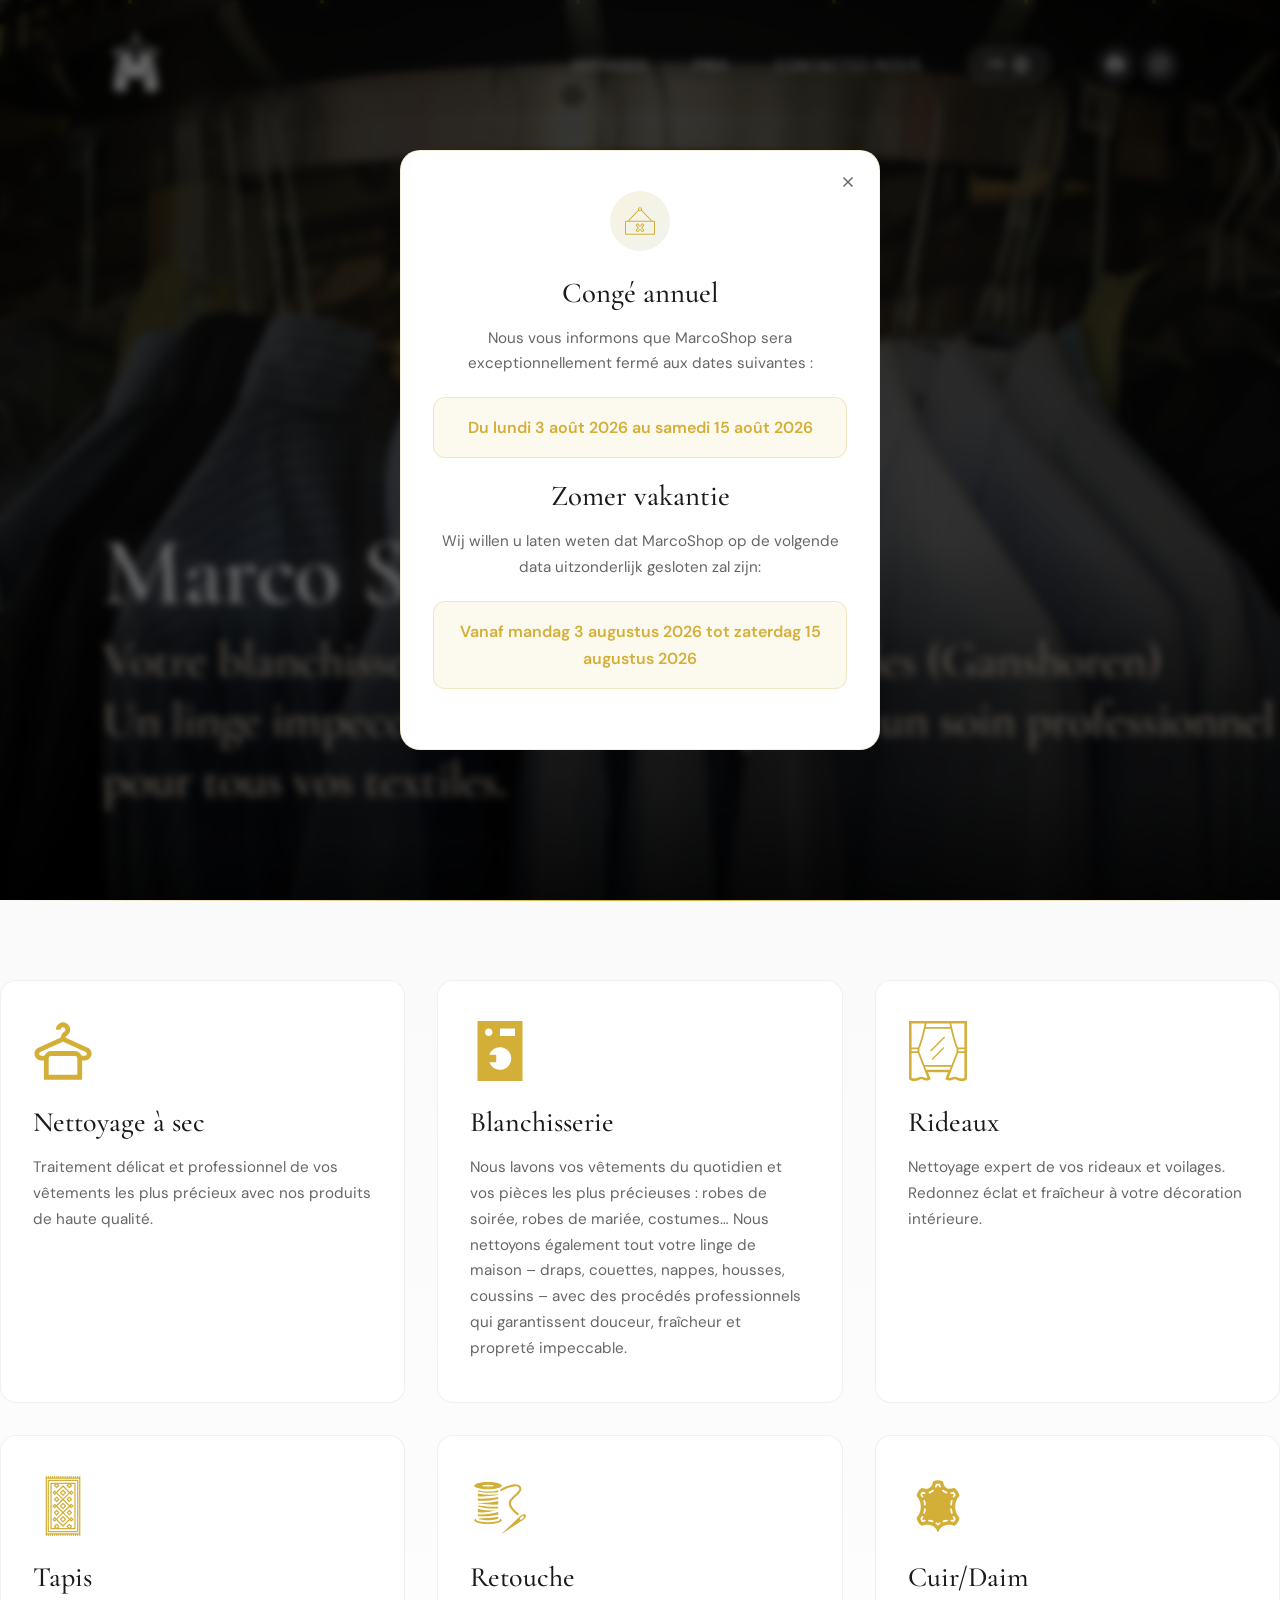
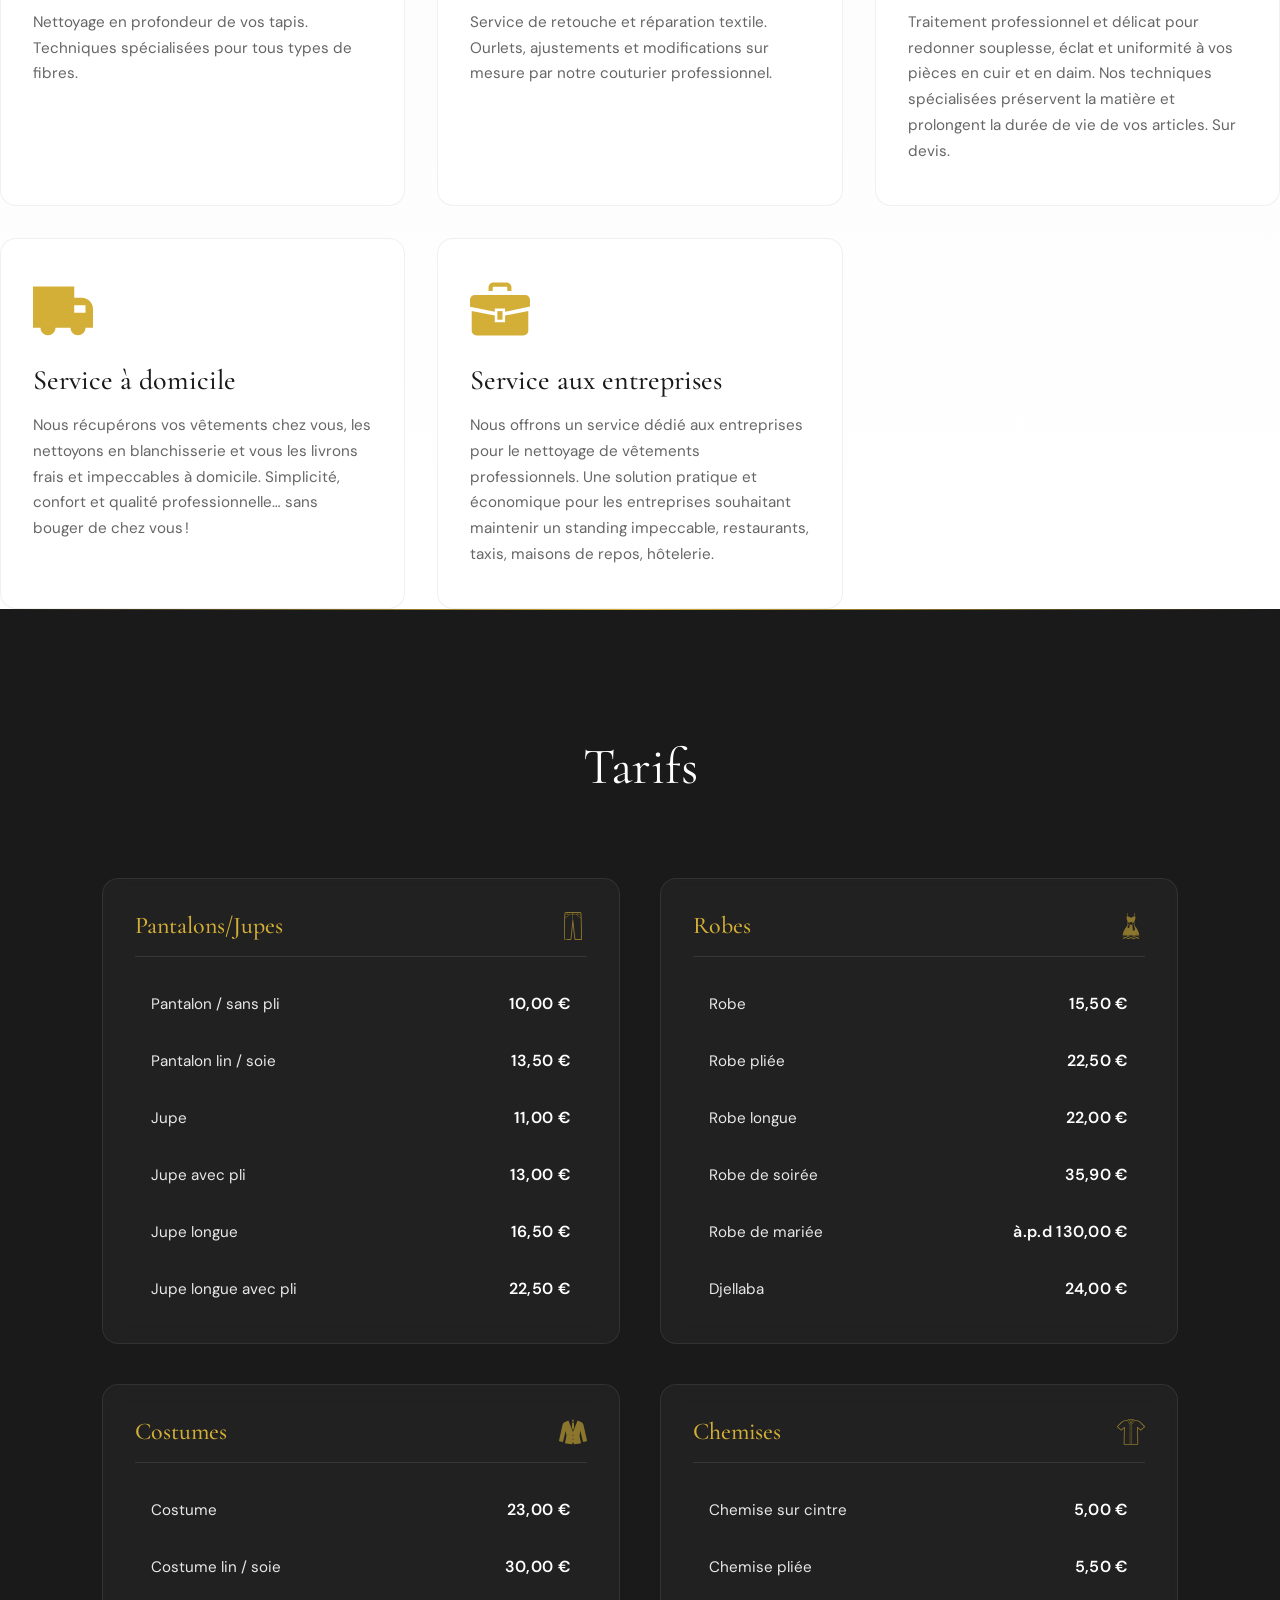
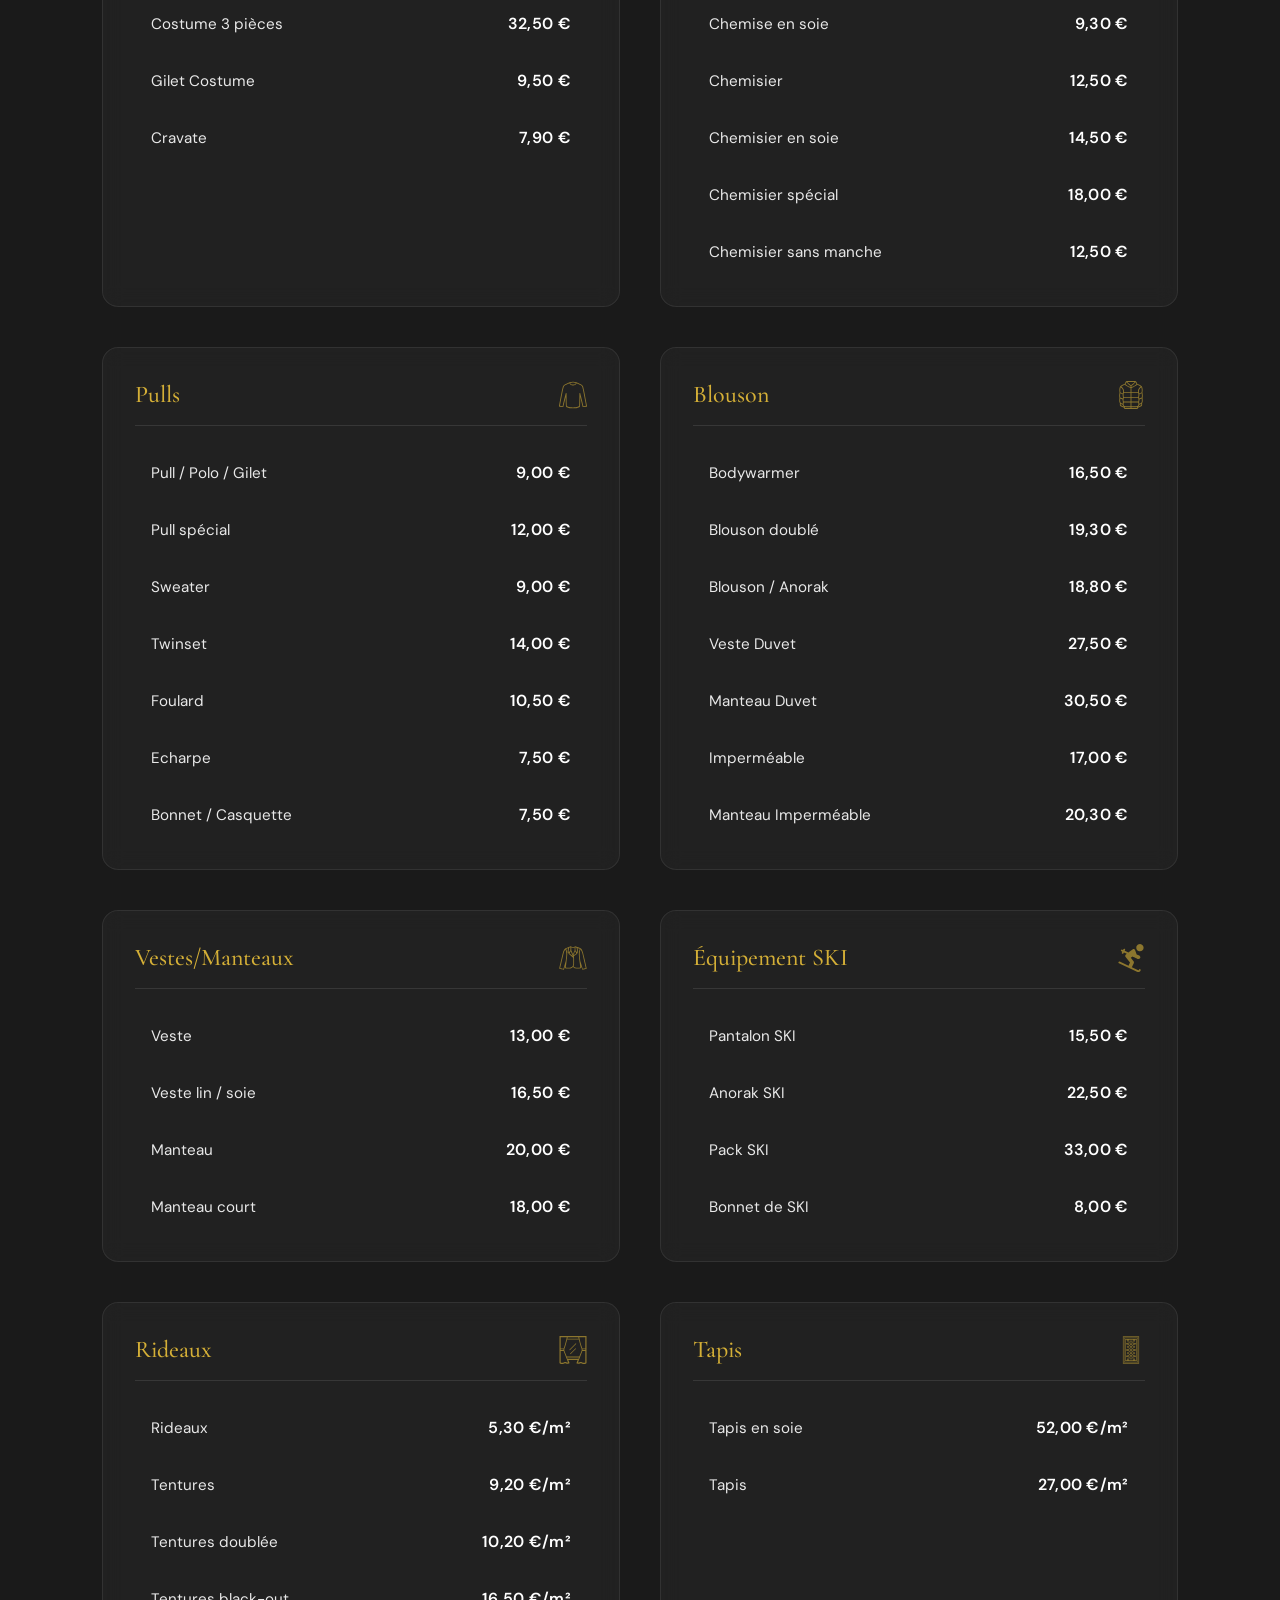
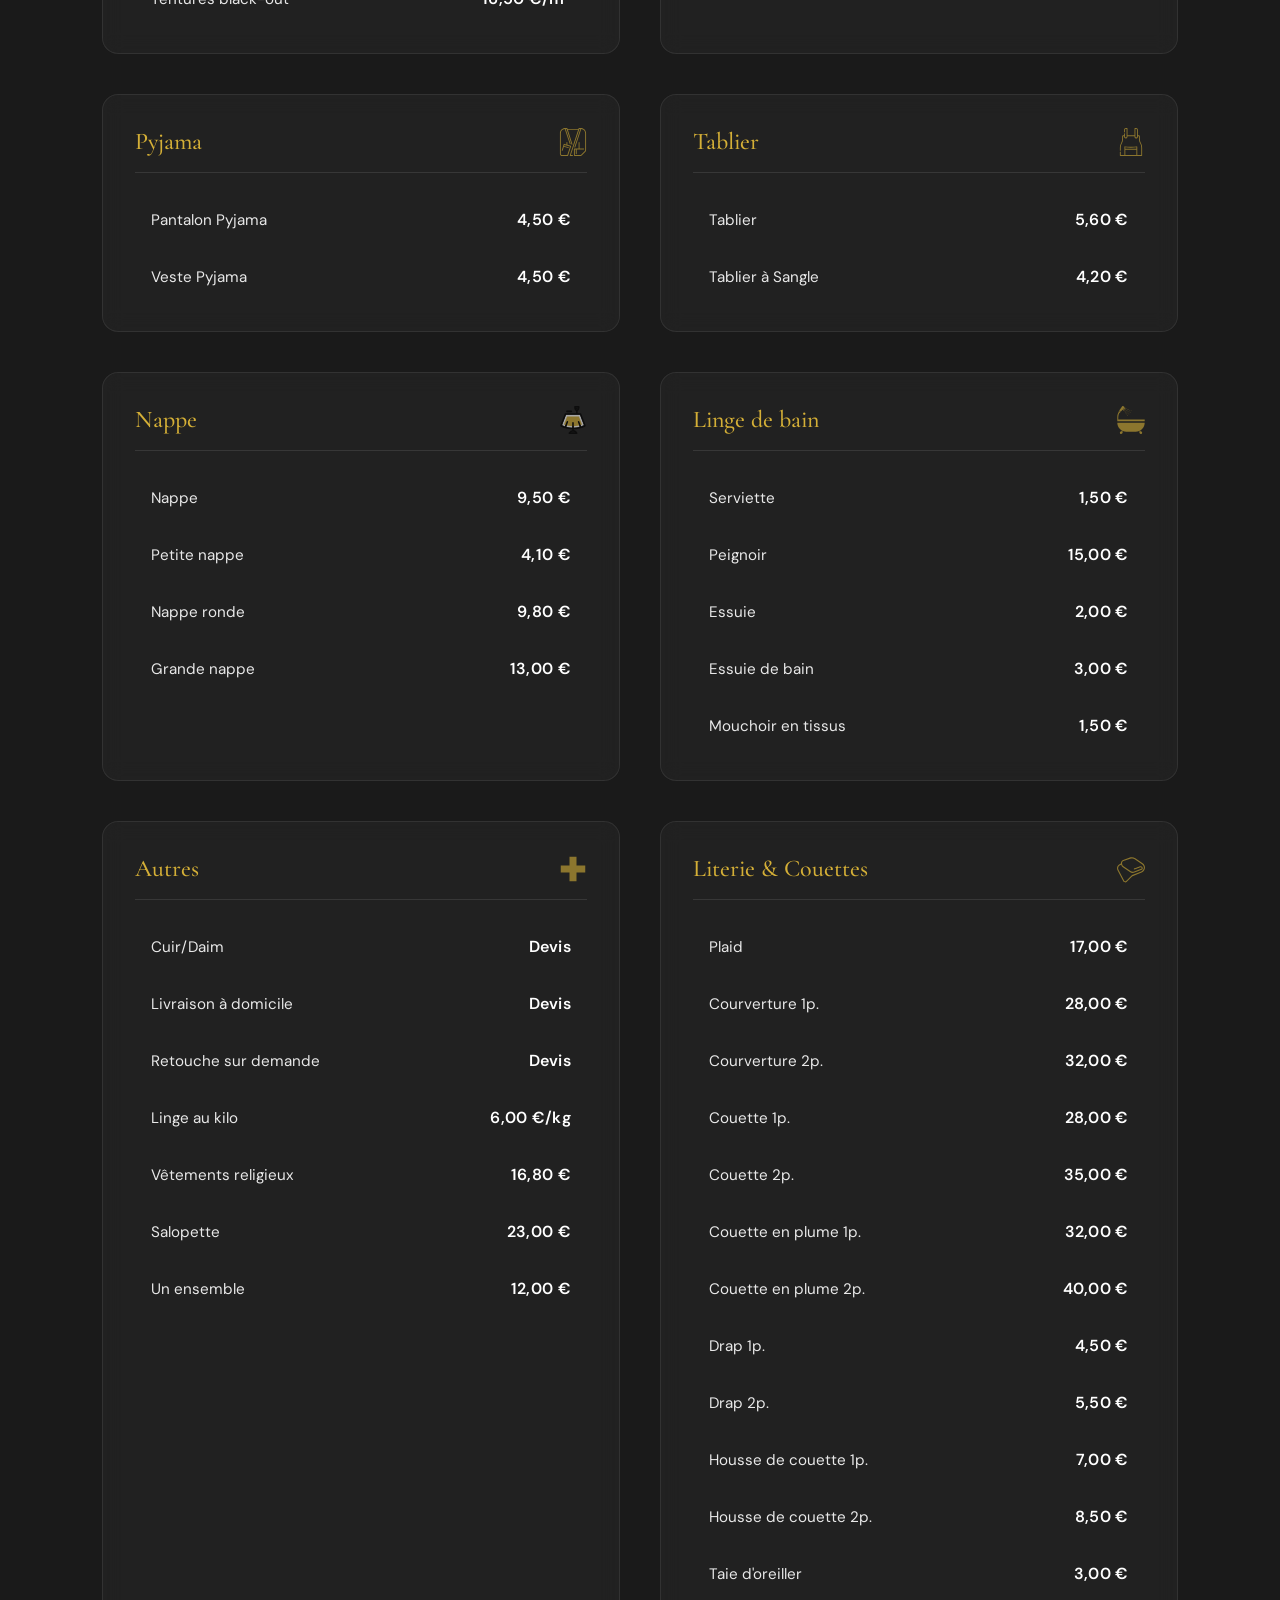
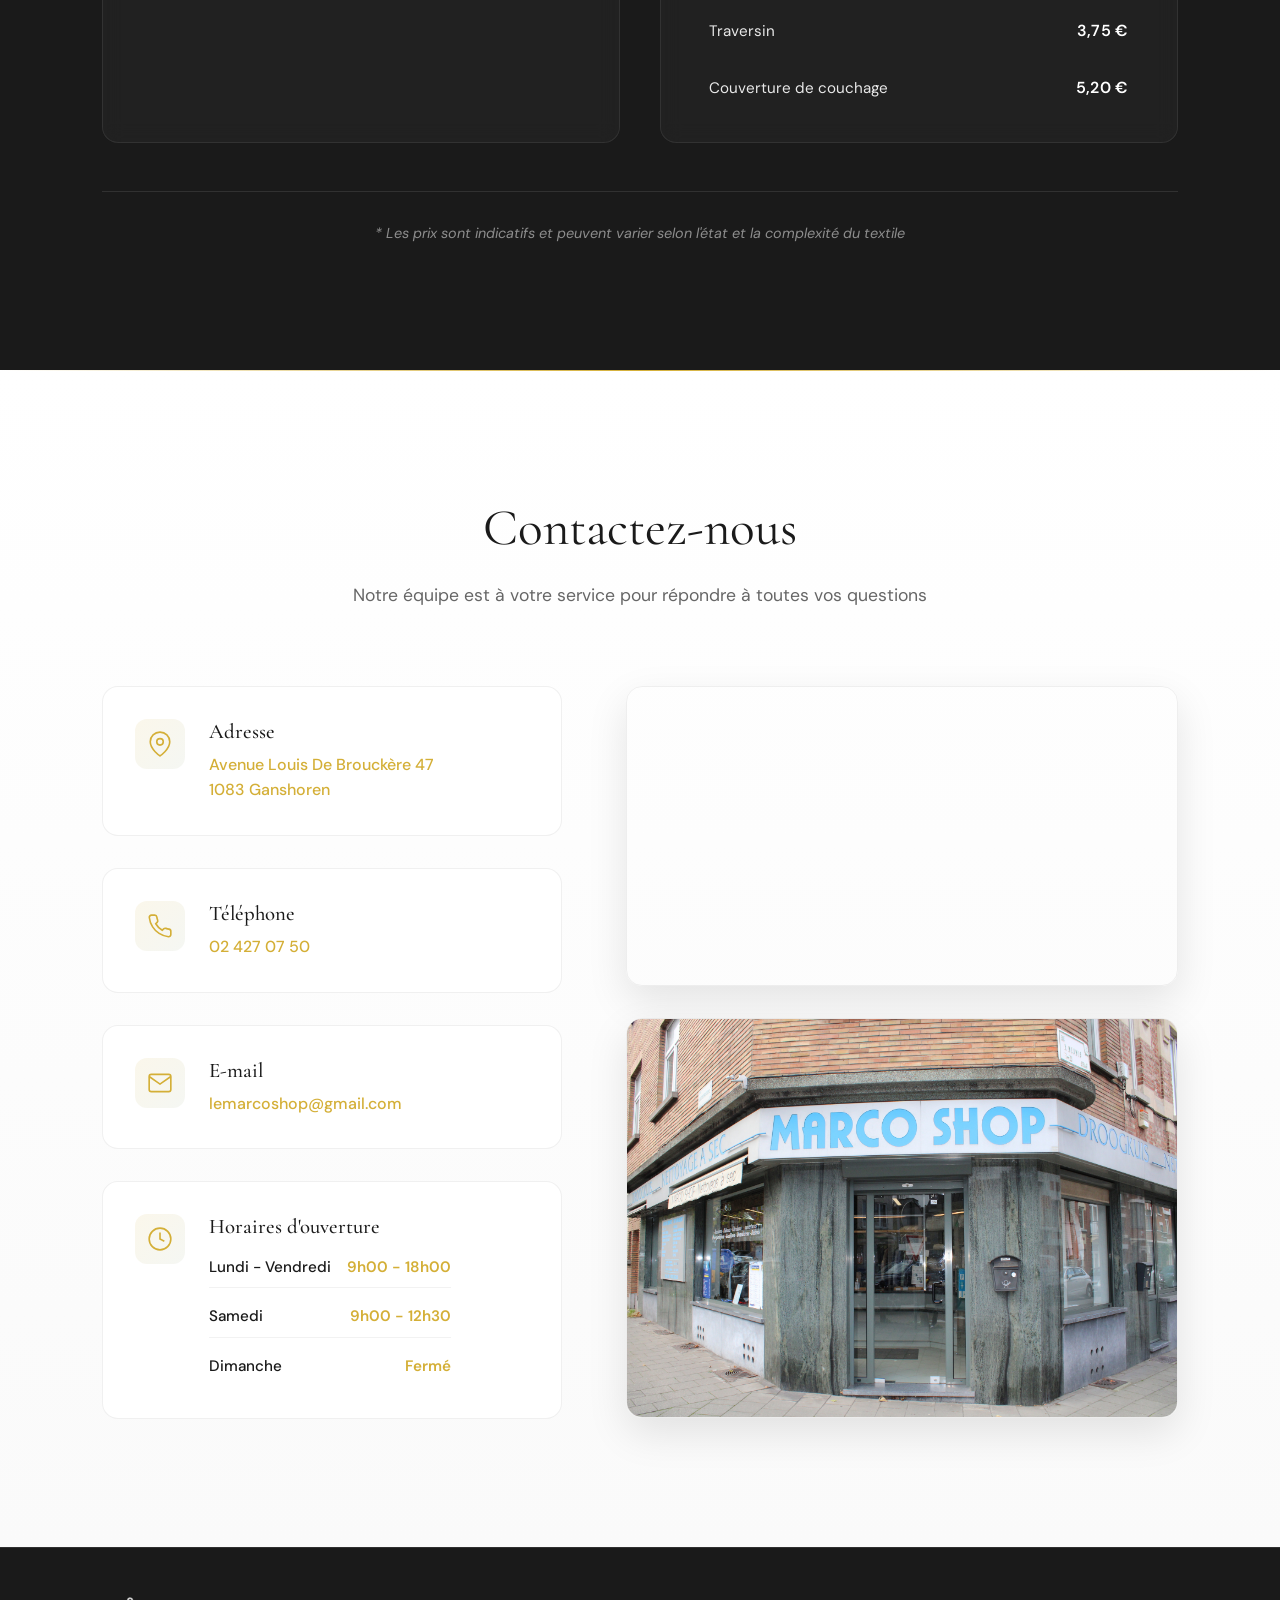
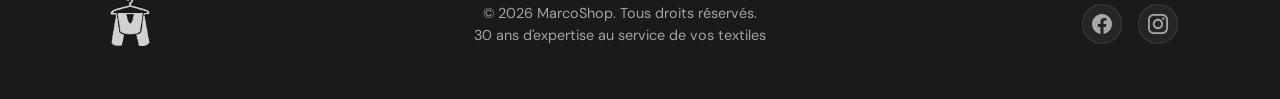
==== index.html @ 14699aa5 "zomer vakantie 2026" ====
<!DOCTYPE html>
<html lang="fr">
<head>
  <meta charset="UTF-8">
  <title>MarcoShop</title>
  <meta name="description" content="Marcoshop, service de blanchisserie et de pressing basé à Bruxelles">
  <meta name="viewport" content="width=device-width, initial-scale=1.0">
  <link rel="icon" type="image/x-icon" href="annexe/logo without name transparent.png">
  <link href="https://fonts.googleapis.com/css2?family=DM+Sans:wght@300;400;500;600;700&family=Cormorant+Garamond:wght@300;400;500;600;700&display=swap" rel="stylesheet">
  <!--link rel="stylesheet" href="path/to/font-awesome/css/font-awesome.min.css">-->
  <!--<link rel="stylesheet" href="style.css">-->
  <script>
    function changeLanguage(code) {
      document.getElementById("selectionFlag").style.display = "none";
      if (code === "fr"){
        document.getElementById('menuFlagText').innerHTML = "FR"
        changeTextToFrench();
      }
      if (code === "nl"){
        document.getElementById('menuFlagText').innerHTML = "NL"
        changeTextToDutch();
      }
      if (code === "en"){
        document.getElementById('menuFlagText').innerHTML = "EN"
        changeTextToEnglish();
      }
      closeDialogToChangeLanguage();
    }

    function openDialogToChangeLanguage(){
      document.getElementById("selectionFlag").style.display = "flex";
    }

    function closeDialogToChangeLanguage(){
      document.getElementById("selectionFlag").style.display = "none";
    }

    function changeTextToDutch(){
      document.documentElement.lang = "nl";
      document.getElementById("textServices").innerHTML = "Diensten";
      document.getElementById("textPrix").innerHTML = "Prijzen";
      document.getElementById("textContact").innerHTML = "Contacteer ons";
      document.getElementById("heroTitle").innerHTML = "Marco Shop<br>Uw vertrouwde wasserij in Brussel (Ganshoren)<br>Onberispelijke was, snelle service en professionele zorg voor al uw textiel.<br>";
      document.getElementById("buttonSwitchToFrench").innerHTML = "FRANS"; 
      document.getElementById("buttonSwitchToDutch").innerHTML = "NEDERLANDS"; 
      document.getElementById("buttonSwitchToEnglish").innerHTML = "ENGELS"; 
      document.getElementById("service_title_nettoyageasec").innerHTML = "Stomerij";
      document.getElementById("service_description_nettoyageasec").innerHTML = "Zorgvuldige en professionele behandeling van uw meest waardevolle kledingstukken met hoogwaardige onze producten.";
      document.getElementById("service_title_blanchisserie").innerHTML = "Wasserij";
      document.getElementById("service_description_blanchisserie").innerHTML = "We wassen uw dagelijkse kleding en uw meest waardevolle stukken: avondjurken, trouwjurken, kostums... We reinigen ook al uw huishoudlinnen - lakens, dekbedden, tafelkleden, hoeslakens, kussens - met professionele methodes die zachtheid, frisheid en onberispelijke reiniging garanderen."; 
      document.getElementById("service_title_rideaux").innerHTML = "Gordijnen";
      document.getElementById("service_description_rideaux").innerHTML = "Professionele reiniging van uw gordijnen en overgordijnen. Geef uw interieur weer een frisse en stralende uitstraling.";
      document.getElementById("service_title_tapis").innerHTML = "Tapijten";
      document.getElementById("service_description_tapis").innerHTML = "Grondige reiniging van uw tapijten. Gespecialiseerde technieken voor alle soorten vezels.";
      document.getElementById("service_title_retouche").innerHTML = "Kledingveranderingen";
      document.getElementById("service_description_retouche").innerHTML = "Textielveranderings- en reparatieservice. Maatwerk zomen, aanpassingen en veranderingen door onze professionele kleermaker.";
      document.getElementById("service_title_cuir").innerHTML = "Leer/Suède";
      document.getElementById("service_description_cuir").innerHTML = "Professionele en zorgvuldige behandeling om de soepelheid, glans en gelijkmatigheid van uw leren en suède artikelen te herstellen. Onze gespecialiseerde technieken beschermen het materiaal en verlengen de levensduur van uw producten. Prijs op aanvraag.";
      document.getElementById("service_title_domicile").innerHTML = "Service aan huis";
      document.getElementById("service_description_domicile").innerHTML = "Wij halen uw kleding bij u thuis op, laten deze professioneel reinigen en bezorgen deze fris en schoon weer bij u aan de deur. Eenvoud, gemak en professionele kwaliteit… allemaal zonder dat u de deur uit hoeft!";
      document.getElementById("service_title_entreprises").innerHTML = "Zakelijke dienstverlening";
      document.getElementById("service_description_entreprises").innerHTML = "Wij bieden een speciale reinigingsservice voor bedrijfskleding. Een praktische en voordelige oplossing voor bedrijven die een onberispelijk imago willen behouden, zoals restaurants, taxibedrijven, verzorgingstehuizen en hotels, enz...";
      document.getElementById("pricing_title").innerHTML = "Prijzen";
      document.getElementById("price_pantalonsanspli").innerHTML = "Broek / zonder plooi";
      document.getElementById("price_pantalonlin").innerHTML = "Broek linnen / zijde";
      document.getElementById("price_jupe").innerHTML = "Rok";
      document.getElementById("price_jupeavecpli").innerHTML = "Rok met plooi";
      document.getElementById("price_jupelongue").innerHTML = "Rok lang";
      document.getElementById("price_jupelongueavecdecli").innerHTML = "Rok lang met plooi";
      document.getElementById("price_title_pantalon").innerHTML = "Broeken/Rokken";
      document.getElementById("price_title_robe").innerHTML = "Kleden";
      document.getElementById("price_robe").innerHTML = "Kleed";
      document.getElementById("price_robepliee").innerHTML = "Kleed met plooi";
      document.getElementById("price_robelongue").innerHTML = "Kleed lang";
      document.getElementById("price_robedesoirée").innerHTML = "Avondkleed";
      document.getElementById("price_robedmariée").innerHTML = "Trouwkleed";
      document.getElementById("price_djellaba").innerHTML = "Djellaba";
      document.getElementById("price_title_costumes").innerHTML = "Pakken";
      document.getElementById("price_costume").innerHTML = "Kostuum";
      document.getElementById("price_costumelin").innerHTML = "Kostuum linnen / zijde";
      document.getElementById("price_costume3pieces").innerHTML = "Kostuum 3-stuks";
      document.getElementById("price_giletcostume").innerHTML = "Gilet kostuum";
      document.getElementById("price_cravatte").innerHTML = "Das";
      document.getElementById("price_chemisesurcintre").innerHTML = "Hemd op kapstok";
      document.getElementById("price_chemisepliee").innerHTML = "Hemd geplooid";
      document.getElementById("price_chemisesoie").innerHTML = "Hemd in zijde";
      document.getElementById("price_chemisier").innerHTML = "Bloese";
      document.getElementById("price_chemisiersoie").innerHTML = "Bloese in zijde";
      document.getElementById("price_chemisierspecial").innerHTML = "Bloese speciaal";
      document.getElementById("price_chemisiersansmanche").innerHTML = "Blouse zonder mouw";
      document.getElementById("price_title_chemises").innerHTML = "Hemden";
      document.getElementById("price_title_pulls").innerHTML = "Truien";
      document.getElementById("price_pullpologilet").innerHTML = "Pull / Polo / Gilet";
      document.getElementById("price_pullspecial").innerHTML = "Pull speciaal";
      document.getElementById("price_sweater").innerHTML = "Sweater";
      document.getElementById("price_twinset").innerHTML = "Twinset";
      document.getElementById("price_foulard").innerHTML = "Foulard";
      document.getElementById("price_echarpe").innerHTML = "Sjaal";
      document.getElementById("price_bonnet").innerHTML = "Muts / Pet";
      document.getElementById("price_title_blouson").innerHTML = "Blouson";
      document.getElementById("price_bodywarmer").innerHTML = "Bodywarmer";
      document.getElementById("price_blousondouble").innerHTML = "Blouson gevoerde";
      document.getElementById("price_blousonanorak").innerHTML = "Blouson / Anorak";
      document.getElementById("price_vesteduvet").innerHTML = "Vest pluimen";
      document.getElementById("price_manteauduvet").innerHTML = "Mantel pluimen";
      document.getElementById("price_impermeable").innerHTML = "Regenjas";
      document.getElementById("price_manteauimpermeable").innerHTML = "Regenmantel";
      document.getElementById("price_title_veste").innerHTML = "Blezer/Mantels";
      document.getElementById("price_veste").innerHTML = "Vest";
      document.getElementById("price_vestelin").innerHTML = "Vest linnen/zijde";
      document.getElementById("price_manteau").innerHTML = "Mantel";
      document.getElementById("price_manteaucourt").innerHTML = "Mantel 3/4";
      document.getElementById("price_title_ski").innerHTML = "Ski-uitrusting";
      document.getElementById("price_pantalonski").innerHTML = "SKI Broek";
      document.getElementById("price_anorakski").innerHTML = "SKI Vest";
      document.getElementById("price_packski").innerHTML = "SKI Pak";
      document.getElementById("price_bonnetski").innerHTML = "SKI Muts";
      document.getElementById("price_title_rideau").innerHTML = "Gordijnen";
      document.getElementById("price_rideau").innerHTML = "Gordijnen";
      document.getElementById("price_tentures").innerHTML = "Gordijn embras"; 
      document.getElementById("price_tenturesdouble").innerHTML = "Gordijn gevoerd";
      document.getElementById("price_tenturesblackout").innerHTML = "Gordijn anti-zon";
      document.getElementById("price_title_tapis").innerHTML = "Tapijt";
      document.getElementById("price_tapisensoie").innerHTML = "Tapijt in zijde";
      document.getElementById("price_tapis").innerHTML = "Tapijt";
      document.getElementById("price_title_pyjama").innerHTML = "Pyjama";
      document.getElementById("price_pantalonpyjama").innerHTML = "Pyjama Broek";
      document.getElementById("price_vestepyjama").innerHTML = "Pyjama Vest";
      document.getElementById("price_title_tablier").innerHTML = "Schort";
      document.getElementById("price_tablier").innerHTML = "Schort"; 
      document.getElementById("price_tabliersangle").innerHTML = "Schort voorbinder"; 
      document.getElementById("price_title_nappe").innerHTML = "Nap";
      document.getElementById("price_nappe").innerHTML = "Nap";
      document.getElementById("price_petitenappe").innerHTML = "Nap klein";
      document.getElementById("price_napperonde").innerHTML = "Nap rond";
      document.getElementById("price_grandenappe").innerHTML = "Nap groot";
      document.getElementById("price_title_lingedebain").innerHTML = "Badlinnen";
      document.getElementById("price_serviette").innerHTML = "Servet";
      document.getElementById("price_peignoir").innerHTML = "Stofjas";
      document.getElementById("price_essuie").innerHTML = "Handdoek";
      document.getElementById("price_essuiedebain").innerHTML = "HanddoekBadlaken";
      document.getElementById("price_mouchoirentissus").innerHTML = "Zakdoek";
      document.getElementById("price_title_autre").innerHTML = "Overig";
      document.getElementById("price_devis").innerHTML = "Offerte aanvragen";
      document.getElementById("price_devissecond").innerHTML = "Offerte aanvragen";
      document.getElementById("price_devisthird").innerHTML = "Offerte aanvragen";
      document.getElementById("price_cuir").innerHTML = "Leer/Suède";
      document.getElementById("price_livraison").innerHTML = "Thuisbezorging";
      document.getElementById("price_retouche").innerHTML = "Retouche op aanvraag";
      document.getElementById("price_linge").innerHTML = "Beddengoed per gewicht";
      document.getElementById("price_vetementsreligieux").innerHTML = "Pastoorskleed";
      document.getElementById("price_salopette").innerHTML = "Overalls";
      document.getElementById("price_ensemble").innerHTML = "Overall";
      document.getElementById("price_title_literie").innerHTML = "Beddengoed & Dekbedden";
      document.getElementById("price_plaid").innerHTML = "Deken plaid";
      document.getElementById("price_courverture1p").innerHTML = "Deken 1p.";
      document.getElementById("price_courverture2p").innerHTML = "Deken 2p.";
      document.getElementById("price_couette1p").innerHTML = "Donsdeken 1p.";
      document.getElementById("price_couette2p").innerHTML = "Donsdeken 2p.";
      document.getElementById("price_couetteplume1p").innerHTML = "Donsdeken pluim 1p.";
      document.getElementById("price_couetteplume2p").innerHTML = "Donsdeken pluim 2p.";
      document.getElementById("price_drap1p").innerHTML = "Laken 1p.";
      document.getElementById("price_drap2p").innerHTML = "Laken 2p.";
      document.getElementById("price_housse1p").innerHTML = "Dekbedovertrek 1p.";
      document.getElementById("price_housse2p").innerHTML = "Dekbedovertrek 2p.";
      document.getElementById("price_taie").innerHTML = "Fluwijn";
      document.getElementById("price_traversin").innerHTML = "Peluw";
      document.getElementById("price_couverturecouchage").innerHTML = "Slaapkleed";
      document.getElementById("end_sentence_price").innerHTML = "* De prijzen zijn indicatief en kunnen variëren afhankelijk van de staat en complexiteit van het textiel.";
      document.getElementById("title_contact_session").innerHTML = "Neem contact met ons op";
      document.getElementById("text_below_contact_title").innerHTML = "Ons team staat tot uw dienst om al uw vragen te beantwoorden.";
      document.getElementById("adresse").innerHTML = "Address";
      document.getElementById("address_value").innerHTML = "Louis De Brouckèrelaan 47<br>1083 Ganshoren";
      document.getElementById("telephone").innerHTML = "Telefoon";
      document.getElementById("title_opening").innerHTML = "Openingstijden";
      document.getElementById("hours_week").innerHTML = "<span class='day'>Maandag - Vrijdag</span> <span class='hours'>9:00 - 18:00</span>";
      document.getElementById("hours_saturday").innerHTML = "<span class='day'>Zaterdag</span> <span class='hours'>9:00 - 12:30</span>";
      document.getElementById("hours_sunday").innerHTML = "<span class='day'>Zondag</span> <span class='hours'>Gesloten</span>";
      document.getElementById("footer_info").innerHTML = "<p>© 2026 MarcoShop. Alle rechten voorbehouden.</p><p>30 jaar expertise in uw textielbranche.</p>";
      document.getElementById("a_partir_de").innerHTML = "vanaf 130,00 €";
    }

    function changeTextToEnglish(){
      document.documentElement.lang = "en";
      document.getElementById("textServices").innerHTML = "Services";
      document.getElementById("textPrix").innerHTML = "Price";
      document.getElementById("textContact").innerHTML = "Contact us";
      document.getElementById("heroTitle").innerHTML = "Marco Shop<br>Your trusted laundry in Brussels (Ganshoren)<br>Impeccable laundry, fast service and professional care for all your textiles.<br>";
      document.getElementById("buttonSwitchToFrench").innerHTML = "FRENCH"; 
      document.getElementById("buttonSwitchToDutch").innerHTML = "DUTCH"; 
      document.getElementById("buttonSwitchToEnglish").innerHTML = "ENGLISH";
      document.getElementById("service_title_nettoyageasec").innerHTML = "Dry cleaning";
      document.getElementById("service_description_nettoyageasec").innerHTML = "Delicate and professional treatment of your most precious garments with high-quality products.";
      document.getElementById("service_title_blanchisserie").innerHTML = "Laundry";
      document.getElementById("service_description_blanchisserie").innerHTML = "We wash your everyday clothes and your most precious pieces: evening dresses, wedding dresses, suits… We also clean all your household linens – sheets, duvets, tablecloths, pillowcases – with professional methods that guarantee softness, freshness and impeccable cleanliness.";
      document.getElementById("service_title_rideaux").innerHTML = "Curtains/Sheers";
      document.getElementById("service_description_rideaux").innerHTML = "Expert cleaning of your curtains and drapes. Restore brightness and freshness to your interior decore.";
      document.getElementById("service_title_tapis").innerHTML = "Carpets";
      document.getElementById("service_description_tapis").innerHTML = "Deep cleaning of your carpets and rugs. Specialized techniques for all types of fibers.";
      document.getElementById("service_title_retouche").innerHTML = "Clothing Alterations";
      document.getElementById("service_description_retouche").innerHTML = "Textile alteration and repair service. Custom hems, adjustments, and alterations by our professional tailor.";
      document.getElementById("service_title_cuir").innerHTML = "Leather/Suede";
      document.getElementById("service_description_cuir").innerHTML = "Professional and delicate treatment to restore flexibility, shine and uniformity to your leather and suede pieces. Our specialized techniques preserve the material and extend the lifespan of your items. Upon request.";
      document.getElementById("service_title_domicile").innerHTML = "Home service";
      document.getElementById("service_description_domicile").innerHTML = "We pick up your clothes at your home, clean them in our laundry facility and deliver them fresh and impeccable at your doorstep. Simplicity, comfort and professional quality… without leaving your home!";
      document.getElementById("service_title_entreprises").innerHTML = "Business Services";
      document.getElementById("service_description_entreprises").innerHTML = "We offer a dedicated business cleaning service for professional clothing. A practical and economical solution for companies wishing to maintain an impeccable image, including restaurants, taxis, nursing homes, and hotels.";
      document.getElementById("pricing_title").innerHTML = "Prices";
      document.getElementById("price_pantalonsanspli").innerHTML = "Pants / Plain";
      document.getElementById("price_pantalonlin").innerHTML = "Linen / Silk Pants";
      document.getElementById("price_jupe").innerHTML = "Skirt";
      document.getElementById("price_jupeavecpli").innerHTML = "Pleated Skirt";
      document.getElementById("price_jupelongue").innerHTML = "Long Skirt";
      document.getElementById("price_jupelongueavecdecli").innerHTML = "Long Pleated Skirt";
      document.getElementById("price_title_pantalon").innerHTML = "Trousers/Skirts";
      document.getElementById("price_title_robe").innerHTML = "Dresses";
      document.getElementById("price_robe").innerHTML = "Dress";
      document.getElementById("price_robepliee").innerHTML = "Pleated dress";
      document.getElementById("price_robelongue").innerHTML = "Long dress";
      document.getElementById("price_robedesoirée").innerHTML = "Evening dress";
      document.getElementById("price_robedmariée").innerHTML = "Wedding dress";
      document.getElementById("price_djellaba").innerHTML = "Djellaba";
      document.getElementById("price_title_costumes").innerHTML = "Suits";
      document.getElementById("price_costume").innerHTML = "Suit";
      document.getElementById("price_costumelin").innerHTML = "Linen/silk suit";
      document.getElementById("price_costume3pieces").innerHTML = "3-piece suit";
      document.getElementById("price_giletcostume").innerHTML = "Suit vest";
      document.getElementById("price_cravatte").innerHTML = "Tie";
      document.getElementById("price_chemisesurcintre").innerHTML = "Shirt on a hanger";
      document.getElementById("price_chemisepliee").innerHTML = "Folded shirt";
      document.getElementById("price_chemisesoie").innerHTML = "Silk shirt";
      document.getElementById("price_chemisier").innerHTML = "Blouse";
      document.getElementById("price_chemisiersoie").innerHTML = "Silk blouse";
      document.getElementById("price_chemisierspecial").innerHTML = "Special blouse";
      document.getElementById("price_chemisiersansmanche").innerHTML = "Sleeveless blouse";
      document.getElementById("price_title_chemises").innerHTML = "Shirts";
      document.getElementById("price_title_pulls").innerHTML = "Sweaters";
      document.getElementById("price_pullpologilet").innerHTML = "Sweater / Polo / Cardigan";
      document.getElementById("price_pullspecial").innerHTML = "Specialty Sweater";
      document.getElementById("price_sweater").innerHTML = "Sweater";
      document.getElementById("price_twinset").innerHTML = "Twinset";
      document.getElementById("price_foulard").innerHTML = "Scarf";
      document.getElementById("price_echarpe").innerHTML = "Bag";
      document.getElementById("price_bonnet").innerHTML = "Beanie / Cap";
      document.getElementById("price_title_blouson").innerHTML = "Jacket";
      document.getElementById("price_bodywarmer").innerHTML = "Bodywarmer";
      document.getElementById("price_blousondouble").innerHTML = "Lined Jacket";
      document.getElementById("price_blousonanorak").innerHTML = "Jacket / Anorak";
      document.getElementById("price_vesteduvet").innerHTML = "Down Jacket";
      document.getElementById("price_manteauduvet").innerHTML = "Down Coat";
      document.getElementById("price_impermeable").innerHTML = "Waterproof";
      document.getElementById("price_manteauimpermeable").innerHTML = "Waterproof Coat";
      document.getElementById("price_title_veste").innerHTML = "Jackets/Coats";
      document.getElementById("price_veste").innerHTML = "Jacket";
      document.getElementById("price_vestelin").innerHTML = "Linen/Silk Jacket";
      document.getElementById("price_manteau").innerHTML = "Coat";
      document.getElementById("price_manteaucourt").innerHTML = "Short Coat "; 
      document.getElementById("price_title_ski").innerHTML = "Ski Equipment";
      document.getElementById("price_pantalonski").innerHTML = "Ski Pants";
      document.getElementById("price_anorakski").innerHTML = "Ski Anorak";
      document.getElementById("price_packski").innerHTML = "Ski Pack";
      document.getElementById("price_bonnetski").innerHTML = "Ski Hat";
      document.getElementById("price_title_rideau").innerHTML = "Curtains";
      document.getElementById("price_rideau").innerHTML = "Curtains";
      document.getElementById("price_tentures").innerHTML = "Drapes"; 
      document.getElementById("price_tenturesdouble").innerHTML = "Lined drapes";
      document.getElementById("price_tenturesblackout").innerHTML = "Blackout drapes";
      document.getElementById("price_title_tapis").innerHTML = "Carpets";
      document.getElementById("price_tapisensoie").innerHTML = "Silk carpets";
      document.getElementById("price_tapis").innerHTML = "Carpets";
      document.getElementById("price_title_pyjama").innerHTML = "Pajamas";
      document.getElementById("price_pantalonpyjama").innerHTML = "Pajamas pants";
      document.getElementById("price_vestepyjama").innerHTML = "Pajamas Jacket";
      document.getElementById("price_title_tablier").innerHTML = "Apron";
      document.getElementById("price_tablier").innerHTML = "Apron"; 
      document.getElementById("price_tabliersangle").innerHTML = "Strap Apron"; 
      document.getElementById("price_title_nappe").innerHTML = "Tablecloth";
      document.getElementById("price_nappe").innerHTML = "Tablecloth";
      document.getElementById("price_petitenappe").innerHTML = "Small tablecloth";
      document.getElementById("price_napperonde").innerHTML = "Round tablecloth";
      document.getElementById("price_grandenappe").innerHTML = "Large tablecloth";
      document.getElementById("price_title_lingedebain").innerHTML = "Bath linens";
      document.getElementById("price_serviette").innerHTML = "Towel";
      document.getElementById("price_peignoir").innerHTML = "Bathrobe";
      document.getElementById("price_essuie").innerHTML = "Towel";
      document.getElementById("price_essuiedebain").innerHTML = "Bath towel";
      document.getElementById("price_mouchoirentissus").innerHTML = "Handkerchief";
      document.getElementById("price_title_autre").innerHTML = "Other";
      document.getElementById("price_devis").innerHTML = "Quote on request";
      document.getElementById("price_devissecond").innerHTML = "Quote on request";
      document.getElementById("price_devisthird").innerHTML = "Quote on request";
      document.getElementById("price_cuir").innerHTML = "Leather/Suede";
      document.getElementById("price_livraison").innerHTML = "Home Delivery";
      document.getElementById("price_retouche").innerHTML = "Alterations upon request";
      document.getElementById("price_linge").innerHTML = "Linens by weight";
      document.getElementById("price_vetementsreligieux").innerHTML = "Religious Clothing";
      document.getElementById("price_salopette").innerHTML = "Overalls";
      document.getElementById("price_ensemble").innerHTML = "A Set";
      document.getElementById("price_title_literie").innerHTML = "Bedding & Duvets";
      document.getElementById("price_plaid").innerHTML = "Throw";
      document.getElementById("price_courverture1p").innerHTML = "Single Blanket";
      document.getElementById("price_courverture2p").innerHTML = "Double Blanket";
      document.getElementById("price_couette1p").innerHTML = "Single Duvet";
      document.getElementById("price_couette2p").innerHTML = "Double Duvet";
      document.getElementById("price_couetteplume1p").innerHTML = "Single Feather Duvet";
      document.getElementById("price_couetteplume2p").innerHTML = "Double Feather Duvet";
      document.getElementById("price_drap1p").innerHTML = "Single Sheet";
      document.getElementById("price_drap2p").innerHTML = "Double Sheet";
      document.getElementById("price_housse1p").innerHTML = "Single Duvet Cover";
      document.getElementById("price_housse2p").innerHTML = "Double Duvet Cover";
      document.getElementById("price_taie").innerHTML = "Pillowcase";
      document.getElementById("price_traversin").innerHTML = "Bolster";
      document.getElementById("price_couverturecouchage").innerHTML = "Blanket";
      document.getElementById("end_sentence_price").innerHTML = "* Prices are indicative and may vary depending on the condition and complexity of the textile";
      document.getElementById("title_contact_session").innerHTML = "Contact us";
      document.getElementById("text_below_contact_title").innerHTML = "Our team is at your service to answer all your questions.";
      document.getElementById("adresse").innerHTML = "Adres";
      document.getElementById("address_value").innerHTML = "Avenue Louis De Brouckère 47<br>1083 Ganshoren";
      document.getElementById("telephone").innerHTML = "Phone";
      document.getElementById("title_opening").innerHTML = "Opening Hours";
      document.getElementById("hours_week").innerHTML = "<span class='day'>Monday - Friday</span> <span class='hours'>9:00 - 18:00</span>";
      document.getElementById("hours_saturday").innerHTML = "<span class='day'>Saturday</span> <span class='hours'>9:00 - 12:30</span>";
      document.getElementById("hours_sunday").innerHTML = "<span class='day'>Sunday</span> <span class='hours'>Closed</span>";
      document.getElementById("footer_info").innerHTML = "<p>© 2026 MarcoShop. All rights reserved.</p><p>30 years of expertise serving your textiles</p>";
      document.getElementById("a_partir_de").innerHTML = "from 130,00 €";
    }

    function changeTextToFrench(){
      document.documentElement.lang = "fr";
      document.getElementById("textServices").innerHTML = "Services";
      document.getElementById("textPrix").innerHTML = "Prix";
      document.getElementById("textContact").innerHTML = "Contactez-nous";
      document.getElementById("heroTitle").innerHTML = "Marco Shop<br>Votre blanchisserie de confiance à Bruxelles (Ganshoren)<br>Un linge impeccable, un service rapide et un soin professionnel pour tous vos textiles.<br>";
      document.getElementById("buttonSwitchToFrench").innerHTML = "FRANÇAIS"; 
      document.getElementById("buttonSwitchToDutch").innerHTML = "NEERLANDAIS"; 
      document.getElementById("buttonSwitchToEnglish").innerHTML = "ENGLAIS";
      document.getElementById("service_title_nettoyageasec").innerHTML = "Nettoyage à sec";
      document.getElementById("service_description_nettoyageasec").innerHTML = "Traitement délicat et professionnel de vos vêtements les plus précieux avec nos produits de haute qualité.";
      document.getElementById("service_title_blanchisserie").innerHTML = "Blanchisserie";
      document.getElementById("service_description_blanchisserie").innerHTML = "Nous lavons vos vêtements du quotidien et vos pièces les plus précieuses : robes de soirée, robes de mariée, costumes… Nous nettoyons également tout votre linge de maison – draps, couettes, nappes, housses, coussins – avec des procédés professionnels qui garantissent douceur, fraîcheur et propreté impeccable.";
      document.getElementById("service_title_rideaux").innerHTML = "Rideaux";
      document.getElementById("service_description_rideaux").innerHTML = "Nettoyage expert de vos rideaux et voilages. Redonnez éclat et fraîcheur à votre décoration intérieure.";
      document.getElementById("service_title_tapis").innerHTML = "Tapis";
      document.getElementById("service_description_tapis").innerHTML = "Nettoyage en profondeur de vos tapis. Techniques spécialisées pour tous types de fibres.";
      document.getElementById("service_title_retouche").innerHTML = "Retouches";
      document.getElementById("service_description_retouche").innerHTML = "Service de retouche et réparation textile. Ourlets, ajustements et modifications sur mesure par notre couturier professionnel.";
      document.getElementById("service_title_cuir").innerHTML = "Cuir/Daim";
      document.getElementById("service_description_cuir").innerHTML = "Traitement professionnel et délicat pour redonner souplesse, éclat et uniformité à vos pièces en cuir et en daim. Nos techniques spécialisées préservent la matière et prolongent la durée de vie de vos articles. Sur devis.";
      document.getElementById("service_title_domicile").innerHTML = "Service à domicile";
      document.getElementById("service_description_domicile").innerHTML = "Nous récupérons vos vêtements chez vous, les nettoyons en blanchisserie et vous les livrons frais et impeccables à domicile. Simplicité, confort et qualité professionnelle… sans bouger de chez vous !";
      document.getElementById("service_title_entreprises").innerHTML = "Service aux entreprises";
      document.getElementById("service_description_entreprises").innerHTML = "Nous offrons un service dédié aux entreprises pour le nettoyage de vêtements professionnels. Une solution pratique et économique pour les entreprises souhaitant maintenir un standing impeccable, restaurants, taxis, maisons de repos, hôtelerie.";
      document.getElementById("pricing_title").innerHTML = "Tarifs";
      document.getElementById("price_pantalonsanspli").innerHTML = "Pantalon / sans pli";
      document.getElementById("price_pantalonlin").innerHTML = "Pantalon lin / soie";
      document.getElementById("price_jupe").innerHTML = "Jupe";
      document.getElementById("price_jupeavecpli").innerHTML = "Jupe avec pli";
      document.getElementById("price_jupelongue").innerHTML = "Jupe longue";
      document.getElementById("price_jupelongueavecdecli").innerHTML = "Jupe longue avec pli";
      document.getElementById("price_title_pantalon").innerHTML = "Pantalon/Jupe";
      document.getElementById("price_title_robe").innerHTML = "Robes";
      document.getElementById("price_robe").innerHTML = "Robe";
      document.getElementById("price_robepliee").innerHTML = "Robe pliée";
      document.getElementById("price_robelongue").innerHTML = "Robe longue";
      document.getElementById("price_robedesoirée").innerHTML = "Robe de soirée";
      document.getElementById("price_robedmariée").innerHTML = "Robe de mariée";
      document.getElementById("price_djellaba").innerHTML = "Djellaba";
      document.getElementById("price_title_costumes").innerHTML = "Costumes";
      document.getElementById("price_costume").innerHTML = "Costume";
      document.getElementById("price_costumelin").innerHTML = "Costume lin / soie";
      document.getElementById("price_costume3pieces").innerHTML = "Costume 3 pièces";
      document.getElementById("price_giletcostume").innerHTML = "Gilet Costume";
      document.getElementById("price_cravatte").innerHTML = "Cravate";
      document.getElementById("price_chemisesurcintre").innerHTML = "Chemise sur cintre";
      document.getElementById("price_chemisepliee").innerHTML = "Chemise pliée";
      document.getElementById("price_chemisesoie").innerHTML = "Chemise en soie";
      document.getElementById("price_chemisier").innerHTML = "Chemisier";
      document.getElementById("price_chemisiersoie").innerHTML = "Chemisier en soie";
      document.getElementById("price_chemisierspecial").innerHTML = "Chemisier spécial";
      document.getElementById("price_chemisiersansmanche").innerHTML = "Chemisier sans manche";
      document.getElementById("price_title_chemises").innerHTML = "Chemises";
      document.getElementById("price_title_pulls").innerHTML = "Pulls";
      document.getElementById("price_pullpologilet").innerHTML = "Pull / Polo / Gilet";
      document.getElementById("price_pullspecial").innerHTML = "Pull spécial";
      document.getElementById("price_sweater").innerHTML = "Sweater";
      document.getElementById("price_twinset").innerHTML = "Twinset";
      document.getElementById("price_foulard").innerHTML = "Foulard";
      document.getElementById("price_echarpe").innerHTML = "Echarpe";
      document.getElementById("price_bonnet").innerHTML = "Bonnet / Casquette";
      document.getElementById("price_title_blouson").innerHTML = "Blouson";
      document.getElementById("price_bodywarmer").innerHTML = "Bodywarmer";
      document.getElementById("price_blousondouble").innerHTML = "Blouson doublé";
      document.getElementById("price_blousonanorak").innerHTML = "Blouson / Anorak";
      document.getElementById("price_vesteduvet").innerHTML = "Veste Duvet";
      document.getElementById("price_manteauduvet").innerHTML = "Manteau Duvet";
      document.getElementById("price_impermeable").innerHTML = "Imperméable";
      document.getElementById("price_manteauimpermeable").innerHTML = "Manteau Imperméable";
      document.getElementById("price_title_veste").innerHTML = "Vestes/Manteaux";
      document.getElementById("price_veste").innerHTML = "Veste";
      document.getElementById("price_vestelin").innerHTML = "Veste lin / soie";
      document.getElementById("price_manteau").innerHTML = "Manteau";
      document.getElementById("price_manteaucourt").innerHTML = "Manteau court"; 
      document.getElementById("price_title_ski").innerHTML = "Équipement SKI";
      document.getElementById("price_pantalonski").innerHTML = "Pantalon SKI";
      document.getElementById("price_anorakski").innerHTML = "Anorak SKI";
      document.getElementById("price_packski").innerHTML = "Pack SKI";
      document.getElementById("price_bonnetski").innerHTML = "Bonnet SKI";
      document.getElementById("price_title_rideau").innerHTML = "Rideaux";
      document.getElementById("price_rideau").innerHTML = "Rideaux";
      document.getElementById("price_tentures").innerHTML = "Tentures"; 
      document.getElementById("price_tenturesdouble").innerHTML = "Tentures doublée";
      document.getElementById("price_tenturesblackout").innerHTML = "Tentures black-out";
      document.getElementById("price_title_tapis").innerHTML = "Tapis";
      document.getElementById("price_tapisensoie").innerHTML = "Tapis en soie";
      document.getElementById("price_tapis").innerHTML = "Tapis";
      document.getElementById("price_title_pyjama").innerHTML = "Pyjama";
      document.getElementById("price_pantalonpyjama").innerHTML = "Pantalon Pyjama";
      document.getElementById("price_vestepyjama").innerHTML = "Veste Pyjama";
      document.getElementById("price_title_tablier").innerHTML = "Tablier";
      document.getElementById("price_tablier").innerHTML = "Tablier"; 
      document.getElementById("price_tabliersangle").innerHTML = "Tablier à Sangle"; 
      document.getElementById("price_title_nappe").innerHTML = "Nappe";
      document.getElementById("price_nappe").innerHTML = "Nappe";
      document.getElementById("price_petitenappe").innerHTML = "Petite nappe";
      document.getElementById("price_napperonde").innerHTML = "Nappe ronde";
      document.getElementById("price_grandenappe").innerHTML = "Grande nappe";
      document.getElementById("price_title_lingedebain").innerHTML = "Linge de bain";
      document.getElementById("price_serviette").innerHTML = "Serviette";
      document.getElementById("price_peignoir").innerHTML = "Peignoir";
      document.getElementById("price_essuie").innerHTML = "Essuie";
      document.getElementById("price_essuiedebain").innerHTML = "Essuie de bain";
      document.getElementById("price_mouchoirentissus").innerHTML = "Mouchoir en tissus";
      document.getElementById("price_title_autre").innerHTML = "Autre";
      document.getElementById("price_devis").innerHTML = "Devis";
      document.getElementById("price_devissecond").innerHTML = "Devis";
      document.getElementById("price_devisthird").innerHTML = "Devis";
      document.getElementById("price_cuir").innerHTML = "Cuir/Daim";
      document.getElementById("price_livraison").innerHTML = "Livraison à domicile";
      document.getElementById("price_retouche").innerHTML = "Retouche sur demande";
      document.getElementById("price_linge").innerHTML = "Linge au kilo";
      document.getElementById("price_vetementsreligieux").innerHTML = "Vêtements religieux";
      document.getElementById("price_salopette").innerHTML = "Salopette";
      document.getElementById("price_ensemble").innerHTML = "Un ensemble";
      document.getElementById("price_title_literie").innerHTML = "Literie & Couettes";
      document.getElementById("price_plaid").innerHTML = "Plaid";
      document.getElementById("price_courverture1p").innerHTML = "Courverture 1p.";
      document.getElementById("price_courverture2p").innerHTML = "Courverture 2p.";
      document.getElementById("price_couette1p").innerHTML = "Couette 1p.";
      document.getElementById("price_couette2p").innerHTML = "Couette 2p.";
      document.getElementById("price_couetteplume1p").innerHTML = "Couette en plume 1p.";
      document.getElementById("price_couetteplume2p").innerHTML = "Couette en plume 2p.";
      document.getElementById("price_drap1p").innerHTML = "Drap 1p.";
      document.getElementById("price_drap2p").innerHTML = "Drap 2p.";
      document.getElementById("price_housse1p").innerHTML = "Housse de couette 1p.";
      document.getElementById("price_housse2p").innerHTML = "Housse de couette 2p.";
      document.getElementById("price_taie").innerHTML = "Taie d'oreiller";
      document.getElementById("price_traversin").innerHTML = "Traversin";
      document.getElementById("price_couverturecouchage").innerHTML = "Couverture de couchage";
      document.getElementById("end_sentence_price").innerHTML = "* Les prix sont indicatifs et peuvent varier selon l'état et la complexité du textile";
      document.getElementById("title_contact_session").innerHTML = "Contactez-nous";
      document.getElementById("text_below_contact_title").innerHTML = "Notre équipe est à votre service pour répondre à toutes vos questions.";
      document.getElementById("adresse").innerHTML = "Adresse";
      document.getElementById("address_value").innerHTML = "Avenue Louis De Brouckère 47<br>1083 Ganshoren";
      document.getElementById("telephone").innerHTML = "Téléphone";
      document.getElementById("title_opening").innerHTML = "Horaires d'ouverture";
      document.getElementById("hours_week").innerHTML = "<span class='day'>Lundi - Vendredi</span> <span class='hours'>9h00 - 18h00</span>";
      document.getElementById("hours_saturday").innerHTML = "<span class='day'>Samedi</span> <span class='hours'>9h00 - 12h30</span>";
      document.getElementById("hours_sunday").innerHTML = "<span class='day'>Dimanche</span> <span class='hours'>Fermé</span>";
      document.getElementById("footer_info").innerHTML = "<p>&copy; 2026 MarcoShop. Tous droits réservés.</p><p>30 ans d'expertise au service de vos textiles</p>";
      document.getElementById("price_robedmariée").innerHTML = "Robe de mariée";
      document.getElementById("a_partir_de").innerHTML = "à.p.d 130,00 €";
    }

    // Scroll animations
    window.addEventListener('scroll', function() {
      const header = document.querySelector('header');
      if (window.scrollY > 50) {
        header.classList.add('scrolled');
      } else {
        header.classList.remove('scrolled');
      }
    });

    // Page load animation
    window.addEventListener('load', function() {
      document.body.classList.add('loaded');
    });

    // Parallax effect
    window.addEventListener('scroll', function() {
      const scrolled = window.pageYOffset;
      const hero = document.querySelector('.first_image img');
      if (hero) {
        hero.style.transform = `translateY(${scrolled * 0.5}px) scale(1.1)`;
      }
    });

    // Text shimmer effect on hover
    const heroTitle = document.querySelector('.first_image h1');
    if (heroTitle) {
      heroTitle.addEventListener('mouseenter', function() {
        this.style.animation = 'none';
        setTimeout(() => {
          this.style.animation = 'textShimmer 1.5s ease-in-out';
        }, 10);
      });
    }

    // Mobile menu toggle
    function toggleMobileMenu() {
      const menuWithoutLogo = document.querySelector('.menu_without_logo');
      const hamburger = document.querySelector('.hamburger');
      menuWithoutLogo.classList.toggle('mobile-active');
      hamburger.classList.toggle('active');
    }

    // Close mobile menu when clicking on a link
    document.addEventListener('DOMContentLoaded', function() {
      const menuLinks = document.querySelectorAll('.menu_without_logo a');
      menuLinks.forEach(link => {
        link.addEventListener('click', function() {
          const menuWithoutLogo = document.querySelector('.menu_without_logo');
          const hamburger = document.querySelector('.hamburger');
          if (menuWithoutLogo.classList.contains('mobile-active')) {
            menuWithoutLogo.classList.remove('mobile-active');
            hamburger.classList.remove('active');
          }
        });
      });
    });

    /* FERMETURE MODAL   */

    function closeModal() {
      document.getElementById('closingModal').classList.add('hidden');
    }

    // Close when clicking outside the box
    document.getElementById('closingModal').addEventListener('click', function(e) {
      if (e.target === this) closeModal();
    });

  </script>
  <style>
        :root {
      --primary-dark: #1a1a1a;
      --primary-light: #ffffff;
      --accent-gold: #d4af37;
      --accent-bronze: #8b7355;
      --accent-sage: #9caf88;
      --accent-clay: #c4a57b;
      --accent-gray: #f5f5f5;
      --text-secondary: #666666;
      --transition-smooth: cubic-bezier(0.4, 0, 0.2, 1);
      --transition-bounce: cubic-bezier(0.68, -0.55, 0.265, 1.55);
    }

    * {
      margin: 0;
      padding: 0;
      box-sizing: border-box;
    }

    html {
      scroll-behavior: smooth;
    }

    body {
      font-family: 'DM Sans', sans-serif;
      color: var(--primary-dark);
      overflow-x: hidden;
      opacity: 0;
      transition: opacity 0.8s ease-out;
      background: var(--primary-dark);
    }

    body.loaded {
      opacity: 1;
    }

    /* Animated background shapes */
    .bg-shapes {
      position: fixed;
      top: 0;
      left: 0;
      width: 100%;
      height: 100%;
      pointer-events: none;
      z-index: 0;
      overflow: hidden;
    }

    .shape {
      position: absolute;
      border-radius: 50%;
      opacity: 0.03;
      animation: float 20s infinite ease-in-out;
    }

    .shape-1 {
      width: 300px;
      height: 300px;
      background: var(--accent-gold);
      top: 10%;
      left: 5%;
      animation-delay: 0s;
    }

    .shape-2 {
      width: 200px;
      height: 200px;
      background: var(--accent-sage);
      top: 60%;
      right: 10%;
      animation-delay: 5s;
    }

    .shape-3 {
      width: 150px;
      height: 150px;
      background: var(--accent-bronze);
      bottom: 20%;
      left: 30%;
      animation-delay: 10s;
    }

    @keyframes float {
      0%, 100% { transform: translateY(0) translateX(0); }
      25% { transform: translateY(-30px) translateX(20px); }
      50% { transform: translateY(-60px) translateX(-20px); }
      75% { transform: translateY(-30px) translateX(10px); }
    }

    /* HEADER STYLES - Enhanced with color accents */
    header {
      position: fixed;
      top: 0;
      left: 0;
      width: 100%;
      display: flex;
      align-items: center;
      justify-content: space-between;
      padding: 2rem 8%;
      background: transparent;
      z-index: 1000;
      transition: all 0.5s var(--transition-smooth);
    }

    header::before {
      content: '';
      position: absolute;
      top: 0;
      left: 0;
      width: 100%;
      height: 100%;
      background: linear-gradient(135deg, 
        rgba(212, 175, 55, 0.05) 0%, 
        rgba(156, 175, 136, 0.05) 100%);
      opacity: 0;
      transition: opacity 0.5s var(--transition-smooth);
      z-index: -1;
    }

    header.scrolled::before {
      opacity: 1;
    }

    header.scrolled {
      background: rgba(255, 255, 255, 0.98);
      backdrop-filter: blur(20px);
      -webkit-backdrop-filter: blur(20px);
      padding: 1rem 8%;
      box-shadow: 0 4px 20px rgba(0, 0, 0, 0.08);
    }

    .menu_with_logo {
      display: flex;
      align-items: center;
      transform: translateY(0);
      animation: slideDown 0.8s var(--transition-smooth) 0.2s backwards;
      position: relative;
    }

    .menu_with_logo::after {
      content: '';
      position: absolute;
      bottom: -5px;
      left: 0;
      width: 0;
      height: 2px;
      background: linear-gradient(90deg, var(--accent-gold), var(--accent-bronze));
      /*background: var(--primary-light);*/
      transition: width 0.6s var(--transition-smooth);
    }

    header:not(.scrolled) .menu_with_logo::after {
      background: var(--primary-light);
    }

    .menu_with_logo:hover::after {
      width: 100%;
    }

    .menu_with_logo img {
      height: 60px;
      transition: all 0.5s var(--transition-smooth);
      filter: drop-shadow(0 4px 12px rgba(212, 175, 55, 0.2));
    }

    header.scrolled .menu_with_logo:hover img {
      transform: scale(1.05) rotate(2deg);
      filter: drop-shadow(0 6px 16px rgba(212, 175, 55, 0.3));
      content:url("annexe/logo gold.png");
    }

    header.scrolled .menu_with_logo img {
      height: 45px;
    }

    /* Hamburger Menu */
    .hamburger {
      display: none;
      flex-direction: column;
      gap: 5px;
      background: transparent;
      border: none;
      cursor: pointer;
      padding: 8px;
      z-index: 1001;
      position: relative;
      transition: all 0.3s var(--transition-smooth);
    }

    .hamburger.active {
      position: fixed;
      top: 1.5rem;
      right: 5%;
      z-index: 1002;
    }

    .hamburger span {
      width: 25px;
      height: 2px;
      background: var(--primary-dark);
      transition: all 0.3s var(--transition-smooth);
      border-radius: 2px;
    }

    header:not(.scrolled) .hamburger span {
      background: var(--primary-light);
    }

    header:not(.scrolled) .hamburger.active span {
      background: var(--primary-dark);
    }

    .hamburger.active span:nth-child(1) {
      transform: rotate(45deg) translate(6px, 6px);
    }

    .hamburger.active span:nth-child(2) {
      opacity: 0;
    }

    .hamburger.active span:nth-child(3) {
      transform: rotate(-45deg) translate(6px, -6px);
    }
/*
    .hamburger.active span{
      background: var(--primary-dark);
    }
*/
    .menu_without_logo {
      display: flex;
      align-items: center;
      gap: 3rem;
      animation: slideDown 0.8s var(--transition-smooth) 0.4s backwards;
    }

    .menu_without_logo a {
      text-decoration: none;
      color: var(--primary-dark);
      font-size: 15px;
      font-weight: 500;
      letter-spacing: 0.5px;
      position: relative;
      padding: 0.5rem 0;
      transition: all 0.4s var(--transition-smooth);
      text-transform: uppercase;
    }

    header:not(.scrolled) .menu_without_logo a {
      color: var(--primary-light);
      text-shadow: 0 2px 12px rgba(0, 0, 0, 0.3);
    }
    /*ICIMALKE*/
    header:not(.scrolled) .menu_with_logo img {
      filter: brightness(0) invert(1);
    }

    .menu_without_logo a::after {
      content: '';
      position: absolute;
      bottom: 0;
      left: 50%;
      transform: translateX(-50%);
      width: 0;
      height: 2px;
      background: linear-gradient(90deg, var(--accent-gold), var(--accent-sage));
      transition: width 0.4s var(--transition-smooth);
    }

    header:not(.scrolled) .menu_without_logo a::after {
      background: linear-gradient(90deg, var(--primary-light), rgba(255, 255, 255, 0.7));
    }

    .menu_without_logo a:hover::after {
      width: 100%;
    }

    .menu_without_logo a:hover {
      transform: translateY(-3px);
      color: var(--accent-gold);
    }

    header:not(.scrolled) .menu_without_logo a:hover {
      color: var(--primary-light);
    }

    /* LANGUAGE SELECTOR - Enhanced with gradient */
    .menu_flag {
      display: flex;
      align-items: center;
      gap: 0.5rem;
      position: relative;
      padding: 0.5rem 1.2rem;
      cursor: pointer;
      border-radius: 50px;
      transition: all 0.4s var(--transition-smooth);
      background: transparent;
      border: 1px solid transparent;
      /*overflow: hidden;*/
    }

    .menu_flag::before {
      content: '';
      position: absolute;
      top: 0;
      left: 0;
      width: 100%;
      height: 100%;
      background: linear-gradient(135deg, var(--accent-gold), var(--accent-sage));
      opacity: 0;
      transition: opacity 0.4s var(--transition-smooth);
      z-index: -1;
    }

    header.scrolled .menu_flag {
      border-color: rgba(212, 175, 55, 0.3);
    }

    header:not(.scrolled) .menu_flag {
      background: rgba(255, 255, 255, 0.15);
      backdrop-filter: blur(10px);
      border-color: rgba(255, 255, 255, 0.3);
    }

    .menu_flag:hover::before {
      opacity: 0.1;
    }

    .menu_flag:hover {
      transform: translateY(-3px);
      box-shadow: 0 8px 20px rgba(212, 175, 55, 0.2);
    }

    /* HEADER SOCIAL LINKS */
.header-social {
  display: flex;
  align-items: center;
  gap: 0.5rem;
}

.header-social-link {
  display: flex;
  align-items: center;
  justify-content: center;
  width: 36px;
  height: 36px;
  border-radius: 50%;
  border: 1px solid transparent;
  transition: all 0.4s var(--transition-smooth);
  color: var(--primary-dark);
  text-decoration: none;
}

header:not(.scrolled) .header-social-link {
  color: var(--primary-light);
  border-color: rgba(255, 255, 255, 0.3);
  background: rgba(255, 255, 255, 0.15);
  backdrop-filter: blur(10px);
}

header.scrolled .header-social-link {
  border-color: rgba(212, 175, 55, 0.3);
}

.header-social-link:hover {
  transform: translateY(-3px);
  box-shadow: 0 8px 20px rgba(212, 175, 55, 0.2);
  border-color: var(--accent-gold);
  color: var(--accent-gold);
}

header:not(.scrolled) .header-social-link:hover {
  background: rgba(255, 255, 255, 0.25);
  color: var(--primary-light);
  border-color: rgba(255, 255, 255, 0.6);
}

.header-social-link svg {
  width: 17px;
  height: 17px;
}

    .menuFlagText {
      font-size: 13px;
      font-weight: 600;
      letter-spacing: 1px;
      color: var(--primary-dark);
      transition: all 0.3s var(--transition-smooth);
    }

    header:not(.scrolled) .menuFlagText {
      color: var(--primary-light);
    }

    .menu_flag:hover .menuFlagText {
      color: var(--accent-gold);
    }

    header:not(.scrolled) .menu_flag:hover .menuFlagText {
      color: var(--primary-light);
    }

    .menuFlagImage {
      display: flex;
      align-items: center;
      width: 16px;
      height: 16px;
      transition: transform 0.5s var(--transition-bounce);
    }

    .menu_flag:hover .menuFlagImage {
      transform: rotate(180deg);
    }

    .menuFlagImage img {
      width: 100%;
      height: 100%;
      object-fit: contain;
      filter: brightness(0);
      transition: filter 0.3s var(--transition-smooth);
    }

    header:not(.scrolled) .menuFlagImage img {
      filter: brightness(0) invert(1);
    }

    .selection_flag {
      position: absolute;
      top: calc(100%);
      right: 0;
      display: none;
      flex-direction: column;
      gap: 0.25rem;
      background: white;
      border-radius: 16px;
      padding: 0.75rem;
      box-shadow: 0 15px 50px rgba(0, 0, 0, 0.15);
      min-width: 180px;
      animation: dropdownFade 0.4s var(--transition-smooth);
      border: 1px solid rgba(212, 175, 55, 0.2);
      overflow: hidden;
    }

    .selection_flag::before {
      content: '';
      position: absolute;
      top: 0;
      left: 0;
      width: 100%;
      height: 100%;
      background: linear-gradient(135deg, rgba(212, 175, 55, 0.05), rgba(156, 175, 136, 0.05));
      pointer-events: none;
    }

    .selection_flag button {
      background: transparent;
      border: none;
      padding: 0.85rem 1.2rem;
      cursor: pointer;
      text-align: left;
      font-size: 13px;
      font-weight: 500;
      letter-spacing: 0.3px;
      border-radius: 10px;
      transition: all 0.3s var(--transition-smooth);
      color: var(--primary-dark);
      font-family: 'DM Sans', sans-serif;
      position: relative;
      overflow: hidden;
    }

    .selection_flag button::before {
      content: '';
      position: absolute;
      top: 0;
      left: -100%;
      width: 100%;
      height: 100%;
      background: linear-gradient(90deg, transparent, rgba(212, 175, 55, 0.1), transparent);
      transition: left 0.5s var(--transition-smooth);
    }

    .selection_flag button:hover::before {
      left: 100%;
    }

    .selection_flag button:hover {
      background: linear-gradient(135deg, rgba(212, 175, 55, 0.1), rgba(156, 175, 136, 0.05));
      transform: translateX(6px);
      color: var(--accent-gold);
    }

    /* HERO SECTION - Enhanced with dynamic gradients */
    .first_image {
      position: relative;
      width: 100vw;
      height: 100vh;
      overflow: hidden;
    }

    .first_image img {
      width: 100%;
      height: 100%;
      object-fit: cover;
      animation: zoomIn 1.5s var(--transition-smooth) both;
      transform: scale(1.1);
    }

    .gradient-overlay {
      content: '';
      position: absolute;
      top: 0;
      left: 0;
      width: 100%;
      height: 100%;
      background: radial-gradient(circle at 50% 50%, 
        rgba(139, 115, 85, 0.3) 0%, 
        rgba(26, 26, 26, 0.6) 50%, 
        rgba(0, 0, 0, 0.7) 100%);
      pointer-events: none;
      z-index: 1;
    }

    .first_image::after {
      content: '';
      position: absolute;
      bottom: 0;
      left: 0;
      width: 100%;
      height: 40%;
      background: linear-gradient(to top, 
        rgba(0, 0, 0, 0.8) 0%, 
        transparent 100%);
      pointer-events: none;
      z-index: 1;
    }
/*
    .hero-accent {
      position: absolute;
      bottom: 15vh;
      left: 8%;
      width: 100px;
      height: 4px;
      background: linear-gradient(90deg, var(--accent-gold), var(--accent-sage));
      z-index: 3;
      animation: expandWidth 1.2s var(--transition-smooth) 0.8s backwards;
    }*/

    .first_image h1 {
      position: absolute;
      bottom: 10vh;
      left: 8%;
      color: #e5d5c0;
      font-family: 'Cormorant Garamond', serif;
      font-size: 50px; /*clamp(2.5rem, 5vw, 5.5rem);*/
      font-weight: 600;
      line-height: 1.2;
      letter-spacing: -0.02em;
      z-index: 2;
      max-width: 1200px;
      animation: slideUp 1.2s var(--transition-smooth) 0.6s backwards;
      text-shadow: 0 4px 30px rgba(0, 0, 0, 0.5);
      cursor: pointer;
      transition: all 0.5s var(--transition-smooth);
    }

    .first_image h1:hover {
      transform: translateY(-5px);
      text-shadow: 0 8px 40px rgba(212, 175, 55, 0.6);
    }

    .first_image h1::first-line {
      color: #ffffff;
      font-size: clamp(2.5rem, 10vw, 6rem);
      background: none;
      -webkit-background-clip: unset;
      -webkit-text-fill-color: #ffffff;
      background-clip: unset;
      text-shadow: 0 4px 35px rgba(255, 255, 255, 0.3);
    }

    @keyframes textShimmer {
      0% {
        text-shadow: 0 4px 30px rgba(0, 0, 0, 0.5);
      }
      50% {
        text-shadow: 0 8px 50px rgba(212, 175, 55, 0.8), 0 0 30px rgba(212, 175, 55, 0.5);
      }
      100% {
        text-shadow: 0 4px 30px rgba(0, 0, 0, 0.5);
      }
    }

    /* Floating particles */
    .particles {
      position: absolute;
      top: 0;
      left: 0;
      width: 100%;
      height: 100%;
      pointer-events: none;
      z-index: 1;
    }

    .particle {
      position: absolute;
      width: 4px;
      height: 4px;
      background: rgba(212, 175, 55, 0.6);
      border-radius: 50%;
      animation: rise 15s infinite ease-in;
    }

    .particle:nth-child(1) { left: 10%; animation-delay: 0s; }
    .particle:nth-child(2) { left: 25%; animation-delay: 3s; }
    .particle:nth-child(3) { left: 45%; animation-delay: 6s; }
    .particle:nth-child(4) { left: 65%; animation-delay: 2s; }
    .particle:nth-child(5) { left: 80%; animation-delay: 8s; }
    .particle:nth-child(6) { left: 90%; animation-delay: 5s; }

    @keyframes rise {
      0% {
        bottom: 0;
        opacity: 0;
      }
      10% {
        opacity: 0.8;
      }
      90% {
        opacity: 0.3;
      }
      100% {
        bottom: 100vh;
        opacity: 0;
      }
    }

    /* ANIMATIONS */
    @keyframes slideDown {
      from {
        opacity: 0;
        transform: translateY(-30px);
      }
      to {
        opacity: 1;
        transform: translateY(0);
      }
    }

    @keyframes slideUp {
      from {
        opacity: 0;
        transform: translateY(80px);
      }
      to {
        opacity: 1;
        transform: translateY(0);
      }
    }

    @keyframes zoomIn {
      from {
        transform: scale(1.2);
      }
      to {
        transform: scale(1.1);
      }
    }

    @keyframes expandWidth {
      from {
        width: 0;
      }
      to {
        width: 100px;
      }
    }

    @keyframes dropdownFade {
      from {
        opacity: 0;
        transform: translateY(-15px);
      }
      to {
        opacity: 1;
        transform: translateY(0);
      }
    }

    /* MODAL */
.modal-overlay {
  position: fixed;
  top: 0;
  left: 0;
  width: 100%;
  height: 100%;
  background: rgba(0, 0, 0, 0.6);
  backdrop-filter: blur(4px);
  z-index: 9999;
  display: flex;
  align-items: center;
  justify-content: center;
  padding: 1.5rem;
  animation: fadeIn 0.4s var(--transition-smooth);
}

.modal-overlay.hidden {
  display: none;
}

.modal-box {
  background: white;
  border-radius: 20px;
  padding: 2.5rem 2rem;
  max-width: 480px;
  width: 100%;
  position: relative;
  box-shadow: 0 30px 80px rgba(0, 0, 0, 0.2);
  border: 1px solid rgba(212, 175, 55, 0.2);
  animation: slideUp 0.4s var(--transition-smooth);
  text-align: center;
}

.modal-icon {
  width: 60px;
  height: 60px;
  background: linear-gradient(135deg, rgba(212, 175, 55, 0.15), rgba(156, 175, 136, 0.15));
  border-radius: 50%;
  display: flex;
  align-items: center;
  justify-content: center;
  margin: 0 auto 1.5rem;
  color: var(--accent-gold);
}

.modal-icon svg {
  width: 30px;
  height: 30px;
}

.modal-box h2 {
  font-family: 'Cormorant Garamond', serif;
  font-size: 1.8rem;
  font-weight: 500;
  color: var(--primary-dark);
  margin-bottom: 1rem;
}

.modal-box p {
  font-size: 0.95rem;
  color: var(--text-secondary);
  line-height: 1.7;
  margin-bottom: 0.75rem;
}

.modal-dates {
  background: rgba(212, 175, 55, 0.08);
  border: 1px solid rgba(212, 175, 55, 0.25);
  border-radius: 12px;
  padding: 1rem 1.5rem;
  margin: 1.25rem 0;
}

.modal-dates p {
  color: var(--accent-gold);
  font-weight: 600;
  font-size: 1rem;
  margin: 0;
}

.modal-close {
  display: inline-flex;
  align-items: center;
  justify-content: center;
  margin-top: 1.5rem;
  padding: 0.85rem 2rem;
  background: linear-gradient(135deg, var(--accent-gold), var(--accent-sage));
  color: white;
  border: none;
  border-radius: 50px;
  font-family: 'DM Sans', sans-serif;
  font-size: 0.9rem;
  font-weight: 600;
  letter-spacing: 0.5px;
  text-transform: uppercase;
  cursor: pointer;
  transition: all 0.3s var(--transition-smooth);
}

.modal-close:hover {
  transform: translateY(-2px);
  box-shadow: 0 8px 25px rgba(212, 175, 55, 0.4);
}

.modal-x {
  position: absolute;
  top: 1rem;
  right: 1rem;
  background: transparent;
  border: none;
  cursor: pointer;
  color: var(--text-secondary);
  padding: 0.4rem;
  border-radius: 50%;
  display: flex;
  align-items: center;
  justify-content: center;
  transition: all 0.3s var(--transition-smooth);
}

.modal-x:hover {
  background: rgba(0, 0, 0, 0.06);
  color: var(--primary-dark);
}

.modal-x svg {
  width: 18px;
  height: 18px;
}

@keyframes fadeIn {
  from { opacity: 0; }
  to { opacity: 1; }
}

    /* RESPONSIVE */
    @media (max-width: 768px) {
      header {
        padding: 1.5rem 5%;
      }

      .hamburger {
        display: flex;
      }

      .menu_without_logo {
        position: fixed;
        top: 0;
        right: -100%;
        height: 100vh;
        width: 70%;
        max-width: 300px;
        background: rgba(255, 255, 255, 0.98);
        backdrop-filter: blur(20px);
        flex-direction: column;
        align-items: flex-start;
        padding: 6rem 2rem 2rem;
        gap: 2rem;
        box-shadow: -5px 0 20px rgba(0, 0, 0, 0.1);
        transition: right 0.4s var(--transition-smooth);
        z-index: 1000;
      }

      .menu_without_logo.mobile-active {
        right: 0;
      }

      .menu_without_logo a {
        color: var(--primary-dark) !important;
        font-size: 16px;
        text-shadow: none !important;
        width: 100%;
        padding: 0.75rem 0;
        border-bottom: 1px solid rgba(0, 0, 0, 0.05);
      }

      .menu_without_logo a::after {
        background: var(--accent-gold) !important;
      }

      .menu_flag {
        width: 100%;
        padding: 0.75rem 0;
        justify-content: space-between;
        background: transparent !important;
        border: none !important;
      }

      .header-social {
        flex-direction: row;
        width: 100%;
        padding: 0.75rem 0;
        border-bottom: 1px solid rgba(0, 0, 0, 0.05);
        gap: 1rem;
      }

      .header-social-link {
        width: 40px;
        height: 40px;
        border-color: rgba(0,0,0,0.1) !important;
        background: white !important;
        color: var(--primary-dark) !important;
        backdrop-filter: none !important;
      }

      .menuFlagText {
        color: var(--primary-dark) !important;
      }

      .menuFlagImage img {
        filter: brightness(0) !important;
      }

      .selection_flag {
        position: relative;
        top: 0;
        right: 0;
        width: 100%;
        min-width: 100%;
        margin-top: 0.5rem;
      }

      .first_image h1 {
        bottom: 15vh;
        left: 5%;
        font-size: clamp(2rem, 8vw, 3rem);
      }

      .hero-accent {
        left: 5%;
        bottom: 12vh;
      }
    }

    /* ENHANCED MOBILE RESPONSIVENESS */
    @media (max-width: 480px) {
      /* Mobile Header */
      header {
        padding: 1rem 5%;
      }

      .menu_with_logo img {
        height: 50px;
      }

      header.scrolled .menu_with_logo img {
        height: 40px;
      }

      .menu_without_logo {
        gap: 1rem;
      }

      .menu_without_logo a {
        font-size: 11px;
        padding: 0.3rem 0;
      }

      .menu_flag {
        padding: 0.4rem 0.8rem;
      }

      .menuFlagText {
        font-size: 11px;
      }

      .menuFlagImage {
        width: 14px;
        height: 14px;
      }

      /* Mobile Hero */
      .first_image h1 {
        bottom: 12vh;
        left: 5%;
        font-size: clamp(1.8rem, 7vw, 2.5rem);
        line-height: 1.3;
      }

      .hero-accent {
        width: 60px;
        bottom: 9vh;
      }

      .particles {
        display: none;
      }

      /* Mobile Services */
      .services-section {
        padding: 4rem 4%;
      }

      .services-header h2 {
        font-size: 1.8rem;
      }

      .services-subtitle {
        font-size: 1rem;
      }

      .section-label {
        font-size: 11px;
        padding: 0.4rem 1.2rem;
      }

      .service-card {
        padding: 1.8rem 1.3rem;
      }

      .service-icon {
        width: 50px;
        height: 50px;
      }

      .service-card h3 {
        font-size: 1.5rem;
      }

      .service-card p {
        font-size: 0.9rem;
      }

      /* Mobile Pricing */
      .pricing-section {
        padding: 4rem 5%;
      }

      .pricing-header h2 {
        font-size: 1.8rem;
      }

      .pricing-subtitle {
        font-size: 1rem;
      }

      .pricing-category {
        padding: 1.3rem;
      }

      .category-header h3 {
        font-size: 1.3rem;
      }

      .category-header svg {
        width: 24px;
        height: 24px;
      }

      .price-item {
        padding: 0.5rem 0.6rem;
        flex-direction: column;
        align-items: flex-start;
        gap: 0.3rem;
      }

      .item-name {
        font-size: 0.85rem;
      }

      .item-price {
        font-size: 0.9rem;
        font-weight: 700;
      }

      .price-item.highlight .item-price {
        font-size: 1rem;
      }

      /* Mobile Contact */
      .contact-section {
        padding: 4rem 5%;
      }

      .contact-header h2 {
        font-size: 1.8rem;
      }

      .contact-subtitle {
        font-size: 1rem;
      }

      .contact-card {
        padding: 1.3rem;
        gap: 1rem;
      }

      .contact-icon {
        width: 45px;
        height: 45px;
        min-width: 45px;
      }

      .contact-icon svg {
        width: 22px;
        height: 22px;
      }

      .contact-details h3 {
        font-size: 1.15rem;
      }

      .contact-details p {
        font-size: 0.95rem;
      }

      .opening-hours .day,
      .opening-hours .hours {
        font-size: 0.9rem;
      }

      .social-link {
        padding: 0.6rem 0.9rem;
      }

      .social-link svg {
        width: 20px;
        height: 20px;
      }

      .social-link span {
        font-size: 0.9rem;
      }

      .contact-cta {
        padding: 2rem 1.5rem;
      }

      .contact-cta p {
        font-size: 1rem;
      }

      .cta-button {
        padding: 0.9rem 1.5rem;
        font-size: 0.9rem;
      }

      .contact-map {
        height: 300px;
      }

      /* Mobile Footer */
      .footer {
        padding: 2rem 5%;
      }

      .footer-logo img {
        height: 40px;
      }

      .footer-info p {
        font-size: 0.85rem;
      }

      .footer-social a {
        width: 36px;
        height: 36px;
      }

      .footer-social svg {
        width: 18px;
        height: 18px;
      }
    }

    /* Extra Small Mobile Devices */
    @media (max-width: 360px) {
      .menu_without_logo a {
        font-size: 10px;
      }

      .first_image h1 {
        font-size: 1.5rem;
      }

      .services-header h2,
      .pricing-header h2,
      .contact-header h2 {
        font-size: 1.6rem;
      }

      .contact-content {
        gap: 2rem;
      }
    }

    /* SERVICES SECTION */
    .services-section {
      background: linear-gradient(to bottom, #fafafa 0%, #ffffff 100%);
      /*padding: 8rem 8%;*/
      position: relative;
      overflow: hidden;
    }

    .services-section::before {
      content: '';
      position: absolute;
      top: 0;
      left: 0;
      width: 100%;
      height: 1px;
      background: linear-gradient(90deg, transparent, var(--accent-gold), transparent);
    }

    .services-container {
      max-width: 1400px;
      margin: 0 auto;
    }

    .services-header {
      text-align: center;
      margin-bottom: 5rem;
      animation: fadeInUp 0.8s var(--transition-smooth) 0.2s backwards;
    }

    .section-label {
      display: inline-block;
      font-size: 12px;
      letter-spacing: 2px;
      text-transform: uppercase;
      font-weight: 600;
      color: var(--accent-gold);
      margin-bottom: 1.5rem;
      padding: 0.5rem 1.5rem;
      border: 1px solid rgba(212, 175, 55, 0.3);
      border-radius: 50px;
      background: rgba(212, 175, 55, 0.05);
    }

    .services-header h2 {
      font-family: 'Cormorant Garamond', serif;
      font-size: clamp(2.5rem, 4vw, 4rem);
      font-weight: 400;
      color: var(--primary-dark);
      margin-bottom: 1.5rem;
      line-height: 1.2;
    }

    .services-subtitle {
      font-size: 1.1rem;
      color: var(--text-secondary);
      font-weight: 400;
      max-width: 600px;
      margin: 0 auto;
    }

    .services-grid {
      display: grid;
      grid-template-columns: repeat(auto-fit, minmax(320px, 1fr));
      gap: 2rem;
      margin-top: 4rem;
    }

    .service-card {
      background: white;
      padding: 2.5rem 2rem;
      border-radius: 16px;
      border: 1px solid rgba(0, 0, 0, 0.06);
      transition: all 0.4s var(--transition-smooth);
      position: relative;
      overflow: hidden;
      cursor: pointer;
      animation: fadeInUp 0.8s var(--transition-smooth) backwards;
    }

    .service-card:nth-child(1) { animation-delay: 0.3s; }
    .service-card:nth-child(2) { animation-delay: 0.4s; }
    .service-card:nth-child(3) { animation-delay: 0.5s; }
    .service-card:nth-child(4) { animation-delay: 0.6s; }
    .service-card:nth-child(5) { animation-delay: 0.7s; }

    .service-card::before {
      content: '';
      position: absolute;
      top: 0;
      left: 0;
      width: 100%;
      height: 100%;
      background: linear-gradient(135deg, rgba(212, 175, 55, 0.03), rgba(156, 175, 136, 0.03));
      opacity: 0;
      transition: opacity 0.4s var(--transition-smooth);
    }

    .service-card::after {
      content: '';
      position: absolute;
      top: 0;
      left: 0;
      width: 3px;
      height: 0;
      background: linear-gradient(180deg, var(--accent-gold), var(--accent-sage));
      transition: height 0.4s var(--transition-smooth);
    }

    .service-card:hover {
      transform: translateY(-8px);
      box-shadow: 0 20px 60px rgba(0, 0, 0, 0.1);
      border-color: rgba(212, 175, 55, 0.2);
    }

    .service-card:hover::before {
      opacity: 1;
    }

    .service-card:hover::after {
      height: 100%;
    }

    .service-icon {
      width: 60px;
      height: 60px;
      margin-bottom: 1.5rem;
      color: var(--accent-gold);
      transition: all 0.4s var(--transition-smooth);
    }

    .service-card:hover .service-icon {
      transform: scale(1.1) rotate(5deg);
      color: var(--accent-bronze);
    }

    .service-icon svg {
      width: 100%;
      height: 100%;
    }

    .service-card h3 {
      font-family: 'Cormorant Garamond', serif;
      font-size: 1.75rem;
      font-weight: 500;
      color: var(--primary-dark);
      margin-bottom: 1rem;
      transition: color 0.3s var(--transition-smooth);
    }

    .service-card:hover h3 {
      color: var(--accent-gold);
    }

    .service-card p {
      font-size: 0.95rem;
      line-height: 1.7;
      color: var(--text-secondary);
      margin-bottom: 0;
    }

    @keyframes fadeInUp {
      from {
        opacity: 0;
        transform: translateY(40px);
      }
      to {
        opacity: 1;
        transform: translateY(0);
      }
    }

    /* RESPONSIVE SERVICES */
    @media (max-width: 1024px) {
      .services-section {
        padding: 6rem 5%;
      }

      .services-grid {
        grid-template-columns: repeat(auto-fit, minmax(280px, 1fr));
        gap: 1.5rem;
      }
    }

    @media (max-width: 768px) {
      .services-section {
        padding: 5rem 5%;
      }

      .services-header {
        margin-bottom: 3rem;
      }

      .services-header h2 {
        font-size: 2rem;
      }

      .services-grid {
        grid-template-columns: 1fr;
        gap: 1.25rem;
      }

      .service-card {
        padding: 2rem 1.5rem;
      }
    }

    /* PRICING SECTION */
    .pricing-section {
      background: var(--primary-dark);
      padding: 8rem 8%;
      position: relative;
      overflow: hidden;
    }

    .pricing-section::before {
      content: '';
      position: absolute;
      top: 0;
      left: 0;
      width: 100%;
      height: 1px;
      background: linear-gradient(90deg, transparent, var(--accent-gold), transparent);
    }

    .pricing-container {
      max-width: 1600px;
      margin: 0 auto;
    }

    .pricing-header {
      text-align: center;
      margin-bottom: 5rem;
      animation: fadeInUp 0.8s var(--transition-smooth) 0.2s backwards;
    }

    .pricing-header .section-label {
      background: rgba(212, 175, 55, 0.1);
      border-color: rgba(212, 175, 55, 0.4);
    }

    .pricing-header h2 {
      font-family: 'Cormorant Garamond', serif;
      font-size: clamp(2.5rem, 4vw, 4rem);
      font-weight: 400;
      color: var(--primary-light);
      margin-bottom: 1.5rem;
      line-height: 1.2;
    }

    .pricing-subtitle {
      font-size: 1.1rem;
      color: rgba(255, 255, 255, 0.7);
      font-weight: 400;
      max-width: 600px;
      margin: 0 auto;
    }

    .pricing-categories {
      display: grid;
      grid-template-columns: repeat(auto-fit, minmax(400px, 1fr));
      gap: 2.5rem;
      margin-bottom: 3rem;
    }

    .pricing-category {
      background: rgba(255, 255, 255, 0.03);
      border: 1px solid rgba(255, 255, 255, 0.08);
      border-radius: 16px;
      padding: 2rem;
      transition: all 0.4s var(--transition-smooth);
      animation: fadeInUp 0.8s var(--transition-smooth) backwards;
      backdrop-filter: blur(10px);
    }

    .pricing-category:nth-child(1) { animation-delay: 0.3s; }
    .pricing-category:nth-child(2) { animation-delay: 0.4s; }
    .pricing-category:nth-child(3) { animation-delay: 0.5s; }
    .pricing-category:nth-child(4) { animation-delay: 0.6s; }
    .pricing-category:nth-child(5) { animation-delay: 0.7s; }
    .pricing-category:nth-child(6) { animation-delay: 0.8s; }
    .pricing-category:nth-child(7) { animation-delay: 0.9s; }
    .pricing-category:nth-child(8) { animation-delay: 1.0s; }

    .pricing-category:hover {
      background: rgba(255, 255, 255, 0.05);
      border-color: rgba(212, 175, 55, 0.3);
      transform: translateY(-5px);
    }

    .category-header {
      display: flex;
      align-items: center;
      justify-content: space-between;
      margin-bottom: 1.5rem;
      padding-bottom: 1rem;
      border-bottom: 1px solid rgba(255, 255, 255, 0.1);
    }

    .category-header h3 {
      font-family: 'Cormorant Garamond', serif;
      font-size: 1.5rem;
      font-weight: 500;
      color: var(--accent-gold);
      margin: 0;
    }

    .category-header svg {
      width: 28px;
      height: 28px;
      color: var(--accent-gold);
      opacity: 0.6;
    }

    .pricing-grid {
      display: flex;
      flex-direction: column;
      gap: 0.75rem;
    }

    .price-item {
      display: flex;
      justify-content: space-between;
      align-items: center;
      padding: 0.75rem 1rem;
      border-radius: 8px;
      transition: all 0.3s var(--transition-smooth);
      background: transparent;
    }

    .price-item:hover {
      background: rgba(255, 255, 255, 0.05);
      transform: translateX(5px);
    }

    .price-item.highlight {
      background: rgba(212, 175, 55, 0.08);
      border: 1px solid rgba(212, 175, 55, 0.2);
    }

    .price-item.highlight:hover {
      background: rgba(212, 175, 55, 0.12);
    }

    .item-name {
      font-size: 0.95rem;
      color: rgba(255, 255, 255, 0.9);
      font-weight: 400;
    }

    .price-item.highlight .item-name {
      color: var(--accent-gold);
      font-weight: 500;
    }

    .item-price {
      font-family: 'DM Sans', sans-serif;
      font-size: 1rem;
      font-weight: 600;
      color: var(--primary-light);
      letter-spacing: 0.3px;
    }

    .price-item.highlight .item-price {
      color: var(--accent-gold);
      font-size: 1.1rem;
    }

    .pricing-note {
      text-align: center;
      margin-top: 3rem;
      padding-top: 2rem;
      border-top: 1px solid rgba(255, 255, 255, 0.1);
    }

    .pricing-note p {
      font-size: 0.9rem;
      color: rgba(255, 255, 255, 0.5);
      font-style: italic;
    }

    /* RESPONSIVE PRICING */
    @media (max-width: 1200px) {
      .pricing-categories {
        grid-template-columns: repeat(auto-fit, minmax(350px, 1fr));
        gap: 2rem;
      }
    }

    @media (max-width: 768px) {
      .pricing-section {
        padding: 5rem 5%;
      }

      .pricing-header {
        margin-bottom: 3rem;
      }

      .pricing-header h2 {
        font-size: 2rem;
      }

      .pricing-categories {
        grid-template-columns: 1fr;
        gap: 1.5rem;
      }

      .pricing-category {
        padding: 1.5rem;
      }

      .price-item {
        padding: 0.6rem 0.75rem;
      }

      .item-name {
        font-size: 0.88rem;
      }

      .item-price {
        font-size: 0.95rem;
      }
    }

    /* CONTACT SECTION */
    .contact-section {
      background: linear-gradient(to bottom, #ffffff 0%, #fafafa 100%);
      padding: 8rem 8%;
      position: relative;
    }

    .contact-section::before {
      content: '';
      position: absolute;
      top: 0;
      left: 0;
      width: 100%;
      height: 1px;
      background: linear-gradient(90deg, transparent, var(--accent-gold), transparent);
    }

    .contact-container {
      max-width: 1400px;
      margin: 0 auto;
    }

    .contact-header {
      text-align: center;
      margin-bottom: 5rem;
      animation: fadeInUp 0.8s var(--transition-smooth) 0.2s backwards;
    }

    .contact-header h2 {
      font-family: 'Cormorant Garamond', serif;
      font-size: clamp(2.5rem, 4vw, 4rem);
      font-weight: 400;
      color: var(--primary-dark);
      margin-bottom: 1.5rem;
      line-height: 1.2;
    }

    .contact-subtitle {
      font-size: 1.1rem;
      color: var(--text-secondary);
      font-weight: 400;
      max-width: 600px;
      margin: 0 auto;
    }

    .contact-content {
      display: grid;
      grid-template-columns: 1fr 1.2fr;
      gap: 4rem;
      align-items: start;
    }

    .contact-info {
      display: flex;
      flex-direction: column;
      gap: 2rem;
      animation: fadeInUp 0.8s var(--transition-smooth) 0.4s backwards;
    }

    .contact-card {
      background: white;
      padding: 2rem;
      border-radius: 16px;
      border: 1px solid rgba(0, 0, 0, 0.06);
      display: flex;
      gap: 1.5rem;
      align-items: flex-start;
      transition: all 0.4s var(--transition-smooth);
    }

    .contact-card:hover {
      transform: translateY(-5px);
      box-shadow: 0 15px 40px rgba(0, 0, 0, 0.08);
      border-color: rgba(212, 175, 55, 0.3);
    }

    .contact-icon {
      width: 50px;
      height: 50px;
      min-width: 50px;
      background: linear-gradient(135deg, rgba(212, 175, 55, 0.1), rgba(156, 175, 136, 0.1));
      border-radius: 12px;
      display: flex;
      align-items: center;
      justify-content: center;
      color: var(--accent-gold);
      transition: all 0.4s var(--transition-smooth);
    }

    .contact-card:hover .contact-icon {
      transform: rotate(5deg) scale(1.1);
      background: linear-gradient(135deg, rgba(212, 175, 55, 0.2), rgba(156, 175, 136, 0.2));
    }

    .contact-icon svg {
      width: 26px;
      height: 26px;
    }

    .contact-details h3 {
      font-family: 'Cormorant Garamond', serif;
      font-size: 1.3rem;
      font-weight: 500;
      color: var(--primary-dark);
      margin-bottom: 0.5rem;
    }

    .contact-details p {
      font-size: 1rem;
      color: var(--text-secondary);
      line-height: 1.6;
    }

    .contact-details a, .contact-details p {
      color: var(--accent-gold);
      text-decoration: none;
      font-weight: 500;
      transition: all 0.3s var(--transition-smooth);
    }

    .contact-details a:hover {
      color: var(--accent-bronze);
      text-decoration: underline;
    }

    .opening-hours {
      display: flex;
      flex-direction: column;
      gap: 0.5rem;
      margin-top: 0.5rem;
    }

    .opening-hours p {
      display: flex;
      justify-content: space-between;
      align-items: center;
      padding: 0.5rem 0;
      border-bottom: 1px solid rgba(0, 0, 0, 0.05);
    }

    .opening-hours p:last-child {
      border-bottom: none;
    }

    .opening-hours .day {
      font-weight: 500;
      color: var(--primary-dark);
      font-size: 0.95rem;
      margin-right: 0.5rem;
    }

    .opening-hours .hours {
      color: var(--accent-gold);
      font-weight: 600;
      font-size: 0.95rem;
      margin-left : 0.5rem;
    }

    .opening-hours .closed-day {
      color: var(--text-secondary);
    }

    .opening-hours .closed {
      color: var(--text-secondary);
      font-style: italic;
    }

    .social-card {
      background: linear-gradient(135deg, rgba(212, 175, 55, 0.05), rgba(156, 175, 136, 0.05));
    }

    .social-links {
      display: flex;
      flex-direction: column;
      gap: 1rem;
      margin-top: 1rem;
    }

    .social-link {
      display: flex;
      align-items: center;
      gap: 1rem;
      padding: 0.75rem 1rem;
      background: white;
      border-radius: 10px;
      text-decoration: none;
      transition: all 0.3s var(--transition-smooth);
      border: 1px solid rgba(0, 0, 0, 0.06);
    }

    .social-link:hover {
      transform: translateX(8px);
      box-shadow: 0 5px 15px rgba(0, 0, 0, 0.1);
    }

    .social-link svg {
      width: 24px;
      height: 24px;
      transition: transform 0.3s var(--transition-smooth);
    }

    .social-link:hover svg {
      transform: scale(1.1);
    }

    .social-link.facebook {
      color: #1877f2;
    }

    .social-link.instagram {
      color: #e4405f;
    }

    .social-link span {
      font-weight: 500;
      font-size: 0.95rem;
    }

    .contact-cta {
      background: var(--primary-dark);
      padding: 2.5rem 2rem;
      border-radius: 16px;
      text-align: center;
      margin-top: 1rem;
    }

    .contact-cta p {
      color: rgba(255, 255, 255, 0.9);
      font-size: 1.1rem;
      margin-bottom: 1.5rem;
      font-weight: 400;
    }

    .cta-button {
      display: inline-flex;
      align-items: center;
      gap: 0.75rem;
      padding: 1rem 2rem;
      background: linear-gradient(135deg, var(--accent-gold), var(--accent-sage));
      color: white;
      text-decoration: none;
      border-radius: 50px;
      font-weight: 600;
      font-size: 1rem;
      letter-spacing: 0.5px;
      text-transform: uppercase;
      transition: all 0.4s var(--transition-smooth);
    }

    .cta-button:hover {
      transform: translateY(-3px);
      box-shadow: 0 10px 30px rgba(212, 175, 55, 0.4);
    }

    .cta-button svg {
      width: 20px;
      height: 20px;
      transition: transform 0.3s var(--transition-smooth);
    }

    .cta-button:hover svg {
      transform: translateX(5px);
    }

    .second-column{
      display: flex;
      flex-direction: column;
      gap: 2rem;
    }

    .contact-map {
      height: 300px;
      border-radius: 16px;
      overflow: hidden;
      box-shadow: 0 15px 40px rgba(0, 0, 0, 0.1);
      animation: fadeInUp 0.8s var(--transition-smooth) 0.6s backwards;
      border: 1px solid rgba(0, 0, 0, 0.06);
      gap: 1.5rem;
    }

    .contact-facade {
      height: 400px;
      border-radius: 16px;
      overflow: hidden;
      box-shadow: 0 15px 40px rgba(0, 0, 0, 0.1);
      animation: fadeInUp 0.8s var(--transition-smooth) 0.6s backwards;
      border: 1px solid rgba(0, 0, 0, 0.06);
      gap: 1.5rem;
    }

    .contact-facade img{
      height: 400px;
      width: 100%;
    }


    .form-section{
      background: linear-gradient(to bottom, #fafafa 0%, #ffffff 100%);
      /*padding: 8rem 8%;*/
      position: relative;
      overflow: hidden;
    }

    .form-section h2 {
      font-family: 'Cormorant Garamond', serif;
      font-size: clamp(2.5rem, 4vw, 4rem);
      font-weight: 400;
      color: var(--primary-dark);
      margin-bottom: 1.5rem;
      line-height: 1.2;
    }

    .form-header {
      text-align: center;
      margin-bottom: 5rem;
      animation: fadeInUp 0.8s var(--transition-smooth) 0.2s backwards;
    }

    .form-container {
      max-width: 1000px;
      margin: 0 auto;
    }

    .row1, .row2 {
      display: flex;
      gap: 2rem;
      margin-top: 1.5rem;
      margin-bottom: 1.5rem;
    }

    .row1 input, .row2 input {
      width: 500px;
    }

    .contact-form textarea {
      width: 100%;
      min-height: 150px;
    }



    .contact-form input, textarea {
      background: white;
      padding: 2rem;
      border-radius: 16px;
      border: 1px solid rgba(0, 0, 0, 0.06);
      align-items: flex-start;
      transition: all 0.4s var(--transition-smooth);
    }

    /* FOOTER */
    .footer {
      background: var(--primary-dark);
      padding: 3rem 8%;
      border-top: 1px solid rgba(255, 255, 255, 0.1);
    }

    .footer-content {
      max-width: 1400px;
      margin: 0 auto;
      display: flex;
      justify-content: space-between;
      align-items: center;
      gap: 2rem;
    }

    .footer-logo img {
      height: 50px;
      filter: brightness(0) invert(1);
      opacity: 0.8;
      transition: opacity 0.3s var(--transition-smooth);
    }

    .footer-logo:hover img {
      opacity: 1;
    }

    .footer-info {
      flex: 1;
      text-align: center;
    }

    .footer-info p {
      color: rgba(255, 255, 255, 0.6);
      font-size: 0.9rem;
      margin: 0.25rem 0;
    }

    .footer-social {
      display: flex;
      gap: 1rem;
    }

    .footer-social a {
      width: 40px;
      height: 40px;
      display: flex;
      align-items: center;
      justify-content: center;
      background: rgba(255, 255, 255, 0.05);
      border-radius: 50%;
      color: rgba(255, 255, 255, 0.6);
      transition: all 0.3s var(--transition-smooth);
      border: 1px solid rgba(255, 255, 255, 0.1);
    }

    .footer-social a:hover {
      background: var(--accent-gold);
      color: white;
      transform: translateY(-3px);
      border-color: var(--accent-gold);
    }

    .footer-social svg {
      width: 20px;
      height: 20px;
    }

    /* RESPONSIVE CONTACT */
    @media (max-width: 1024px) {
      .contact-content {
        grid-template-columns: 1fr;
        gap: 3rem;
      }

      .contact-map {
        height: 450px;
      }
    }

    @media (max-width: 768px) {
      .contact-section {
        padding: 5rem 5%;
      }

      .contact-header {
        margin-bottom: 3rem;
      }

      .contact-header h2 {
        font-size: 2rem;
      }

      .contact-card {
        padding: 1.5rem;
        gap: 1rem;
      }

      .contact-icon {
        width: 45px;
        height: 45px;
        min-width: 45px;
      }

      .contact-map {
        height: 350px;
      }

      .footer-content {
        flex-direction: column;
        text-align: center;
        gap: 1.5rem;
      }

      .footer-info {
        order: 2;
      }

      .footer-social {
        order: 3;
      }
    }

    @media (max-width: 390px) {
      .first_image h1 {
        bottom: 10vh;
        font-size: clamp(0.85rem, 3vw, 1rem);
        line-height: 1.5;
      }

      .first_image h1::first-line {
        font-size: clamp(2rem, 9vw, 2.5rem);
      }
    }


  </style>
</head>
<body>
  <div class="bg-shapes">
    <div class="shape shape-1"></div>
    <div class="shape shape-2"></div>
    <div class="shape shape-3"></div>
  </div>

  <header>
    <div class="menu_with_logo">
      <a href="#">
        <img src="annexe/logo without name transparent.png" alt="MarcoShop Logo">
      </a>
    </div>
    <button class="hamburger" onclick="toggleMobileMenu()" aria-label="Menu">
      <span></span>
      <span></span>
      <span></span>
    </button>
    <div class="menu_without_logo">
      <a href="#services" id="textServices">Services</a>
      <a href="#prix" id="textPrix">Prix</a>
      <a href="#contact" id="textContact">Contactez-nous</a>
      <div class="menu_flag" onmouseover="openDialogToChangeLanguage()" onmouseout="closeDialogToChangeLanguage()">
        <div class="menuFlagText" id="menuFlagText">FR</div>
        <div class="menuFlagImage">
          <img src="annexe/languages.png" alt="language selector">
        </div>
        <div class="selection_flag" id="selectionFlag">
          <button class="buttonChangeLanguage" onclick="changeLanguage('fr')" id="buttonSwitchToFrench">FRANÇAIS</button>
          <button class="buttonChangeLanguage" onclick="changeLanguage('nl')" id="buttonSwitchToDutch">NEDERLANDS</button>
          <button class="buttonChangeLanguage" onclick="changeLanguage('en')" id="buttonSwitchToEnglish">ENGLISH</button>
        </div>
      </div>
      <div class="header-social">
        <a href="https://www.facebook.com/p/Marcoshop-Brussels-100077880581617/" 
          target="_blank" rel="noopener noreferrer" 
          class="header-social-link" aria-label="Facebook">
          <svg viewBox="0 0 24 24" fill="currentColor">
            <path d="M24 12.073c0-6.627-5.373-12-12-12s-12 5.373-12 12c0 5.99 4.388 10.954 10.125 11.854v-8.385H7.078v-3.47h3.047V9.43c0-3.007 1.792-4.669 4.533-4.669 1.312 0 2.686.235 2.686.235v2.953H15.83c-1.491 0-1.956.925-1.956 1.874v2.25h3.328l-.532 3.47h-2.796v8.385C19.612 23.027 24 18.062 24 12.073z"/>
          </svg>
        </a>
        <a href="https://www.instagram.com/marcoshop_brussels/" 
          target="_blank" rel="noopener noreferrer" 
          class="header-social-link" aria-label="Instagram">
          <svg viewBox="0 0 24 24" fill="currentColor">
            <path d="M12 0C8.74 0 8.333.015 7.053.072 5.775.132 4.905.333 4.14.63c-.789.306-1.459.717-2.126 1.384S.935 3.35.63 4.14C.333 4.905.131 5.775.072 7.053.012 8.333 0 8.74 0 12s.015 3.667.072 4.947c.06 1.277.261 2.148.558 2.913.306.788.717 1.459 1.384 2.126.667.666 1.336 1.079 2.126 1.384.766.296 1.636.499 2.913.558C8.333 23.988 8.74 24 12 24s3.667-.015 4.947-.072c1.277-.06 2.148-.262 2.913-.558.788-.306 1.459-.718 2.126-1.384.666-.667 1.079-1.335 1.384-2.126.296-.765.499-1.636.558-2.913.06-1.28.072-1.687.072-4.947s-.015-3.667-.072-4.947c-.06-1.277-.262-2.149-.558-2.913-.306-.789-.718-1.459-1.384-2.126C21.319 1.347 20.651.935 19.86.63c-.765-.297-1.636-.499-2.913-.558C15.667.012 15.26 0 12 0zm0 2.16c3.203 0 3.585.016 4.85.071 1.17.055 1.805.249 2.227.415.562.217.96.477 1.382.896.419.42.679.819.896 1.381.164.422.36 1.057.413 2.227.057 1.266.07 1.646.07 4.85s-.015 3.585-.074 4.85c-.061 1.17-.256 1.805-.421 2.227-.224.562-.479.96-.899 1.382-.419.419-.824.679-1.38.896-.42.164-1.065.36-2.235.413-1.274.057-1.649.07-4.859.07-3.211 0-3.586-.015-4.859-.074-1.171-.061-1.816-.256-2.236-.421-.569-.224-.96-.479-1.379-.899-.421-.419-.69-.824-.9-1.38-.165-.42-.359-1.065-.42-2.235-.045-1.26-.061-1.649-.061-4.844 0-3.196.016-3.586.061-4.861.061-1.17.255-1.814.42-2.234.21-.57.479-.96.9-1.381.419-.419.81-.689 1.379-.898.42-.166 1.051-.361 2.221-.421 1.275-.045 1.65-.06 4.859-.06l.045.03zm0 3.678c-3.405 0-6.162 2.76-6.162 6.162 0 3.405 2.76 6.162 6.162 6.162 3.405 0 6.162-2.76 6.162-6.162 0-3.405-2.76-6.162-6.162-6.162zM12 16c-2.21 0-4-1.79-4-4s1.79-4 4-4 4 1.79 4 4-1.79 4-4 4zm7.846-10.405c0 .795-.646 1.44-1.44 1.44-.795 0-1.44-.646-1.44-1.44 0-.794.646-1.439 1.44-1.439.793-.001 1.44.645 1.44 1.439z"/>
          </svg>
        </a>
      </div>
    </div>
  </header>

  <div class="first_image">
    <img src="annexe/chemises.jpg" alt="Chemises">
    <div class="gradient-overlay"></div>
    <div class="particles">
      <div class="particle"></div>
      <div class="particle"></div>
      <div class="particle"></div>
      <div class="particle"></div>
      <div class="particle"></div>
      <div class="particle"></div>
    </div>
    <div class="hero-accent"></div>
    <h1 id="heroTitle">Marco Shop<br>Votre blanchisserie de confiance à Bruxelles (Ganshoren)<br>Un linge impeccable, un service rapide et un soin professionnel pour tous vos textiles.<br></h1>
  </div>

  <!-- SERVICES SECTION -->
  <section class="services-section" id="services">
    <div class="services-container">
      <div class="services-header">
        <!---
        <div class="section-label">Nos Services</div>
        
        <h2>Excellence textile<br>sur mesure</h2>
        <p class="services-subtitle">Des solutions professionnelles pour chaque besoin</p>
        -->
      </div>

      <div class="services-grid">
        <div class="service-card">
          <div class="service-icon">
            <svg viewBox="0 0 24 24" id="Layer_1" data-name="Layer 1" xmlns="http://www.w3.org/2000/svg" fill="#d4af37"><g id="SVGRepo_bgCarrier" stroke-width="0"></g><g id="SVGRepo_tracerCarrier" stroke-linecap="round" stroke-linejoin="round"></g><g id="SVGRepo_iconCarrier"><defs><style>.cls-1{fill:none;stroke:#d4af37;stroke-miterlimit:10;stroke-width:1.91px;}</style></defs>
              <path class="cls-1" d="M18.68,14.86h2.08a1.74,1.74,0,0,0,1.74-1.73,1.76,1.76,0,0,0-1-1.6L12,7.23l-9.48,4.3a1.76,1.76,0,0,0-1,1.6,1.74,1.74,0,0,0,1.74,1.73H5.32"></path><path class="cls-1" d="M12,7.23V7a2.54,2.54,0,0,1,1.13-2,1.91,1.91,0,1,0-3-1.54"></path><path class="cls-1" d="M7.23,13h9.55a1.91,1.91,0,0,1,1.91,1.91V22.5a0,0,0,0,1,0,0H5.32a0,0,0,0,1,0,0V14.86A1.91,1.91,0,0,1,7.23,13Z"></path></g>
            </svg>
          </div>
          <h3 id="service_title_nettoyageasec">Nettoyage à sec</h3>
          <p id="service_description_nettoyageasec">Traitement délicat et professionnel de vos vêtements les plus précieux avec nos produits de haute qualité.</p>
        </div>

        <div class="service-card">
          <div class="service-icon">
            <svg viewBox="0 0 16 16" fill="none" xmlns="http://www.w3.org/2000/svg"><g id="SVGRepo_bgCarrier" stroke-width="0"></g><g id="SVGRepo_tracerCarrier" stroke-linecap="round" stroke-linejoin="round"></g><g id="SVGRepo_iconCarrier"> 
              <path fill-rule="evenodd" clip-rule="evenodd" d="M2 0H14V16H2V0ZM11 10C11 11.6569 9.65685 13 8 13C6.69378 13 5.58254 12.1652 5.17071 11H7V9H5.17071C5.58254 7.83481 6.69378 7 8 7C9.65685 7 11 8.34315 11 10ZM5 4C5.55228 4 6 3.55228 6 3C6 2.44772 5.55228 2 5 2C4.44772 2 4 2.44772 4 3C4 3.55228 4.44772 4 5 4ZM8 2H12V4H8V2Z" fill="#d4af37"></path> </g>
            </svg>
          </div>
          <h3 id="service_title_blanchisserie">Blanchisserie</h3>
          <p id="service_description_blanchisserie">Nous lavons vos vêtements du quotidien et vos pièces les plus précieuses : robes de soirée, robes de mariée, costumes… Nous nettoyons également tout votre linge de maison – draps, couettes, nappes, housses, coussins – avec des procédés professionnels qui garantissent douceur, fraîcheur et propreté impeccable.</p>
        </div>

        <div class="service-card">
          <div class="service-icon">
            <svg version="1.1" id="_x32_" xmlns="http://www.w3.org/2000/svg" xmlns:xlink="http://www.w3.org/1999/xlink" viewBox="0 0 512 512" xml:space="preserve" fill="#d4af37"><g id="SVGRepo_bgCarrier" stroke-width="0"></g><g id="SVGRepo_tracerCarrier" stroke-linecap="round" stroke-linejoin="round"></g><g id="SVGRepo_iconCarrier"> <style type="text/css"> .st0{fill:#d4af37;} </style> <g> <polygon class="st0" points="316.732,140.6 307.947,131.822 188.685,251.084 197.471,259.862 "></polygon> <rect x="250.387" y="205.831" transform="matrix(-0.7071 -0.7071 0.7071 -0.7071 241.9223 654.9115)" class="st0" width="12.414" height="143.046"></rect> 
              <path class="st0" d="M489.12,0H366.039h-16.082H162.043H72.364H8.909v13.97v220.361v7.762v15.524v7.762v230.966l5.174,4.154 c0.928,0.751,4.606,3.533,11.192,6.262C31.836,509.46,41.224,512,53.133,512h0.053l0.306-0.008v-0.008 c11.81-0.046,25.887-2.607,41.742-9.536l0.03-0.016c8.646-3.759,14.206-4.684,18.314-4.692c5.143,0.016,8.906,1.418,15.335,3.957 l2.888,1.137l-2.885-1.137c6.16,2.433,14.763,5.814,25.922,5.882v0.008l0.224,0.016h0.129h0.019h0.095h0.057l0.276-0.008v-0.008 c7.448-0.03,15.676-1.494,25.008-4.745l7.569-2.653l6.049-2.115l-23.628-61.325h170.724l-23.628,61.325l11.666,4.078l1.956,0.682 c9.195,3.206,17.306,4.662,24.667,4.737l0.22,0.031h0.36h0.038h0.057h0.113h0.012h0.012c11.328,0,20.026-3.45,26.25-5.906h0.004 c6.428-2.539,10.192-3.942,15.335-3.957c4.116,0.008,9.68,0.933,18.348,4.708h-0.003c15.691,6.86,29.624,9.423,41.362,9.514 l0.242,0.038h0.398h0.045h0.054h0.147v-0.008c11.833-0.023,21.18-2.54,27.71-5.23c6.588-2.729,10.264-5.511,11.192-6.262 l2.85-2.289l2.323-1.865V265.381v-7.762v-15.524v-7.762V0H489.12z M158.742,21.733h194.516c1.289,5.943,3.476,15.873,6.364,28.464 H152.379C155.255,37.652,157.45,27.691,158.742,21.733z M363.23,65.722c2.899,12.318,6.231,26.107,9.877,40.517 c6.159,24.326,13.182,50.326,20.422,73.666c6.974,22.43,14.061,42.238,21.07,56.223v27.805l-43.053,111.75H140.455l-43.053-111.75 v-27.805c7.008-13.985,14.096-33.793,21.069-56.223c11.512-37.122,22.51-81.072,30.302-114.183H363.23z M30.642,21.733h41.722 h70.49c-3.844,17.564-12.822,57.542-23.746,99.045c-5.685,21.604-11.89,43.602-18.14,62.985 c-5.481,17.018-11.045,32.073-16.146,42.806h-54.18V21.733z M30.642,242.094h51.236v15.524H30.642V242.094z M155.305,485.87 c-7.092-0.015-12.148-1.925-18.417-4.389c-6.166-2.426-13.588-5.488-23.306-5.473c-7.687-0.007-16.454,1.888-27.051,6.527 l7.114-3.108l-7.114,3.1c-13.508,5.897-24.613,7.74-33.398,7.747c-8.79-0.007-15.313-1.856-19.588-3.616 c-1.14-0.47-2.092-0.924-2.903-1.341V273.143h53.669l81.439,211.386C161.741,485.453,158.277,485.87,155.305,485.87z M155.608,415.016l-9.172-23.81h219.129l-9.176,23.81H155.608z M481.358,485.302c-3.824,1.993-11.324,4.966-22.49,4.966 c-8.786,0-19.891-1.843-33.4-7.74v0.008c-10.597-4.64-19.364-6.534-27.05-6.527c-9.722-0.015-17.139,3.047-23.306,5.473 c-6.269,2.464-11.324,4.374-18.416,4.389c-2.971,0-6.436-0.417-10.446-1.342l81.44-211.386h53.668V485.302z M481.358,257.618 h-51.235v-15.524h51.235V257.618z M481.358,226.569h-54.169c-5.935-12.485-12.481-30.753-18.833-51.266 c-10.677-34.407-21.01-75.205-28.647-107.338c-3.82-16.071-6.97-29.98-9.16-39.865c-0.527-2.365-0.994-4.488-1.402-6.368h112.212 V226.569z"></path> </g> </g>
            </svg>
          </div>
          <h3 id="service_title_rideaux">Rideaux</h3>
          <p id="service_description_rideaux">Nettoyage expert de vos rideaux et voilages. Redonnez éclat et fraîcheur à votre décoration intérieure.</p>
        </div>

        <div class="service-card">
          <div class="service-icon">
            <svg fill="#d4af37" height="200px" width="200px" version="1.1" id="Capa_1" xmlns="http://www.w3.org/2000/svg" xmlns:xlink="http://www.w3.org/1999/xlink" viewBox="0 0 431.762 431.762" xml:space="preserve"><g id="SVGRepo_bgCarrier" stroke-width="0"></g><g id="SVGRepo_tracerCarrier" stroke-linecap="round" stroke-linejoin="round"></g><g id="SVGRepo_iconCarrier"> <g> <g> 
              <path d="M321.843,405.303H109.92c-2.485,0-4.5-2.015-4.5-4.5V30.96c0-2.485,2.015-4.5,4.5-4.5h211.923c2.485,0,4.5,2.015,4.5,4.5 v369.843C326.343,403.288,324.328,405.303,321.843,405.303z M114.42,396.303h202.923V35.46H114.42V396.303z"></path> </g> <g> <g> <path d="M215.88,238.585L215.88,238.585c-1.193,0-2.338-0.475-3.182-1.318l-18.203-18.204c-1.757-1.757-1.757-4.606,0-6.363 l18.203-18.204c0.844-0.844,1.989-1.318,3.182-1.318c1.193,0,2.338,0.474,3.182,1.318l18.205,18.204 c0.844,0.844,1.318,1.988,1.318,3.182c0,1.193-0.474,2.338-1.318,3.182l-18.205,18.204 C218.218,238.111,217.073,238.585,215.88,238.585z M204.041,215.881l11.839,11.84l11.841-11.84l-11.841-11.84L204.041,215.881z"></path> </g> <g> <path d="M215.88,142.605c-1.152,0-2.303-0.439-3.182-1.318l-18.203-18.203c-1.757-1.757-1.757-4.606,0-6.363l18.203-18.204 c0.844-0.844,1.989-1.318,3.182-1.318c1.193,0,2.338,0.474,3.182,1.318l18.205,18.204c0.844,0.844,1.318,1.988,1.318,3.182 c0,1.193-0.474,2.338-1.318,3.183l-18.205,18.203C218.183,142.166,217.031,142.605,215.88,142.605z M204.041,119.902 l11.839,11.839l11.841-11.839l-11.841-11.84L204.041,119.902z"></path> </g> <g> <path d="M215.88,334.564L215.88,334.564c-1.193,0-2.338-0.475-3.182-1.318l-18.203-18.204c-1.757-1.757-1.757-4.607,0-6.363 l18.203-18.203c1.758-1.759,4.607-1.756,6.364-0.001l18.205,18.203c0.844,0.845,1.318,1.989,1.318,3.183 c0,1.193-0.474,2.338-1.318,3.182l-18.205,18.204C218.218,334.09,217.073,334.564,215.88,334.564z M204.041,311.859l11.839,11.84 l11.841-11.84l-11.841-11.839L204.041,311.859z"></path> </g> </g> <g> <g> <g> <path d="M170.064,188.033c-1.152,0-2.303-0.439-3.182-1.318l-15.643-15.643c-1.757-1.757-1.757-4.606,0-6.363l15.643-15.643 c0.844-0.844,1.989-1.318,3.182-1.318s2.338,0.474,3.182,1.318l15.644,15.643c0.844,0.844,1.318,1.988,1.318,3.182 c0,1.193-0.474,2.338-1.318,3.182l-15.644,15.643C172.368,187.594,171.216,188.033,170.064,188.033z M160.786,167.891 l9.279,9.278l9.279-9.278l-9.279-9.279L160.786,167.891z"></path> </g> <g> <path d="M170.064,284.012c-1.152,0-2.303-0.44-3.182-1.318l-15.643-15.642c-1.758-1.757-1.758-4.606,0-6.363l15.643-15.644 c0.844-0.844,1.989-1.318,3.182-1.318s2.338,0.474,3.182,1.318l15.644,15.644c0.844,0.844,1.318,1.988,1.318,3.182 c0,1.193-0.474,2.338-1.318,3.183l-15.644,15.642C172.368,283.572,171.216,284.012,170.064,284.012z M160.786,263.87 l9.279,9.278l9.279-9.278l-9.279-9.279L160.786,263.87z"></path> </g> </g> <g> <path d="M263.848,222.268l8.295,8.295c0.878,0.879,2.03,1.318,3.182,1.318c1.151,0,2.303-0.439,3.182-1.318l11.501-11.5 c0.844-0.844,1.318-1.988,1.318-3.182c0-1.193-0.474-2.338-1.318-3.182l-11.501-11.502c-0.844-0.844-1.989-1.318-3.182-1.318 c-1.193,0-2.338,0.475-3.182,1.318l-8.295,8.296l-41.604-41.602l41.604-41.602l8.295,8.295c0.878,0.879,2.03,1.318,3.182,1.318 c1.151,0,2.303-0.439,3.182-1.318l11.501-11.5c0.844-0.844,1.318-1.988,1.318-3.182c0-1.193-0.474-2.338-1.318-3.182 l-11.501-11.501c-1.758-1.758-4.607-1.758-6.364,0l-8.295,8.295L219.062,68.73c-0.844-0.845-1.989-1.318-3.182-1.318 c-1.193,0-2.338,0.475-3.182,1.318l-44.783,44.784l-8.295-8.295c-0.844-0.845-1.989-1.318-3.182-1.318 c-1.193,0-2.338,0.475-3.182,1.318l-11.5,11.501c-1.757,1.757-1.757,4.606,0,6.363l11.5,11.5c0.879,0.879,2.03,1.318,3.182,1.318 c1.151,0,2.303-0.439,3.182-1.318l8.295-8.295l41.602,41.602l-41.602,41.602l-8.295-8.296c-0.844-0.844-1.989-1.318-3.182-1.318 c-1.194,0-2.338,0.475-3.182,1.318l-11.5,11.502c-1.757,1.757-1.757,4.606,0,6.363l11.5,11.5c0.879,0.879,2.03,1.318,3.182,1.318 c1.151,0,2.303-0.439,3.182-1.318l8.295-8.295l41.602,41.604l-41.602,41.602l-8.294-8.295c-0.844-0.845-1.989-1.318-3.182-1.318 c-1.193,0-2.338,0.475-3.182,1.318l-11.5,11.501c-1.757,1.757-1.757,4.606,0,6.363l11.5,11.5c0.879,0.879,2.03,1.318,3.182,1.318 c1.151,0,2.303-0.44,3.182-1.318l8.295-8.295l44.783,44.784c0.844,0.844,1.989,1.318,3.182,1.318 c1.193,0,2.338-0.475,3.182-1.318l44.785-44.784l8.295,8.295c0.878,0.879,2.03,1.318,3.182,1.318c1.151,0,2.303-0.44,3.182-1.318 l11.501-11.5c0.844-0.844,1.318-1.988,1.318-3.182c0-1.193-0.474-2.338-1.318-3.182l-11.501-11.501 c-1.758-1.758-4.607-1.758-6.364,0l-8.295,8.295l-41.604-41.602L263.848,222.268z M275.324,210.743l5.137,5.138l-5.137,5.137 l-5.137-5.137L275.324,210.743z M275.324,114.766l5.137,5.137l-5.137,5.137l-5.137-5.137L275.324,114.766z M156.438,125.038 l-5.136-5.136l5.136-5.137l5.137,5.137L156.438,125.038z M215.88,78.276l41.627,41.626l-41.627,41.624l-41.626-41.624 L215.88,78.276z M156.438,221.017l-5.136-5.136l5.136-5.138l5.137,5.138L156.438,221.017z M215.88,174.255l41.627,41.626 l-41.627,41.626l-41.626-41.626L215.88,174.255z M156.438,316.996l-5.136-5.136l5.136-5.137l5.137,5.137L156.438,316.996z M275.324,306.724l5.137,5.137l-5.137,5.137l-5.137-5.137L275.324,306.724z M215.88,353.485l-41.626-41.626l41.626-41.624 l41.627,41.624L215.88,353.485z"></path> <g> <path d="M261.697,188.033c-1.152,0-2.303-0.439-3.182-1.318l-15.644-15.643c-0.844-0.844-1.318-1.988-1.318-3.182 c0-1.193,0.474-2.338,1.318-3.182l15.644-15.643c0.844-0.844,1.989-1.318,3.182-1.318l0,0c1.193,0,2.338,0.475,3.182,1.318 l15.643,15.643c1.757,1.757,1.757,4.607,0,6.363l-15.643,15.643C264,187.594,262.849,188.033,261.697,188.033z M252.418,167.891 l9.279,9.278l9.279-9.278l-9.279-9.279L252.418,167.891z"></path> </g> <g> <path d="M261.697,284.012c-1.151,0-2.303-0.44-3.182-1.317l-15.644-15.642c-0.844-0.845-1.318-1.989-1.318-3.183 c0-1.193,0.474-2.338,1.318-3.182l15.644-15.644c0.844-0.844,1.989-1.318,3.182-1.318l0,0c1.193,0,2.338,0.475,3.182,1.318 l15.643,15.644c1.757,1.757,1.757,4.607,0,6.363l-15.643,15.642C264,283.572,262.849,284.012,261.697,284.012z M252.418,263.87 l9.279,9.278l9.279-9.278l-9.279-9.279L252.418,263.87z"></path> </g> <path d="M301.863,47.854H129.898c-2.485,0-4.5,2.015-4.5,4.5v327.056c0,2.485,2.015,4.5,4.5,4.5h171.965 c2.485,0,4.5-2.015,4.5-4.5V52.354C306.363,49.868,304.349,47.854,301.863,47.854z M270.976,67.995l-9.278,9.278l-9.279-9.278 l9.279-9.278L270.976,67.995z M179.344,67.995l-9.279,9.278l-9.278-9.278l9.278-9.278L179.344,67.995z M170.064,373.046 l-9.279-9.278l9.279-9.279l9.279,9.279L170.064,373.046z M261.697,373.046l-9.279-9.278l9.279-9.279l9.279,9.279L261.697,373.046 z M297.363,374.909h-24.802l7.96-7.96c1.758-1.757,1.758-4.607,0-6.363l-15.643-15.644c-0.844-0.844-1.989-1.318-3.182-1.318 s-2.338,0.475-3.182,1.318l-15.644,15.644c-0.844,0.844-1.318,1.988-1.318,3.182c0,1.193,0.474,2.338,1.318,3.183l7.96,7.959 H180.93l7.96-7.959c0.844-0.845,1.318-1.989,1.318-3.183c0-1.193-0.474-2.338-1.318-3.182l-15.644-15.644 c-0.844-0.845-1.989-1.318-3.182-1.318s-2.338,0.475-3.182,1.318l-15.643,15.644c-1.757,1.757-1.757,4.606,0,6.363l7.96,7.96 h-24.802V56.854h24.802l-7.96,7.96c-0.844,0.844-1.318,1.988-1.318,3.182c0,1.193,0.474,2.338,1.318,3.182l15.643,15.643 c0.879,0.879,2.03,1.318,3.182,1.318c1.151,0,2.303-0.439,3.182-1.318l15.644-15.643c0.844-0.844,1.318-1.988,1.318-3.182 c0-1.193-0.474-2.338-1.318-3.183l-7.96-7.959h69.902l-7.96,7.959c-0.844,0.845-1.318,1.989-1.318,3.183 c0,1.193,0.474,2.338,1.318,3.182l15.644,15.643c0.878,0.879,2.03,1.318,3.182,1.318c1.152,0,2.303-0.439,3.182-1.318 l15.643-15.643c0.844-0.844,1.318-1.988,1.318-3.182c0-1.193-0.474-2.338-1.318-3.182l-7.96-7.96h24.802V374.909z"></path> </g> </g> <path d="M336.256,0c-2.485,0-4.5,2.015-4.5,4.5v7.014h-6.047V4.5c0-2.485-2.015-4.5-4.5-4.5s-4.5,2.015-4.5,4.5v7.014h-6.047V4.5 c0-2.485-2.015-4.5-4.5-4.5c-2.485,0-4.5,2.015-4.5,4.5v7.014h-6.047V4.5c0-2.485-2.015-4.5-4.5-4.5c-2.485,0-4.5,2.015-4.5,4.5 v7.014h-6.047V4.5c0-2.485-2.015-4.5-4.5-4.5c-2.485,0-4.5,2.015-4.5,4.5v7.014h-6.047V4.5c0-2.485-2.015-4.5-4.5-4.5 c-2.485,0-4.5,2.015-4.5,4.5v7.014h-6.047V4.5c0-2.485-2.015-4.5-4.5-4.5c-2.485,0-4.5,2.015-4.5,4.5v7.014h-6.047V4.5 c0-2.485-2.015-4.5-4.5-4.5c-2.485,0-4.5,2.015-4.5,4.5v7.014h-6.047V4.5c0-2.485-2.015-4.5-4.5-4.5c-2.485,0-4.5,2.015-4.5,4.5 v7.014h-6.047V4.5c0-2.485-2.015-4.5-4.5-4.5c-2.485,0-4.5,2.015-4.5,4.5v7.014h-6.047V4.5c0-2.485-2.015-4.5-4.5-4.5 c-2.485,0-4.5,2.015-4.5,4.5v7.014h-6.047V4.5c0-2.485-2.015-4.5-4.5-4.5c-2.485,0-4.5,2.015-4.5,4.5v7.014h-6.047V4.5 c0-2.485-2.015-4.5-4.5-4.5c-2.485,0-4.5,2.015-4.5,4.5v7.014h-6.047V4.5c0-2.485-2.015-4.5-4.5-4.5c-2.485,0-4.5,2.015-4.5,4.5 v7.014H130.1V4.5c0-2.485-2.015-4.5-4.5-4.5c-2.485,0-4.5,2.015-4.5,4.5v7.014h-6.047V4.5c0-2.485-2.015-4.5-4.5-4.5 c-2.485,0-4.5,2.015-4.5,4.5v7.014h-6.047V4.5c0-2.485-2.015-4.5-4.5-4.5c-2.485,0-4.5,2.015-4.5,4.5v422.762 c0,2.485,2.015,4.5,4.5,4.5c2.485,0,4.5-2.015,4.5-4.5v-7.013h6.047v7.013c0,2.485,2.015,4.5,4.5,4.5c2.485,0,4.5-2.015,4.5-4.5 v-7.013h6.047v7.013c0,2.485,2.015,4.5,4.5,4.5c2.485,0,4.5-2.015,4.5-4.5v-7.013h6.047v7.013c0,2.485,2.015,4.5,4.5,4.5 c2.485,0,4.5-2.015,4.5-4.5v-7.013h6.047v7.013c0,2.485,2.015,4.5,4.5,4.5c2.485,0,4.5-2.015,4.5-4.5v-7.013h6.047v7.013 c0,2.485,2.015,4.5,4.5,4.5c2.485,0,4.5-2.015,4.5-4.5v-7.013h6.047v7.013c0,2.485,2.015,4.5,4.5,4.5c2.485,0,4.5-2.015,4.5-4.5 v-7.013h6.047v7.013c0,2.485,2.015,4.5,4.5,4.5c2.485,0,4.5-2.015,4.5-4.5v-7.013h6.047v7.013c0,2.485,2.015,4.5,4.5,4.5 c2.485,0,4.5-2.015,4.5-4.5v-7.013h6.047v7.013c0,2.485,2.015,4.5,4.5,4.5c2.485,0,4.5-2.015,4.5-4.5v-7.013h6.047v7.013 c0,2.485,2.015,4.5,4.5,4.5c2.485,0,4.5-2.015,4.5-4.5v-7.013h6.047v7.013c0,2.485,2.015,4.5,4.5,4.5c2.485,0,4.5-2.015,4.5-4.5 v-7.013h6.047v7.013c0,2.485,2.015,4.5,4.5,4.5c2.485,0,4.5-2.015,4.5-4.5v-7.013h6.047v7.013c0,2.485,2.015,4.5,4.5,4.5 c2.485,0,4.5-2.015,4.5-4.5v-7.013h6.047v7.013c0,2.485,2.015,4.5,4.5,4.5c2.485,0,4.5-2.015,4.5-4.5v-7.013h6.047v7.013 c0,2.485,2.015,4.5,4.5,4.5s4.5-2.015,4.5-4.5v-7.013h6.047v7.013c0,2.485,2.015,4.5,4.5,4.5c2.485,0,4.5-2.015,4.5-4.5V4.5 C340.756,2.015,338.741,0,336.256,0z M100.006,20.514h231.75v390.735h-231.75V20.514z"></path> </g> </g>
            </svg>
          </div>
          <h3 id="service_title_tapis">Tapis</h3>
          <p id="service_description_tapis">Nettoyage en profondeur de vos tapis. Techniques spécialisées pour tous types de fibres.</p>
        </div>

        <div class="service-card">
          <div class="service-icon">
            <svg viewBox="0 0 512 512" xmlns="http://www.w3.org/2000/svg" fill="#000000"><g id="SVGRepo_bgCarrier" stroke-width="0"></g><g id="SVGRepo_tracerCarrier" stroke-linecap="round" stroke-linejoin="round"></g><g id="SVGRepo_iconCarrier">
              <path fill="#d4af37" d="M153.9 51.5c-34.6 0-65.87 4.45-87.79 11.3-10.96 3.43-19.55 7.51-24.76 11.37-5.22 3.85-6.41 6.7-6.41 8.33s1.19 4.48 6.41 8.33c5.21 3.86 13.8 7.94 24.76 11.37 21.92 6.8 53.19 11.3 87.79 11.3 34.6 0 65.9-4.5 87.8-11.3 11-3.43 19.6-7.51 24.8-11.37 5.2-3.85 6.4-6.7 6.4-8.33s-1.2-4.48-6.4-8.33c-5.2-3.86-13.8-7.94-24.8-11.37-21.9-6.85-53.2-11.3-87.8-11.3zM388 70.48c-2.5 0-5 0-7.5.16-20.2 1.15-42.3 7.56-63.1 15.43-12.5 4.72-24.5 9.98-35.3 15.03-1.5 1.5-3.2 2.9-4.9 4.2-5.1 3.7-11.2 7-18.3 9.9v17.9c13.5-7.4 38.1-20.1 64.8-30.2 19.9-7.5 40.8-13.32 57.8-14.29 17-.98 28.9 2.5 35.4 11.69 6 8.5 5 14.1-.7 23.4-5.6 9.3-16.8 20.2-29.5 31.6-12.6 11.3-26.5 23.2-37.4 36.4-10.9 13.2-19.2 28.2-18.2 45.2 1.5 24.8 21.4 48.3 39.9 67.4 18.4 19 36.5 32.9 36.5 32.9l11-14.2s-17.2-13.3-34.6-31.2c-17.4-18-33.9-41.4-34.8-56v-.1c-.7-10.3 4.6-21.1 14.1-32.5 9.5-11.5 22.8-23 35.6-34.6 12.8-11.5 25.1-22.8 32.9-35.6 7.7-12.8 9.7-29.2-.2-43.11-9.8-13.91-26.1-19.1-43.5-19.41zM153.9 74.5a48 8 0 0 1 48 8 48 8 0 0 1-48 8 48 8 0 0 1-48-8 48 8 0 0 1 48-8zm-87 46.7v10.6c58.3 14 116 13 174 6.9v-17.5c-23.6 6.5-53.9 10.3-87 10.3-33.2 0-63.38-3.8-87-10.3zm0 29.1v24.4c62.9 2.9 119.7-3.4 174-13.9v-4.1c-57.1 6-115 7-174-6.4zm174 28.7c-54 10.3-111.1 16.5-174 13.8v18.7c64 1.5 123.2-2.5 174-15.9zm0 35.3c-52 12.9-111.1 16.6-174 15.2v3.2c61.5 8.4 120.8 13.8 174 10.8zm-174 36.5v8.9c53.3 17 112.9 17.8 174 16.9v-15.1c-54.1 2.9-113.2-2.3-174-10.7zm0 27.7v31.8c52.7 3.4 102.8-3.5 152.2-15.5-52 .4-103.9-1.7-152.2-16.3zm174 29.4c-55.7 14.7-113.1 24.3-174 20.5v16c57.6.2 114.8-1 174-14.2zm221.7 19a20.5 40.99 51.48 0 0-32.8 14.1 20.5 40.99 51.48 0 0-.2.1l-.6.6a20.5 40.99 51.48 0 0-8.9 8.5L265.9 497.5l176.3-115.9a20.5 40.99 51.48 0 0 13.1-8.5 20.5 40.99 51.48 0 0 19.3-41.5 20.5 40.99 51.48 0 0-12-4.7zM452.5 342a10.25 20.5 51.48 0 1 .1 0 10.25 20.5 51.48 0 1 6 2.3 10.25 20.5 51.48 0 1-9.7 20.8 10.25 20.5 51.48 0 1-22.4 4.8 10.25 20.5 51.48 0 1 9.6-20.8 10.25 20.5 51.48 0 1 16.4-7.1zm-211.6 6.6c-59.9 12.8-117.3 14-173.99 13.8 0 0 .41.9 3.71 2.8 3.91 2.2 10.75 4.6 19.24 6.5 16.94 3.8 40.54 5.8 64.04 5.8 23.5 0 47.1-2 64-5.8 8.5-1.9 15.4-4.3 19.3-6.5 3.4-2 3.7-3 3.7-2.8zM49.17 365.5c-3.1 1.6-5.74 3.1-7.82 4.7-5.22 3.8-6.41 6.7-6.41 8.3 0 1.6 1.19 4.5 6.41 8.3 5.21 3.9 13.8 8 24.76 11.4 21.92 6.8 53.19 11.3 87.79 11.3 34.6 0 65.9-4.5 87.8-11.3 11-3.4 19.6-7.5 24.8-11.4 5.2-3.8 6.4-6.7 6.4-8.3 0-1.6-1.2-4.5-6.4-8.3-2.1-1.6-4.7-3.2-7.9-4.7-1.2 6.9-6.7 12-12.5 15.3-6.6 3.8-14.7 6.4-24.3 8.5-19 4.2-43.4 6.2-67.9 6.2-24.5 0-48.9-2-67.95-6.2-9.51-2.1-17.68-4.7-24.26-8.5-5.79-3.2-11.27-8.4-12.52-15.3z"></path></g>
            </svg>
          </div>
          <h3  id="service_title_retouche"  >Retouche</h3>
          <p  id="service_description_retouche">Service de retouche et réparation textile. Ourlets, ajustements et modifications sur mesure par notre couturier professionnel.</p>
        </div>

        <div class="service-card">
          <div class="service-icon">
            <svg fill="#d4af37" viewBox="0 0 14 14" role="img" focusable="false" aria-hidden="true" xmlns="http://www.w3.org/2000/svg"><g id="SVGRepo_bgCarrier" stroke-width="0"></g><g id="SVGRepo_tracerCarrier" stroke-linecap="round" stroke-linejoin="round"></g><g id="SVGRepo_iconCarrier">
              <path d="m 11.944139,9.6568313 c -1.241457,-1.24146 -1.241457,-3.67834 0,-4.9198 0.04723,-0.0472 0.06383,-0.13446 0.05063,-0.20009 -0.136079,-0.68096 -0.517068,-1.28548 -1.072571,-1.7023 -0.05443,-0.0406 -0.125668,-0.0512 -0.189311,-0.0276 -0.702158,0.25875 -1.2778733,0.25492 -1.7104993,-0.0106 -0.69857,-0.42883 -0.821822,-1.41555 -0.823042,-1.42556 -0.0086,-0.0728 -0.05642,-0.13547 -0.124471,-0.1627 -0.693154,-0.27755005 -1.456562,-0.27755005 -2.149739,0 -0.06803,0.0272 -0.115866,0.0898 -0.124472,0.1627 -0.0012,0.01 -0.124471,0.99673 -0.823042,1.42556 -0.432625,0.26555 -1.008131,0.26913 -1.7105,0.0106 -0.06383,-0.0236 -0.13486,-0.013 -0.18931,0.0276 -0.555503,0.41682 -0.936492,1.02134 -1.076558,1.7215 -0.0132,0.0656 0.0074,0.13348 0.05464,0.18089 1.241457,1.24146 1.241457,3.67834 0,4.9198 -0.04723,0.0472 -0.06383,0.13446 -0.05063,0.20031 0.136079,0.6807497 0.517068,1.2852797 1.072571,1.7020997 0.05323,0.04 0.123065,0.0504 0.186098,0.0288 0.10665,-0.037 2.625372,-0.88326 3.552062,1.29028 0.03142,0.0738 0.103859,0.12166 0.184104,0.12166 0.08003,0 0.152471,-0.0478 0.183894,-0.12166 0.92669,-2.17375 3.4451993,-1.32749 3.5520603,-1.29028 0.06285,0.0216 0.132679,0.0112 0.186098,-0.0288 0.555503,-0.41682 0.936492,-1.02133 1.076558,-1.7214997 0.01327,-0.0657 -0.0073,-0.13349 -0.05457,-0.18091 z m -9.0157283,-5.13591 c -0.04343,-0.0564 -0.05342,-0.1318601 -0.02641,-0.19771 0.08426,-0.2053 0.200919,-0.394 0.346987,-0.56129 0.04922,-0.0564 0.125269,-0.0806 0.198714,-0.0624 0.159084,0.0392 0.315963,0.0672 0.465854,0.083 0.109863,0.0116 0.189498,0.11005 0.177891,0.22013 -0.0114,0.10965 -0.108667,0.1879 -0.219913,0.17789 -0.128458,-0.0134 -0.260926,-0.035 -0.395411,-0.0638 -0.06083,0.0806 -0.113661,0.16668 -0.158286,0.25733 0.07823,0.10886 0.152283,0.22273 0.22071,0.33979 0.05562,0.0954 0.0234,0.21792 -0.07204,0.27376 -0.03161,0.0184 -0.06643,0.0272 -0.100647,0.0272 -0.06882,0 -0.135868,-0.0354 -0.173083,-0.0993 -0.08048,-0.1379099 -0.169542,-0.27078 -0.264373,-0.3946399 z m 1.000721,6.1120097 c -0.159084,0.0184 -0.318777,0.0446 -0.474859,0.0778 -0.014,0.003 -0.02781,0.004 -0.04162,0.004 -0.05642,0 -0.110848,-0.0238 -0.149282,-0.0668 -0.152869,-0.17109 -0.274339,-0.36539 -0.361385,-0.57771 -0.02701,-0.066 -0.017,-0.1412797 0.02641,-0.1976997 0.09485,-0.12386 0.183893,-0.25673 0.264349,-0.3944 0.05562,-0.0958 0.178289,-0.12787 0.273754,-0.072 0.09544,0.0556 0.12766,0.1780999 0.07204,0.27354 -0.06843,0.11727 -0.142481,0.23112 -0.220709,0.3397897 0.04803,0.0975 0.105454,0.18971 0.172098,0.27553 0.130076,-0.0246 0.261934,-0.0448 0.393019,-0.0598 0.11066,-0.0132 0.209313,0.0658 0.221906,0.17569 0.01278,0.10967 -0.06606,0.20913 -0.17571,0.22172 z m 0.226502,-2.8827097 c -0.03262,0.30937 -0.09265,0.61452 -0.178688,0.90687 -0.02582,0.087 -0.105454,0.14347 -0.19189,0.14347 -0.01881,0 -0.03782,-0.003 -0.05682,-0.008 -0.105852,-0.0312 -0.166493,-0.14248 -0.135258,-0.24852 0.07924,-0.26895 0.134672,-0.55009 0.164477,-0.83545 0.01161,-0.10986 0.108268,-0.1891 0.220123,-0.1781 0.109839,0.0114 0.189475,0.10989 0.178055,0.21994 z m -0.178078,-0.88666 c -0.0072,7.9e-4 -0.01421,0.001 -0.02122,0.001 -0.101045,0 -0.187904,-0.0764 -0.198902,-0.17929 -0.03001,-0.28555 -0.08545,-0.56669 -0.164688,-0.83545 -0.03121,-0.10606 0.02941,-0.21731 0.13547,-0.24833 0.105852,-0.0318 0.217309,0.0292 0.248521,0.13528 0.08604,0.29195 0.14628,0.5971 0.178899,0.90666 0.01142,0.10989 -0.06822,0.20833 -0.178078,0.21994 z m 1.94202,3.7895797 c -0.02781,0.0843 -0.106063,0.13746 -0.190107,0.13746 -0.02061,0 -0.04181,-0.003 -0.06264,-0.0102 -0.242518,-0.0798 -0.503257,-0.13387 -0.775016,-0.16028 -0.11005,-0.0106 -0.190507,-0.10845 -0.179884,-0.2185 0.0106,-0.10986 0.108666,-0.1913 0.218505,-0.1797 0.301354,0.0292 0.5911,0.0893 0.861664,0.1785 0.105055,0.0346 0.162085,0.14767 0.127473,0.25272 z m 0.04542,-7.0977197 c -0.26034,0.23232 -0.558294,0.40421 -0.885255,0.51128 -0.02061,0.007 -0.04162,0.01 -0.06224,0.01 -0.08426,0 -0.162484,-0.0536 -0.190108,-0.13807 -0.03442,-0.10485 0.023,-0.21792 0.128059,-0.25235 0.274152,-0.0897 0.52408,-0.23391 0.743195,-0.42922 0.08224,-0.0738 0.208915,-0.0666 0.282547,0.016 0.07344,0.0824 0.06625,0.20892 -0.0162,0.28255 z m 1.53139,7.6518197 c -0.125269,0.0912 -0.244324,0.1939 -0.354397,0.30475 -0.03743,0.0378 -0.08864,0.0592 -0.141871,0.0592 -0.05342,0 -0.104657,-0.0214 -0.142083,-0.0592 -0.11005,-0.11085 -0.229128,-0.21351 -0.354397,-0.30475 -0.08925,-0.0652 -0.108667,-0.1903 -0.04362,-0.27976 0.06524,-0.089 0.190507,-0.10867 0.279757,-0.0436 0.08965,0.0656 0.176882,0.13627 0.26034,0.21112 0.08343,-0.0748 0.17048,-0.14548 0.260128,-0.21112 0.08925,-0.065 0.214519,-0.0454 0.279757,0.0436 0.06505,0.0895 0.04563,0.21452 -0.04362,0.27976 z m 0.09106,-8.5310897 c -0.09966,0.0474 -0.219115,0.005 -0.266343,-0.0953 -0.05682,-0.11985 -0.107447,-0.24392 -0.151088,-0.37079 -0.112465,-0.011 -0.22751,-0.011 -0.339975,0 -0.04362,0.12687 -0.09425,0.25113 -0.151087,0.37079 -0.03421,0.0723 -0.106064,0.11446 -0.180892,0.11446 -0.02882,0 -0.05804,-0.006 -0.08564,-0.0192 -0.09985,-0.0474 -0.142481,-0.16669 -0.09525,-0.26653 0.06683,-0.14068 0.124073,-0.28855 0.170081,-0.43924 0.02202,-0.0722 0.08304,-0.12586 0.157489,-0.13869 0.232318,-0.04 0.477861,-0.04 0.710577,0 0.07443,0.0128 0.13547,0.0664 0.157489,0.13869 0.04603,0.15069 0.103249,0.29835 0.169894,0.43924 0.04723,0.0998 0.0048,0.2193 -0.09525,0.26653 z m 0.432039,0.59752 c 0.07344,-0.0826 0.199699,-0.0898 0.282547,-0.0162 0.219115,0.19531 0.469254,0.33957 0.743383,0.42901 0.105055,0.0344 0.162484,0.14729 0.128059,0.25235 -0.02741,0.0844 -0.105852,0.13807 -0.190107,0.13807 -0.02061,0 -0.04141,-0.003 -0.06202,-0.01 -0.327172,-0.1068701 -0.624938,-0.2787501 -0.885653,-0.51088 -0.08245,-0.0736 -0.08965,-0.2001001 -0.0162,-0.28255 z m 1.089573,7.3462697 c -0.271948,0.0264 -0.532874,0.0804 -0.775205,0.16028 -0.02082,0.007 -0.04202,0.0102 -0.06263,0.0102 -0.08404,0 -0.162296,-0.0532 -0.190108,-0.13747 -0.03461,-0.10505 0.02242,-0.2181 0.127474,-0.25274 0.27054,-0.0892 0.560286,-0.14928 0.861663,-0.1785 0.110449,-0.0112 0.207906,0.0698 0.218506,0.1797 0.01079,0.11007 -0.06986,0.2079 -0.179696,0.21853 z M 10.086562,3.7825313 c 0.150079,-0.0158 0.306771,-0.0438 0.465643,-0.0832 0.07305,-0.018 0.14947,0.006 0.198902,0.0626 0.146069,0.16708 0.262732,0.35599 0.346987,0.56129 0.02701,0.0658 0.017,0.14129 -0.0264,0.1977099 -0.09485,0.12386 -0.183893,0.25673 -0.264349,0.39461 -0.03722,0.0638 -0.104258,0.0993 -0.173084,0.0993 -0.03421,0 -0.06904,-0.009 -0.100646,-0.0272 -0.09544,-0.0558 -0.127661,-0.17829 -0.07204,-0.27375 0.06843,-0.11706 0.142481,-0.23091 0.22071,-0.33979 -0.04462,-0.0907 -0.09746,-0.17669 -0.158474,-0.25734 -0.134063,0.0288 -0.266531,0.0504 -0.3952,0.0638 -0.111058,0.01 -0.2085153,-0.0682 -0.2201233,-0.17789 -0.01142,-0.11002 0.06822,-0.20849 0.1780773,-0.2201 z m -0.2421183,2.8613 c 0.03262,-0.30956 0.09265,-0.61471 0.1786873,-0.90687 0.03142,-0.10607 0.143278,-0.1665 0.248732,-0.13528 0.105852,0.031 0.166494,0.14227 0.135282,0.24833 -0.07924,0.26895 -0.134672,0.55008 -0.164477,0.83545 -0.011,0.1028499 -0.09786,0.1792899 -0.198902,0.1792899 -0.007,0 -0.014,-4e-4 -0.02122,-9.999e-4 -0.1098613,-0.0116 -0.1895203,-0.11005 -0.1781003,-0.2199101 z m 0.1780773,0.88648 c 0.11066,-0.0112 0.208516,0.0682 0.220123,0.1781 0.03002,0.28555 0.08545,0.56669 0.164688,0.83544 0.03121,0.10607 -0.02941,0.21731 -0.135469,0.24853 -0.01881,0.006 -0.03782,0.008 -0.05663,0.008 -0.08644,0 -0.166283,-0.0564 -0.19189,-0.14346 -0.08604,-0.29216 -0.1462793,-0.59711 -0.1788983,-0.90669 -0.01142,-0.11007 0.06824,-0.2085201 0.1780773,-0.22012 z m 1.075573,2.5403397 c -0.08705,0.21231 -0.208516,0.40662 -0.361385,0.57771 -0.03841,0.043 -0.09284,0.0668 -0.149282,0.0668 -0.01381,0 -0.02762,-0.002 -0.04162,-0.004 -0.156082,-0.0332 -0.315776,-0.0594 -0.474859,-0.0778 -0.1096513,-0.0126 -0.1884893,-0.11207 -0.1756853,-0.22172 0.0128,-0.10986 0.1126523,-0.18931 0.2219043,-0.17568 0.131061,0.015 0.262943,0.0352 0.393019,0.0598 0.06665,-0.0858 0.124073,-0.1781 0.172099,-0.27554 -0.07823,-0.1086597 -0.152283,-0.2225097 -0.22071,-0.3397897 -0.05562,-0.0954 -0.0234,-0.21791 0.07204,-0.27354 0.09544,-0.0556 0.217919,-0.0236 0.273753,0.072 0.08043,0.13767 0.169495,0.27054 0.26435,0.3944 0.04338,0.0564 0.0534,0.1316697 0.02638,0.1977097 z"></path></g>
            </svg>
          </div>
          <h3  id="service_title_cuir" >Cuir/Daim</h3>
          <p id="service_description_cuir">Traitement professionnel et délicat pour redonner souplesse, éclat et uniformité à vos pièces en cuir et en daim. Nos techniques spécialisées préservent la matière et prolongent la durée de vie de vos articles. Sur devis.</p>
        </div>

        <div class="service-card">
          <div class="service-icon">
            <svg viewBox="0 0 16 16" fill="none" xmlns="http://www.w3.org/2000/svg"><g id="SVGRepo_bgCarrier" stroke-width="0"></g><g id="SVGRepo_tracerCarrier" stroke-linecap="round" stroke-linejoin="round"></g><g id="SVGRepo_iconCarrier"> 
              <path fill-rule="evenodd" clip-rule="evenodd" d="M11 2H0V13H2C2 14.1046 2.89543 15 4 15C5.10457 15 6 14.1046 6 13H10C10 14.1046 10.8954 15 12 15C13.1046 15 14 14.1046 14 13H16V8C16 6.34315 14.6569 5 13 5H11V2ZM11 7V9H14V7H11Z" fill="#d4af37"></path> </g>
            </svg>
          </div>
          <h3  id="service_title_domicile" >Service à domicile</h3>
          <p  id="service_description_domicile" >Nous récupérons vos vêtements chez vous, les nettoyons en blanchisserie et vous les livrons frais et impeccables à domicile. Simplicité, confort et qualité professionnelle… sans bouger de chez vous !</p>
        </div>

        <div class="service-card">
          <div class="service-icon">
            <svg version="1.1" id="_x32_" xmlns="http://www.w3.org/2000/svg" xmlns:xlink="http://www.w3.org/1999/xlink" viewBox="0 0 512 512" xml:space="preserve" fill="#d4af37"><g id="SVGRepo_bgCarrier" stroke-width="0"></g><g id="SVGRepo_tracerCarrier" stroke-linecap="round" stroke-linejoin="round"></g><g id="SVGRepo_iconCarrier"> <style type="text/css"> .st0{fill:#d4af37;} </style> <g> 
              <path class="st0" d="M470.537,137.504H41.471C18.565,137.504,0,156.077,0,178.976v56.797l211.507,44.607V252.1h87.772v28.28 L512,235.489v-56.513C512,156.077,493.435,137.504,470.537,137.504z"></path> <path class="st0" d="M299.279,369.129h-87.772v-57.017L14.633,273.012V439.81c0,22.898,18.557,41.47,41.455,41.47h399.824 c22.898,0,41.463-18.572,41.463-41.47V272.721l-198.096,39.39V369.129z"></path> <rect x="233.452" y="274.044" class="st0" width="43.882" height="73.132"></rect> <path class="st0" d="M193.786,72.206c0.008-1.703,0.638-3.057,1.75-4.208c1.127-1.103,2.49-1.718,4.176-1.734h112.577 c1.686,0.016,3.058,0.631,4.185,1.734c1.103,1.151,1.726,2.505,1.733,4.208v29.627h35.546V72.206 c0.008-11.41-4.665-21.875-12.143-29.329c-7.446-7.485-17.934-12.166-29.321-12.158H199.712 c-11.394-0.008-21.875,4.673-29.32,12.158c-7.47,7.454-12.158,17.918-12.135,29.329v29.627h35.529V72.206z"></path> </g> </g>
            </svg>
          </div>
          <h3  id="service_title_entreprises" >Service aux entreprises</h3>
          <p  id="service_description_entreprises" >Nous offrons un service dédié aux entreprises pour le nettoyage de vêtements professionnels. Une solution pratique et économique pour les entreprises souhaitant maintenir un standing impeccable, restaurants, taxis, maisons de repos, hôtelerie.</p>
        </div>

    </div>
  </section>

  <!-- PRICING SECTION -->
  <section class="pricing-section" id="prix">
    <div class="pricing-container">
      <div class="pricing-header">
        <h2 id="pricing_title">Tarifs</h2>
      </div>

      <div class="pricing-categories">
        <div class="pricing-category">
          <div class="category-header">
            <h3 id="price_title_pantalon">Pantalons/Jupes</h3>
            <svg viewBox="-11.04 0 61.385 61.385" xmlns="http://www.w3.org/2000/svg" fill="#d4af37"><g id="SVGRepo_bgCarrier" stroke-width="0"></g><g id="SVGRepo_tracerCarrier" stroke-linecap="round" stroke-linejoin="round"></g><g id="SVGRepo_iconCarrier"> <g id="Pants" transform="translate(-125.1 -367.571)"> <g id="Group_95" data-name="Group 95"> <path id="Path_72" data-name="Path 72" d="M156.556,428.956c-7.447,0-7.762-.316-8.066-.622-.288-.292-.61-.619-3.992-32.189-3.046,31.409-3.128,31.669-3.165,31.786-.254.8-.307.963-8.478.963-7.144,0-7.24-.187-7.56-.807-.389-.752-.078-27.814-.074-28.088.225-18.553.674-28.935,1.332-30.86a1.385,1.385,0,0,1,.684-.848c1.12-.518,4.633-.72,12.529-.72l4.96.009,5.063-.009c9.716,0,11.963.284,12.709.81.609.43,1.09.769,1.587,30.129.2,11.864.373,28.834.3,29.286C164.225,428.711,164.183,428.956,156.556,428.956Zm-6.522-2.179c1.012.1,3.41.179,6.522.179,2.808,0,4.878-.068,5.866-.149.065-6.6-.519-52.034-1.315-56.861-1.106-.24-4.922-.375-11.318-.375l-5.063.009-4.96-.009c-6.332,0-10.156.148-11.388.44-1.087,4.536-1.486,49.888-1.246,56.762.891.061,2.733.121,5.723.121,3.072,0,5.515-.064,6.62-.138.468-4.4,2.747-27.837,3.981-40.6a1,1,0,0,1,.991-.9h0a1,1,0,0,1,.994.894C147.009,400.94,149.416,422.971,150.034,426.777Z" fill="#d4af37"></path> </g> <g id="Group_96" data-name="Group 96"> <path id="Path_73" data-name="Path 73" d="M127.8,379.557a3.85,3.85,0,0,1-1.593-.335.5.5,0,0,1,.411-.912c3.84,1.733,9.707-5.986,9.766-6.064a.5.5,0,0,1,.8.6C136.954,373.153,132.085,379.557,127.8,379.557Z" fill="#d4af37"></path> </g> <g id="Group_97" data-name="Group 97"> <path id="Path_74" data-name="Path 74" d="M161.33,379.557c-4.285,0-9.152-6.4-9.383-6.71a.5.5,0,0,1,.8-.6c.059.078,5.921,7.8,9.765,6.064a.5.5,0,0,1,.411.912A3.847,3.847,0,0,1,161.33,379.557Z" fill="#d4af37"></path> </g> <g id="Group_98" data-name="Group 98"> <rect id="Rectangle_14" data-name="Rectangle 14" width="1" height="17.748" transform="translate(143.62 368.504) rotate(-0.738)" fill="#d4af37"></rect> </g> <g id="Group_99" data-name="Group 99"> <path id="Path_75" data-name="Path 75" d="M146.781,370.627a.807.807,0,0,1-.808.806h0a.8.8,0,0,1-.8-.806h0a.8.8,0,0,1,.8-.8h0a.806.806,0,0,1,.808.8Z" fill="#d4af37"></path> </g> <g id="Group_100" data-name="Group 100"> <rect id="Rectangle_15" data-name="Rectangle 15" width="34.947" height="1" transform="translate(127.091 371.744)" fill="#d4af37"></rect> </g> <g id="Group_101" data-name="Group 101"> <path id="Path_76" data-name="Path 76" d="M133.414,372.744a.5.5,0,0,1-.5-.5v-3.121a.5.5,0,0,1,1,0v3.121A.5.5,0,0,1,133.414,372.744Z" fill="#d4af37"></path> </g> <g id="Group_102" data-name="Group 102"> <path id="Path_77" data-name="Path 77" d="M155.039,372.744a.5.5,0,0,1-.5-.5v-3.121a.5.5,0,0,1,1,0v3.121A.5.5,0,0,1,155.039,372.744Z" fill="#d4af37"></path> </g> </g> </g></svg>
          </div>
          <div class="pricing-grid">
            <div class="price-item"><span class="item-name" id="price_pantalonsanspli">Pantalon / sans pli</span><span class="item-price">10,00 €</span></div>
            <div class="price-item"><span class="item-name" id="price_pantalonlin">Pantalon lin / soie</span><span class="item-price">13,50 €</span></div>
            <div class="price-item"><span class="item-name" id="price_jupe">Jupe</span><span class="item-price">11,00 €</span></div>
            <div class="price-item"><span class="item-name" id="price_jupeavecpli">Jupe avec pli</span><span class="item-price">13,00 €</span></div>
            <div class="price-item"><span class="item-name" id="price_jupelongue">Jupe longue</span><span class="item-price">16,50 €</span></div>
            <div class="price-item"><span class="item-name" id="price_jupelongueavecdecli">Jupe longue avec pli</span><span class="item-price">22,50 €</span></div>
          </div>
        </div>

        <div class="pricing-category">
          <div class="category-header">
            <h3 id="price_title_robe">Robes</h3>
            <svg viewBox="0 0 64 64" xmlns="http://www.w3.org/2000/svg" xmlns:xlink="http://www.w3.org/1999/xlink" aria-hidden="true" role="img" class="iconify iconify--emojione-monotone" preserveAspectRatio="xMidYMid meet" fill="#000000"><g id="SVGRepo_bgCarrier" stroke-width="0"></g><g id="SVGRepo_tracerCarrier" stroke-linecap="round" stroke-linejoin="round"></g><g id="SVGRepo_iconCarrier"><path d="M44.887 52.955c-1.899 0-4.536 2.559-6.443 2.559c-2.31 0-4.46-2.559-6.443-2.559s-4.135 2.559-6.442 2.559c-1.906 0-4.543-2.559-6.443-2.559c-1.841 0-5.085 1.507-6.115 2.01c.002.417.038.851.062 1.277c1.521-.758 3.795-1.754 5.251-1.754c2.017 0 4.817 2.774 6.843 2.774c2.454 0 4.739-2.774 6.845-2.774s4.391 2.774 6.845 2.774c2.026 0 4.828-2.774 6.844-2.774c1.46 0 3.747 1.004 5.268 1.763L51 54.965c-1.028-.502-4.273-2.01-6.113-2.01" fill="#d4af37"></path><path d="M38.311 59.869c-2.263 0-4.368-2.559-6.31-2.559c-1.941 0-4.047 2.559-6.311 2.559c-1.865 0-4.449-2.559-6.309-2.559c-1.787 0-4.92 1.631-5.96 2.2c.134.763.29 1.533.497 2.326c0 0 3.962-2.395 6.028-2.395c1.776 0 4.244 2.558 6.026 2.558c2.161 0 4.174-2.558 6.028-2.558S35.868 62 38.029 62c1.781 0 4.251-2.558 6.025-2.558c2.064 0 6.028 2.395 6.028 2.395a28.12 28.12 0 0 0 .497-2.326c-1.038-.567-4.174-2.2-5.959-2.2c-1.861 0-4.444 2.558-6.309 2.558" fill="#d4af37"></path><path d="M18.771 51.783c1.949 0 4.656 2.559 6.614 2.559c2.371 0 4.58-2.559 6.615-2.559s4.245 2.559 6.615 2.559c1.96 0 4.665-2.559 6.617-2.559c1.631 0 4.345 1.092 5.734 1.732c-.615-11.442-8.839-18.949-11.486-24.406h.521v-6h-.609c1.265-3.444 3.636-8.011 2.501-12.723c0 0-.248.001-.666.024V2h-1.216v8.517c-2.137.241-5.636.938-8.011 2.964c-2.375-2.027-5.876-2.723-8.013-2.964V2h-1.213v8.411c-.417-.023-.666-.024-.666-.024c-1.137 4.712 1.235 9.278 2.501 12.723h-.611v6h.522c-2.646 5.457-10.864 12.965-11.481 24.405c1.39-.642 4.099-1.732 5.732-1.732m20.231-27.549v3.75H37.65v.002c2.644 4.923 3.567 13.285 3.567 13.285l-4.896 1.758s-.004-6.952-1.668-14.18c.328-.328.537-.89.637-1.538l2.03 4.475c-.174-1.7-1.22-3.6-1.987-4.832c.084-.941-.039-1.985-.35-2.72h4.019m-8.707-.632c.697-.697 3.137-.697 3.835 0c.707.706 1.158 4.134 0 5.291c-.694.693-3.142.693-3.835 0c-1.277-1.277-.649-4.642 0-5.291m-3.27 4.382h-2.027v-3.75h4.443c-.292.688-.421 1.65-.365 2.545c-.929 1.312-1.596 2.724-1.878 3.304l1.939-2.758c.07.454.193.867.375 1.186c-.932 3.082-1.756 8.409-1.756 8.409l-3.788-.875s.924-4.538 3.057-8.061" fill="#d4af37"></path></g></svg>          
          </div>
          <div class="pricing-grid">            
            <div class="price-item"><span class="item-name" id="price_robe">Robe</span><span class="item-price">15,50 €</span></div>
            <div class="price-item"><span class="item-name" id="price_robepliee">Robe pliée</span><span class="item-price">22,50 €</span></div>
            <div class="price-item"><span class="item-name" id="price_robelongue">Robe longue</span><span class="item-price">22,00 €</span></div>
            <div class="price-item"><span class="item-name" id="price_robedesoirée">Robe de soirée</span><span class="item-price">35,90 €</span></div>
            <div class="price-item"><span class="item-name" id="price_robedmariée">Robe de mariée</span><span class="item-price" id="a_partir_de">à.p.d 130,00 €</span></div>
            <div class="price-item"><span class="item-name" id="price_djellaba">Djellaba</span><span class="item-price">24,00 €</span></div>
          </div>
        </div>

        <div class="pricing-category">
          <div class="category-header">
            <h3 id="price_title_costumes">Costumes</h3>
            <svg height="200px" width="200px" version="1.1" id="_x32_" xmlns="http://www.w3.org/2000/svg" xmlns:xlink="http://www.w3.org/1999/xlink" viewBox="0 0 512 512" xml:space="preserve" fill="#000000"><g id="SVGRepo_bgCarrier" stroke-width="0"></g><g id="SVGRepo_tracerCarrier" stroke-linecap="round" stroke-linejoin="round"></g><g id="SVGRepo_iconCarrier"> <style type="text/css"> .st0{fill:#d4af37;} </style> <g> <path class="st0" d="M511.735,411.733l-64.819-288.538c-4.356-19.391-17.332-35.718-35.238-44.346l-72.443-34.884l-83.231,213.436 l-83.24-213.436l-72.442,34.884c-17.906,8.628-30.882,24.955-35.238,44.346L0.265,411.733c-1.309,5.842,2.356,11.633,8.189,12.959 l53.134,11.996c5.766,1.3,11.507-2.262,12.917-8.003l47.665-195.183l14.335,95.6l-25.64,119.668 c-0.785,3.672-0.025,7.497,2.127,10.578c2.136,3.073,5.454,5.133,9.169,5.665l117.11,17.036l16.732-46.474l16.724,46.474 l117.11-17.036c3.707-0.532,7.032-2.592,9.169-5.665c2.152-3.081,2.912-6.906,2.127-10.578l-25.638-119.668l14.335-95.6 l47.664,195.183c1.401,5.741,7.151,9.304,12.917,8.003l53.135-11.996C509.38,423.366,513.044,417.575,511.735,411.733z M256.004,394.418c-5.598,0-10.131-4.542-10.131-10.131c0-5.597,4.533-10.131,10.131-10.131c5.589,0,10.122,4.534,10.122,10.131 C266.126,389.876,261.593,394.418,256.004,394.418z M256.004,325.91c-5.598,0-10.131-4.534-10.131-10.131 c0-5.589,4.533-10.122,10.131-10.122c5.589,0,10.122,4.533,10.122,10.122C266.126,321.377,261.593,325.91,256.004,325.91z"></path> <polygon class="st0" points="270.348,65.535 273.53,53.075 267.874,29.952 243.156,29.952 237.491,53.075 240.682,65.535 "></polygon> <polygon class="st0" points="275.861,175.343 271.943,83.408 240.057,83.408 236.14,175.343 256.004,227.111 "></polygon> </g> </g></svg>
          </div>
          <div class="pricing-grid">
            <div class="price-item"><span class="item-name" id="price_costume">Costume</span><span class="item-price">23,00 €</span></div>
            <div class="price-item"><span class="item-name" id="price_costumelin">Costume lin / soie</span><span class="item-price">30,00 €</span></div>
            <div class="price-item"><span class="item-name" id="price_costume3pieces">Costume 3 pièces</span><span class="item-price">32,50 €</span></div>
            <div class="price-item"><span class="item-name" id="price_giletcostume">Gilet Costume</span><span class="item-price">9,50 €</span></div>
            <div class="price-item"><span class="item-name" id="price_cravatte">Cravate</span><span class="item-price">7,90 €</span></div>
          </div>
        </div>
        <div class="pricing-category">
          <div class="category-header">
            <h3 id="price_title_chemises">Chemises</h3>
            <svg viewBox="0 -2.15 63.445 63.445" xmlns="http://www.w3.org/2000/svg" fill="#000000"><g id="SVGRepo_bgCarrier" stroke-width="0"></g><g id="SVGRepo_tracerCarrier" stroke-linecap="round" stroke-linejoin="round"></g><g id="SVGRepo_iconCarrier"> <g id="Shirt" transform="translate(-437.043 -152.754)"> <g id="Group_65" data-name="Group 65"> <path id="Path_48" data-name="Path 48" d="M482.821,211.908H454.459c-2.358,0-2.358-2.267-2.358-3.357l.737-34.586-5.014,4.5a1.75,1.75,0,0,1-2.3.07,7.643,7.643,0,0,1-1.289-1.1l-5.638-4.865c-.754-.75-2.37-2.368-1.054-3.686l7.42-7.42c.495-.6,5.068-5.909,12.263-5.909h4.363v2h-4.363c-6.512,0-10.7,5.151-10.738,5.2a.99.99,0,0,1-.074.084l-7.3,7.3a6.425,6.425,0,0,0,.834.957l5.639,4.866a7.06,7.06,0,0,0,1.03.9l6.6-5.93a1,1,0,0,1,1.668.766l-.786,36.872a3.8,3.8,0,0,0,.141,1.314.72.72,0,0,0,.217.021h28.362a.6.6,0,0,0,.226-.03,4.057,4.057,0,0,0,.131-1.327l-.786-36.85a1,1,0,0,1,1.668-.766l6.676,5.994,7.485-6.73-7.354-7.354c-.026-.026-.051-.054-.074-.082-.042-.053-4.257-5.205-10.739-5.205h-4.439v-2h4.439c7.2,0,11.768,5.308,12.263,5.909l7.42,7.42c1,1,1,1.636.008,2.628l-7.731,6.952a1.791,1.791,0,0,1-1.28.716,1.846,1.846,0,0,1-1.31-.745l-4.983-4.473.737,34.565C485.178,209.641,485.178,211.908,482.821,211.908Z" fill="#d4af37"></path> </g> <g id="Group_66" data-name="Group 66"> <path id="Path_49" data-name="Path 49" d="M460.834,156.558" fill="none" stroke="#d4af37" stroke-miterlimit="10" stroke-width="2"></path> </g> <g id="Group_67" data-name="Group 67"> <rect id="Rectangle_10" data-name="Rectangle 10" width="1" height="49.092" transform="translate(466.024 161.816)" fill="#d4af37"></rect> </g> <g id="Group_68" data-name="Group 68"> <rect id="Rectangle_11" data-name="Rectangle 11" width="1" height="49.092" transform="translate(470.107 161.816)" fill="#d4af37"></rect> </g> <g id="Group_69" data-name="Group 69"> <path id="Path_50" data-name="Path 50" d="M469.2,164.869a.635.635,0,1,1-.636-.636A.635.635,0,0,1,469.2,164.869Z" fill="#d4af37"></path> </g> <g id="Group_70" data-name="Group 70"> <path id="Path_51" data-name="Path 51" d="M469.2,164.869a.635.635,0,1,1-.636-.636A.635.635,0,0,1,469.2,164.869Z" fill="#d4af37"></path> </g> <g id="Group_71" data-name="Group 71"> <path id="Path_52" data-name="Path 52" d="M469.2,174.87a.635.635,0,1,1-.636-.636A.635.635,0,0,1,469.2,174.87Z" fill="#d4af37"></path> </g> <g id="Group_72" data-name="Group 72"> <path id="Path_53" data-name="Path 53" d="M469.2,184.871a.635.635,0,1,1-.636-.636A.635.635,0,0,1,469.2,184.871Z" fill="#d4af37"></path> </g> <g id="Group_73" data-name="Group 73"> <path id="Path_54" data-name="Path 54" d="M469.2,194.872a.635.635,0,1,1-.636-.636A.635.635,0,0,1,469.2,194.872Z" fill="#d4af37"></path> </g> <g id="Group_74" data-name="Group 74"> <path id="Path_55" data-name="Path 55" d="M469.2,204.873a.635.635,0,1,1-.636-.636A.635.635,0,0,1,469.2,204.873Z" fill="#d4af37"></path> </g> <g id="Group_75" data-name="Group 75"> <path id="Path_56" data-name="Path 56" d="M468.775,155.767c-2.472,0-4.357-.171-4.385-.174l.092-1a51.332,51.332,0,0,0,8.22,0l.093.995C471.415,155.723,470.021,155.767,468.775,155.767Z" fill="#d4af37"></path> </g> <g id="Group_76" data-name="Group 76"> <path id="Path_57" data-name="Path 57" d="M468.694,153.968c-2.923,0-5.039-.214-5.07-.217l.1-1a56.363,56.363,0,0,0,9.735,0l.094,1C471.84,153.914,470.164,153.968,468.694,153.968Z" fill="#d4af37"></path> </g> <g id="Group_77" data-name="Group 77"> <path id="Path_58" data-name="Path 58" d="M465.2,163.41a.5.5,0,0,1-.216-.049c-.11-.052-2.725-1.365-4.055-7.71a.5.5,0,0,1,.131-.45l2.226-2.295a.5.5,0,0,1,.847.238c.011.047,1.105,4.738,4.694,7.149a.5.5,0,0,1,0,.833l-3.348,2.2A.505.505,0,0,1,465.2,163.41Zm-3.237-7.705c1,4.523,2.644,6.15,3.237,6.606l2.47-1.624a13.8,13.8,0,0,1-4.269-6.463Z" fill="#d4af37"></path> </g> <g id="Group_78" data-name="Group 78"> <path id="Path_59" data-name="Path 59" d="M471.919,163.41a.5.5,0,0,1-.274-.082l-3.348-2.2a.5.5,0,0,1,0-.832c3.589-2.411,4.684-7.1,4.694-7.149a.5.5,0,0,1,.847-.238l2.226,2.295a.5.5,0,0,1,.13.45c-1.329,6.345-3.944,7.658-4.055,7.71A.5.5,0,0,1,471.919,163.41Zm-2.469-2.723,2.469,1.624c.593-.456,2.241-2.083,3.237-6.606l-1.437-1.481A13.791,13.791,0,0,1,469.45,160.687Z" fill="#d4af37"></path> </g> </g> </g></svg>
          </div>
          <div class="pricing-grid">
            <div class="price-item"><span class="item-name" id="price_chemisesurcintre">Chemise sur cintre</span><span class="item-price">5,00 €</span></div>
            <div class="price-item"><span class="item-name" id="price_chemisepliee">Chemise pliée</span><span class="item-price">5,50 €</span></div>
            <div class="price-item"><span class="item-name" id="price_chemisesoie" >Chemise en soie</span><span class="item-price">9,30 €</span></div>
            <div class="price-item"><span class="item-name" id="price_chemisier">Chemisier</span><span class="item-price">12,50 €</span></div>
            <div class="price-item"><span class="item-name" id="price_chemisiersoie">Chemisier en soie</span><span class="item-price">14,50 €</span></div>
            <div class="price-item"><span class="item-name" id="price_chemisierspecial">Chemisier spécial</span><span class="item-price">18,00 €</span></div>
            <div class="price-item"><span class="item-name" id="price_chemisiersansmanche">Chemisier sans manche</span><span class="item-price">12,50 €</span></div>
          </div>
        </div>
        <div class="pricing-category">
          <div class="category-header">
            <h3 id="price_title_pulls">Pulls</h3>
            <svg viewBox="0 -0.8 32 32" xmlns="http://www.w3.org/2000/svg" fill="#000000"><g id="SVGRepo_bgCarrier" stroke-width="0"></g><g id="SVGRepo_tracerCarrier" stroke-linecap="round" stroke-linejoin="round"></g><g id="SVGRepo_iconCarrier"> <path id="Path_1" data-name="Path 1" d="M37.256,14.96a4.145,4.145,0,0,0-1.839-1.775L29.952,10.7c-.007,0-.012-.01-.019-.014-.117-.053-.24-.082-.36-.127h0A10.258,10.258,0,0,0,26,10a10.255,10.255,0,0,0-3.572.561l-.007,0c-.118.045-.239.073-.355.125-.008,0-.013.011-.021.016l-5.461,2.48a4.114,4.114,0,0,0-1.84,1.776c-.808,1.453-2.955,13.027-4.736,22.948a.5.5,0,0,0,.089.384.5.5,0,0,0,.341.2l4.053.511a.444.444,0,0,0,.063,0,.5.5,0,0,0,.488-.394c.368-1.693,1.7-7.214,2.636-11.088.022,3.307.086,7.817.266,10.475l0,.014a.548.548,0,0,0,.029.1.444.444,0,0,0,.029.087.131.131,0,0,0,0,.015c.128.222,1.445,2.171,7.989,2.171s7.861-1.949,7.99-2.171l0-.013a.493.493,0,0,0,.031-.094.424.424,0,0,0,.025-.091c0-.007.005-.012.006-.019.179-2.659.242-7.167.264-10.474.939,3.874,2.27,9.394,2.638,11.088a.5.5,0,0,0,.489.393.444.444,0,0,0,.063,0l4.051-.511a.5.5,0,0,0,.341-.2.5.5,0,0,0,.089-.384C39.349,23.18,37.888,16.1,37.256,14.96Zm-8.225-3.531a.882.882,0,0,1,.071.262c0,.773-1.274,1.634-3.1,1.634s-3.1-.861-3.1-1.634a.88.88,0,0,1,.07-.262A9.612,9.612,0,0,1,26,11,9.606,9.606,0,0,1,29.031,11.429Zm8.806,26.527c-.765-3.391-3.492-14.562-3.521-14.68a.493.493,0,0,0-.547-.378.5.5,0,0,0-.439.5c0,.1.033,9.806-.262,14.384-.311.328-1.862,1.61-7.068,1.61-5.25,0-6.779-1.3-7.067-1.606-.3-4.578-.266-14.289-.265-14.388a.5.5,0,0,0-.44-.5.49.49,0,0,0-.546.378c-.029.118-2.754,11.288-3.518,14.68l-3.079-.389c1.021-5.688,3.728-20.672,4.533-22.12A3.068,3.068,0,0,1,17,14.1l4.927-2.238c.132,1.395,1.865,2.468,4.075,2.468s3.945-1.073,4.077-2.468L35,14.1a3.089,3.089,0,0,1,1.378,1.351c.546.987,2.071,8.428,4.532,22.121Z" transform="translate(-10 -10)" fill="#d4af37"></path> </g></svg>
          </div>
          <div class="pricing-grid">
            <div class="price-item"><span class="item-name" id="price_pullpologilet">Pull / Polo / Gilet</span><span class="item-price">9,00 €</span></div>
            <div class="price-item"><span class="item-name" id="price_pullspecial">Pull spécial</span><span class="item-price">12,00 €</span></div>
            <div class="price-item"><span class="item-name" id="price_sweater">Sweater</span><span class="item-price">9,00 €</span></div>
            <div class="price-item"><span class="item-name" id="price_twinset">Twinset</span><span class="item-price">14,00 €</span></div>
            <div class="price-item"><span class="item-name" id="price_foulard">Foulard</span><span class="item-price">10,50 €</span></div>
            <div class="price-item"><span class="item-name" id="price_echarpe">Echarpe</span><span class="item-price">7,50 €</span></div>
            <div class="price-item"><span class="item-name" id="price_bonnet">Bonnet / Casquette</span><span class="item-price">7,50 €</span></div>
          </div>
        </div>

        <div class="pricing-category">
          <div class="category-header">
            <h3 id="price_title_blouson">Blouson</h3>
            <svg fill="#d4af37" height="200px" width="200px" version="1.1" id="Layer_1" xmlns="http://www.w3.org/2000/svg" xmlns:xlink="http://www.w3.org/1999/xlink" viewBox="0 0 512 512" xml:space="preserve"><g id="SVGRepo_bgCarrier" stroke-width="0"></g><g id="SVGRepo_tracerCarrier" stroke-linecap="round" stroke-linejoin="round"></g><g id="SVGRepo_iconCarrier"> <g> <g> <path d="M464.932,213.02c7.439-41.37,5.48-95.992-12.892-117.327c-17.325-20.121-66.121-38.28-79.168-42.879l-19.465-38.928 C349.126,5.321,340.517,0,330.941,0H181.058c-9.575,0-18.185,5.321-22.467,13.885l-19.465,38.929 c-13.047,4.598-61.843,22.758-79.168,42.879c-18.372,21.335-20.331,75.957-12.891,117.327c-2.235,9.554-11.871,55.029-3.075,94.92 c-0.506,7.686-3.135,49.172-2.111,64.388c0.853,12.664,4.765,23.667,11.218,32.256l-0.986,31.318 c-0.443,9.887,4.98,19.135,13.83,23.576c0.1,0.051,0.203,0.099,0.306,0.146l62.016,27.899v7.91 c0,9.136,7.432,16.568,16.568,16.568h222.33c9.136,0,16.568-7.432,16.568-16.568v-7.91l62.017-27.9 c0.104-0.047,0.204-0.095,0.306-0.146c8.872-4.451,14.299-13.733,13.826-23.675l-1.56-30.472 c6.796-8.693,10.919-19.965,11.796-33.001c1.024-15.216-1.605-56.702-2.111-64.388 C476.803,268.049,467.167,222.574,464.932,213.02z M449.225,209.713l-43.596,18.11c-1.164-5.299-2.722-10.684-4.795-16.09v-32.646 c0.018-1.529,0.933-36.527,42.894-66.964C453.271,131.091,455.854,172.448,449.225,209.713z M433.201,99.962 c-47.818,35.325-48.399,77.237-48.399,79.078v26.188H264.016v-79.486c44.363-10.122,91.537-46.563,104.797-57.365 C384.971,74.118,416.563,86.945,433.201,99.962z M387.085,306.772c3.494,11.296,10.447,40.02,2.312,69.478H264.016v-69.478 H387.085z M264.016,290.739v-69.478h123.185c9.785,29.31,3.234,58.145-0.155,69.478H264.016z M339.219,21.576 c0.022-0.029,0.041-0.059,0.063-0.089l17.847,35.693c-13.82,11.041-55.044,42.094-93.113,52.073V89.4 C275.528,81.938,310.137,57.93,339.219,21.576z M143.185,68.377c13.261,10.803,60.433,47.242,104.796,57.364v79.486H127.198 V179.04c0-1.841-0.581-43.753-48.398-79.077C95.43,86.958,127.025,74.125,143.185,68.377z M68.27,112.123 c41.962,30.437,42.877,65.434,42.894,66.917v32.693c-2.073,5.406-3.632,10.792-4.795,16.09l-43.596-18.11 C56.145,172.447,58.727,131.091,68.27,112.123z M60.739,226.228l43.205,17.948c-2.032,25.58,4.103,46.902,6.709,54.571 c-1.408,4.089-3.866,12.095-5.672,22.561L59.19,302.286C53.571,274.225,57.761,242.541,60.739,226.228z M57.879,371.25 c-0.711-10.558,0.573-36.305,1.456-51.543l43.693,18.151c-0.889,14.091,0.089,30.441,5.389,46.996 c-0.887,5.076-3.12,18.581-4.07,30.878L79.285,405.32C62.178,398.214,58.53,380.924,57.879,371.25z M73.007,445.081 c-3.134-1.634-5.043-4.95-4.874-8.489c0.002-0.043,0.003-0.085,0.004-0.128l0.581-18.465c1.429,0.767,2.888,1.494,4.414,2.128 l31.276,12.993c1.5,11.031,6.357,21.221,14.061,29.245c2.451,2.553,5.122,4.806,7.966,6.753L73.007,445.081z M247.983,495.967 H144.835c-0.295,0-0.534-0.241-0.534-0.534V476.73c3.367,0.701,6.833,1.066,10.362,1.066h93.321V495.967z M247.983,461.762 h-93.321c-19.47,0-34.721-15.811-34.721-35.996c0-10.189,2.128-25.022,3.492-33.482h124.55V461.762z M247.983,376.251H122.602 c-8.088-29.348-1.152-58.159,2.325-69.478h123.056V376.251z M247.983,290.739h-123.03c-3.392-11.343-9.939-40.173-0.156-69.478 h123.186V290.739z M247.983,109.252c-38.027-9.976-79.283-41.035-93.112-52.074l17.845-35.689c0.022,0.029,0.041,0.06,0.064,0.089 c29.082,36.354,63.692,60.362,75.203,67.823V109.252z M188.972,16.033h134.053c-26.014,31.039-56.202,52.302-67.03,59.435 C245.174,68.348,215.035,47.136,188.972,16.033z M367.699,495.432c0,0.294-0.241,0.534-0.534,0.534H264.016v-18.171h93.322 c3.528,0,6.995-0.365,10.361-1.066V495.432z M357.338,461.762h-93.322v-69.478h124.55c1.364,8.456,3.492,23.279,3.492,33.482 C392.058,445.951,376.807,461.762,357.338,461.762z M438.992,445.081l-53.432,24.038c2.845-1.948,5.517-4.201,7.969-6.754 c7.703-8.024,12.562-18.214,14.061-29.245l31.275-12.992c1.399-0.581,2.743-1.239,4.061-1.931l0.942,18.398 C444.035,440.131,442.126,443.447,438.992,445.081z M454.119,371.25c-0.65,9.673-4.298,26.964-21.405,34.07l-25.062,10.412 c-0.95-12.299-3.184-25.802-4.071-30.878c5.301-16.555,6.279-32.905,5.39-46.996l43.693-18.151 C453.547,334.944,454.831,360.689,454.119,371.25z M452.81,302.286l-45.791,19.022c-1.805-10.467-4.264-18.473-5.672-22.561 c2.606-7.669,8.74-28.992,6.708-54.571l43.206-17.948C454.239,242.542,458.429,274.226,452.81,302.286z"></path> </g> </g> </g></svg>          </div>
          <div class="pricing-grid">
            <div class="price-item"><span class="item-name" id="price_bodywarmer">Bodywarmer</span><span class="item-price">16,50 €</span></div>
            <div class="price-item"><span class="item-name" id="price_blousondouble">Blouson doublé</span><span class="item-price">19,30 €</span></div>
            <div class="price-item"><span class="item-name" id="price_blousonanorak">Blouson / Anorak</span><span class="item-price">18,80 €</span></div>
            <div class="price-item"><span class="item-name" id="price_vesteduvet">Veste Duvet</span><span class="item-price">27,50 €</span></div>
            <div class="price-item"><span class="item-name" id="price_manteauduvet">Manteau Duvet</span><span class="item-price">30,50 €</span></div>
            <div class="price-item"><span class="item-name" id="price_impermeable">Imperméable</span><span class="item-price">17,00 €</span></div>
            <div class="price-item"><span class="item-name" id="price_manteauimpermeable">Manteau Imperméable</span><span class="item-price">20,30 €</span></div>
          </div>
        </div>

        <div class="pricing-category">
          <div class="category-header">
            <h3 id="price_title_veste">Vestes/Manteaux</h3>
            <svg fill="#d4af37" viewBox="0 0 1000 1000" version="1.1" xmlns="http://www.w3.org/2000/svg" xmlns:xlink="http://www.w3.org/1999/xlink" enable-background="new 0 0 1000 1000" xml:space="preserve"><g id="SVGRepo_bgCarrier" stroke-width="0"></g><g id="SVGRepo_tracerCarrier" stroke-linecap="round" stroke-linejoin="round"></g><g id="SVGRepo_iconCarrier"> <g> <g transform="translate(0.000000,511.000000) scale(0.100000,-0.100000)"> <path d="M4197.7,4291c-986.1-358.1-1895.6-716.1-2012.5-792.7c-338.9-216.4-608.9-765.9-848.3-1731c-291-1166.1-1237-5304-1237-5405.5c0-23,19.1-61.3,44-88.1c36.4-42.1,122.6-65.1,756.3-201.1c392.5-86.2,737.2-155.1,767.8-155.1c114.9,0,105.3-23,338.9,779.3c82.3,285.3,153.2,517,157,513.2c3.8-3.8-11.5-147.4-34.5-321.7c-59.4-451.9-76.6-430.8,411.7-515.1c214.5-36.4,319.8-42.1,746.8-44c545.7,0,674,17.2,1003.4,126.4c271.9,91.9,576.4,287.2,689.3,440.4l44,59.4l95.7-107.2c248.9-279.6,631.9-453.8,1131.6-511.2c390.6-46,1060.8-3.8,1459.1,91.9c266.2,61.3,277.6,86.2,220.2,513.2c-23,174.2-38.3,325.5-34.5,335.1c3.8,9.6,90-258.5,195.3-599.3c189.6-618.5,226-702.7,316-729.6c17.2-5.7,358,61.3,758.2,147.4l727.6,158.9l5.7,70.8c9.6,107.2-980.4,4350.4-1317.4,5654.4c-231.7,894.2-455.7,1332.7-785.1,1533.8c-88.1,53.6-310.2,141.7-1235,494l-764,291.1l-107.2-70.9c-143.6-97.7-197.2-122.5-361.9-174.2c-333.2-99.6-710.4-34.5-984.2,172.3c-55.5,44.1-107.2,78.5-111.1,76.6C4230.2,4302.4,4213,4296.7,4197.7,4291z M3904.7,2605.9l-180-283.4l-176.2-5.7l-176.2-5.8l11.5,63.2c5.7,34.5,53.6,356.1,107.2,714.2c53.6,358.1,101.5,656.8,109.1,664.4c7.7,7.7,116.8,51.7,243.2,97.6l229.8,86.2l5.7-524.7l3.8-522.7L3904.7,2605.9z M6288.6,3766.3c7.6-15.3,70.8-333.2,139.8-706.6c68.9-373.4,130.2-695.1,136-712.3c9.6-30.6-7.7-34.5-168.5-34.5l-178.1,1.9l-176.2,283.4l-178.1,283.4v528.5v528.5l204.9-72.8C6181.4,3825.7,6281,3779.7,6288.6,3766.3z M4626.6,3833.3c191.5-63.2,231.7-70.8,413.6-68.9c147.4,0,235.5,11.5,335.1,42.1c74.7,23,153.2,46,178.1,51.7l42.1,9.6l1.9-484.5V2897l-293-731.5c-160.8-404-296.8-733.4-302.5-733.4s-145.5,327.4-310.2,727.6l-302.5,727.6v507.4c0,279.6,5.7,507.4,13.4,507.4C4408.3,3902.3,4509.8,3871.6,4626.6,3833.3z M7041.2,3536.5c201-76.6,367.6-141.7,371.5-145.5c3.8-1.9-24.9-114.9-63.2-248.9c-220.2-775.5-291-1392.1-243.2-2121.6c47.9-721.9,178.1-1878.4,386.8-3439c61.3-471.1,113-859.8,113-865.5c0-42.1-601.3-109.1-968.9-109.1c-607,0-1011,124.5-1281,394.4c-166.6,166.6-178.1,203-116.8,360c61.3,151.3,116.8,386.8,147.4,614.6c26.8,204.9,11.5,2062.2-19.2,2336c-17.2,149.4-51.7,317.9-86.2,411.7c-7.7,21.1,158.9,145.5,593.6,450c331.3,229.8,620.4,438.5,641.5,461.5c59.4,63.2,51.7,139.8-28.7,250.8c-38.3,53.6-68.9,101.5-68.9,109.1c0,5.8,70.9,11.5,158.9,11.5c210.6,0,281.5,38.3,281.5,155.1c0,44-51.7,394.5-114.9,777.4c-63.2,384.9-114.9,712.3-114.9,727.6c0,15.3,11.5,24.9,24.9,19.2C6665.9,3680.1,6842,3613.1,7041.2,3536.5z M3135,2893.2c-51.7-409.8-86.2-746.8-80.4-777.4c21.1-76.6,101.5-109.2,281.5-109.2c84.2,0,153.2-5.7,153.2-11.5c0-5.7-24.9-47.9-55.5-91.9c-70.8-101.5-86.2-160.8-61.3-225.9c11.5-30.6,346.6-329.3,844.4-752.5c451.9-386.8,832.9-718.1,842.5-737.2c34.5-63.2,63.2-1369.1,42.1-1905.2c-21.1-547.6-46-693.2-157-917.2c-304.5-618.5-1110.6-869.3-2253.7-702.7c-130.2,19.1-243.2,42.1-250.8,47.9c-11.5,13.4-7.7,45.9,158.9,1313.5c277.6,2123.5,375.3,3218.8,335.1,3766.4c-36.4,480.6-137.9,991.9-270,1365.2c-32.5,90-63.2,180-67,201.1c-7.7,34.5,26.8,51.7,302.5,155.1c172.3,65.1,315.9,114.9,319.8,111.1C3223,3618.9,3184.7,3291.4,3135,2893.2z M2415,2916.1c118.7-425.1,168.5-733.4,193.4-1187.2c26.8-484.4-13.4-1055-153.2-2230.7l-55.5-469.1l-409.8-1384.4c-227.9-762.1-415.5-1388.2-419.3-1392.1c-3.8-3.8-256.6,46-561,113c-398.3,86.2-557.2,126.4-561,147.4c-7.7,42.1,882.7,3917.7,1154.6,5024.4c153.2,620.4,220.2,834.9,340.8,1072.3c132.1,266.2,371.5,589.8,398.3,541.9C2349.9,3138.3,2382.4,3032.9,2415,2916.1z M7885.6,2891.2c199.1-296.8,338.9-645.3,467.2-1150.8C8571.1,865.4,9562.9-3444.8,9555.3-3487c-3.8-21.1-160.8-63.2-541.9-147.4c-294.9-67-541.9-114.9-549.6-107.2c-5.7,7.7-202.9,643.4-436.6,1411.2L7602.2-932.6l-55.5,478.7C7439.4,507.3,7406.9,957.3,7405,1460.9c0,482.5,15.3,649.1,97.6,1062.7c34.5,168.5,114.9,497.9,145.5,591.7l21.1,65.1l55.5-65.1C7755.4,3078.9,7828.1,2979.3,7885.6,2891.2z M4500.2,1834.3c147.4-352.3,312.1-744.9,365.7-869.3c55.5-124.5,95.7-229.8,93.8-231.7c-3.8-1.9-277.6,227.9-612.7,511.3l-605.1,517l229.8,383c155.1,258.5,235.5,375.3,245.1,358.1C4224.5,2487.2,4352.8,2186.6,4500.2,1834.3z M5995.7,2131.1c126.4-201.1,224-369.6,214.5-379.1c-34.5-34.5-1062.7-681.7-1070.4-674c-3.8,3.8,118.7,312.1,273.8,683.6c155.1,371.5,289.1,697,300.6,721.9c9.6,26.8,23,38.3,32.5,28.7C5756.3,2502.5,5867.4,2332.1,5995.7,2131.1z"></path> </g> </g> </g></svg>
          </div>
          <div class="pricing-grid">
            <div class="price-item"><span class="item-name" id="price_veste">Veste</span><span class="item-price">13,00 €</span></div>
            <div class="price-item"><span class="item-name" id="price_vestelin">Veste lin / soie</span><span class="item-price">16,50 €</span></div>
            <div class="price-item"><span class="item-name" id="price_manteau">Manteau</span><span class="item-price">20,00 €</span></div>
            <div class="price-item"><span class="item-name" id="price_manteaucourt">Manteau court</span><span class="item-price">18,00 €</span></div>
          </div>
        </div>

        <!-- SKI Category -->
        <div class="pricing-category">
          <div class="category-header">
            <h3 id="price_title_ski">Équipement SKI</h3>
            <svg fill="#d4af37" height="200px" width="200px" version="1.1" id="Layer_1" xmlns="http://www.w3.org/2000/svg" xmlns:xlink="http://www.w3.org/1999/xlink" viewBox="0 0 512 512" xml:space="preserve"><g id="SVGRepo_bgCarrier" stroke-width="0"></g><g id="SVGRepo_tracerCarrier" stroke-linecap="round" stroke-linejoin="round"></g><g id="SVGRepo_iconCarrier"> <g> <g> <path d="M482.197,43.99C472.112,16.284,446.065,0,419.484,0c-24.689,0-49.06,13.898-60.582,38.608 c-15.564,33.376-1.071,73.195,32.307,88.759c8.967,4.182,18.446,6.302,28.176,6.302C465.541,133.669,498.117,87.724,482.197,43.99 z"></path> </g> </g> <g> <g> <path d="M423.965,460.889c-8.36-3.894-18.293-0.282-22.191,8.076c-3.881,8.325-13.797,11.949-22.131,8.105L271.56,425.482 c-0.046-0.022-0.092-0.037-0.138-0.058l35.299-75.699c5.34-11.475,3.77-24.758-4.098-34.672l-50.134-63.175l30.538-24.425 c3.035,2.482,97.401,46.133,96.286,45.613c16.841,7.853,36.695,0.331,44.38-16.153c7.769-16.662,0.509-36.611-16.154-44.379 l-47.82-22.299l-27.621-75.89c-6.216-17.078-25.393-26.445-42.974-20.045c-5.349,2.077-51.725,39.417-80.238,62.322 c-24.421-11.388-53.383-24.893-68.648-32.012l7.056-15.134c3.897-8.358,0.281-18.293-8.076-22.19 c-8.357-3.895-18.293-0.281-22.19,8.077l-7.056,15.133l-15.134-7.056c-8.357-3.896-18.293-0.281-22.19,8.076 c-3.897,8.359-0.282,18.294,8.076,22.191l15.134,7.056l-7.056,15.134c-5.175,11.097,2.99,23.758,15.122,23.758 c6.288,0,12.312-3.57,15.144-9.646l7.056-15.132l53.531,24.962c-1.113,0.87-8.391,6.095-16.64,12.631 c-7.131,5.659-11.606,13.704-12.599,22.653c-0.97,8.727,1.506,17.275,6.967,24.069l80.039,101.097l-26.534,56.901L49.472,321.921 c-8.358-3.896-18.292-0.282-22.19,8.077c-3.897,8.358-0.281,18.293,8.076,22.19l329.977,155.056 c0.045,0.022,0.09,0.042,0.135,0.065c25.035,11.675,54.898,0.802,66.571-24.229C435.938,474.722,432.323,464.787,423.965,460.889z "></path> </g> </g> </g></svg>
          </div>
          <div class="pricing-grid">
            <div class="price-item"><span class="item-name" id="price_pantalonski">Pantalon SKI</span><span class="item-price">15,50 €</span></div>
            <div class="price-item"><span class="item-name" id="price_anorakski">Anorak SKI</span><span class="item-price">22,50 €</span></div>
            <div class="price-item"><span class="item-name" id="price_packski">Pack SKI</span><span class="item-price">33,00 €</span></div>
            <div class="price-item"><span class="item-name" id="price_bonnetski">Bonnet de SKI</span><span class="item-price">8,00 €</span></div>
          </div>
        </div>

        <!-- Rideaux & Tapis Category -->
        <div class="pricing-category">
          <div class="category-header">
            <h3 id="price_title_rideau">Rideaux</h3>
            <svg version="1.1" id="_x32_" xmlns="http://www.w3.org/2000/svg" xmlns:xlink="http://www.w3.org/1999/xlink" viewBox="0 0 512 512" xml:space="preserve" fill="#000000"><g id="SVGRepo_bgCarrier" stroke-width="0"></g><g id="SVGRepo_tracerCarrier" stroke-linecap="round" stroke-linejoin="round"></g><g id="SVGRepo_iconCarrier"> <style type="text/css"> .st0{fill:#d4af37;} </style> <g> <polygon class="st0" points="316.732,140.6 307.947,131.822 188.685,251.084 197.471,259.862 "></polygon> <rect x="250.387" y="205.831" transform="matrix(-0.7071 -0.7071 0.7071 -0.7071 241.9223 654.9115)" class="st0" width="12.414" height="143.046"></rect> <path class="st0" d="M489.12,0H366.039h-16.082H162.043H72.364H8.909v13.97v220.361v7.762v15.524v7.762v230.966l5.174,4.154 c0.928,0.751,4.606,3.533,11.192,6.262C31.836,509.46,41.224,512,53.133,512h0.053l0.306-0.008v-0.008 c11.81-0.046,25.887-2.607,41.742-9.536l0.03-0.016c8.646-3.759,14.206-4.684,18.314-4.692c5.143,0.016,8.906,1.418,15.335,3.957 l2.888,1.137l-2.885-1.137c6.16,2.433,14.763,5.814,25.922,5.882v0.008l0.224,0.016h0.129h0.019h0.095h0.057l0.276-0.008v-0.008 c7.448-0.03,15.676-1.494,25.008-4.745l7.569-2.653l6.049-2.115l-23.628-61.325h170.724l-23.628,61.325l11.666,4.078l1.956,0.682 c9.195,3.206,17.306,4.662,24.667,4.737l0.22,0.031h0.36h0.038h0.057h0.113h0.012h0.012c11.328,0,20.026-3.45,26.25-5.906h0.004 c6.428-2.539,10.192-3.942,15.335-3.957c4.116,0.008,9.68,0.933,18.348,4.708h-0.003c15.691,6.86,29.624,9.423,41.362,9.514 l0.242,0.038h0.398h0.045h0.054h0.147v-0.008c11.833-0.023,21.18-2.54,27.71-5.23c6.588-2.729,10.264-5.511,11.192-6.262 l2.85-2.289l2.323-1.865V265.381v-7.762v-15.524v-7.762V0H489.12z M158.742,21.733h194.516c1.289,5.943,3.476,15.873,6.364,28.464 H152.379C155.255,37.652,157.45,27.691,158.742,21.733z M363.23,65.722c2.899,12.318,6.231,26.107,9.877,40.517 c6.159,24.326,13.182,50.326,20.422,73.666c6.974,22.43,14.061,42.238,21.07,56.223v27.805l-43.053,111.75H140.455l-43.053-111.75 v-27.805c7.008-13.985,14.096-33.793,21.069-56.223c11.512-37.122,22.51-81.072,30.302-114.183H363.23z M30.642,21.733h41.722 h70.49c-3.844,17.564-12.822,57.542-23.746,99.045c-5.685,21.604-11.89,43.602-18.14,62.985 c-5.481,17.018-11.045,32.073-16.146,42.806h-54.18V21.733z M30.642,242.094h51.236v15.524H30.642V242.094z M155.305,485.87 c-7.092-0.015-12.148-1.925-18.417-4.389c-6.166-2.426-13.588-5.488-23.306-5.473c-7.687-0.007-16.454,1.888-27.051,6.527 l7.114-3.108l-7.114,3.1c-13.508,5.897-24.613,7.74-33.398,7.747c-8.79-0.007-15.313-1.856-19.588-3.616 c-1.14-0.47-2.092-0.924-2.903-1.341V273.143h53.669l81.439,211.386C161.741,485.453,158.277,485.87,155.305,485.87z M155.608,415.016l-9.172-23.81h219.129l-9.176,23.81H155.608z M481.358,485.302c-3.824,1.993-11.324,4.966-22.49,4.966 c-8.786,0-19.891-1.843-33.4-7.74v0.008c-10.597-4.64-19.364-6.534-27.05-6.527c-9.722-0.015-17.139,3.047-23.306,5.473 c-6.269,2.464-11.324,4.374-18.416,4.389c-2.971,0-6.436-0.417-10.446-1.342l81.44-211.386h53.668V485.302z M481.358,257.618 h-51.235v-15.524h51.235V257.618z M481.358,226.569h-54.169c-5.935-12.485-12.481-30.753-18.833-51.266 c-10.677-34.407-21.01-75.205-28.647-107.338c-3.82-16.071-6.97-29.98-9.16-39.865c-0.527-2.365-0.994-4.488-1.402-6.368h112.212 V226.569z"></path> </g> </g></svg>
          </div>
          <div class="pricing-grid">
            <div class="price-item"><span class="item-name" id="price_rideau">Rideaux</span><span class="item-price">5,30 €/m²</span></div>
            <div class="price-item"><span class="item-name" id="price_tentures">Tentures</span><span class="item-price">9,20 €/m²</span></div>
            <div class="price-item"><span class="item-name" id="price_tenturesdouble">Tentures doublée</span><span class="item-price">10,20 €/m²</span></div>
            <div class="price-item"><span class="item-name" id="price_tenturesblackout">Tentures black-out</span><span class="item-price">16,50 €/m²</span></div>
          </div>
        </div>

        <!-- Rideaux & Tapis Category -->
        <div class="pricing-category">
          <div class="category-header">
            <h3 id="price_title_tapis">Tapis</h3>
            <svg fill="#d4af37" height="200px" width="200px" version="1.1" id="Capa_1" xmlns="http://www.w3.org/2000/svg" xmlns:xlink="http://www.w3.org/1999/xlink" viewBox="0 0 431.762 431.762" xml:space="preserve"><g id="SVGRepo_bgCarrier" stroke-width="0"></g><g id="SVGRepo_tracerCarrier" stroke-linecap="round" stroke-linejoin="round"></g><g id="SVGRepo_iconCarrier"> <g> <g> <path d="M321.843,405.303H109.92c-2.485,0-4.5-2.015-4.5-4.5V30.96c0-2.485,2.015-4.5,4.5-4.5h211.923c2.485,0,4.5,2.015,4.5,4.5 v369.843C326.343,403.288,324.328,405.303,321.843,405.303z M114.42,396.303h202.923V35.46H114.42V396.303z"></path> </g> <g> <g> <path d="M215.88,238.585L215.88,238.585c-1.193,0-2.338-0.475-3.182-1.318l-18.203-18.204c-1.757-1.757-1.757-4.606,0-6.363 l18.203-18.204c0.844-0.844,1.989-1.318,3.182-1.318c1.193,0,2.338,0.474,3.182,1.318l18.205,18.204 c0.844,0.844,1.318,1.988,1.318,3.182c0,1.193-0.474,2.338-1.318,3.182l-18.205,18.204 C218.218,238.111,217.073,238.585,215.88,238.585z M204.041,215.881l11.839,11.84l11.841-11.84l-11.841-11.84L204.041,215.881z"></path> </g> <g> <path d="M215.88,142.605c-1.152,0-2.303-0.439-3.182-1.318l-18.203-18.203c-1.757-1.757-1.757-4.606,0-6.363l18.203-18.204 c0.844-0.844,1.989-1.318,3.182-1.318c1.193,0,2.338,0.474,3.182,1.318l18.205,18.204c0.844,0.844,1.318,1.988,1.318,3.182 c0,1.193-0.474,2.338-1.318,3.183l-18.205,18.203C218.183,142.166,217.031,142.605,215.88,142.605z M204.041,119.902 l11.839,11.839l11.841-11.839l-11.841-11.84L204.041,119.902z"></path> </g> <g> <path d="M215.88,334.564L215.88,334.564c-1.193,0-2.338-0.475-3.182-1.318l-18.203-18.204c-1.757-1.757-1.757-4.607,0-6.363 l18.203-18.203c1.758-1.759,4.607-1.756,6.364-0.001l18.205,18.203c0.844,0.845,1.318,1.989,1.318,3.183 c0,1.193-0.474,2.338-1.318,3.182l-18.205,18.204C218.218,334.09,217.073,334.564,215.88,334.564z M204.041,311.859l11.839,11.84 l11.841-11.84l-11.841-11.839L204.041,311.859z"></path> </g> </g> <g> <g> <g> <path d="M170.064,188.033c-1.152,0-2.303-0.439-3.182-1.318l-15.643-15.643c-1.757-1.757-1.757-4.606,0-6.363l15.643-15.643 c0.844-0.844,1.989-1.318,3.182-1.318s2.338,0.474,3.182,1.318l15.644,15.643c0.844,0.844,1.318,1.988,1.318,3.182 c0,1.193-0.474,2.338-1.318,3.182l-15.644,15.643C172.368,187.594,171.216,188.033,170.064,188.033z M160.786,167.891 l9.279,9.278l9.279-9.278l-9.279-9.279L160.786,167.891z"></path> </g> <g> <path d="M170.064,284.012c-1.152,0-2.303-0.44-3.182-1.318l-15.643-15.642c-1.758-1.757-1.758-4.606,0-6.363l15.643-15.644 c0.844-0.844,1.989-1.318,3.182-1.318s2.338,0.474,3.182,1.318l15.644,15.644c0.844,0.844,1.318,1.988,1.318,3.182 c0,1.193-0.474,2.338-1.318,3.183l-15.644,15.642C172.368,283.572,171.216,284.012,170.064,284.012z M160.786,263.87 l9.279,9.278l9.279-9.278l-9.279-9.279L160.786,263.87z"></path> </g> </g> <g> <path d="M263.848,222.268l8.295,8.295c0.878,0.879,2.03,1.318,3.182,1.318c1.151,0,2.303-0.439,3.182-1.318l11.501-11.5 c0.844-0.844,1.318-1.988,1.318-3.182c0-1.193-0.474-2.338-1.318-3.182l-11.501-11.502c-0.844-0.844-1.989-1.318-3.182-1.318 c-1.193,0-2.338,0.475-3.182,1.318l-8.295,8.296l-41.604-41.602l41.604-41.602l8.295,8.295c0.878,0.879,2.03,1.318,3.182,1.318 c1.151,0,2.303-0.439,3.182-1.318l11.501-11.5c0.844-0.844,1.318-1.988,1.318-3.182c0-1.193-0.474-2.338-1.318-3.182 l-11.501-11.501c-1.758-1.758-4.607-1.758-6.364,0l-8.295,8.295L219.062,68.73c-0.844-0.845-1.989-1.318-3.182-1.318 c-1.193,0-2.338,0.475-3.182,1.318l-44.783,44.784l-8.295-8.295c-0.844-0.845-1.989-1.318-3.182-1.318 c-1.193,0-2.338,0.475-3.182,1.318l-11.5,11.501c-1.757,1.757-1.757,4.606,0,6.363l11.5,11.5c0.879,0.879,2.03,1.318,3.182,1.318 c1.151,0,2.303-0.439,3.182-1.318l8.295-8.295l41.602,41.602l-41.602,41.602l-8.295-8.296c-0.844-0.844-1.989-1.318-3.182-1.318 c-1.194,0-2.338,0.475-3.182,1.318l-11.5,11.502c-1.757,1.757-1.757,4.606,0,6.363l11.5,11.5c0.879,0.879,2.03,1.318,3.182,1.318 c1.151,0,2.303-0.439,3.182-1.318l8.295-8.295l41.602,41.604l-41.602,41.602l-8.294-8.295c-0.844-0.845-1.989-1.318-3.182-1.318 c-1.193,0-2.338,0.475-3.182,1.318l-11.5,11.501c-1.757,1.757-1.757,4.606,0,6.363l11.5,11.5c0.879,0.879,2.03,1.318,3.182,1.318 c1.151,0,2.303-0.44,3.182-1.318l8.295-8.295l44.783,44.784c0.844,0.844,1.989,1.318,3.182,1.318 c1.193,0,2.338-0.475,3.182-1.318l44.785-44.784l8.295,8.295c0.878,0.879,2.03,1.318,3.182,1.318c1.151,0,2.303-0.44,3.182-1.318 l11.501-11.5c0.844-0.844,1.318-1.988,1.318-3.182c0-1.193-0.474-2.338-1.318-3.182l-11.501-11.501 c-1.758-1.758-4.607-1.758-6.364,0l-8.295,8.295l-41.604-41.602L263.848,222.268z M275.324,210.743l5.137,5.138l-5.137,5.137 l-5.137-5.137L275.324,210.743z M275.324,114.766l5.137,5.137l-5.137,5.137l-5.137-5.137L275.324,114.766z M156.438,125.038 l-5.136-5.136l5.136-5.137l5.137,5.137L156.438,125.038z M215.88,78.276l41.627,41.626l-41.627,41.624l-41.626-41.624 L215.88,78.276z M156.438,221.017l-5.136-5.136l5.136-5.138l5.137,5.138L156.438,221.017z M215.88,174.255l41.627,41.626 l-41.627,41.626l-41.626-41.626L215.88,174.255z M156.438,316.996l-5.136-5.136l5.136-5.137l5.137,5.137L156.438,316.996z M275.324,306.724l5.137,5.137l-5.137,5.137l-5.137-5.137L275.324,306.724z M215.88,353.485l-41.626-41.626l41.626-41.624 l41.627,41.624L215.88,353.485z"></path> <g> <path d="M261.697,188.033c-1.152,0-2.303-0.439-3.182-1.318l-15.644-15.643c-0.844-0.844-1.318-1.988-1.318-3.182 c0-1.193,0.474-2.338,1.318-3.182l15.644-15.643c0.844-0.844,1.989-1.318,3.182-1.318l0,0c1.193,0,2.338,0.475,3.182,1.318 l15.643,15.643c1.757,1.757,1.757,4.607,0,6.363l-15.643,15.643C264,187.594,262.849,188.033,261.697,188.033z M252.418,167.891 l9.279,9.278l9.279-9.278l-9.279-9.279L252.418,167.891z"></path> </g> <g> <path d="M261.697,284.012c-1.151,0-2.303-0.44-3.182-1.317l-15.644-15.642c-0.844-0.845-1.318-1.989-1.318-3.183 c0-1.193,0.474-2.338,1.318-3.182l15.644-15.644c0.844-0.844,1.989-1.318,3.182-1.318l0,0c1.193,0,2.338,0.475,3.182,1.318 l15.643,15.644c1.757,1.757,1.757,4.607,0,6.363l-15.643,15.642C264,283.572,262.849,284.012,261.697,284.012z M252.418,263.87 l9.279,9.278l9.279-9.278l-9.279-9.279L252.418,263.87z"></path> </g> <path d="M301.863,47.854H129.898c-2.485,0-4.5,2.015-4.5,4.5v327.056c0,2.485,2.015,4.5,4.5,4.5h171.965 c2.485,0,4.5-2.015,4.5-4.5V52.354C306.363,49.868,304.349,47.854,301.863,47.854z M270.976,67.995l-9.278,9.278l-9.279-9.278 l9.279-9.278L270.976,67.995z M179.344,67.995l-9.279,9.278l-9.278-9.278l9.278-9.278L179.344,67.995z M170.064,373.046 l-9.279-9.278l9.279-9.279l9.279,9.279L170.064,373.046z M261.697,373.046l-9.279-9.278l9.279-9.279l9.279,9.279L261.697,373.046 z M297.363,374.909h-24.802l7.96-7.96c1.758-1.757,1.758-4.607,0-6.363l-15.643-15.644c-0.844-0.844-1.989-1.318-3.182-1.318 s-2.338,0.475-3.182,1.318l-15.644,15.644c-0.844,0.844-1.318,1.988-1.318,3.182c0,1.193,0.474,2.338,1.318,3.183l7.96,7.959 H180.93l7.96-7.959c0.844-0.845,1.318-1.989,1.318-3.183c0-1.193-0.474-2.338-1.318-3.182l-15.644-15.644 c-0.844-0.845-1.989-1.318-3.182-1.318s-2.338,0.475-3.182,1.318l-15.643,15.644c-1.757,1.757-1.757,4.606,0,6.363l7.96,7.96 h-24.802V56.854h24.802l-7.96,7.96c-0.844,0.844-1.318,1.988-1.318,3.182c0,1.193,0.474,2.338,1.318,3.182l15.643,15.643 c0.879,0.879,2.03,1.318,3.182,1.318c1.151,0,2.303-0.439,3.182-1.318l15.644-15.643c0.844-0.844,1.318-1.988,1.318-3.182 c0-1.193-0.474-2.338-1.318-3.183l-7.96-7.959h69.902l-7.96,7.959c-0.844,0.845-1.318,1.989-1.318,3.183 c0,1.193,0.474,2.338,1.318,3.182l15.644,15.643c0.878,0.879,2.03,1.318,3.182,1.318c1.152,0,2.303-0.439,3.182-1.318 l15.643-15.643c0.844-0.844,1.318-1.988,1.318-3.182c0-1.193-0.474-2.338-1.318-3.182l-7.96-7.96h24.802V374.909z"></path> </g> </g> <path d="M336.256,0c-2.485,0-4.5,2.015-4.5,4.5v7.014h-6.047V4.5c0-2.485-2.015-4.5-4.5-4.5s-4.5,2.015-4.5,4.5v7.014h-6.047V4.5 c0-2.485-2.015-4.5-4.5-4.5c-2.485,0-4.5,2.015-4.5,4.5v7.014h-6.047V4.5c0-2.485-2.015-4.5-4.5-4.5c-2.485,0-4.5,2.015-4.5,4.5 v7.014h-6.047V4.5c0-2.485-2.015-4.5-4.5-4.5c-2.485,0-4.5,2.015-4.5,4.5v7.014h-6.047V4.5c0-2.485-2.015-4.5-4.5-4.5 c-2.485,0-4.5,2.015-4.5,4.5v7.014h-6.047V4.5c0-2.485-2.015-4.5-4.5-4.5c-2.485,0-4.5,2.015-4.5,4.5v7.014h-6.047V4.5 c0-2.485-2.015-4.5-4.5-4.5c-2.485,0-4.5,2.015-4.5,4.5v7.014h-6.047V4.5c0-2.485-2.015-4.5-4.5-4.5c-2.485,0-4.5,2.015-4.5,4.5 v7.014h-6.047V4.5c0-2.485-2.015-4.5-4.5-4.5c-2.485,0-4.5,2.015-4.5,4.5v7.014h-6.047V4.5c0-2.485-2.015-4.5-4.5-4.5 c-2.485,0-4.5,2.015-4.5,4.5v7.014h-6.047V4.5c0-2.485-2.015-4.5-4.5-4.5c-2.485,0-4.5,2.015-4.5,4.5v7.014h-6.047V4.5 c0-2.485-2.015-4.5-4.5-4.5c-2.485,0-4.5,2.015-4.5,4.5v7.014h-6.047V4.5c0-2.485-2.015-4.5-4.5-4.5c-2.485,0-4.5,2.015-4.5,4.5 v7.014H130.1V4.5c0-2.485-2.015-4.5-4.5-4.5c-2.485,0-4.5,2.015-4.5,4.5v7.014h-6.047V4.5c0-2.485-2.015-4.5-4.5-4.5 c-2.485,0-4.5,2.015-4.5,4.5v7.014h-6.047V4.5c0-2.485-2.015-4.5-4.5-4.5c-2.485,0-4.5,2.015-4.5,4.5v422.762 c0,2.485,2.015,4.5,4.5,4.5c2.485,0,4.5-2.015,4.5-4.5v-7.013h6.047v7.013c0,2.485,2.015,4.5,4.5,4.5c2.485,0,4.5-2.015,4.5-4.5 v-7.013h6.047v7.013c0,2.485,2.015,4.5,4.5,4.5c2.485,0,4.5-2.015,4.5-4.5v-7.013h6.047v7.013c0,2.485,2.015,4.5,4.5,4.5 c2.485,0,4.5-2.015,4.5-4.5v-7.013h6.047v7.013c0,2.485,2.015,4.5,4.5,4.5c2.485,0,4.5-2.015,4.5-4.5v-7.013h6.047v7.013 c0,2.485,2.015,4.5,4.5,4.5c2.485,0,4.5-2.015,4.5-4.5v-7.013h6.047v7.013c0,2.485,2.015,4.5,4.5,4.5c2.485,0,4.5-2.015,4.5-4.5 v-7.013h6.047v7.013c0,2.485,2.015,4.5,4.5,4.5c2.485,0,4.5-2.015,4.5-4.5v-7.013h6.047v7.013c0,2.485,2.015,4.5,4.5,4.5 c2.485,0,4.5-2.015,4.5-4.5v-7.013h6.047v7.013c0,2.485,2.015,4.5,4.5,4.5c2.485,0,4.5-2.015,4.5-4.5v-7.013h6.047v7.013 c0,2.485,2.015,4.5,4.5,4.5c2.485,0,4.5-2.015,4.5-4.5v-7.013h6.047v7.013c0,2.485,2.015,4.5,4.5,4.5c2.485,0,4.5-2.015,4.5-4.5 v-7.013h6.047v7.013c0,2.485,2.015,4.5,4.5,4.5c2.485,0,4.5-2.015,4.5-4.5v-7.013h6.047v7.013c0,2.485,2.015,4.5,4.5,4.5 c2.485,0,4.5-2.015,4.5-4.5v-7.013h6.047v7.013c0,2.485,2.015,4.5,4.5,4.5c2.485,0,4.5-2.015,4.5-4.5v-7.013h6.047v7.013 c0,2.485,2.015,4.5,4.5,4.5s4.5-2.015,4.5-4.5v-7.013h6.047v7.013c0,2.485,2.015,4.5,4.5,4.5c2.485,0,4.5-2.015,4.5-4.5V4.5 C340.756,2.015,338.741,0,336.256,0z M100.006,20.514h231.75v390.735h-231.75V20.514z"></path> </g> </g></svg>
          </div>
          <div class="pricing-grid">
            <div class="price-item"><span class="item-name" id="price_tapisensoie">Tapis en soie</span><span class="item-price">52,00 €/m²</span></div>
            <div class="price-item"><span class="item-name" id="price_tapis">Tapis</span><span class="item-price">27,00 €/m²</span></div>
          </div>
        </div>


        <div class="pricing-category">
          <div class="category-header">
            <h3 id="price_title_pyjama">Pyjama</h3>
            <svg fill="#d4af37" height="200px" width="200px" version="1.1" id="Layer_1" xmlns="http://www.w3.org/2000/svg" xmlns:xlink="http://www.w3.org/1999/xlink" viewBox="0 0 512 512" xml:space="preserve"><g id="SVGRepo_bgCarrier" stroke-width="0"></g><g id="SVGRepo_tracerCarrier" stroke-linecap="round" stroke-linejoin="round"></g><g id="SVGRepo_iconCarrier"> <g> <g> <path d="M401.071,0h-34.142c-3.686,0-6.955,2.372-8.107,5.871l-3.661,11.196H156.753l-3.558-11.127 C152.068,2.398,148.783,0,145.062,0h-34.133C59.174,0,17.071,42.103,17.071,93.867v375.467c0,24.721,17.937,42.667,42.658,42.667 h98.133c3.703,0,6.972-2.381,8.124-5.897l55.467-170.667c0.717-2.202,0.503-4.608-0.589-6.647 c-1.084-2.048-2.961-3.558-5.188-4.198l-62.08-17.732v-42.325c0-4.71-3.814-8.533-8.533-8.533c-4.71,0-8.533,3.823-8.533,8.533 v37.453l-40.32-11.529c-4.48-1.289-9.131,1.254-10.496,5.7l-10.53,34.236c0,0-0.009,0-0.009,0.009v0.009L51.58,407.091 c-1.391,4.506,1.143,9.276,5.649,10.658c4.454,1.391,9.276-1.135,10.658-5.641l21.154-68.753l79.223,23.228 c0.802,0.239,1.613,0.35,2.406,0.35c3.695,0,7.091-2.415,8.183-6.135c1.331-4.523-1.263-9.259-5.786-10.59l-79.01-23.159 l5.504-17.877l102.921,29.406l-50.816,156.356H59.729c-15.309,0-25.6-10.291-25.6-25.6V93.867 c0-40.303,31.232-73.395,70.758-76.493l91.819,275.456c1.186,3.575,4.523,5.837,8.09,5.837c0.896,0,1.809-0.137,2.705-0.435 c4.471-1.493,6.886-6.332,5.393-10.803L122.773,17.067h16.06l90.735,284.151c1.434,4.48,6.212,6.972,10.726,5.53 c4.489-1.434,6.972-6.238,5.538-10.726L162.197,34.133h187.366L196.689,500.804c-0.853,2.603-0.41,5.453,1.203,7.672 c1.604,2.21,4.173,3.524,6.903,3.524h42.667c4.719,0,8.533-3.823,8.533-8.533s-3.814-8.533-8.533-8.533h-30.891L373.116,17.067 h16.205L282.014,347.23c-1.451,4.48,0.998,9.293,5.478,10.752c0.879,0.282,1.766,0.418,2.637,0.418 c3.601,0,6.946-2.295,8.124-5.897l108.911-335.13c39.501,3.132,70.699,36.207,70.699,76.493v307.2c0,7.851,0,13.534-6.033,19.567 L403.563,488.9c-6.033,6.033-11.708,6.033-19.567,6.033h-93.867v-102.4h17.067v76.8c0,4.71,3.823,8.533,8.533,8.533 c4.719,0,8.533-3.823,8.533-8.533v-76.8h128.009c4.71,0,8.525-3.823,8.525-8.533s-3.814-8.533-8.525-8.533h-76.809V264.533 c0-4.71-3.814-8.533-8.533-8.533c-4.71,0-8.533,3.823-8.533,8.533v110.933h-76.8c-4.71,0-8.525,3.823-8.525,8.533v119.467 c0,4.71,3.814,8.533,8.525,8.533h102.4c9.182,0,20.608,0,31.642-11.034l68.258-68.267c11.034-11.034,11.034-22.451,11.034-31.633 v-307.2C494.929,42.103,452.826,0,401.071,0z"></path> </g> </g> </g></svg>          </div>
          <div class="pricing-grid">
            <div class="price-item"><span class="item-name"  id="price_pantalonpyjama">Pantalon Pyjama</span><span class="item-price">4,50 €</span></div>
            <div class="price-item"><span class="item-name"  id="price_vestepyjama">Veste Pyjama</span><span class="item-price">4,50 €</span></div>
          </div>
        </div>
        
        <div class="pricing-category">
          <div class="category-header">
            <h3  id="price_title_tablier">Tablier</h3>
            <svg fill="#d4af37" height="200px" width="200px" version="1.1" id="Layer_1" xmlns="http://www.w3.org/2000/svg" xmlns:xlink="http://www.w3.org/1999/xlink" viewBox="0 0 512 512" xml:space="preserve"><g id="SVGRepo_bgCarrier" stroke-width="0"></g><g id="SVGRepo_tracerCarrier" stroke-linecap="round" stroke-linejoin="round"></g><g id="SVGRepo_iconCarrier"> <g> <g> <path d="M438.514,277.002c-13.663-22.337-20.59-47.874-20.59-75.904v-46.441c0-5.812-2.269-11.27-6.388-15.37 c-4.093-4.074-9.521-6.314-15.288-6.314c-0.036,0-0.071,0-0.107,0l-14.06,0.061V33.152C382.081,14.872,367.209,0,348.929,0 h-20.742c-4.524,0-8.189,3.666-8.189,8.189v125.118l-63.962,0.279l-64.033-0.279V8.189c0-4.522-3.666-8.189-8.189-8.189h-20.742 c-18.28,0-33.152,14.872-33.152,33.152V72.25c0,4.522,3.666,8.189,8.189,8.189s8.189-3.666,8.189-8.189V33.152 c0-9.249,7.525-16.774,16.774-16.774h12.553V141.45c0,0.003-0.001,0.008-0.001,0.011v18.381c0,7.075-5.036,12.995-11.712,14.364 c-0.953,0.195-1.94,0.298-2.951,0.298c-8.085,0-14.664-6.577-14.664-14.664v-18.582v-38.8c0-4.522-3.666-8.189-8.189-8.189 c-4.522,0-8.189,3.666-8.189,8.189v30.576l-14.057-0.061c-0.036,0-0.071,0-0.107,0c-5.771,0-11.198,2.24-15.291,6.314 c-4.12,4.1-6.388,9.558-6.388,15.37v46.441c0,28.03-6.928,53.567-20.591,75.904c-14.076,23.012-20.919,50.636-20.919,84.45v48.498 c0,4.522,3.666,8.189,8.189,8.189c4.522,0,8.189-3.666,8.189-8.189v-48.498c0-30.712,6.055-55.54,18.512-75.904 c15.045-24.595,22.998-53.798,22.998-84.45v-46.441c0-1.423,0.555-2.758,1.564-3.761c1.001-0.997,2.329-1.545,3.745-1.545 c0.009,0,0.017,0,0.026,0l14.131,0.061v10.428c0,17.116,13.924,31.041,31.041,31.041c2.674,0,5.271-0.34,7.749-0.979 c13.38-3.45,23.294-15.62,23.294-30.062v-10.156l64.033,0.279l63.962-0.279v10.156c0,4.279,0.87,8.358,2.444,12.07 c4.719,11.137,15.761,18.97,28.598,18.97h0.001c12.837,0,23.879-7.833,28.598-18.97c1.573-3.712,2.444-7.792,2.444-12.07v-10.428 l14.134-0.061c0.009,0,0.017,0,0.025,0c1.412,0,2.741,0.548,3.742,1.545c1.008,1.003,1.564,2.339,1.564,3.761v46.441 c0,30.653,7.952,59.855,22.999,84.45c12.456,20.363,18.511,45.193,18.511,75.904v134.17H370.79V344.167 c0-2.367-1.024-4.617-2.807-6.172c-1.783-1.555-4.152-2.265-6.497-1.94c-31.536,4.337-68.957,6.63-108.219,6.63 c-39.263,0-76.684-2.293-108.218-6.63c-2.339-0.322-4.714,0.385-6.498,1.94c-1.784,1.555-2.807,3.805-2.807,6.172v151.455H68.947 V439.75c0-4.522-3.666-8.189-8.189-8.189s-8.189,3.666-8.189,8.189v64.061c0,4.522,3.666,8.189,8.189,8.189h83.175H362.6h88.644 c4.524,0,8.189-3.666,8.189-8.189V361.453C459.433,327.638,452.59,300.013,438.514,277.002z M365.703,141.26v18.582 c0,8.085-6.578,14.664-14.665,14.664c-8.085,0-14.664-6.577-14.664-14.664v-18.381V16.378h0.001h12.553 c9.25,0,16.774,7.525,16.774,16.774V141.26z M354.411,495.622H152.122V397.03h202.289V495.622z M354.412,380.653h-202.29v-27.171 c30.193,3.657,64.93,5.58,101.145,5.58c36.214,0,70.952-1.923,101.146-5.58V380.653z"></path> </g> </g> </g></svg>          
          </div>
            <div class="pricing-grid">
            <div class="price-item"><span class="item-name" id="price_tablier">Tablier</span><span class="item-price">5,60 €</span></div>
            <div class="price-item"><span class="item-name" id="price_tabliersangle">Tablier à Sangle</span><span class="item-price">4,20 €</span></div>
          </div>
        </div>

        <div class="pricing-category">
          <div class="category-header">
            <h3 id="price_title_nappe" >Nappe</h3>
            <svg height="200px" width="200px" version="1.1" id="Layer_1" xmlns="http://www.w3.org/2000/svg" xmlns:xlink="http://www.w3.org/1999/xlink" viewBox="0 0 392.598 392.598" xml:space="preserve" fill="#d4af37"><g id="SVGRepo_bgCarrier" stroke-width="0"></g><g id="SVGRepo_tracerCarrier" stroke-linecap="round" stroke-linejoin="round"></g><g id="SVGRepo_iconCarrier"> <path style="fill:#FFFFFF;" d="M98.433,124.121L42.45,271.386c12.541,5.947,25.6,11.055,38.917,15.386l26.376-69.172 c2.133-5.624,8.404-8.404,14.093-6.271c5.689,2.133,8.404,8.404,6.271,14.093l-25.729,67.491 c26.634,6.982,54.562,10.796,83.071,11.636V235.83c0-6.012,4.848-10.925,10.925-10.925c6.012,0,10.925,4.848,10.925,10.925v68.719 c28.444-0.776,56.307-4.719,83.071-11.636l-25.729-67.556c-2.133-5.624,0.711-11.895,6.271-14.093 c5.624-2.133,11.895,0.711,14.093,6.271l26.376,69.172c13.382-4.396,26.44-9.503,38.917-15.386l-56.048-147.2L98.433,124.121 L98.433,124.121z"></path> <path style="fill:#d4af37;" d="M196.308,283.022c-44.218,0-87.273-8.016-126.125-23.337l43.248-113.778H279.12l43.248,113.778 C283.581,275.006,240.526,283.022,196.308,283.022z"></path> <g> <path style="fill:#000000;" d="M224.429,370.747c-8.792-7.822-17.842-11.766-26.828-11.766c-10.731,0-20.622,5.495-28.251,11.766 H224.429z"></path> <path style="fill:#000000;" d="M250.611,50.554c5.495,0,13.382-11.119,15.774-28.768h-31.418 C237.294,39.434,245.116,50.554,250.611,50.554z"></path> </g> <g> <path style="fill:#000000;" d="M111.104,86.626h62.125c6.012,0,10.925-4.848,10.925-10.925s-4.848-10.925-10.925-10.925h-62.125 c-6.012,0-10.925,4.848-10.925,10.925S105.027,86.626,111.104,86.626z"></path> <path style="fill:#000000;" d="M374.086,272.937l-62.19-163.491c-1.616-4.267-5.624-7.046-10.214-7.046h-40.21V69.947 c16.162-7.176,27.345-30.125,27.345-59.022C288.817,4.913,283.969,0,277.892,0h-54.691c-6.012,0-10.925,4.848-10.925,10.925 c0,28.897,11.184,51.846,27.345,59.022V102.4H90.934c-4.59,0-8.598,2.78-10.214,7.046L18.53,272.937 c-2.004,5.172,0.323,11.055,5.236,13.576c48.356,24.76,104.081,38.4,161.681,39.952v12.218 c-29.608,6.723-49.325,35.556-50.23,36.913c-4.848,7.24,0.323,17.002,9.051,17.002h104.145c8.792,0,13.964-9.956,8.857-17.261 c-15.192-21.463-32.065-33.939-50.101-37.172V326.4c57.6-1.552,113.261-15.321,161.681-39.952 C373.827,283.992,376.025,278.109,374.086,272.937z M234.837,21.786h31.418c-2.392,17.648-10.214,28.768-15.774,28.768 C245.116,50.554,237.294,39.434,234.837,21.786z M224.429,370.747h-55.079c7.628-6.206,17.519-11.766,28.251-11.766 C206.652,358.982,215.637,362.925,224.429,370.747z M311.185,286.772L284.874,217.6c-2.133-5.624-8.404-8.404-14.093-6.271 c-5.624,2.133-8.404,8.404-6.271,14.093l25.729,67.556c-26.634,6.982-54.562,10.796-83.071,11.636v-68.719 c0-6.012-4.848-10.925-10.925-10.925c-6.012,0-10.925,4.848-10.925,10.925v68.719c-28.444-0.776-56.307-4.719-83.071-11.636 l25.729-67.556c2.133-5.624-0.711-11.895-6.271-14.093c-5.624-2.133-11.895,0.711-14.093,6.271l-26.376,69.172 c-13.382-4.396-26.44-9.503-38.917-15.386l56.048-147.2h195.749l56.048,147.2C337.625,277.269,324.631,282.376,311.185,286.772z"></path> </g> </g></svg>
          </div>
          <div class="pricing-grid">
            <div class="price-item"><span class="item-name" id="price_nappe" >Nappe</span><span class="item-price">9,50 €</span></div>
            <div class="price-item"><span class="item-name" id="price_petitenappe">Petite nappe</span><span class="item-price">4,10 €</span></div>
            <div class="price-item"><span class="item-name" id="price_napperonde">Nappe ronde</span><span class="item-price">9,80 €</span></div>
            <div class="price-item"><span class="item-name" id="price_grandenappe">Grande nappe</span><span class="item-price">13,00 €</span></div>
          </div>
        </div>

        <!-- Linge de Table & Divers Category -->
        <div class="pricing-category">
          <div class="category-header">
            <h3 id="price_title_lingedebain">Linge de bain</h3>
            <svg height="200px" width="200px" version="1.1" id="_x32_" xmlns="http://www.w3.org/2000/svg" xmlns:xlink="http://www.w3.org/1999/xlink" viewBox="0 0 512 512" xml:space="preserve" fill="#000000"><g id="SVGRepo_bgCarrier" stroke-width="0"></g><g id="SVGRepo_tracerCarrier" stroke-linecap="round" stroke-linejoin="round"></g><g id="SVGRepo_iconCarrier"> <style type="text/css"> .st0{fill:#d4af37;} </style> <g> <path class="st0" d="M169.756,469.575h172.488c90.836,0,164.466-73.63,164.466-164.466H5.29 C5.29,395.945,78.92,469.575,169.756,469.575z"></path> <path class="st0" d="M23.137,248.95v-49.437c0-27.296,7.976-53.949,22.744-76.842l4.755,3.612l12.724-14.878L37.953,91.959 L27.219,108.49l4.521,3.431c-17.096,26.003-26.317,56.426-26.317,87.592v49.437H5.29v32.091h501.42V248.95H23.137z"></path> <path class="st0" d="M261.21,94.882c1.285-0.071,2.523-0.635,3.393-1.59c0.854-0.964,1.308-2.249,1.253-3.526 c-0.078-1.285-0.65-2.515-1.606-3.385c-0.956-0.87-2.241-1.316-3.518-1.253c-1.284,0.062-2.53,0.642-3.392,1.606 c-0.854,0.94-1.317,2.233-1.238,3.525c0.054,1.277,0.643,2.507,1.598,3.369C258.648,94.497,259.933,94.952,261.21,94.882z"></path> <path class="st0" d="M166.841,55.512c1.285-0.07,2.507-0.658,3.377-1.614c0.87-0.948,1.317-2.233,1.261-3.51 c-0.062-1.285-0.65-2.523-1.598-3.393c-0.964-0.854-2.256-1.324-3.533-1.245c-1.285,0.071-2.523,0.643-3.393,1.598 c-0.862,0.956-1.324,2.233-1.245,3.525c0.054,1.285,0.65,2.523,1.598,3.385C164.263,55.113,165.557,55.567,166.841,55.512z"></path> <path class="st0" d="M235.488,84.673c2.5,1.042,5.367-0.133,6.401-2.624c1.034-2.484-0.133-5.351-2.624-6.393 c-2.5-1.042-5.359,0.133-6.393,2.632C231.83,80.771,232.997,83.638,235.488,84.673z"></path> <path class="st0" d="M211.906,74.825c2.484,1.042,5.351-0.133,6.385-2.64c1.034-2.484-0.133-5.343-2.632-6.377 c-2.484-1.034-5.351,0.141-6.385,2.624C208.224,70.915,209.407,73.791,211.906,74.825z"></path> <path class="st0" d="M188.3,64.977c2.492,1.05,5.359-0.126,6.401-2.617c1.034-2.492-0.141-5.359-2.625-6.409 c-2.499-1.027-5.359,0.14-6.4,2.632C184.634,61.083,185.825,63.95,188.3,64.977z"></path> <path class="st0" d="M150.858,65.055c0.071,1.285,0.659,2.507,1.606,3.377c0.956,0.862,2.232,1.324,3.526,1.262 c1.293-0.079,2.507-0.659,3.377-1.599c0.87-0.964,1.324-2.256,1.261-3.541c-0.062-1.277-0.642-2.515-1.606-3.377 c-0.956-0.87-2.233-1.332-3.518-1.261c-1.292,0.071-2.515,0.658-3.392,1.614C151.258,62.47,150.796,63.77,150.858,65.055z"></path> <path class="st0" d="M174.01,82.292c2.287,1.449,5.304,0.768,6.761-1.497c1.45-2.272,0.784-5.296-1.488-6.746 c-2.272-1.457-5.296-0.791-6.738,1.481C171.079,77.81,171.753,80.826,174.01,82.292z"></path> <path class="st0" d="M214.359,102.254c-1.466,2.288-0.799,5.296,1.48,6.738c2.257,1.465,5.28,0.799,6.746-1.473 c1.457-2.288,0.791-5.296-1.489-6.754C218.824,99.316,215.8,99.974,214.359,102.254z"></path> <path class="st0" d="M193.439,88.888c-1.457,2.28-0.783,5.297,1.489,6.754c2.272,1.465,5.296,0.792,6.746-1.488 c1.465-2.264,0.791-5.297-1.481-6.73C197.914,85.942,194.905,86.632,193.439,88.888z"></path> <path class="st0" d="M235.755,114.962c-0.862,0.972-1.332,2.241-1.262,3.526c0.055,1.284,0.643,2.515,1.598,3.377 c0.964,0.862,2.241,1.332,3.526,1.261c1.285-0.071,2.515-0.643,3.377-1.606c0.87-0.94,1.317-2.232,1.261-3.525 c-0.07-1.277-0.65-2.5-1.606-3.376c-0.94-0.863-2.233-1.317-3.525-1.254C237.839,113.426,236.617,114.006,235.755,114.962z"></path> <path class="st0" d="M130.425,89.875c-0.862,0.956-1.316,2.241-1.253,3.525c0.07,1.285,0.642,2.523,1.614,3.377 c0.948,0.862,2.233,1.332,3.525,1.262c1.269-0.055,2.507-0.658,3.377-1.599c0.854-0.956,1.308-2.256,1.246-3.525 c-0.063-1.285-0.651-2.523-1.598-3.385c-0.956-0.862-2.24-1.316-3.526-1.253C132.533,88.347,131.288,88.919,130.425,89.875z"></path> <path class="st0" d="M152.731,117.218c2.139-1.654,2.515-4.74,0.862-6.856c-1.652-2.139-4.716-2.523-6.855-0.87 c-2.139,1.653-2.507,4.717-0.862,6.864C147.521,118.488,150.592,118.871,152.731,117.218z"></path> <path class="st0" d="M168.408,137.408c2.139-1.669,2.523-4.725,0.878-6.848c-1.677-2.139-4.732-2.538-6.864-0.87 c-2.139,1.661-2.522,4.732-0.87,6.848C163.214,138.67,166.285,139.069,168.408,137.408z"></path> <path class="st0" d="M178.099,149.873c-2.131,1.669-2.53,4.732-0.862,6.864c1.654,2.139,4.716,2.522,6.855,0.862 c2.139-1.646,2.515-4.725,0.862-6.848C183.294,148.619,180.231,148.228,178.099,149.873z"></path> <path class="st0" d="M196.535,169.06c-1.293,0.054-2.523,0.642-3.385,1.606c-0.87,0.94-1.316,2.241-1.261,3.51 c0.07,1.277,0.65,2.53,1.621,3.377c0.94,0.878,2.21,1.332,3.503,1.261c1.292-0.063,2.522-0.643,3.384-1.606 c0.862-0.947,1.324-2.232,1.254-3.51c-0.063-1.277-0.651-2.53-1.606-3.392C199.088,169.444,197.819,168.99,196.535,169.06z"></path> <path class="st0" d="M149.777,78.742c-0.063-1.286-0.634-2.523-1.599-3.393c-0.956-0.862-2.248-1.316-3.525-1.253 c-1.277,0.062-2.515,0.658-3.385,1.606c-0.862,0.964-1.308,2.241-1.253,3.525c0.078,1.285,0.65,2.515,1.614,3.377 c0.94,0.87,2.234,1.316,3.526,1.262c1.284-0.071,2.507-0.643,3.369-1.599C149.385,81.296,149.847,80.02,149.777,78.742z"></path> <path class="st0" d="M178.021,109.054c-1.81,1.998-1.661,5.085,0.329,6.903c2.006,1.809,5.085,1.676,6.902-0.337 c1.818-1.99,1.676-5.078-0.329-6.895C182.926,106.9,179.831,107.065,178.021,109.054z"></path> <path class="st0" d="M196.393,125.726c-1.818,1.998-1.676,5.101,0.329,6.911c1.998,1.809,5.093,1.661,6.895-0.33 c1.833-1.998,1.677-5.085-0.329-6.91C201.291,123.58,198.203,123.737,196.393,125.726z"></path> <path class="st0" d="M166.889,98.948c1.81-2.013,1.668-5.092-0.329-6.902c-1.998-1.818-5.093-1.654-6.919,0.321 c-1.809,2.006-1.652,5.093,0.345,6.918C161.983,101.094,165.071,100.938,166.889,98.948z"></path> <path class="st0" d="M218.135,140.816c-1.293,0.078-2.515,0.642-3.377,1.606c-0.878,0.948-1.324,2.233-1.269,3.525 c0.071,1.277,0.642,2.515,1.606,3.37c0.947,0.877,2.233,1.332,3.525,1.269c1.285-0.07,2.515-0.651,3.377-1.622 c0.862-0.94,1.324-2.225,1.254-3.51c-0.055-1.292-0.642-2.522-1.599-3.377C220.705,141.216,219.419,140.761,218.135,140.816z"></path> <path class="st0" d="M96.69,71.62l5.382,3.76l38.836-50.769L119.175,5.269l-3.306-2.507c-2.852-2.194-6.479-3.126-10.02-2.632 c-3.573,0.494-6.785,2.397-8.924,5.273c0,0-10.373,10.968-14.769,17.071C44.463,74.676,41.98,85.715,41.98,85.715l26.019,19.9 L96.69,71.62z"></path> <path class="st0" d="M112.429,82.581c2.953,2.037,6.964,1.386,9.128-1.434l29.779-38.938c2.131-2.79,1.763-6.754-0.877-9.104 l-4.224-3.753L107.909,79.44L112.429,82.581z"></path> <path class="st0" d="M74.964,466.512c-12.52,0-22.705,10.185-22.705,22.704c0,12.591,10.185,22.784,22.705,22.784 c12.512,0,22.219-6.738,26.716-21.263c1.442-4.49,3.37-13.632,4.654-22.462c-8.187-2.892-16.131-6.417-23.669-10.35 C80.738,464.506,77.212,466.512,74.964,466.512z"></path> <path class="st0" d="M436.95,466.512c-2.249,0-5.782-2.006-7.702-8.587c-7.545,3.933-15.489,7.458-23.669,10.35 c1.363,8.83,3.291,17.972,4.654,22.462C414.723,505.262,424.429,512,436.95,512c12.59,0,22.783-10.193,22.783-22.784 C459.733,476.697,449.54,466.512,436.95,466.512z"></path> </g> </g></svg>
          </div>
          <div class="pricing-grid">
            <div class="price-item"><span class="item-name" id="price_serviette">Serviette</span><span class="item-price">1,50 €</span></div>
            <div class="price-item"><span class="item-name" id="price_peignoir">Peignoir</span><span class="item-price">15,00 €</span></div>
            <div class="price-item"><span class="item-name" id="price_essuie">Essuie</span><span class="item-price">2,00 €</span></div>
            <div class="price-item"><span class="item-name" id="price_essuiedebain">Essuie de bain</span><span class="item-price">3,00 €</span></div>
            <div class="price-item"><span class="item-name" id="price_mouchoirentissus">Mouchoir en tissus</span><span class="item-price">1,50 €</span></div>
          </div>
        </div>

        <div class="pricing-category">
          <div class="category-header">
            <h3 id="price_title_autre" >Autres</h3>
            <svg viewBox="0 0 16 16" fill="none" xmlns="http://www.w3.org/2000/svg"><g id="SVGRepo_bgCarrier" stroke-width="0"></g><g id="SVGRepo_tracerCarrier" stroke-linecap="round" stroke-linejoin="round"></g><g id="SVGRepo_iconCarrier"> <path d="M10 1H6V6L1 6V10H6V15H10V10H15V6L10 6V1Z" fill="#d4af37"></path> </g></svg>
          </div>
          <div class="pricing-grid">
            <div class="price-item"><span class="item-name" id="price_cuir">Cuir/Daim</span><span class="item-price" id="price_devis">Devis</span></div>
            <div class="price-item"><span class="item-name" id="price_livraison">Livraison à domicile</span><span class="item-price" id="price_devissecond">Devis</span></div>
            <div class="price-item"><span class="item-name" id="price_retouche">Retouche sur demande</span><span class="item-price" id="price_devisthird">Devis</span></div>
            <div class="price-item"><span class="item-name" id="price_linge">Linge au kilo</span><span class="item-price">6,00 €/kg</span></div>
            <div class="price-item"><span class="item-name" id="price_vetementsreligieux">Vêtements religieux</span><span class="item-price">16,80 €</span></div>
            <div class="price-item"><span class="item-name" id="price_salopette">Salopette</span><span class="item-price">23,00 €</span></div>
            <div class="price-item"><span class="item-name" id="price_ensemble">Un ensemble</span><span class="item-price">12,00 €</span></div>
          </div>
        </div>

        <!-- Literie Category -->
        <div class="pricing-category">
          <div class="category-header">
            <h3  id="price_title_literie" >Literie & Couettes</h3>
            <svg fill="#d4af37" viewBox="0 0 50 50" xmlns="http://www.w3.org/2000/svg" xmlns:xlink="http://www.w3.org/1999/xlink"><g id="SVGRepo_bgCarrier" stroke-width="0"></g><g id="SVGRepo_tracerCarrier" stroke-linecap="round" stroke-linejoin="round"></g><g id="SVGRepo_iconCarrier"><path d="M26.410156 4.078125C26.095062 4.0831924 25.779503 4.1025253 25.464844 4.1347656C24.625752 4.2207396 23.791489 4.4031919 22.978516 4.6855469L10.962891 8.8574219 A 1.0001 1.0001 0 0 0 10.949219 8.8632812C8.581384 9.7248553 7 11.98289 7 14.501953L7 15.308594C7 15.331364 7.015431 15.350307 7.015625 15.373047L4.4824219 16.640625 A 1.0001 1.0001 0 0 0 4.4707031 16.646484C0.22862996 18.842091 -1.3659578 24.229144 1.3359375 27.986328L11.197266 46.857422C12.430626 49.218501 15.666201 49.71719 17.552734 47.835938L27.414062 37.998047 A 1.0001 1.0001 0 0 0 27.416016 37.998047C27.512536 37.901527 27.62577 37.827022 27.751953 37.777344L44.007812 31.349609C47.621665 29.920825 50 26.422432 50 22.537109C50 19.369776 48.414538 16.409171 45.779297 14.652344L32.689453 5.9238281C30.810148 4.6709584 28.615814 4.0426535 26.410156 4.078125 z M 26.701172 6.0761719C27.044563 6.0805072 27.386437 6.1050462 27.726562 6.1484375C29.087066 6.3220026 30.407929 6.8064581 31.580078 7.5878906L44.669922 16.316406C46.75068 17.703579 48 20.036443 48 22.537109C48 25.607787 46.127632 28.361019 43.271484 29.490234L27.017578 35.917969C26.636764 36.068299 26.288837 36.295147 26 36.583984L16.140625 46.417969C15.169159 47.386716 13.605343 47.146561 12.970703 45.931641L3.0996094 27.039062 A 1.0001 1.0001 0 0 0 3.0136719 26.904297C0.97630631 24.183612 2.1093508 20.122146 5.390625 18.423828L7.5078125 17.363281C8.0044361 19.16488 8.9036254 20.829753 10.482422 21.910156L22.951172 30.441406C25.402753 32.119277 28.526473 32.478463 31.294922 31.402344L43.908203 26.501953C45.165901 26.013806 46 24.794533 46 23.445312L46 23.382812C46 21.073836 43.661306 19.41137 41.488281 20.189453C37.358038 21.668182 30.664063 24.058594 30.664062 24.058594 A 1.0001 1.0001 0 1 0 31.335938 25.941406C31.335938 25.941406 38.030353 23.551536 42.162109 22.072266C43.089084 21.740349 44 22.38379 44 23.382812L44 23.445312C44 23.976094 43.679849 24.444866 43.185547 24.636719L30.570312 29.539062C28.414762 30.376943 25.988497 30.097145 24.080078 28.791016L11.611328 20.259766C9.9756547 19.14044 9 17.290732 9 15.308594L9 14.501953C9 12.817975 10.048202 11.321286 11.630859 10.744141C11.630859 10.744141 11.632812 10.742188 11.632812 10.742188L23.634766 6.5742188C24.633055 6.2275012 25.670999 6.063166 26.701172 6.0761719 z"></path></g></svg>
          </div>
          <div class="pricing-grid">
            <div class="price-item"><span class="item-name" id="price_plaid">Plaid</span><span class="item-price">17,00 €</span></div>
            <div class="price-item"><span class="item-name" id="price_courverture1p">Courverture 1p.</span><span class="item-price">28,00 €</span></div>
            <div class="price-item"><span class="item-name" id="price_courverture2p">Courverture 2p.</span><span class="item-price">32,00 €</span></div>
            <div class="price-item"><span class="item-name" id="price_couette1p">Couette 1p.</span><span class="item-price">28,00 €</span></div>
            <div class="price-item"><span class="item-name" id="price_couette2p">Couette 2p.</span><span class="item-price">35,00 €</span></div>
            <div class="price-item"><span class="item-name" id="price_couetteplume1p">Couette en plume 1p.</span><span class="item-price">32,00 €</span></div>
            <div class="price-item"><span class="item-name" id="price_couetteplume2p">Couette en plume 2p.</span><span class="item-price">40,00 €</span></div>
            <div class="price-item"><span class="item-name" id="price_drap1p">Drap 1p.</span><span class="item-price">4,50 €</span></div>
            <div class="price-item"><span class="item-name" id="price_drap2p">Drap 2p.</span><span class="item-price">5,50 €</span></div>
            <div class="price-item"><span class="item-name" id="price_housse1p">Housse de couette 1p.</span><span class="item-price">7,00 €</span></div>
            <div class="price-item"><span class="item-name" id="price_housse2p">Housse de couette 2p.</span><span class="item-price">8,50 €</span></div>
            <div class="price-item"><span class="item-name" id="price_taie">Taie d'oreiller</span><span class="item-price">3,00 €</span></div>
            <div class="price-item"><span class="item-name" id="price_traversin">Traversin</span><span class="item-price">3,75 €</span></div>
            <div class="price-item"><span class="item-name" id="price_couverturecouchage">Couverture de couchage</span><span class="item-price">5,20 €</span></div>
          </div>
        </div>


      </div>

      <div class="pricing-note">
        <p id="end_sentence_price">* Les prix sont indicatifs et peuvent varier selon l'état et la complexité du textile</p>
      </div>
    </div>
  </section>

  <!-- CONTACT SECTION -->
  <section class="contact-section" id="contact">
    <div class="contact-container">
      <div class="contact-header">
        <h2 id="title_contact_session">Contactez-nous</h2>
        <p class="contact-subtitle" id="text_below_contact_title">Notre équipe est à votre service pour répondre à toutes vos questions</p>
      </div>

      <div class="contact-content">
        <!-- Contact Info -->
        <div class="contact-info">
          
          <div class="contact-card">
            <div class="contact-icon">
              <svg viewBox="0 0 24 24" fill="none" stroke="currentColor" stroke-width="1.5">
                <path d="M21 10c0 7-9 13-9 13s-9-6-9-13a9 9 0 0 1 18 0z"/>
                <circle cx="12" cy="10" r="3"/>
              </svg>
            </div>
            <div class="contact-details">
              <h3 id="adresse">Adresse</h3>
              <p id="address_value">Avenue Louis De Brouckère 47<br>1083 Ganshoren</p>
            </div>
          </div>

          <div class="contact-card">
            <div class="contact-icon">
              <svg viewBox="0 0 24 24" fill="none" stroke="currentColor" stroke-width="1.5">
                <path d="M22 16.92v3a2 2 0 0 1-2.18 2 19.79 19.79 0 0 1-8.63-3.07 19.5 19.5 0 0 1-6-6 19.79 19.79 0 0 1-3.07-8.67A2 2 0 0 1 4.11 2h3a2 2 0 0 1 2 1.72 12.84 12.84 0 0 0 .7 2.81 2 2 0 0 1-.45 2.11L8.09 9.91a16 16 0 0 0 6 6l1.27-1.27a2 2 0 0 1 2.11-.45 12.84 12.84 0 0 0 2.81.7A2 2 0 0 1 22 16.92z"/>
              </svg>
            </div>
            <div class="contact-details">
              <h3 id="telephone">Téléphone</h3>
              <p><a href="tel:+3224270750">02 427 07 50</a></p>
            </div>
          </div>

          <div class="contact-card">
            <div class="contact-icon">
              <svg viewBox="0 0 24 24" fill="none" stroke="currentColor" stroke-width="1.5">
                <path d="M4 4h16c1.1 0 2 .9 2 2v12c0 1.1-.9 2-2 2H4c-1.1 0-2-.9-2-2V6c0-1.1.9-2 2-2z"/>
                <polyline points="22,6 12,13 2,6"/>
              </svg>
            </div>
            <div class="contact-details">
              <h3>E-mail</h3>
              <p><a href="/cdn-cgi/l/email-protection#f69a939b97849599859e9986b6919b979f9ad895999b"><span class="__cf_email__" data-cfemail="90fcf5fdf1e2f3ffe3f8ffe0d0f7fdf1f9fcbef3fffd">lemarcoshop@gmail.com</span></a></p>
            </div>
          </div>

          <div class="contact-card">
            <div class="contact-icon">
              <svg viewBox="0 0 24 24" fill="none" stroke="currentColor" stroke-width="1.5">
                <circle cx="12" cy="12" r="10"/>
                <path d="M12 6v6l4 2"/>
              </svg>
            </div>
            <div class="contact-details">
              <h3 id="title_opening">Horaires d'ouverture</h3>
              <div class="opening-hours">
                <p id="hours_week"><span class="day">Lundi - Vendredi</span> <span class="hours">9h00 - 18h00</span></p>
                <p id="hours_saturday"><span class="day">Samedi</span><span class="hours">9h00 - 12h30</span></p>
                <p id="hours_sunday"><span class="day">Dimanche</span><span class="hours">Fermé</span></p>
              </div>
            </div>
          </div>
        </div>

        <!-- Map -->
        <div class="second-column">
          <div  class="contact-map">
            <iframe 
              src="https://www.google.com/maps/embed?pb=!1m18!1m12!1m3!1d2517.8234567890123!2d4.308888!3d50.869444!2m3!1f0!2f0!3f0!3m2!1i1024!2i768!4f13.1!3m3!1m2!1s0x47c3c3e5e5e5e5e5%3A0x5e5e5e5e5e5e5e5e!2sAv.%20Louis%20De%20Brouck%C3%A8re%2047%2C%201083%20Ganshoren!5e0!3m2!1sen!2sbe!4v1234567890123!5m2!1sen!2sbe"
              width="100%" 
              height="100%" 
              style="border:0; border-radius: 16px;" 
              allowfullscreen="" 
              loading="lazy" 
              referrerpolicy="no-referrer-when-downgrade">
            </iframe>
          </div>
          <div class="contact-facade">
            <img src="annexe/façade.jpg" alt="Photo de la façade du MarcoShop">
          </div>
        </div>
        
      </div>
    </div>
  </section>

  <!--- Form Part
  <section class="form-section" id="form">
    <div class="form-container">
      <div class="form-header">
        <h2>Demandez un devis personnalisé</h2>
        <p class="form-subtitle">Remplissez le formulaire ci-dessous et nous vous contacterons dans les plus brefs délais</p>
      </div>

      <form class="contact-form" action="#" method="post">
        <div class="row1">
          <div class="form-group">
            <input type="text" id="name" name="name" placeholder="nom" required>
          </div>
          <div class="form-group">
            <input type="text" id="firstName" name="firstName" placeholder="prénom" required>
          </div>
        </div>
        <div class="row2">
          <div class="form-group">
            <input type="email" id="email" name="email" placeholder="adresse email" required>
          </div>
          <div class="form-group">
            <input type="tel" id="phone" name="phone" placeholder="numéro de téléphone">
          </div>
        </div>
        <div class="form-group">
          <textarea id="message" name="message" placeholder="message" rows="5" required></textarea>
        </div>
        <button type="submit">Envoyer</button>
      </form>
    </div>
  </section>
  -->

  <!-- FOOTER -->
  <footer class="footer">
    <div class="footer-content">
      <div class="footer-logo">
        <img src="annexe/logo without name transparent.png" alt="MarcoShop Logo">
      </div>
      <div class="footer-info" id="footer_info">
        <p>&copy; 2026 MarcoShop. Tous droits réservés.</p>
        <p>30 ans d'expertise au service de vos textiles</p>
      </div>
      <div class="footer-social">
        <a href="https://www.facebook.com/p/Marcoshop-Brussels-100077880581617/" target="_blank" rel="noopener noreferrer" aria-label="Facebook">
          <svg viewBox="0 0 24 24" fill="currentColor">
            <path d="M24 12.073c0-6.627-5.373-12-12-12s-12 5.373-12 12c0 5.99 4.388 10.954 10.125 11.854v-8.385H7.078v-3.47h3.047V9.43c0-3.007 1.792-4.669 4.533-4.669 1.312 0 2.686.235 2.686.235v2.953H15.83c-1.491 0-1.956.925-1.956 1.874v2.25h3.328l-.532 3.47h-2.796v8.385C19.612 23.027 24 18.062 24 12.073z"/>
          </svg>
        </a>
        <a href="https://www.instagram.com/marcoshop_brussels/" target="_blank" rel="noopener noreferrer" aria-label="Instagram">
          <svg viewBox="0 0 24 24" fill="currentColor">
            <path d="M12 0C8.74 0 8.333.015 7.053.072 5.775.132 4.905.333 4.14.63c-.789.306-1.459.717-2.126 1.384S.935 3.35.63 4.14C.333 4.905.131 5.775.072 7.053.012 8.333 0 8.74 0 12s.015 3.667.072 4.947c.06 1.277.261 2.148.558 2.913.306.788.717 1.459 1.384 2.126.667.666 1.336 1.079 2.126 1.384.766.296 1.636.499 2.913.558C8.333 23.988 8.74 24 12 24s3.667-.015 4.947-.072c1.277-.06 2.148-.262 2.913-.558.788-.306 1.459-.718 2.126-1.384.666-.667 1.079-1.335 1.384-2.126.296-.765.499-1.636.558-2.913.06-1.28.072-1.687.072-4.947s-.015-3.667-.072-4.947c-.06-1.277-.262-2.149-.558-2.913-.306-.789-.718-1.459-1.384-2.126C21.319 1.347 20.651.935 19.86.63c-.765-.297-1.636-.499-2.913-.558C15.667.012 15.26 0 12 0zm0 2.16c3.203 0 3.585.016 4.85.071 1.17.055 1.805.249 2.227.415.562.217.96.477 1.382.896.419.42.679.819.896 1.381.164.422.36 1.057.413 2.227.057 1.266.07 1.646.07 4.85s-.015 3.585-.074 4.85c-.061 1.17-.256 1.805-.421 2.227-.224.562-.479.96-.899 1.382-.419.419-.824.679-1.38.896-.42.164-1.065.36-2.235.413-1.274.057-1.649.07-4.859.07-3.211 0-3.586-.015-4.859-.074-1.171-.061-1.816-.256-2.236-.421-.569-.224-.96-.479-1.379-.899-.421-.419-.69-.824-.9-1.38-.165-.42-.359-1.065-.42-2.235-.045-1.26-.061-1.649-.061-4.844 0-3.196.016-3.586.061-4.861.061-1.17.255-1.814.42-2.234.21-.57.479-.96.9-1.381.419-.419.81-.689 1.379-.898.42-.166 1.051-.361 2.221-.421 1.275-.045 1.65-.06 4.859-.06l.045.03zm0 3.678c-3.405 0-6.162 2.76-6.162 6.162 0 3.405 2.76 6.162 6.162 6.162 3.405 0 6.162-2.76 6.162-6.162 0-3.405-2.76-6.162-6.162-6.162zM12 16c-2.21 0-4-1.79-4-4s1.79-4 4-4 4 1.79 4 4-1.79 4-4 4zm7.846-10.405c0 .795-.646 1.44-1.44 1.44-.795 0-1.44-.646-1.44-1.44 0-.794.646-1.439 1.44-1.439.793-.001 1.44.645 1.44 1.439z"/>
          </svg>
        </a>
      </div>
    </div>
  </footer>
  <!--FERMETURE MODAL-->
  
  <div class="modal-overlay" id="closingModal">
    <div class="modal-box">
      <button class="modal-x" onclick="closeModal()" aria-label="Fermer">
        <svg viewBox="0 0 24 24" fill="none" stroke="currentColor" stroke-width="2">
          <line x1="18" y1="6" x2="6" y2="18"/>
          <line x1="6" y1="6" x2="18" y2="18"/>
        </svg>
      </button>
      <div class="modal-icon">
        <svg fill="#d4af37" height="200px" width="200px" version="1.1" id="Layer_1" xmlns="http://www.w3.org/2000/svg" xmlns:xlink="http://www.w3.org/1999/xlink" viewBox="0 0 512 512" xml:space="preserve"><g id="SVGRepo_bgCarrier" stroke-width="0"></g><g id="SVGRepo_tracerCarrier" stroke-linecap="round" stroke-linejoin="round"></g><g id="SVGRepo_iconCarrier"> <g> <g> <path d="M494.933,251.733h-30.481L288.017,66.901c1.289-3.593,2.116-7.407,2.116-11.435c0-18.825-15.309-34.133-34.133-34.133 c-18.825,0-34.133,15.309-34.133,34.133c0,4.028,0.828,7.842,2.116,11.435L47.548,251.733H17.067C7.654,251.733,0,259.388,0,268.8 v204.8c0,9.412,7.654,17.067,17.067,17.067h477.867c9.412,0,17.067-7.654,17.067-17.067V268.8 C512,259.388,504.346,251.733,494.933,251.733z M256,38.4c9.412,0,17.067,7.654,17.067,17.067c0,9.412-7.654,17.067-17.067,17.067 c-9.412,0-17.067-7.654-17.067-17.067C238.933,46.054,246.588,38.4,256,38.4z M233.882,81.246 C239.855,86.383,247.518,89.6,256,89.6s16.145-3.217,22.118-8.354l162.739,170.487H71.142L233.882,81.246z M17.067,473.6V268.8 h477.867l0.009,204.8H17.067z"></path> </g> </g> <g> <g> <path d="M293.666,371.2l36.634-36.634c3.337-3.336,3.337-8.73,0-12.066l-25.6-25.6c-3.337-3.337-8.73-3.337-12.066,0L256,333.534 L219.366,296.9c-3.336-3.337-8.73-3.337-12.066,0l-25.6,25.6c-3.336,3.337-3.336,8.73,0,12.066l36.634,36.634L181.7,407.834 c-3.337,3.336-3.337,8.73,0,12.066l25.6,25.6c3.337,3.337,8.73,3.337,12.066,0L256,408.866l36.634,36.634 c1.664,1.664,3.849,2.5,6.033,2.5c2.185,0,4.369-0.836,6.033-2.5l25.6-25.6c3.337-3.337,3.337-8.73,0-12.066L293.666,371.2z M298.667,427.401l-36.634-36.634c-1.664-1.664-3.849-2.5-6.033-2.5c-2.185,0-4.369,0.836-6.033,2.5l-36.634,36.634 l-13.534-13.534l36.634-36.634c3.337-3.337,3.337-8.73,0-12.066l-36.634-36.634L213.333,315l36.634,36.634 c3.337,3.337,8.73,3.337,12.066,0L298.667,315l13.534,13.534l-36.634,36.634c-3.337,3.337-3.337,8.73,0,12.066l36.634,36.634 L298.667,427.401z"></path> </g> </g> </g></svg>
      </div>
      <h2>Congé annuel</h2>
      <p>Nous vous informons que MarcoShop sera exceptionnellement fermé aux dates suivantes :</p>
      <div class="modal-dates">
        <p>Du lundi 3 août 2026 au samedi 15 août 2026</p>
      </div>
      <h2>Zomer vakantie</h2>
      <p>Wij willen u laten weten dat MarcoShop op de volgende data uitzonderlijk gesloten zal zijn:</p>
      <div class="modal-dates">
        <p>Vanaf mandag 3 augustus 2026 tot zaterdag 15 augustus 2026</p>
      </div>
    </div>
  </div>

</body>
</html>
---- style.css ----
:root {
      --primary-dark: #1a1a1a;
      --primary-light: #ffffff;
      --accent-gold: #d4af37;
      --accent-bronze: #8b7355;
      --accent-sage: #9caf88;
      --accent-clay: #c4a57b;
      --accent-gray: #f5f5f5;
      --text-secondary: #666666;
      --transition-smooth: cubic-bezier(0.4, 0, 0.2, 1);
      --transition-bounce: cubic-bezier(0.68, -0.55, 0.265, 1.55);
    }

    * {
      margin: 0;
      padding: 0;
      box-sizing: border-box;
    }

    html {
      scroll-behavior: smooth;
    }

    body {
      font-family: 'DM Sans', sans-serif;
      color: var(--primary-dark);
      overflow-x: hidden;
      opacity: 0;
      transition: opacity 0.8s ease-out;
      background: var(--primary-dark);
    }

    body.loaded {
      opacity: 1;
    }

    /* Animated background shapes */
    .bg-shapes {
      position: fixed;
      top: 0;
      left: 0;
      width: 100%;
      height: 100%;
      pointer-events: none;
      z-index: 0;
      overflow: hidden;
    }

    .shape {
      position: absolute;
      border-radius: 50%;
      opacity: 0.03;
      animation: float 20s infinite ease-in-out;
    }

    .shape-1 {
      width: 300px;
      height: 300px;
      background: var(--accent-gold);
      top: 10%;
      left: 5%;
      animation-delay: 0s;
    }

    .shape-2 {
      width: 200px;
      height: 200px;
      background: var(--accent-sage);
      top: 60%;
      right: 10%;
      animation-delay: 5s;
    }

    .shape-3 {
      width: 150px;
      height: 150px;
      background: var(--accent-bronze);
      bottom: 20%;
      left: 30%;
      animation-delay: 10s;
    }

    @keyframes float {
      0%, 100% { transform: translateY(0) translateX(0); }
      25% { transform: translateY(-30px) translateX(20px); }
      50% { transform: translateY(-60px) translateX(-20px); }
      75% { transform: translateY(-30px) translateX(10px); }
    }

    /* HEADER STYLES - Enhanced with color accents */
    header {
      position: fixed;
      top: 0;
      left: 0;
      width: 100%;
      display: flex;
      align-items: center;
      justify-content: space-between;
      padding: 2rem 8%;
      background: transparent;
      z-index: 1000;
      transition: all 0.5s var(--transition-smooth);
    }

    header::before {
      content: '';
      position: absolute;
      top: 0;
      left: 0;
      width: 100%;
      height: 100%;
      background: linear-gradient(135deg, 
        rgba(212, 175, 55, 0.05) 0%, 
        rgba(156, 175, 136, 0.05) 100%);
      opacity: 0;
      transition: opacity 0.5s var(--transition-smooth);
      z-index: -1;
    }

    header.scrolled::before {
      opacity: 1;
    }

    header.scrolled {
      background: rgba(255, 255, 255, 0.98);
      backdrop-filter: blur(20px);
      -webkit-backdrop-filter: blur(20px);
      padding: 1rem 8%;
      box-shadow: 0 4px 20px rgba(0, 0, 0, 0.08);
    }

    .menu_with_logo {
      display: flex;
      align-items: center;
      transform: translateY(0);
      animation: slideDown 0.8s var(--transition-smooth) 0.2s backwards;
      position: relative;
    }

    .menu_with_logo::after {
      content: '';
      position: absolute;
      bottom: -5px;
      left: 0;
      width: 0;
      height: 2px;
      background: linear-gradient(90deg, var(--accent-gold), var(--accent-bronze));
      /*background: var(--primary-light);*/
      transition: width 0.6s var(--transition-smooth);
    }

    header:not(.scrolled) .menu_with_logo::after {
      background: var(--primary-light);
    }

    .menu_with_logo:hover::after {
      width: 100%;
    }

    .menu_with_logo img {
      height: 60px;
      transition: all 0.5s var(--transition-smooth);
      filter: drop-shadow(0 4px 12px rgba(212, 175, 55, 0.2));
    }

    header.scrolled .menu_with_logo:hover img {
      transform: scale(1.05) rotate(2deg);
      filter: drop-shadow(0 6px 16px rgba(212, 175, 55, 0.3));
      content:url("annexe/logo gold.png");
    }

    header.scrolled .menu_with_logo img {
      height: 45px;
    }

    /* Hamburger Menu */
    .hamburger {
      display: none;
      flex-direction: column;
      gap: 5px;
      background: transparent;
      border: none;
      cursor: pointer;
      padding: 8px;
      z-index: 1001;
      transition: all 0.3s var(--transition-smooth);
    }

    .hamburger span {
      width: 25px;
      height: 2px;
      background: var(--primary-dark);
      transition: all 0.3s var(--transition-smooth);
      border-radius: 2px;
    }

    header:not(.scrolled) .hamburger span {
      background: var(--primary-light);
    }

    .hamburger.active span:nth-child(1) {
      transform: rotate(45deg) translate(6px, 6px);
    }

    .hamburger.active span:nth-child(2) {
      opacity: 0;
    }

    .hamburger.active span:nth-child(3) {
      transform: rotate(-45deg) translate(6px, -6px);
    }

    .menu_without_logo {
      display: flex;
      align-items: center;
      gap: 3rem;
      animation: slideDown 0.8s var(--transition-smooth) 0.4s backwards;
    }

    .menu_without_logo a {
      text-decoration: none;
      color: var(--primary-dark);
      font-size: 15px;
      font-weight: 500;
      letter-spacing: 0.5px;
      position: relative;
      padding: 0.5rem 0;
      transition: all 0.4s var(--transition-smooth);
      text-transform: uppercase;
    }

    header:not(.scrolled) .menu_without_logo a {
      color: var(--primary-light);
      text-shadow: 0 2px 12px rgba(0, 0, 0, 0.3);
    }
    /*ICIMALKE*/
    header:not(.scrolled) .menu_with_logo img {
      filter: brightness(0) invert(1);
    }

    .menu_without_logo a::after {
      content: '';
      position: absolute;
      bottom: 0;
      left: 50%;
      transform: translateX(-50%);
      width: 0;
      height: 2px;
      background: linear-gradient(90deg, var(--accent-gold), var(--accent-sage));
      transition: width 0.4s var(--transition-smooth);
    }

    header:not(.scrolled) .menu_without_logo a::after {
      background: linear-gradient(90deg, var(--primary-light), rgba(255, 255, 255, 0.7));
    }

    .menu_without_logo a:hover::after {
      width: 100%;
    }

    .menu_without_logo a:hover {
      transform: translateY(-3px);
      color: var(--accent-gold);
    }

    header:not(.scrolled) .menu_without_logo a:hover {
      color: var(--primary-light);
    }

    /* LANGUAGE SELECTOR - Enhanced with gradient */
    .menu_flag {
      display: flex;
      align-items: center;
      gap: 0.5rem;
      position: relative;
      padding: 0.5rem 1.2rem;
      cursor: pointer;
      border-radius: 50px;
      transition: all 0.4s var(--transition-smooth);
      background: transparent;
      border: 1px solid transparent;
      /*overflow: hidden;*/
    }

    .menu_flag::before {
      content: '';
      position: absolute;
      top: 0;
      left: 0;
      width: 100%;
      height: 100%;
      background: linear-gradient(135deg, var(--accent-gold), var(--accent-sage));
      opacity: 0;
      transition: opacity 0.4s var(--transition-smooth);
      z-index: -1;
    }

    header.scrolled .menu_flag {
      border-color: rgba(212, 175, 55, 0.3);
    }

    header:not(.scrolled) .menu_flag {
      background: rgba(255, 255, 255, 0.15);
      backdrop-filter: blur(10px);
      border-color: rgba(255, 255, 255, 0.3);
    }

    .menu_flag:hover::before {
      opacity: 0.1;
    }

    .menu_flag:hover {
      transform: translateY(-3px);
      box-shadow: 0 8px 20px rgba(212, 175, 55, 0.2);
    }

    /* HEADER SOCIAL LINKS */
.header-social {
  display: flex;
  align-items: center;
  gap: 0.5rem;
}

.header-social-link {
  display: flex;
  align-items: center;
  justify-content: center;
  width: 36px;
  height: 36px;
  border-radius: 50%;
  border: 1px solid transparent;
  transition: all 0.4s var(--transition-smooth);
  color: var(--primary-dark);
  text-decoration: none;
}

header:not(.scrolled) .header-social-link {
  color: var(--primary-light);
  border-color: rgba(255, 255, 255, 0.3);
  background: rgba(255, 255, 255, 0.15);
  backdrop-filter: blur(10px);
}

header.scrolled .header-social-link {
  border-color: rgba(212, 175, 55, 0.3);
}

.header-social-link:hover {
  transform: translateY(-3px);
  box-shadow: 0 8px 20px rgba(212, 175, 55, 0.2);
  border-color: var(--accent-gold);
  color: var(--accent-gold);
}

header:not(.scrolled) .header-social-link:hover {
  background: rgba(255, 255, 255, 0.25);
  color: var(--primary-light);
  border-color: rgba(255, 255, 255, 0.6);
}

.header-social-link svg {
  width: 17px;
  height: 17px;
}

    .menuFlagText {
      font-size: 13px;
      font-weight: 600;
      letter-spacing: 1px;
      color: var(--primary-dark);
      transition: all 0.3s var(--transition-smooth);
    }

    header:not(.scrolled) .menuFlagText {
      color: var(--primary-light);
    }

    .menu_flag:hover .menuFlagText {
      color: var(--accent-gold);
    }

    header:not(.scrolled) .menu_flag:hover .menuFlagText {
      color: var(--primary-light);
    }

    .menuFlagImage {
      display: flex;
      align-items: center;
      width: 16px;
      height: 16px;
      transition: transform 0.5s var(--transition-bounce);
    }

    .menu_flag:hover .menuFlagImage {
      transform: rotate(180deg);
    }

    .menuFlagImage img {
      width: 100%;
      height: 100%;
      object-fit: contain;
      filter: brightness(0);
      transition: filter 0.3s var(--transition-smooth);
    }

    header:not(.scrolled) .menuFlagImage img {
      filter: brightness(0) invert(1);
    }

    .selection_flag {
      position: absolute;
      top: calc(100%);
      right: 0;
      display: none;
      flex-direction: column;
      gap: 0.25rem;
      background: white;
      border-radius: 16px;
      padding: 0.75rem;
      box-shadow: 0 15px 50px rgba(0, 0, 0, 0.15);
      min-width: 180px;
      animation: dropdownFade 0.4s var(--transition-smooth);
      border: 1px solid rgba(212, 175, 55, 0.2);
      overflow: hidden;
    }

    .selection_flag::before {
      content: '';
      position: absolute;
      top: 0;
      left: 0;
      width: 100%;
      height: 100%;
      background: linear-gradient(135deg, rgba(212, 175, 55, 0.05), rgba(156, 175, 136, 0.05));
      pointer-events: none;
    }

    .selection_flag button {
      background: transparent;
      border: none;
      padding: 0.85rem 1.2rem;
      cursor: pointer;
      text-align: left;
      font-size: 13px;
      font-weight: 500;
      letter-spacing: 0.3px;
      border-radius: 10px;
      transition: all 0.3s var(--transition-smooth);
      color: var(--primary-dark);
      font-family: 'DM Sans', sans-serif;
      position: relative;
      overflow: hidden;
    }

    .selection_flag button::before {
      content: '';
      position: absolute;
      top: 0;
      left: -100%;
      width: 100%;
      height: 100%;
      background: linear-gradient(90deg, transparent, rgba(212, 175, 55, 0.1), transparent);
      transition: left 0.5s var(--transition-smooth);
    }

    .selection_flag button:hover::before {
      left: 100%;
    }

    .selection_flag button:hover {
      background: linear-gradient(135deg, rgba(212, 175, 55, 0.1), rgba(156, 175, 136, 0.05));
      transform: translateX(6px);
      color: var(--accent-gold);
    }

    /* HERO SECTION - Enhanced with dynamic gradients */
    .first_image {
      position: relative;
      width: 100vw;
      height: 100vh;
      overflow: hidden;
    }

    .first_image img {
      width: 100%;
      height: 100%;
      object-fit: cover;
      animation: zoomIn 1.5s var(--transition-smooth) both;
      transform: scale(1.1);
    }

    .gradient-overlay {
      content: '';
      position: absolute;
      top: 0;
      left: 0;
      width: 100%;
      height: 100%;
      background: radial-gradient(circle at 50% 50%, 
        rgba(139, 115, 85, 0.3) 0%, 
        rgba(26, 26, 26, 0.6) 50%, 
        rgba(0, 0, 0, 0.7) 100%);
      pointer-events: none;
      z-index: 1;
    }

    .first_image::after {
      content: '';
      position: absolute;
      bottom: 0;
      left: 0;
      width: 100%;
      height: 40%;
      background: linear-gradient(to top, 
        rgba(0, 0, 0, 0.8) 0%, 
        transparent 100%);
      pointer-events: none;
      z-index: 1;
    }
/*
    .hero-accent {
      position: absolute;
      bottom: 15vh;
      left: 8%;
      width: 100px;
      height: 4px;
      background: linear-gradient(90deg, var(--accent-gold), var(--accent-sage));
      z-index: 3;
      animation: expandWidth 1.2s var(--transition-smooth) 0.8s backwards;
    }*/

    .first_image h1 {
      position: absolute;
      bottom: 10vh;
      left: 8%;
      color: #e5d5c0;
      font-family: 'Cormorant Garamond', serif;
      font-size: 50px; /*clamp(2.5rem, 5vw, 5.5rem);*/
      font-weight: 600;
      line-height: 1.2;
      letter-spacing: -0.02em;
      z-index: 2;
      max-width: 1200px;
      animation: slideUp 1.2s var(--transition-smooth) 0.6s backwards;
      text-shadow: 0 4px 30px rgba(0, 0, 0, 0.5);
      cursor: pointer;
      transition: all 0.5s var(--transition-smooth);
    }

    .first_image h1:hover {
      transform: translateY(-5px);
      text-shadow: 0 8px 40px rgba(212, 175, 55, 0.6);
    }

    .first_image h1::first-line {
      color: #ffffff;
      font-size: 100px;
      background: none;
      -webkit-background-clip: unset;
      -webkit-text-fill-color: #ffffff;
      background-clip: unset;
      text-shadow: 0 4px 35px rgba(255, 255, 255, 0.3);
    }

    @keyframes textShimmer {
      0% {
        text-shadow: 0 4px 30px rgba(0, 0, 0, 0.5);
      }
      50% {
        text-shadow: 0 8px 50px rgba(212, 175, 55, 0.8), 0 0 30px rgba(212, 175, 55, 0.5);
      }
      100% {
        text-shadow: 0 4px 30px rgba(0, 0, 0, 0.5);
      }
    }

    /* Floating particles */
    .particles {
      position: absolute;
      top: 0;
      left: 0;
      width: 100%;
      height: 100%;
      pointer-events: none;
      z-index: 1;
    }

    .particle {
      position: absolute;
      width: 4px;
      height: 4px;
      background: rgba(212, 175, 55, 0.6);
      border-radius: 50%;
      animation: rise 15s infinite ease-in;
    }

    .particle:nth-child(1) { left: 10%; animation-delay: 0s; }
    .particle:nth-child(2) { left: 25%; animation-delay: 3s; }
    .particle:nth-child(3) { left: 45%; animation-delay: 6s; }
    .particle:nth-child(4) { left: 65%; animation-delay: 2s; }
    .particle:nth-child(5) { left: 80%; animation-delay: 8s; }
    .particle:nth-child(6) { left: 90%; animation-delay: 5s; }

    @keyframes rise {
      0% {
        bottom: 0;
        opacity: 0;
      }
      10% {
        opacity: 0.8;
      }
      90% {
        opacity: 0.3;
      }
      100% {
        bottom: 100vh;
        opacity: 0;
      }
    }

    /* ANIMATIONS */
    @keyframes slideDown {
      from {
        opacity: 0;
        transform: translateY(-30px);
      }
      to {
        opacity: 1;
        transform: translateY(0);
      }
    }

    @keyframes slideUp {
      from {
        opacity: 0;
        transform: translateY(80px);
      }
      to {
        opacity: 1;
        transform: translateY(0);
      }
    }

    @keyframes zoomIn {
      from {
        transform: scale(1.2);
      }
      to {
        transform: scale(1.1);
      }
    }

    @keyframes expandWidth {
      from {
        width: 0;
      }
      to {
        width: 100px;
      }
    }

    @keyframes dropdownFade {
      from {
        opacity: 0;
        transform: translateY(-15px);
      }
      to {
        opacity: 1;
        transform: translateY(0);
      }
    }

    /* RESPONSIVE */
    @media (max-width: 768px) {
      header {
        padding: 1.5rem 5%;
      }

      .hamburger {
        display: flex;
      }

      .menu_without_logo {
        position: fixed;
        top: 0;
        right: -100%;
        height: 100vh;
        width: 70%;
        max-width: 300px;
        background: rgba(255, 255, 255, 0.98);
        backdrop-filter: blur(20px);
        flex-direction: column;
        align-items: flex-start;
        padding: 6rem 2rem 2rem;
        gap: 2rem;
        box-shadow: -5px 0 20px rgba(0, 0, 0, 0.1);
        transition: right 0.4s var(--transition-smooth);
        z-index: 1000;
      }

      .menu_without_logo.mobile-active {
        right: 0;
      }

      .menu_without_logo a {
        color: var(--primary-dark) !important;
        font-size: 16px;
        text-shadow: none !important;
        width: 100%;
        padding: 0.75rem 0;
        border-bottom: 1px solid rgba(0, 0, 0, 0.05);
      }

      .menu_without_logo a::after {
        background: var(--accent-gold) !important;
      }

      .menu_flag {
        width: 100%;
        padding: 0.75rem 0;
        justify-content: space-between;
        background: transparent !important;
        border: none !important;
      }

      .header-social {
        flex-direction: row;
        width: 100%;
        padding: 0.75rem 0;
        border-bottom: 1px solid rgba(0, 0, 0, 0.05);
        gap: 1rem;
      }

      .header-social-link {
        width: 40px;
        height: 40px;
        border-color: rgba(0,0,0,0.1) !important;
        background: white !important;
        color: var(--primary-dark) !important;
        backdrop-filter: none !important;
      }

      .menuFlagText {
        color: var(--primary-dark) !important;
      }

      .menuFlagImage img {
        filter: brightness(0) !important;
      }

      .selection_flag {
        position: relative;
        top: 0;
        right: 0;
        width: 100%;
        min-width: 100%;
        margin-top: 0.5rem;
      }

      .first_image h1 {
        bottom: 15vh;
        left: 5%;
        font-size: clamp(2rem, 8vw, 3rem);
      }

      .hero-accent {
        left: 5%;
        bottom: 12vh;
      }
    }

    /* ENHANCED MOBILE RESPONSIVENESS */
    @media (max-width: 480px) {
      /* Mobile Header */
      header {
        padding: 1rem 5%;
      }

      .menu_with_logo img {
        height: 50px;
      }

      header.scrolled .menu_with_logo img {
        height: 40px;
      }

      .menu_without_logo {
        gap: 1rem;
      }

      .menu_without_logo a {
        font-size: 11px;
        padding: 0.3rem 0;
      }

      .menu_flag {
        padding: 0.4rem 0.8rem;
      }

      .menuFlagText {
        font-size: 11px;
      }

      .menuFlagImage {
        width: 14px;
        height: 14px;
      }

      /* Mobile Hero */
      .first_image h1 {
        bottom: 12vh;
        left: 5%;
        font-size: clamp(1.8rem, 7vw, 2.5rem);
        line-height: 1.3;
      }

      .hero-accent {
        width: 60px;
        bottom: 9vh;
      }

      .particles {
        display: none;
      }

      /* Mobile Services */
      .services-section {
        padding: 4rem 4%;
      }

      .services-header h2 {
        font-size: 1.8rem;
      }

      .services-subtitle {
        font-size: 1rem;
      }

      .section-label {
        font-size: 11px;
        padding: 0.4rem 1.2rem;
      }

      .service-card {
        padding: 1.8rem 1.3rem;
      }

      .service-icon {
        width: 50px;
        height: 50px;
      }

      .service-card h3 {
        font-size: 1.5rem;
      }

      .service-card p {
        font-size: 0.9rem;
      }

      /* Mobile Pricing */
      .pricing-section {
        padding: 4rem 5%;
      }

      .pricing-header h2 {
        font-size: 1.8rem;
      }

      .pricing-subtitle {
        font-size: 1rem;
      }

      .pricing-category {
        padding: 1.3rem;
      }

      .category-header h3 {
        font-size: 1.3rem;
      }

      .category-header svg {
        width: 24px;
        height: 24px;
      }

      .price-item {
        padding: 0.5rem 0.6rem;
        flex-direction: column;
        align-items: flex-start;
        gap: 0.3rem;
      }

      .item-name {
        font-size: 0.85rem;
      }

      .item-price {
        font-size: 0.9rem;
        font-weight: 700;
      }

      .price-item.highlight .item-price {
        font-size: 1rem;
      }

      /* Mobile Contact */
      .contact-section {
        padding: 4rem 5%;
      }

      .contact-header h2 {
        font-size: 1.8rem;
      }

      .contact-subtitle {
        font-size: 1rem;
      }

      .contact-card {
        padding: 1.3rem;
        gap: 1rem;
      }

      .contact-icon {
        width: 45px;
        height: 45px;
        min-width: 45px;
      }

      .contact-icon svg {
        width: 22px;
        height: 22px;
      }

      .contact-details h3 {
        font-size: 1.15rem;
      }

      .contact-details p {
        font-size: 0.95rem;
      }

      .opening-hours .day,
      .opening-hours .hours {
        font-size: 0.9rem;
      }

      .social-link {
        padding: 0.6rem 0.9rem;
      }

      .social-link svg {
        width: 20px;
        height: 20px;
      }

      .social-link span {
        font-size: 0.9rem;
      }

      .contact-cta {
        padding: 2rem 1.5rem;
      }

      .contact-cta p {
        font-size: 1rem;
      }

      .cta-button {
        padding: 0.9rem 1.5rem;
        font-size: 0.9rem;
      }

      .contact-map {
        height: 300px;
      }

      /* Mobile Footer */
      .footer {
        padding: 2rem 5%;
      }

      .footer-logo img {
        height: 40px;
      }

      .footer-info p {
        font-size: 0.85rem;
      }

      .footer-social a {
        width: 36px;
        height: 36px;
      }

      .footer-social svg {
        width: 18px;
        height: 18px;
      }
    }

    /* Extra Small Mobile Devices */
    @media (max-width: 360px) {
      .menu_without_logo a {
        font-size: 10px;
      }

      .first_image h1 {
        font-size: 1.5rem;
      }

      .services-header h2,
      .pricing-header h2,
      .contact-header h2 {
        font-size: 1.6rem;
      }

      .contact-content {
        gap: 2rem;
      }
    }

    /* SERVICES SECTION */
    .services-section {
      background: linear-gradient(to bottom, #fafafa 0%, #ffffff 100%);
      /*padding: 8rem 8%;*/
      position: relative;
      overflow: hidden;
    }

    .services-section::before {
      content: '';
      position: absolute;
      top: 0;
      left: 0;
      width: 100%;
      height: 1px;
      background: linear-gradient(90deg, transparent, var(--accent-gold), transparent);
    }

    .services-container {
      max-width: 1400px;
      margin: 0 auto;
    }

    .services-header {
      text-align: center;
      margin-bottom: 5rem;
      animation: fadeInUp 0.8s var(--transition-smooth) 0.2s backwards;
    }

    .section-label {
      display: inline-block;
      font-size: 12px;
      letter-spacing: 2px;
      text-transform: uppercase;
      font-weight: 600;
      color: var(--accent-gold);
      margin-bottom: 1.5rem;
      padding: 0.5rem 1.5rem;
      border: 1px solid rgba(212, 175, 55, 0.3);
      border-radius: 50px;
      background: rgba(212, 175, 55, 0.05);
    }

    .services-header h2 {
      font-family: 'Cormorant Garamond', serif;
      font-size: clamp(2.5rem, 4vw, 4rem);
      font-weight: 400;
      color: var(--primary-dark);
      margin-bottom: 1.5rem;
      line-height: 1.2;
    }

    .services-subtitle {
      font-size: 1.1rem;
      color: var(--text-secondary);
      font-weight: 400;
      max-width: 600px;
      margin: 0 auto;
    }

    .services-grid {
      display: grid;
      grid-template-columns: repeat(auto-fit, minmax(320px, 1fr));
      gap: 2rem;
      margin-top: 4rem;
    }

    .service-card {
      background: white;
      padding: 2.5rem 2rem;
      border-radius: 16px;
      border: 1px solid rgba(0, 0, 0, 0.06);
      transition: all 0.4s var(--transition-smooth);
      position: relative;
      overflow: hidden;
      cursor: pointer;
      animation: fadeInUp 0.8s var(--transition-smooth) backwards;
    }

    .service-card:nth-child(1) { animation-delay: 0.3s; }
    .service-card:nth-child(2) { animation-delay: 0.4s; }
    .service-card:nth-child(3) { animation-delay: 0.5s; }
    .service-card:nth-child(4) { animation-delay: 0.6s; }
    .service-card:nth-child(5) { animation-delay: 0.7s; }

    .service-card::before {
      content: '';
      position: absolute;
      top: 0;
      left: 0;
      width: 100%;
      height: 100%;
      background: linear-gradient(135deg, rgba(212, 175, 55, 0.03), rgba(156, 175, 136, 0.03));
      opacity: 0;
      transition: opacity 0.4s var(--transition-smooth);
    }

    .service-card::after {
      content: '';
      position: absolute;
      top: 0;
      left: 0;
      width: 3px;
      height: 0;
      background: linear-gradient(180deg, var(--accent-gold), var(--accent-sage));
      transition: height 0.4s var(--transition-smooth);
    }

    .service-card:hover {
      transform: translateY(-8px);
      box-shadow: 0 20px 60px rgba(0, 0, 0, 0.1);
      border-color: rgba(212, 175, 55, 0.2);
    }

    .service-card:hover::before {
      opacity: 1;
    }

    .service-card:hover::after {
      height: 100%;
    }

    .service-icon {
      width: 60px;
      height: 60px;
      margin-bottom: 1.5rem;
      color: var(--accent-gold);
      transition: all 0.4s var(--transition-smooth);
    }

    .service-card:hover .service-icon {
      transform: scale(1.1) rotate(5deg);
      color: var(--accent-bronze);
    }

    .service-icon svg {
      width: 100%;
      height: 100%;
    }

    .service-card h3 {
      font-family: 'Cormorant Garamond', serif;
      font-size: 1.75rem;
      font-weight: 500;
      color: var(--primary-dark);
      margin-bottom: 1rem;
      transition: color 0.3s var(--transition-smooth);
    }

    .service-card:hover h3 {
      color: var(--accent-gold);
    }

    .service-card p {
      font-size: 0.95rem;
      line-height: 1.7;
      color: var(--text-secondary);
      margin-bottom: 0;
    }

    @keyframes fadeInUp {
      from {
        opacity: 0;
        transform: translateY(40px);
      }
      to {
        opacity: 1;
        transform: translateY(0);
      }
    }

    /* RESPONSIVE SERVICES */
    @media (max-width: 1024px) {
      .services-section {
        padding: 6rem 5%;
      }

      .services-grid {
        grid-template-columns: repeat(auto-fit, minmax(280px, 1fr));
        gap: 1.5rem;
      }
    }

    @media (max-width: 768px) {
      .services-section {
        padding: 5rem 5%;
      }

      .services-header {
        margin-bottom: 3rem;
      }

      .services-header h2 {
        font-size: 2rem;
      }

      .services-grid {
        grid-template-columns: 1fr;
        gap: 1.25rem;
      }

      .service-card {
        padding: 2rem 1.5rem;
      }
    }

    /* PRICING SECTION */
    .pricing-section {
      background: var(--primary-dark);
      padding: 8rem 8%;
      position: relative;
      overflow: hidden;
    }

    .pricing-section::before {
      content: '';
      position: absolute;
      top: 0;
      left: 0;
      width: 100%;
      height: 1px;
      background: linear-gradient(90deg, transparent, var(--accent-gold), transparent);
    }

    .pricing-container {
      max-width: 1600px;
      margin: 0 auto;
    }

    .pricing-header {
      text-align: center;
      margin-bottom: 5rem;
      animation: fadeInUp 0.8s var(--transition-smooth) 0.2s backwards;
    }

    .pricing-header .section-label {
      background: rgba(212, 175, 55, 0.1);
      border-color: rgba(212, 175, 55, 0.4);
    }

    .pricing-header h2 {
      font-family: 'Cormorant Garamond', serif;
      font-size: clamp(2.5rem, 4vw, 4rem);
      font-weight: 400;
      color: var(--primary-light);
      margin-bottom: 1.5rem;
      line-height: 1.2;
    }

    .pricing-subtitle {
      font-size: 1.1rem;
      color: rgba(255, 255, 255, 0.7);
      font-weight: 400;
      max-width: 600px;
      margin: 0 auto;
    }

    .pricing-categories {
      display: grid;
      grid-template-columns: repeat(auto-fit, minmax(400px, 1fr));
      gap: 2.5rem;
      margin-bottom: 3rem;
    }

    .pricing-category {
      background: rgba(255, 255, 255, 0.03);
      border: 1px solid rgba(255, 255, 255, 0.08);
      border-radius: 16px;
      padding: 2rem;
      transition: all 0.4s var(--transition-smooth);
      animation: fadeInUp 0.8s var(--transition-smooth) backwards;
      backdrop-filter: blur(10px);
    }

    .pricing-category:nth-child(1) { animation-delay: 0.3s; }
    .pricing-category:nth-child(2) { animation-delay: 0.4s; }
    .pricing-category:nth-child(3) { animation-delay: 0.5s; }
    .pricing-category:nth-child(4) { animation-delay: 0.6s; }
    .pricing-category:nth-child(5) { animation-delay: 0.7s; }
    .pricing-category:nth-child(6) { animation-delay: 0.8s; }
    .pricing-category:nth-child(7) { animation-delay: 0.9s; }
    .pricing-category:nth-child(8) { animation-delay: 1.0s; }

    .pricing-category:hover {
      background: rgba(255, 255, 255, 0.05);
      border-color: rgba(212, 175, 55, 0.3);
      transform: translateY(-5px);
    }

    .category-header {
      display: flex;
      align-items: center;
      justify-content: space-between;
      margin-bottom: 1.5rem;
      padding-bottom: 1rem;
      border-bottom: 1px solid rgba(255, 255, 255, 0.1);
    }

    .category-header h3 {
      font-family: 'Cormorant Garamond', serif;
      font-size: 1.5rem;
      font-weight: 500;
      color: var(--accent-gold);
      margin: 0;
    }

    .category-header svg {
      width: 28px;
      height: 28px;
      color: var(--accent-gold);
      opacity: 0.6;
    }

    .pricing-grid {
      display: flex;
      flex-direction: column;
      gap: 0.75rem;
    }

    .price-item {
      display: flex;
      justify-content: space-between;
      align-items: center;
      padding: 0.75rem 1rem;
      border-radius: 8px;
      transition: all 0.3s var(--transition-smooth);
      background: transparent;
    }

    .price-item:hover {
      background: rgba(255, 255, 255, 0.05);
      transform: translateX(5px);
    }

    .price-item.highlight {
      background: rgba(212, 175, 55, 0.08);
      border: 1px solid rgba(212, 175, 55, 0.2);
    }

    .price-item.highlight:hover {
      background: rgba(212, 175, 55, 0.12);
    }

    .item-name {
      font-size: 0.95rem;
      color: rgba(255, 255, 255, 0.9);
      font-weight: 400;
    }

    .price-item.highlight .item-name {
      color: var(--accent-gold);
      font-weight: 500;
    }

    .item-price {
      font-family: 'DM Sans', sans-serif;
      font-size: 1rem;
      font-weight: 600;
      color: var(--primary-light);
      letter-spacing: 0.3px;
    }

    .price-item.highlight .item-price {
      color: var(--accent-gold);
      font-size: 1.1rem;
    }

    .pricing-note {
      text-align: center;
      margin-top: 3rem;
      padding-top: 2rem;
      border-top: 1px solid rgba(255, 255, 255, 0.1);
    }

    .pricing-note p {
      font-size: 0.9rem;
      color: rgba(255, 255, 255, 0.5);
      font-style: italic;
    }

    /* RESPONSIVE PRICING */
    @media (max-width: 1200px) {
      .pricing-categories {
        grid-template-columns: repeat(auto-fit, minmax(350px, 1fr));
        gap: 2rem;
      }
    }

    @media (max-width: 768px) {
      .pricing-section {
        padding: 5rem 5%;
      }

      .pricing-header {
        margin-bottom: 3rem;
      }

      .pricing-header h2 {
        font-size: 2rem;
      }

      .pricing-categories {
        grid-template-columns: 1fr;
        gap: 1.5rem;
      }

      .pricing-category {
        padding: 1.5rem;
      }

      .price-item {
        padding: 0.6rem 0.75rem;
      }

      .item-name {
        font-size: 0.88rem;
      }

      .item-price {
        font-size: 0.95rem;
      }
    }

    /* CONTACT SECTION */
    .contact-section {
      background: linear-gradient(to bottom, #ffffff 0%, #fafafa 100%);
      padding: 8rem 8%;
      position: relative;
    }

    .contact-section::before {
      content: '';
      position: absolute;
      top: 0;
      left: 0;
      width: 100%;
      height: 1px;
      background: linear-gradient(90deg, transparent, var(--accent-gold), transparent);
    }

    .contact-container {
      max-width: 1400px;
      margin: 0 auto;
    }

    .contact-header {
      text-align: center;
      margin-bottom: 5rem;
      animation: fadeInUp 0.8s var(--transition-smooth) 0.2s backwards;
    }

    .contact-header h2 {
      font-family: 'Cormorant Garamond', serif;
      font-size: clamp(2.5rem, 4vw, 4rem);
      font-weight: 400;
      color: var(--primary-dark);
      margin-bottom: 1.5rem;
      line-height: 1.2;
    }

    .contact-subtitle {
      font-size: 1.1rem;
      color: var(--text-secondary);
      font-weight: 400;
      max-width: 600px;
      margin: 0 auto;
    }

    .contact-content {
      display: grid;
      grid-template-columns: 1fr 1.2fr;
      gap: 4rem;
      align-items: start;
    }

    .contact-info {
      display: flex;
      flex-direction: column;
      gap: 2rem;
      animation: fadeInUp 0.8s var(--transition-smooth) 0.4s backwards;
    }

    .contact-card {
      background: white;
      padding: 2rem;
      border-radius: 16px;
      border: 1px solid rgba(0, 0, 0, 0.06);
      display: flex;
      gap: 1.5rem;
      align-items: flex-start;
      transition: all 0.4s var(--transition-smooth);
    }

    .contact-card:hover {
      transform: translateY(-5px);
      box-shadow: 0 15px 40px rgba(0, 0, 0, 0.08);
      border-color: rgba(212, 175, 55, 0.3);
    }

    .contact-icon {
      width: 50px;
      height: 50px;
      min-width: 50px;
      background: linear-gradient(135deg, rgba(212, 175, 55, 0.1), rgba(156, 175, 136, 0.1));
      border-radius: 12px;
      display: flex;
      align-items: center;
      justify-content: center;
      color: var(--accent-gold);
      transition: all 0.4s var(--transition-smooth);
    }

    .contact-card:hover .contact-icon {
      transform: rotate(5deg) scale(1.1);
      background: linear-gradient(135deg, rgba(212, 175, 55, 0.2), rgba(156, 175, 136, 0.2));
    }

    .contact-icon svg {
      width: 26px;
      height: 26px;
    }

    .contact-details h3 {
      font-family: 'Cormorant Garamond', serif;
      font-size: 1.3rem;
      font-weight: 500;
      color: var(--primary-dark);
      margin-bottom: 0.5rem;
    }

    .contact-details p {
      font-size: 1rem;
      color: var(--text-secondary);
      line-height: 1.6;
    }

    .contact-details a, .contact-details p {
      color: var(--accent-gold);
      text-decoration: none;
      font-weight: 500;
      transition: all 0.3s var(--transition-smooth);
    }

    .contact-details a:hover {
      color: var(--accent-bronze);
      text-decoration: underline;
    }

    .opening-hours {
      display: flex;
      flex-direction: column;
      gap: 0.5rem;
      margin-top: 0.5rem;
    }

    .opening-hours p {
      display: flex;
      justify-content: space-between;
      align-items: center;
      padding: 0.5rem 0;
      border-bottom: 1px solid rgba(0, 0, 0, 0.05);
    }

    .opening-hours p:last-child {
      border-bottom: none;
    }

    .opening-hours .day {
      font-weight: 500;
      color: var(--primary-dark);
      font-size: 0.95rem;
      margin-right: 0.5rem;
    }

    .opening-hours .hours {
      color: var(--accent-gold);
      font-weight: 600;
      font-size: 0.95rem;
      margin-left : 0.5rem;
    }

    .opening-hours .closed-day {
      color: var(--text-secondary);
    }

    .opening-hours .closed {
      color: var(--text-secondary);
      font-style: italic;
    }

    .social-card {
      background: linear-gradient(135deg, rgba(212, 175, 55, 0.05), rgba(156, 175, 136, 0.05));
    }

    .social-links {
      display: flex;
      flex-direction: column;
      gap: 1rem;
      margin-top: 1rem;
    }

    .social-link {
      display: flex;
      align-items: center;
      gap: 1rem;
      padding: 0.75rem 1rem;
      background: white;
      border-radius: 10px;
      text-decoration: none;
      transition: all 0.3s var(--transition-smooth);
      border: 1px solid rgba(0, 0, 0, 0.06);
    }

    .social-link:hover {
      transform: translateX(8px);
      box-shadow: 0 5px 15px rgba(0, 0, 0, 0.1);
    }

    .social-link svg {
      width: 24px;
      height: 24px;
      transition: transform 0.3s var(--transition-smooth);
    }

    .social-link:hover svg {
      transform: scale(1.1);
    }

    .social-link.facebook {
      color: #1877f2;
    }

    .social-link.instagram {
      color: #e4405f;
    }

    .social-link span {
      font-weight: 500;
      font-size: 0.95rem;
    }

    .contact-cta {
      background: var(--primary-dark);
      padding: 2.5rem 2rem;
      border-radius: 16px;
      text-align: center;
      margin-top: 1rem;
    }

    .contact-cta p {
      color: rgba(255, 255, 255, 0.9);
      font-size: 1.1rem;
      margin-bottom: 1.5rem;
      font-weight: 400;
    }

    .cta-button {
      display: inline-flex;
      align-items: center;
      gap: 0.75rem;
      padding: 1rem 2rem;
      background: linear-gradient(135deg, var(--accent-gold), var(--accent-sage));
      color: white;
      text-decoration: none;
      border-radius: 50px;
      font-weight: 600;
      font-size: 1rem;
      letter-spacing: 0.5px;
      text-transform: uppercase;
      transition: all 0.4s var(--transition-smooth);
    }

    .cta-button:hover {
      transform: translateY(-3px);
      box-shadow: 0 10px 30px rgba(212, 175, 55, 0.4);
    }

    .cta-button svg {
      width: 20px;
      height: 20px;
      transition: transform 0.3s var(--transition-smooth);
    }

    .cta-button:hover svg {
      transform: translateX(5px);
    }

    .second-column{
      display: flex;
      flex-direction: column;
      gap: 2rem;
    }

    .contact-map {
      height: 300px;
      border-radius: 16px;
      overflow: hidden;
      box-shadow: 0 15px 40px rgba(0, 0, 0, 0.1);
      animation: fadeInUp 0.8s var(--transition-smooth) 0.6s backwards;
      border: 1px solid rgba(0, 0, 0, 0.06);
      gap: 1.5rem;
    }

    .contact-facade {
      height: 400px;
      border-radius: 16px;
      overflow: hidden;
      box-shadow: 0 15px 40px rgba(0, 0, 0, 0.1);
      animation: fadeInUp 0.8s var(--transition-smooth) 0.6s backwards;
      border: 1px solid rgba(0, 0, 0, 0.06);
      gap: 1.5rem;
    }

    .contact-facade img{
      height: 400px;
      width: 100%;
    }


    .form-section{
      background: linear-gradient(to bottom, #fafafa 0%, #ffffff 100%);
      /*padding: 8rem 8%;*/
      position: relative;
      overflow: hidden;
    }

    .form-section h2 {
      font-family: 'Cormorant Garamond', serif;
      font-size: clamp(2.5rem, 4vw, 4rem);
      font-weight: 400;
      color: var(--primary-dark);
      margin-bottom: 1.5rem;
      line-height: 1.2;
    }

    .form-header {
      text-align: center;
      margin-bottom: 5rem;
      animation: fadeInUp 0.8s var(--transition-smooth) 0.2s backwards;
    }

    .form-container {
      max-width: 1000px;
      margin: 0 auto;
    }

    .row1, .row2 {
      display: flex;
      gap: 2rem;
      margin-top: 1.5rem;
      margin-bottom: 1.5rem;
    }

    .row1 input, .row2 input {
      width: 500px;
    }

    .contact-form textarea {
      width: 100%;
      min-height: 150px;
    }



    .contact-form input, textarea {
      background: white;
      padding: 2rem;
      border-radius: 16px;
      border: 1px solid rgba(0, 0, 0, 0.06);
      align-items: flex-start;
      transition: all 0.4s var(--transition-smooth);
    }

    /* FOOTER */
    .footer {
      background: var(--primary-dark);
      padding: 3rem 8%;
      border-top: 1px solid rgba(255, 255, 255, 0.1);
    }

    .footer-content {
      max-width: 1400px;
      margin: 0 auto;
      display: flex;
      justify-content: space-between;
      align-items: center;
      gap: 2rem;
    }

    .footer-logo img {
      height: 50px;
      filter: brightness(0) invert(1);
      opacity: 0.8;
      transition: opacity 0.3s var(--transition-smooth);
    }

    .footer-logo:hover img {
      opacity: 1;
    }

    .footer-info {
      flex: 1;
      text-align: center;
    }

    .footer-info p {
      color: rgba(255, 255, 255, 0.6);
      font-size: 0.9rem;
      margin: 0.25rem 0;
    }

    .footer-social {
      display: flex;
      gap: 1rem;
    }

    .footer-social a {
      width: 40px;
      height: 40px;
      display: flex;
      align-items: center;
      justify-content: center;
      background: rgba(255, 255, 255, 0.05);
      border-radius: 50%;
      color: rgba(255, 255, 255, 0.6);
      transition: all 0.3s var(--transition-smooth);
      border: 1px solid rgba(255, 255, 255, 0.1);
    }

    .footer-social a:hover {
      background: var(--accent-gold);
      color: white;
      transform: translateY(-3px);
      border-color: var(--accent-gold);
    }

    .footer-social svg {
      width: 20px;
      height: 20px;
    }

    /* RESPONSIVE CONTACT */
    @media (max-width: 1024px) {
      .contact-content {
        grid-template-columns: 1fr;
        gap: 3rem;
      }

      .contact-map {
        height: 450px;
      }
    }

    @media (max-width: 768px) {
      .contact-section {
        padding: 5rem 5%;
      }

      .contact-header {
        margin-bottom: 3rem;
      }

      .contact-header h2 {
        font-size: 2rem;
      }

      .contact-card {
        padding: 1.5rem;
        gap: 1rem;
      }

      .contact-icon {
        width: 45px;
        height: 45px;
        min-width: 45px;
      }

      .contact-map {
        height: 350px;
      }

      .footer-content {
        flex-direction: column;
        text-align: center;
        gap: 1.5rem;
      }

      .footer-info {
        order: 2;
      }

      .footer-social {
        order: 3;
      }
    }
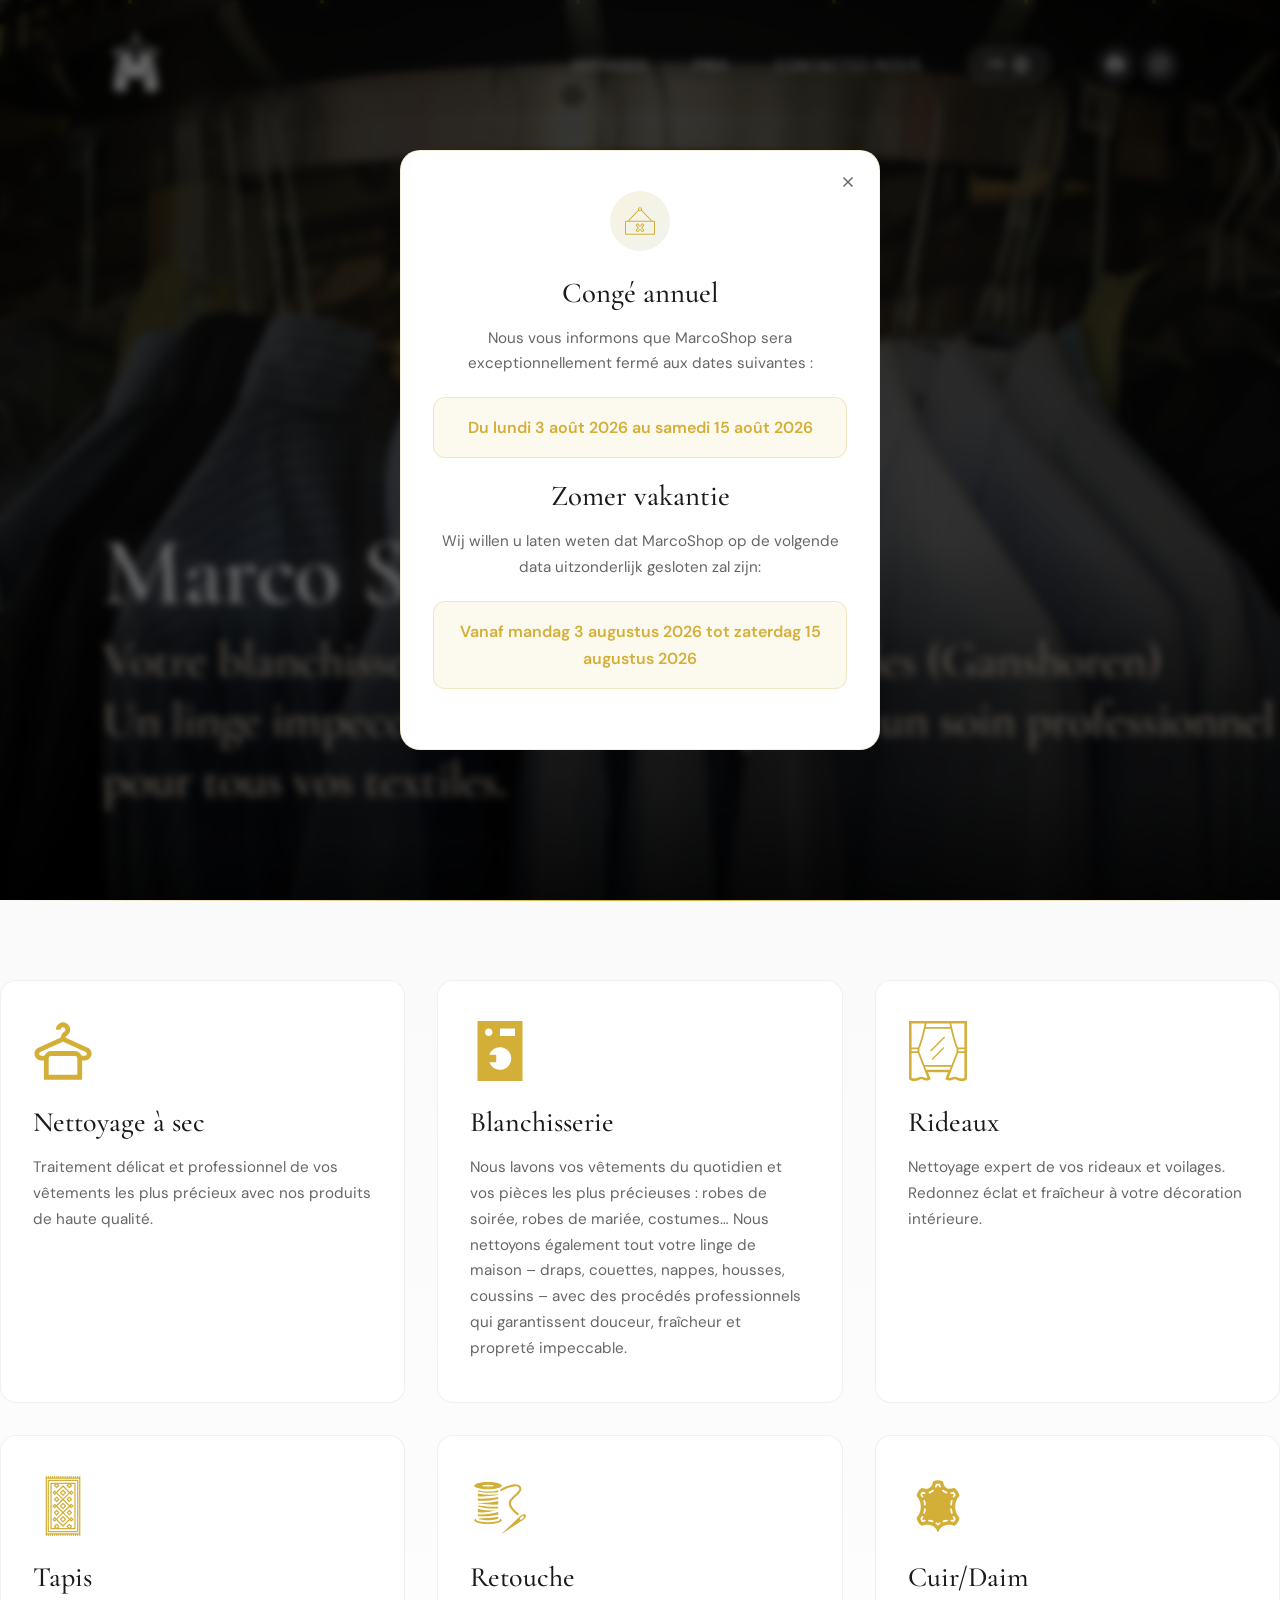
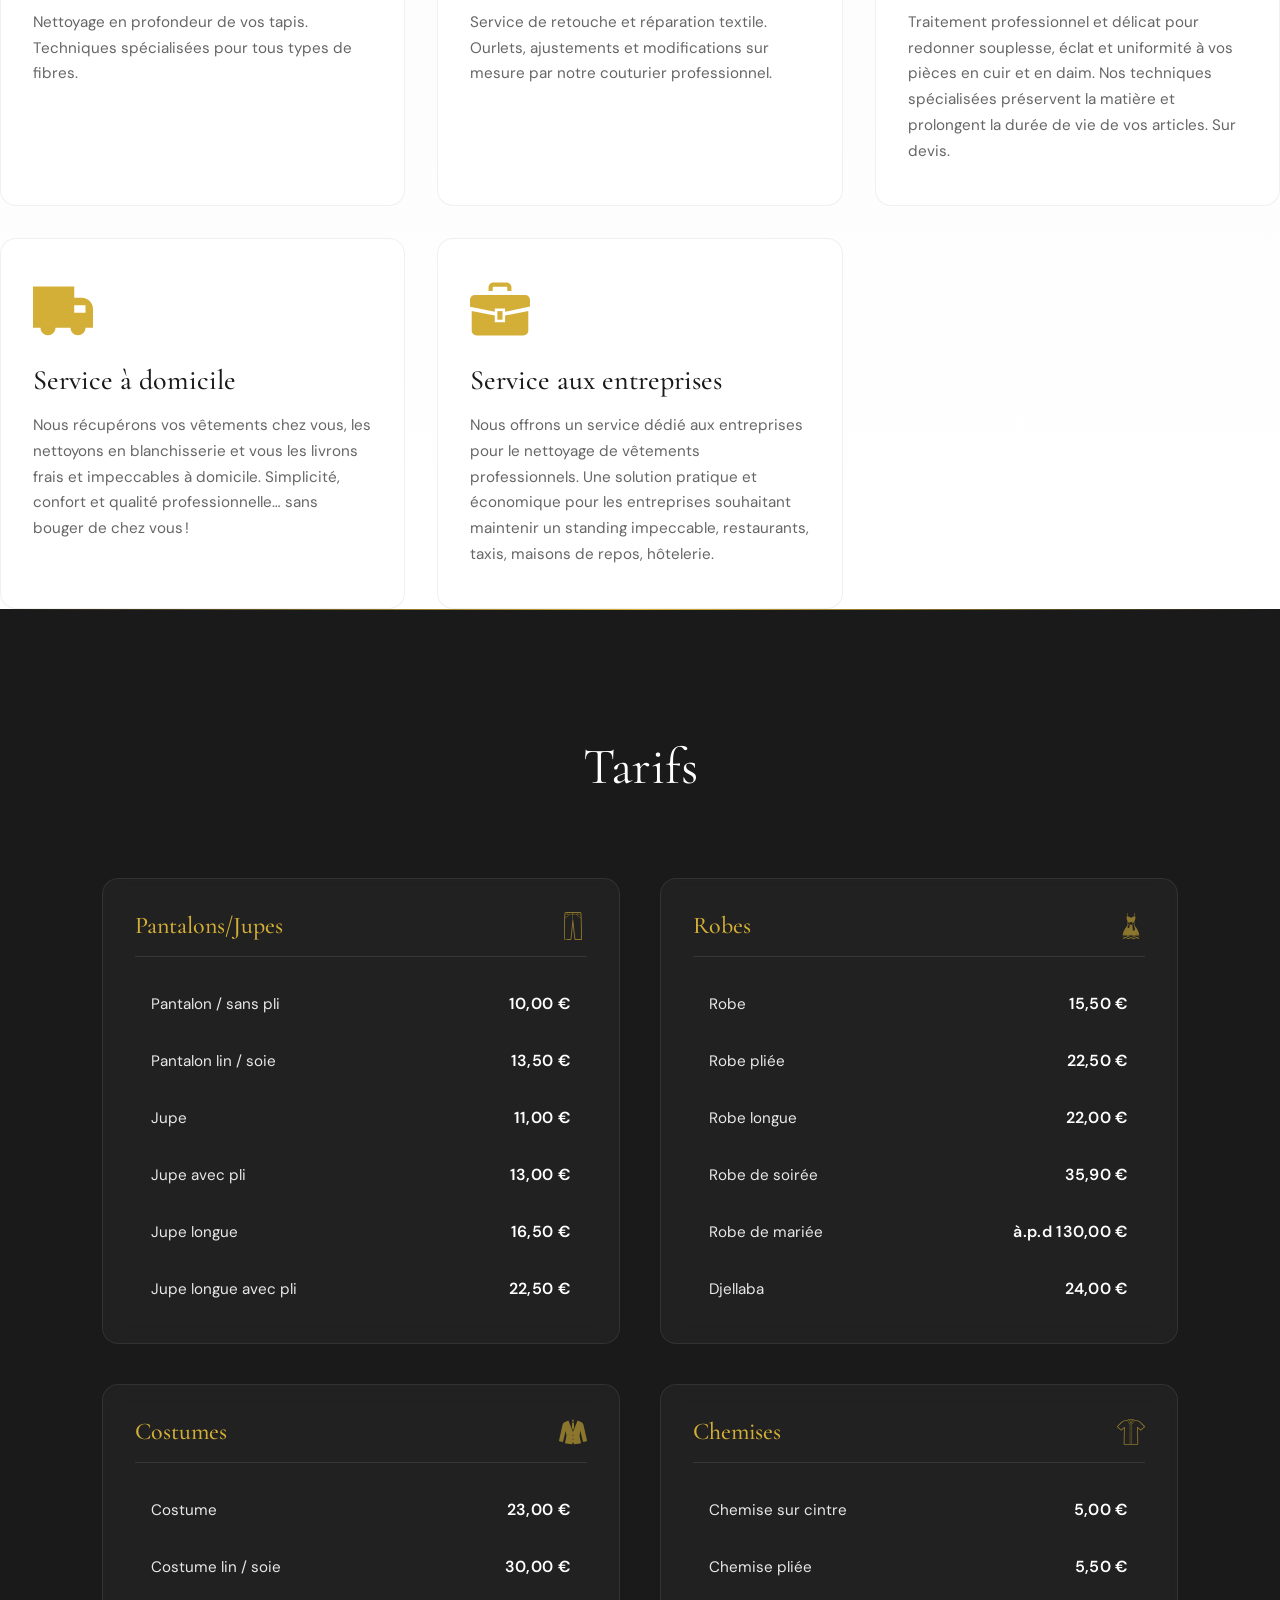
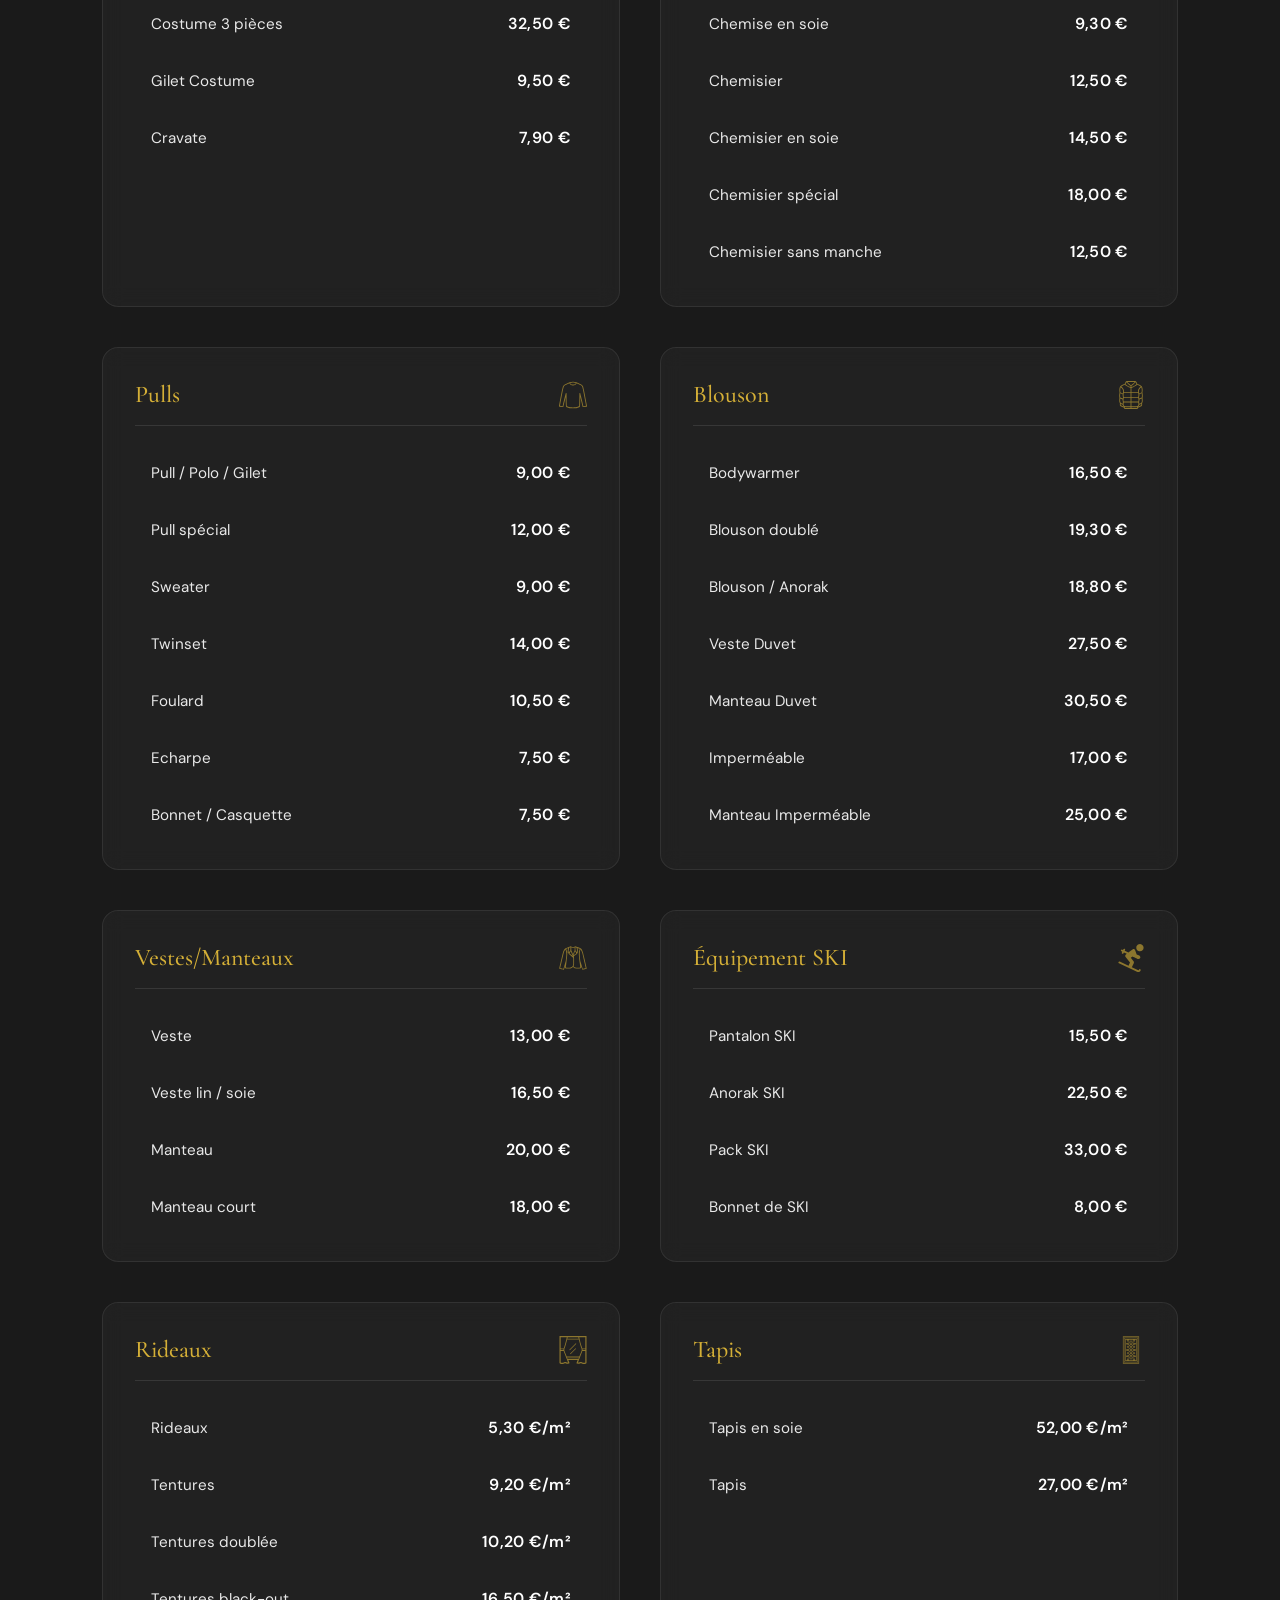
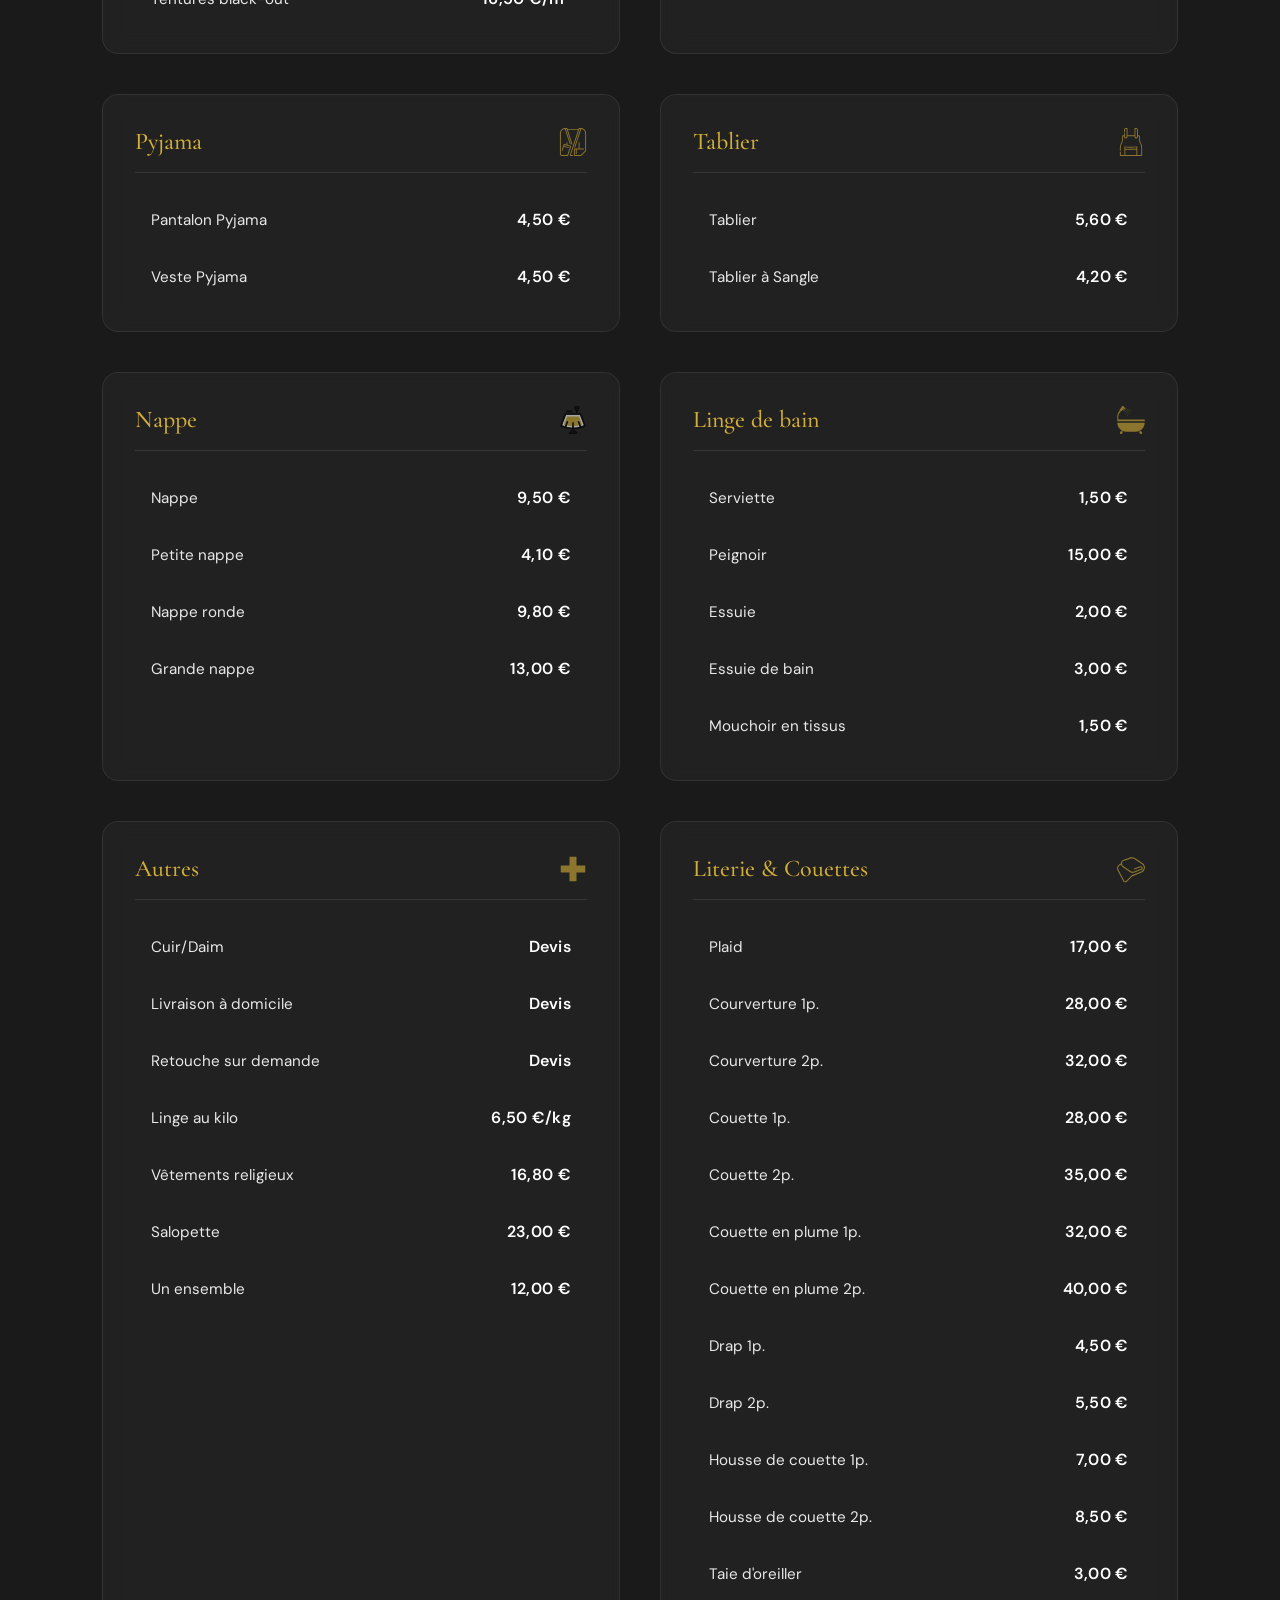
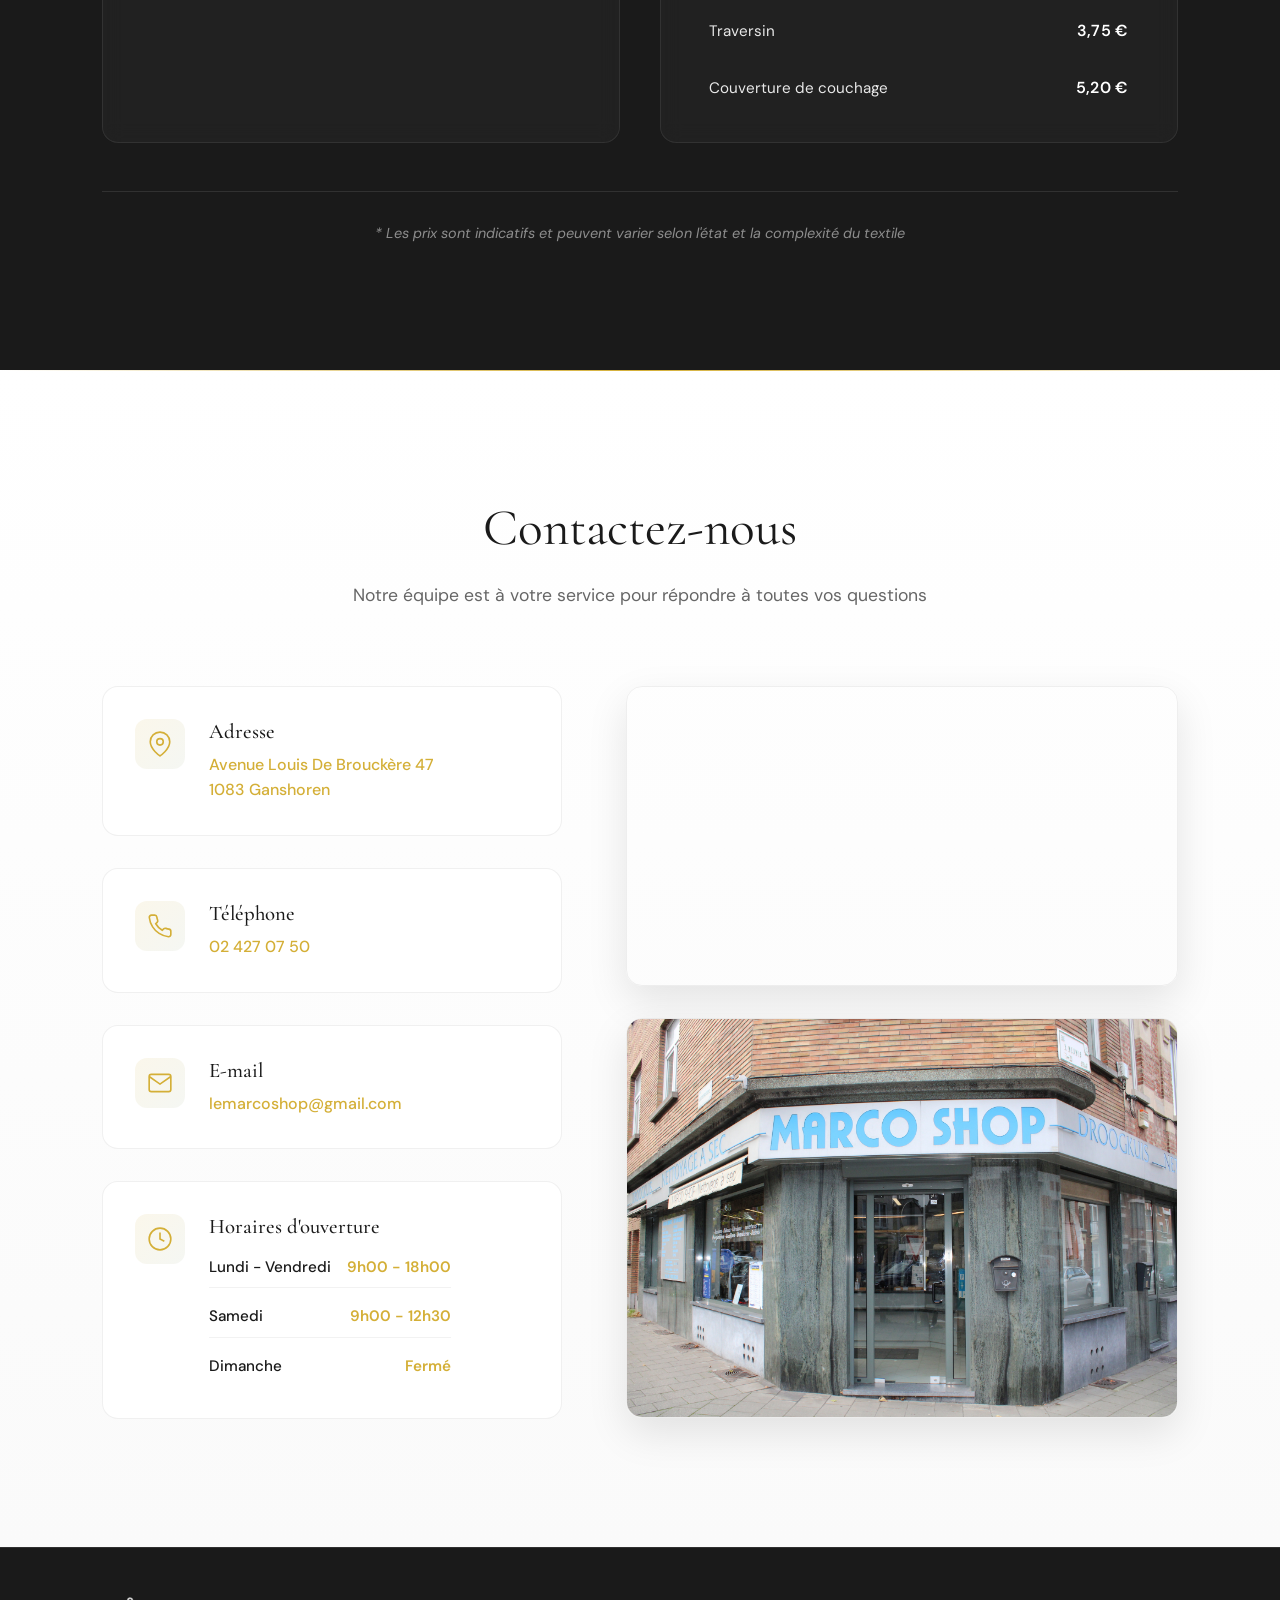
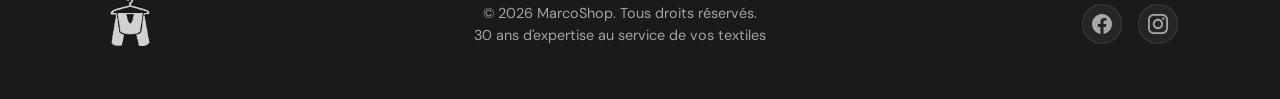
==== commit 287a1365: "change some pries" ====
--- a/index.html
+++ b/index.html
@@ -2,7 +2,7 @@
 <html lang="fr">
 <head>
   <meta charset="UTF-8">
-  <title>MarcoShop</title>
+  <title>Marco Shop</title>
   <meta name="description" content="Marcoshop, service de blanchisserie et de pressing basé à Bruxelles">
   <meta name="viewport" content="width=device-width, initial-scale=1.0">
   <link rel="icon" type="image/x-icon" href="annexe/logo without name transparent.png">
@@ -2884,7 +2884,7 @@
             <div class="price-item"><span class="item-name" id="price_vesteduvet">Veste Duvet</span><span class="item-price">27,50 €</span></div>
             <div class="price-item"><span class="item-name" id="price_manteauduvet">Manteau Duvet</span><span class="item-price">30,50 €</span></div>
             <div class="price-item"><span class="item-name" id="price_impermeable">Imperméable</span><span class="item-price">17,00 €</span></div>
-            <div class="price-item"><span class="item-name" id="price_manteauimpermeable">Manteau Imperméable</span><span class="item-price">20,30 €</span></div>
+            <div class="price-item"><span class="item-name" id="price_manteauimpermeable">Manteau Imperméable</span><span class="item-price">25,00 €</span></div>
           </div>
         </div>
 
@@ -3000,7 +3000,7 @@
             <div class="price-item"><span class="item-name" id="price_cuir">Cuir/Daim</span><span class="item-price" id="price_devis">Devis</span></div>
             <div class="price-item"><span class="item-name" id="price_livraison">Livraison à domicile</span><span class="item-price" id="price_devissecond">Devis</span></div>
             <div class="price-item"><span class="item-name" id="price_retouche">Retouche sur demande</span><span class="item-price" id="price_devisthird">Devis</span></div>
-            <div class="price-item"><span class="item-name" id="price_linge">Linge au kilo</span><span class="item-price">6,00 €/kg</span></div>
+            <div class="price-item"><span class="item-name" id="price_linge">Linge au kilo</span><span class="item-price">6,50 €/kg</span></div>
             <div class="price-item"><span class="item-name" id="price_vetementsreligieux">Vêtements religieux</span><span class="item-price">16,80 €</span></div>
             <div class="price-item"><span class="item-name" id="price_salopette">Salopette</span><span class="item-price">23,00 €</span></div>
             <div class="price-item"><span class="item-name" id="price_ensemble">Un ensemble</span><span class="item-price">12,00 €</span></div>
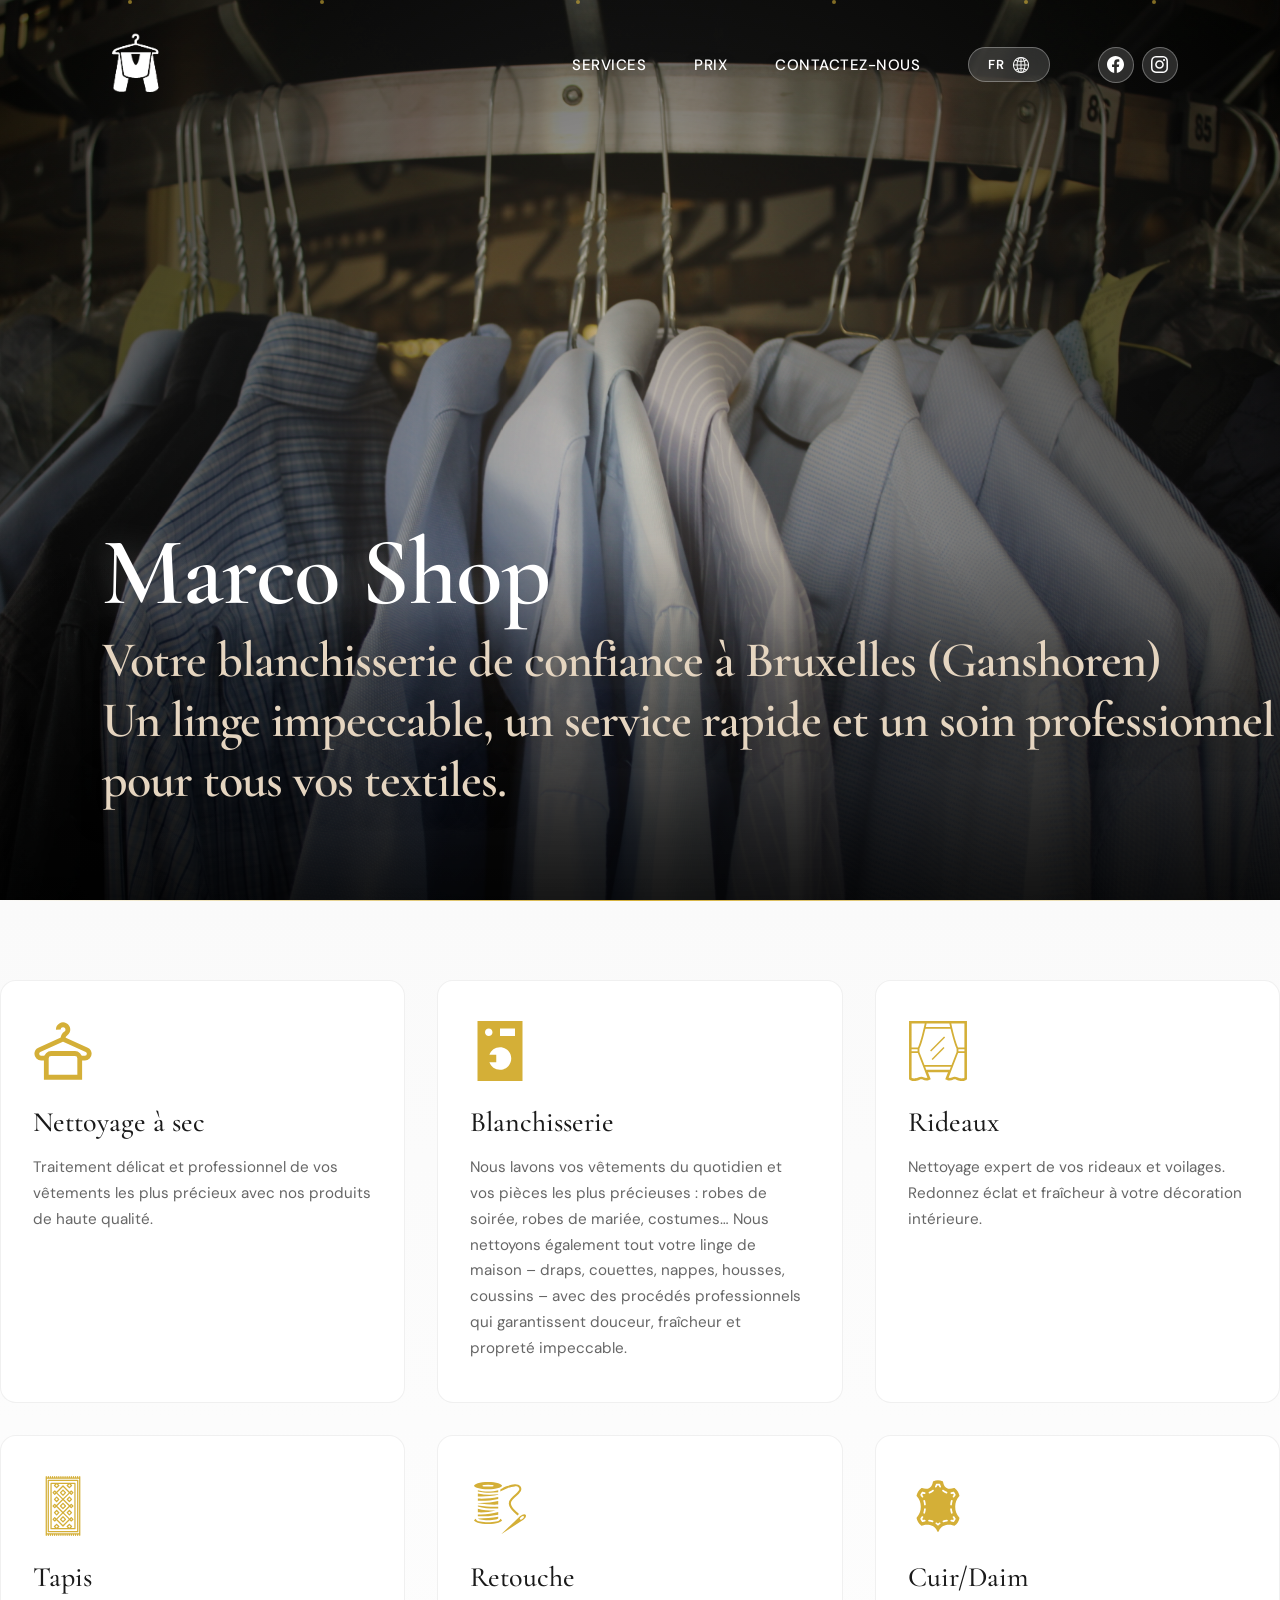
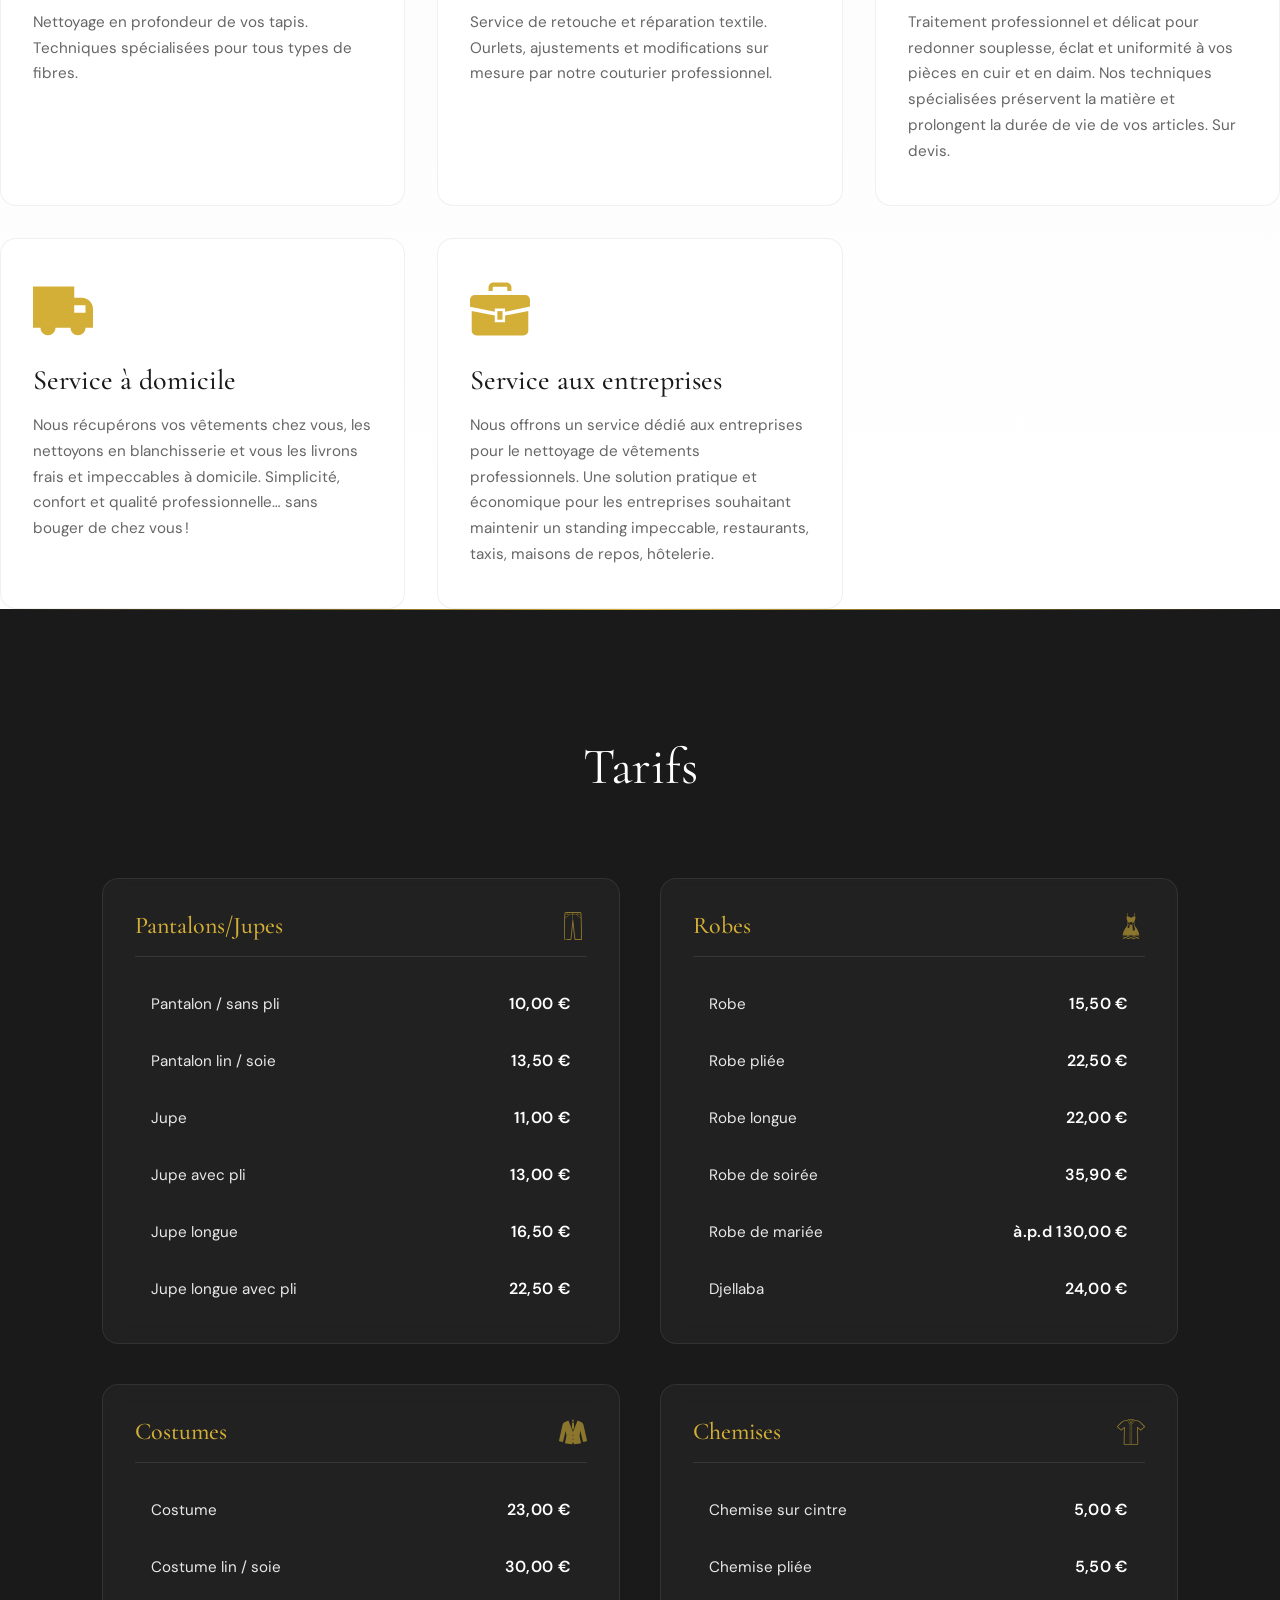
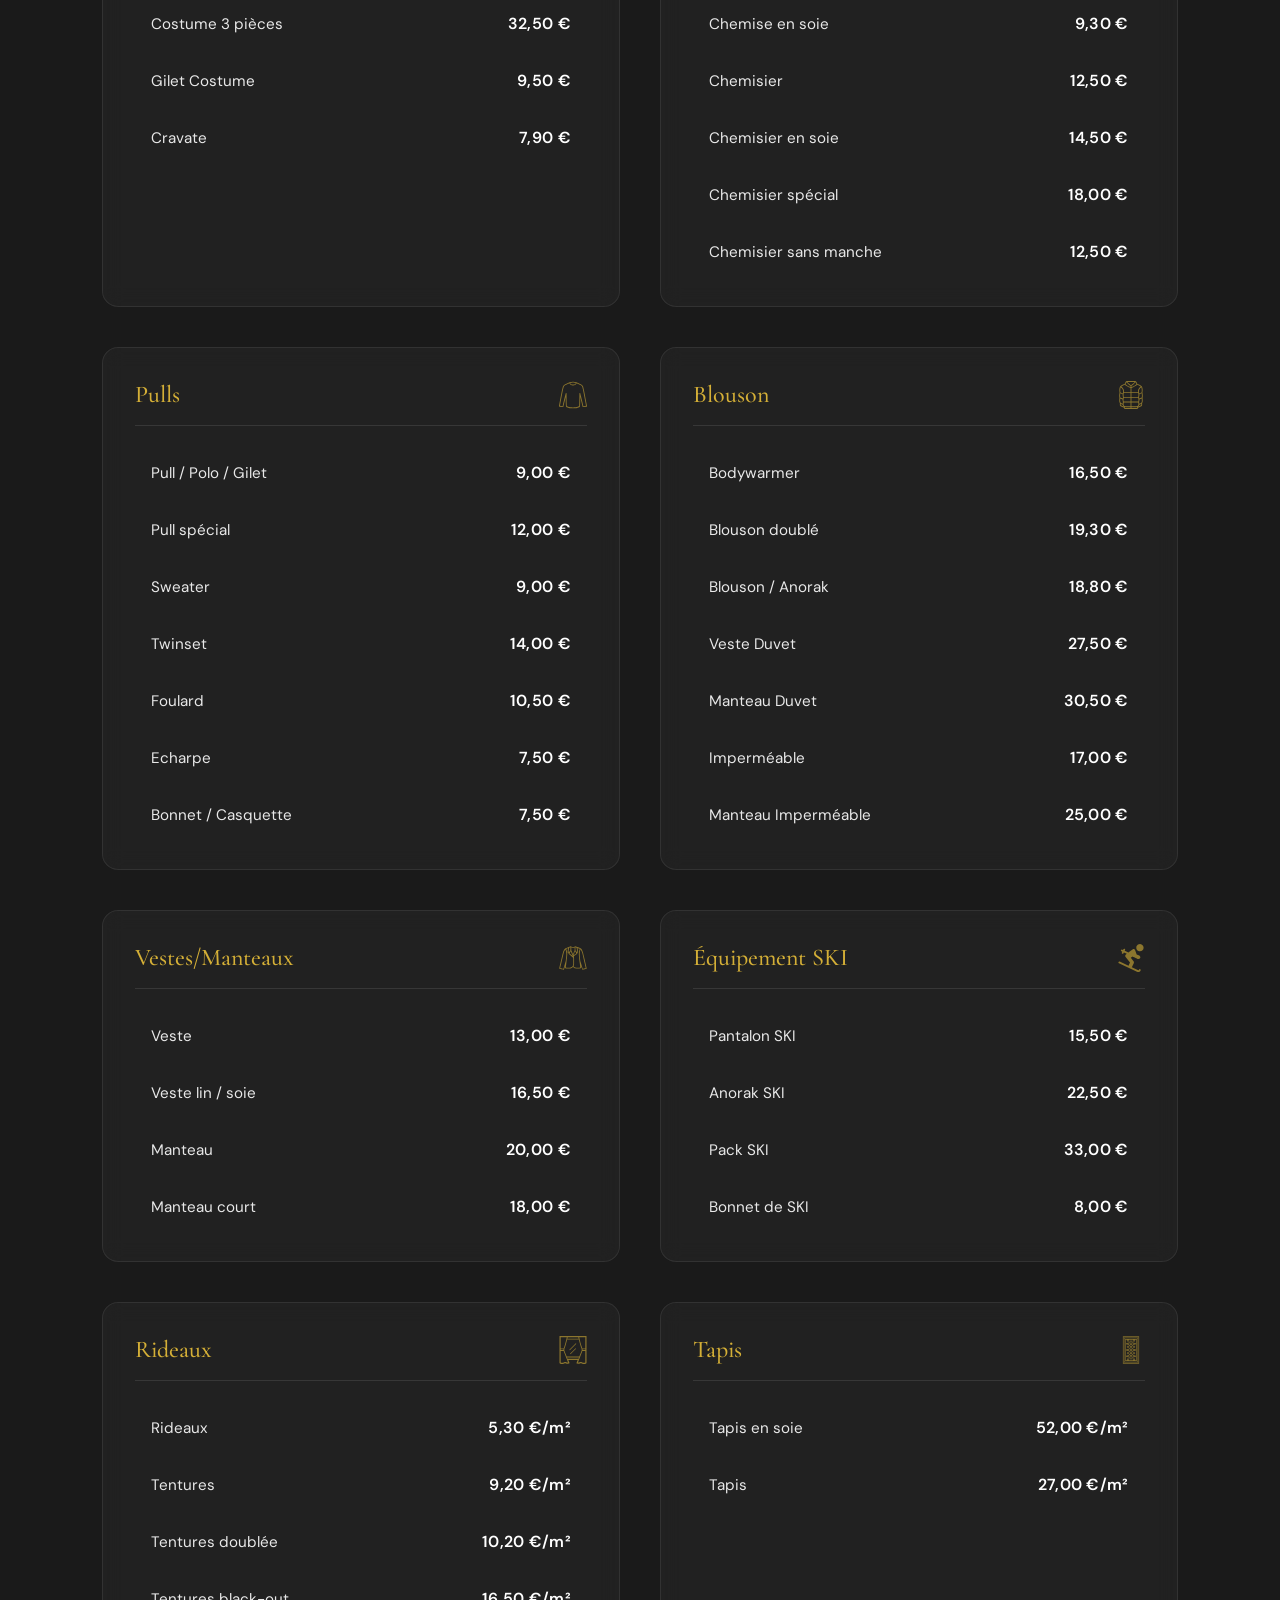
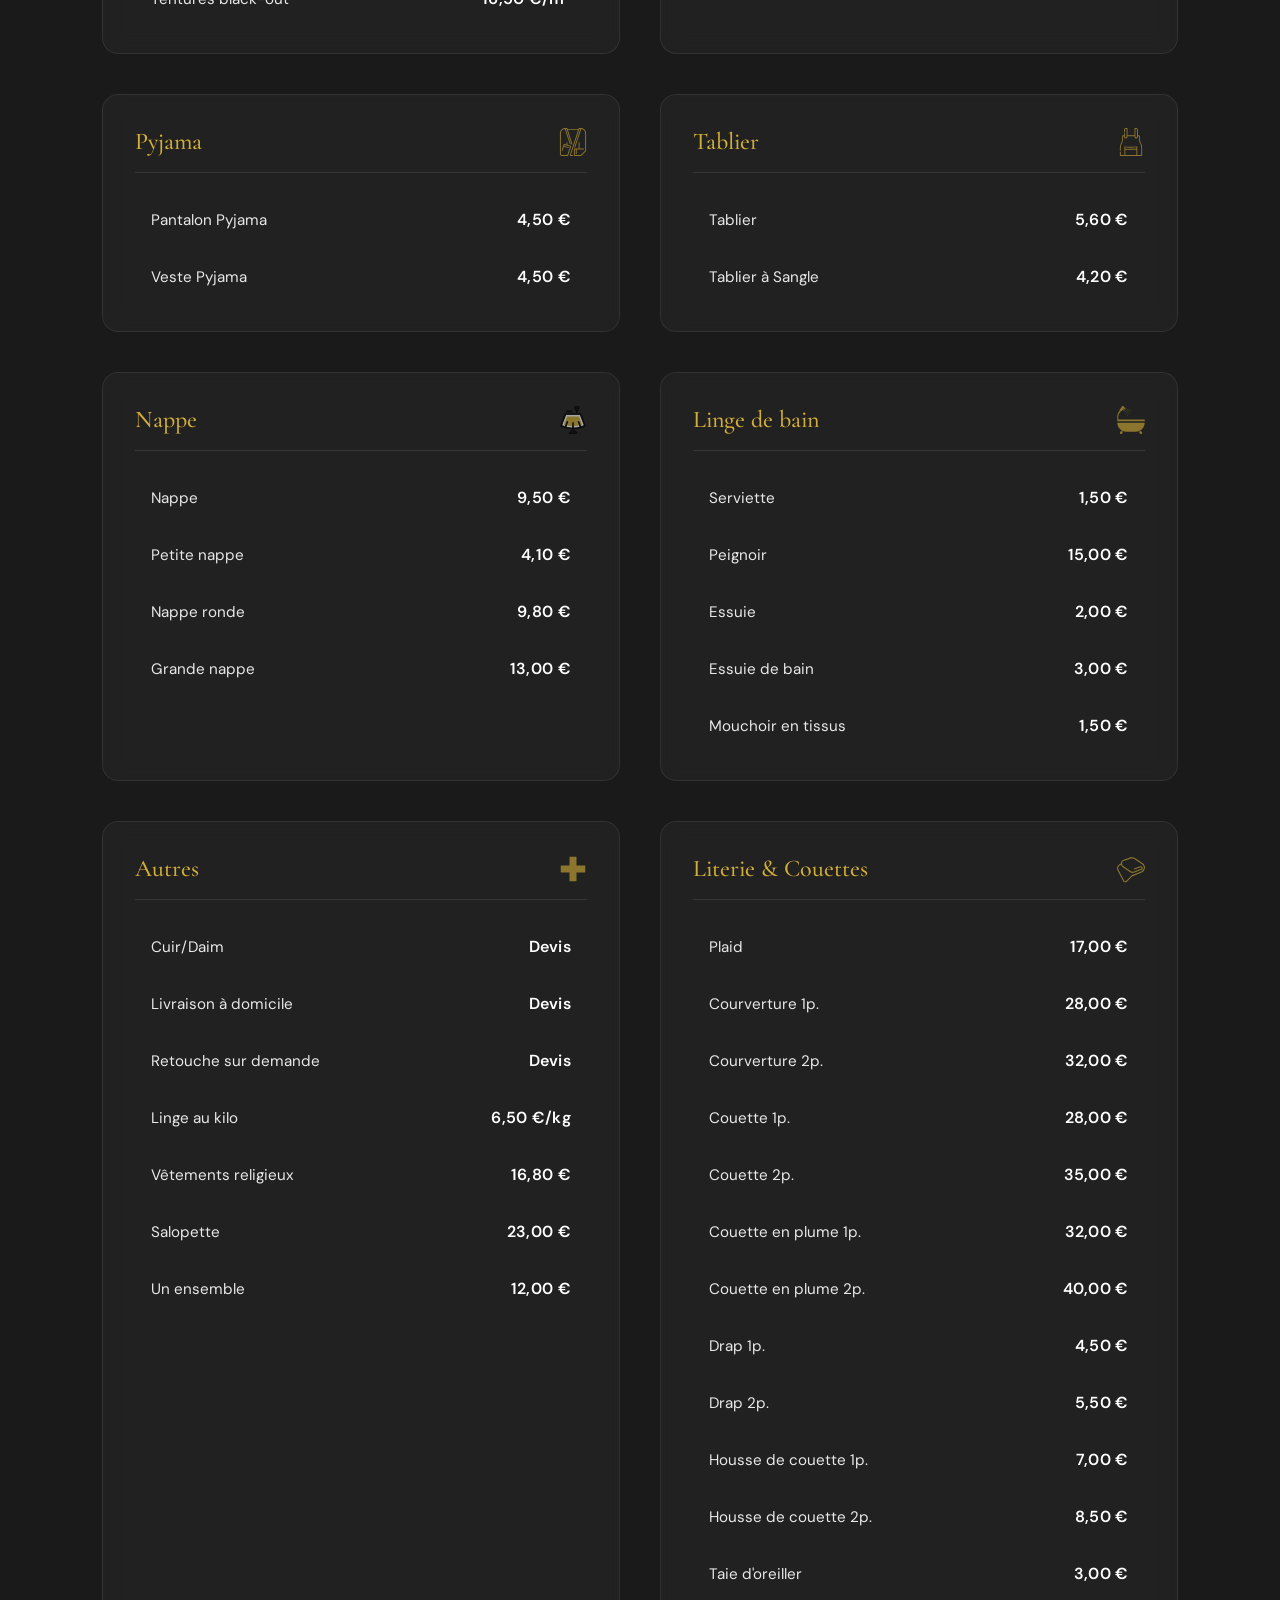
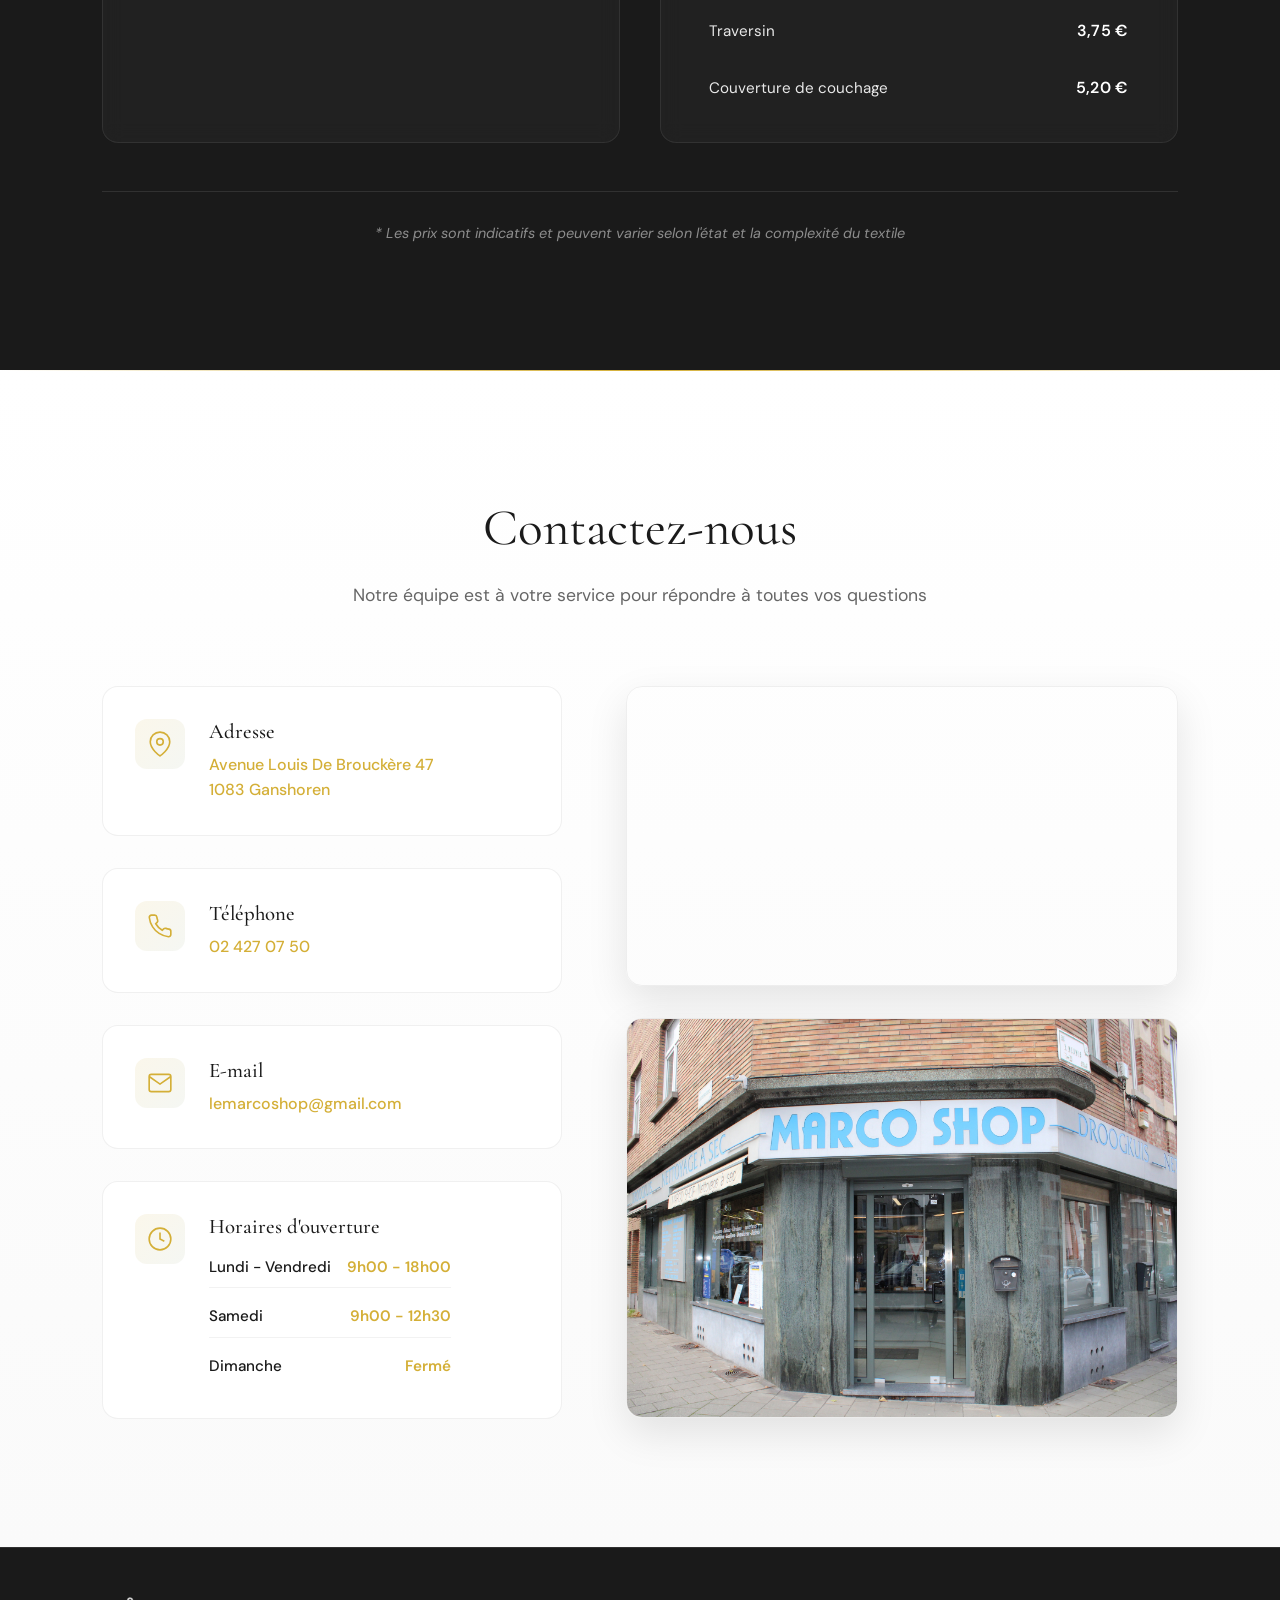
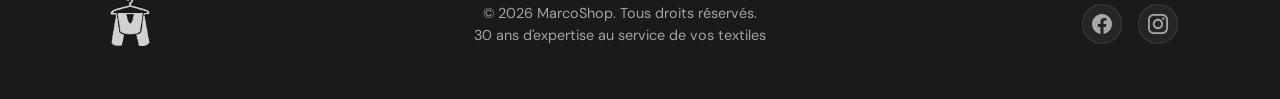
==== commit 28af260e: "close modal" ====
--- a/index.html
+++ b/index.html
@@ -530,7 +530,7 @@
     });
 
     /* FERMETURE MODAL   */
-
+  /*
     function closeModal() {
       document.getElementById('closingModal').classList.add('hidden');
     }
@@ -539,7 +539,7 @@
     document.getElementById('closingModal').addEventListener('click', function(e) {
       if (e.target === this) closeModal();
     });
-
+  */
   </script>
   <style>
         :root {
@@ -3189,7 +3189,7 @@
     </div>
   </footer>
   <!--FERMETURE MODAL-->
-  
+  <!--
   <div class="modal-overlay" id="closingModal">
     <div class="modal-box">
       <button class="modal-x" onclick="closeModal()" aria-label="Fermer">
@@ -3213,6 +3213,6 @@
       </div>
     </div>
   </div>
-
+  -->
 </body>
 </html>
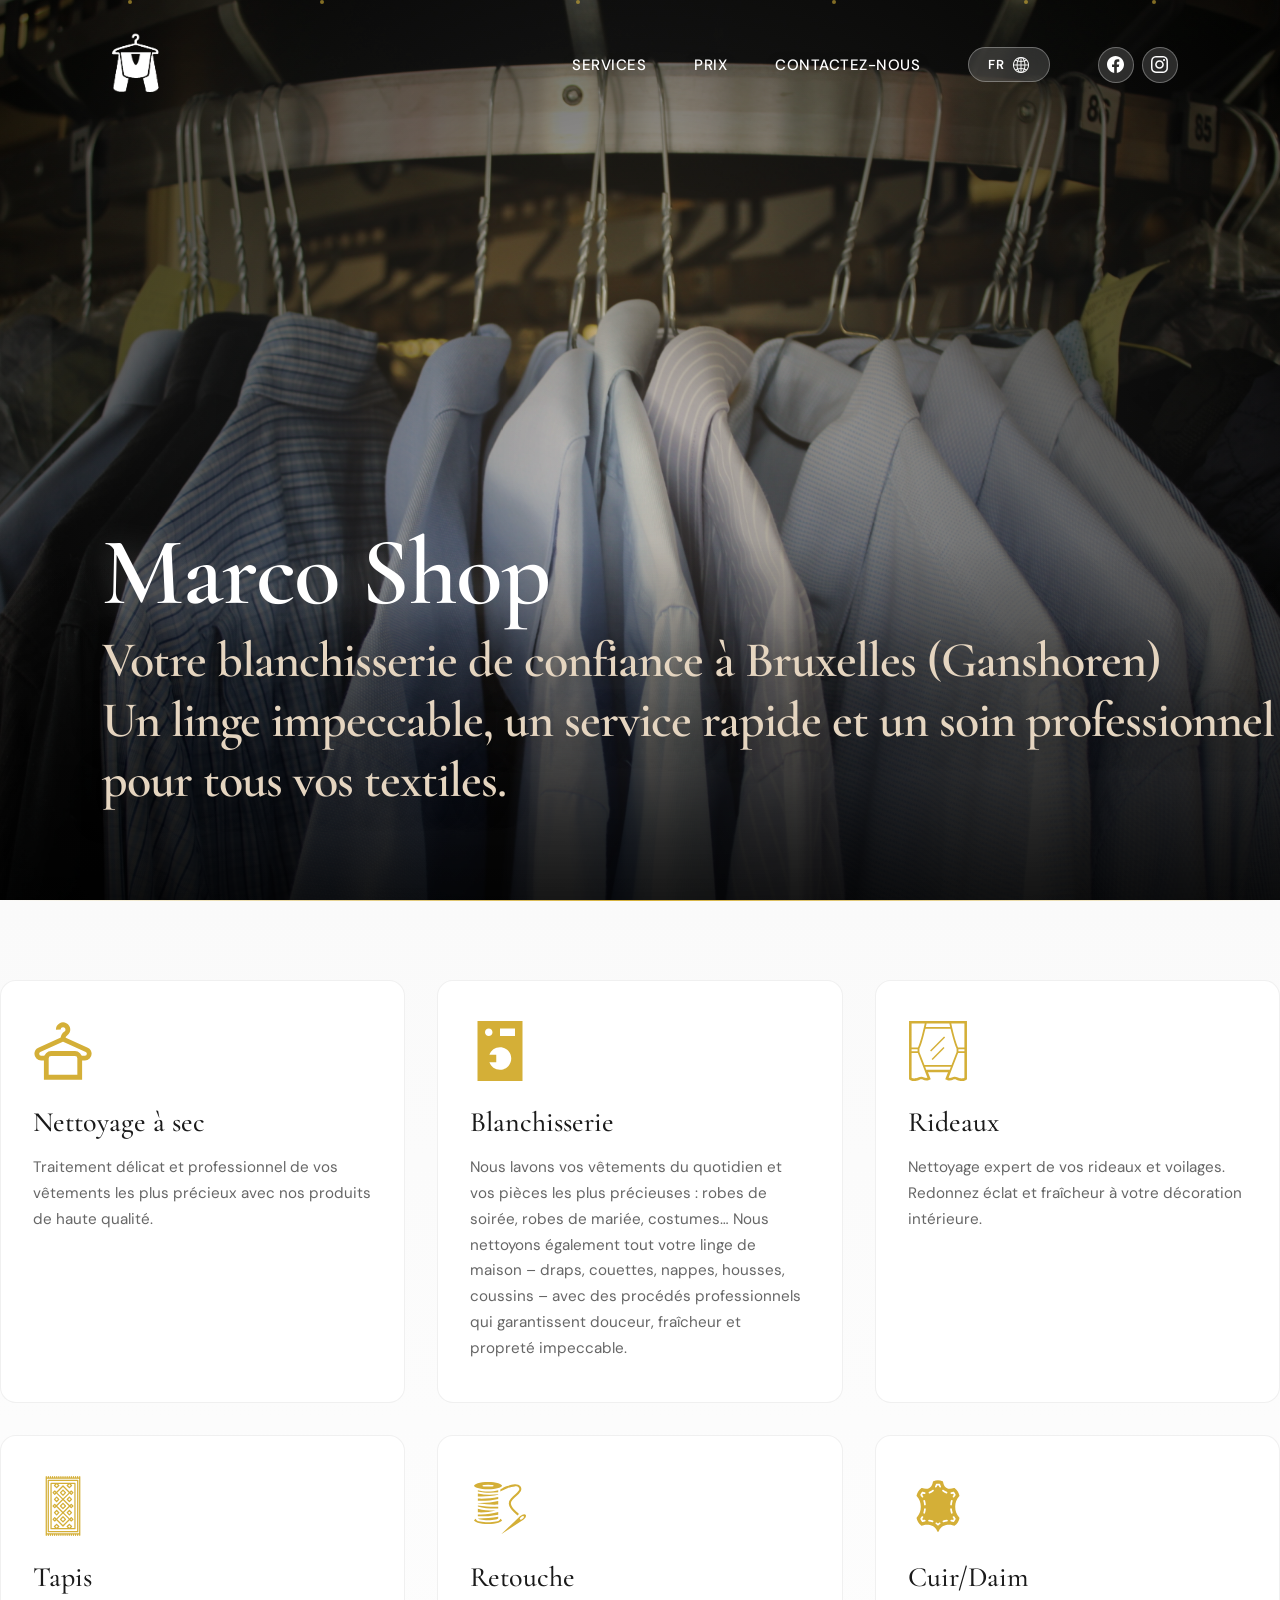
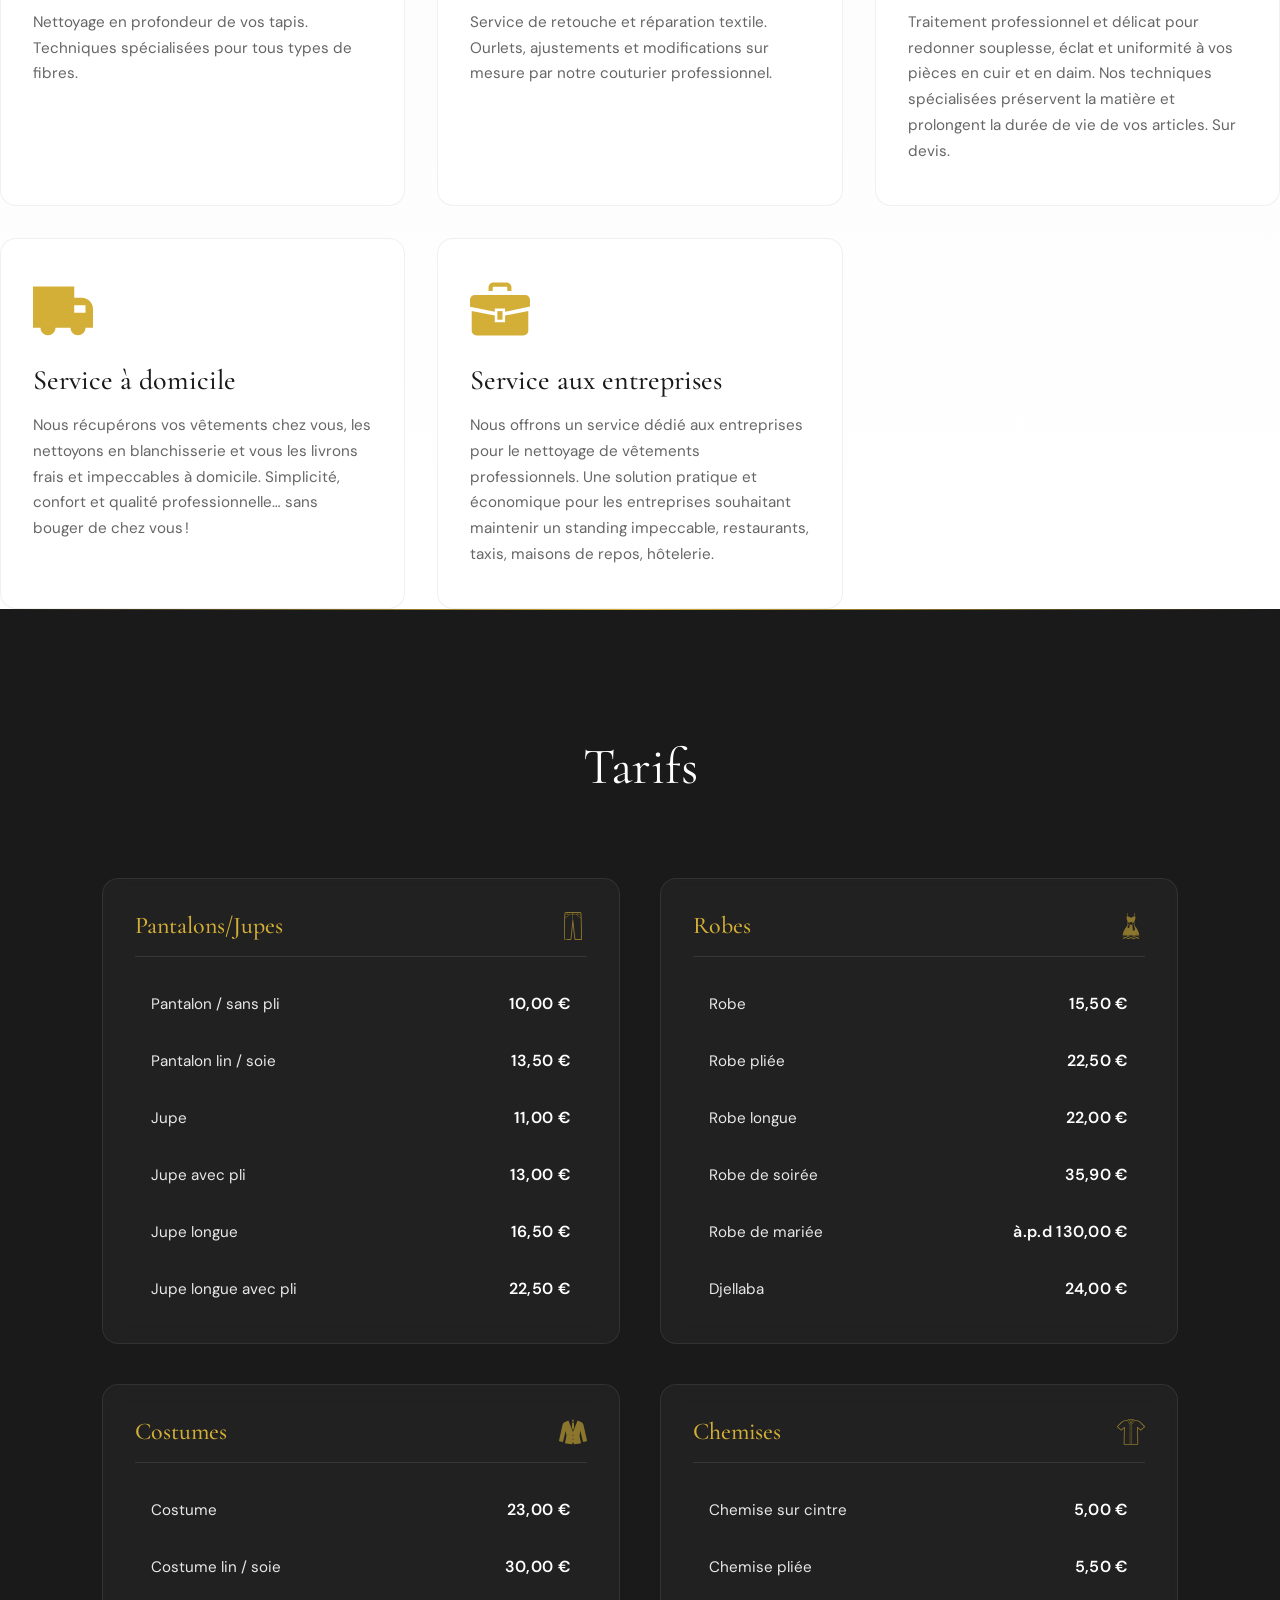
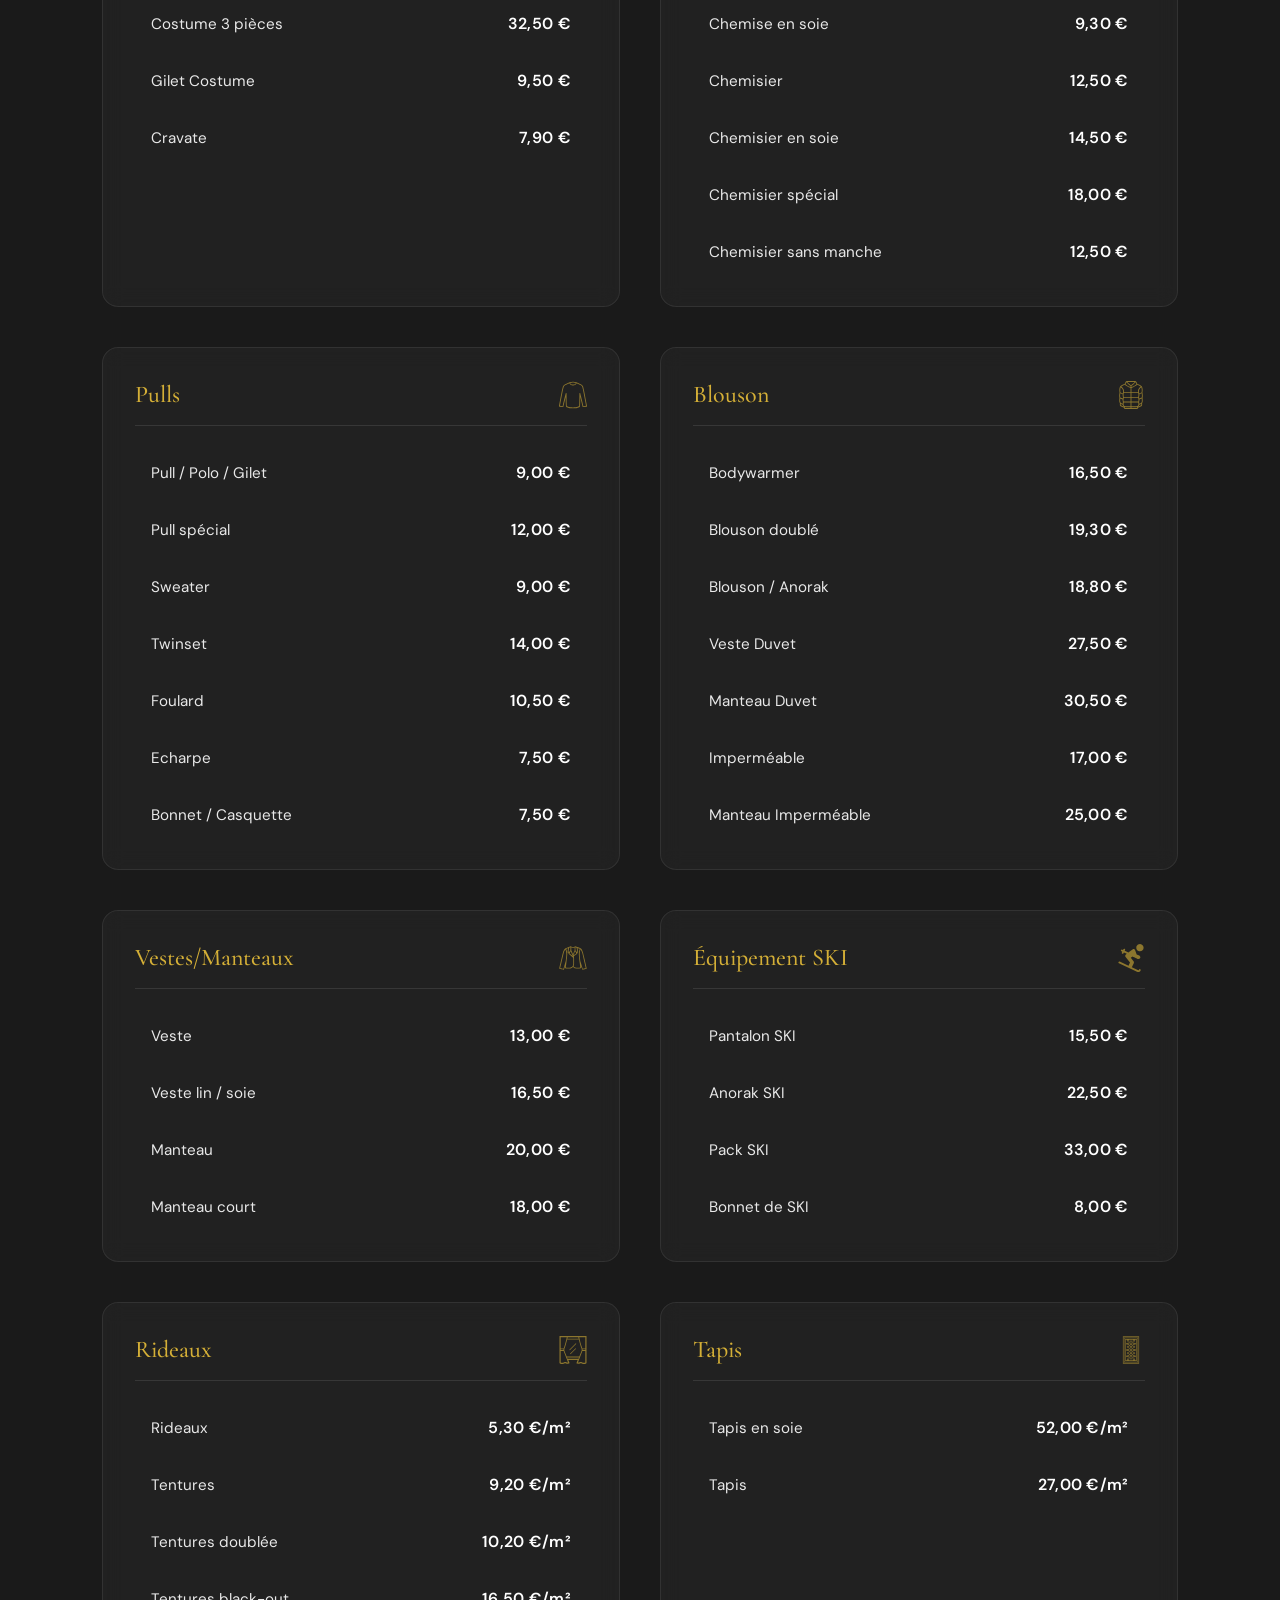
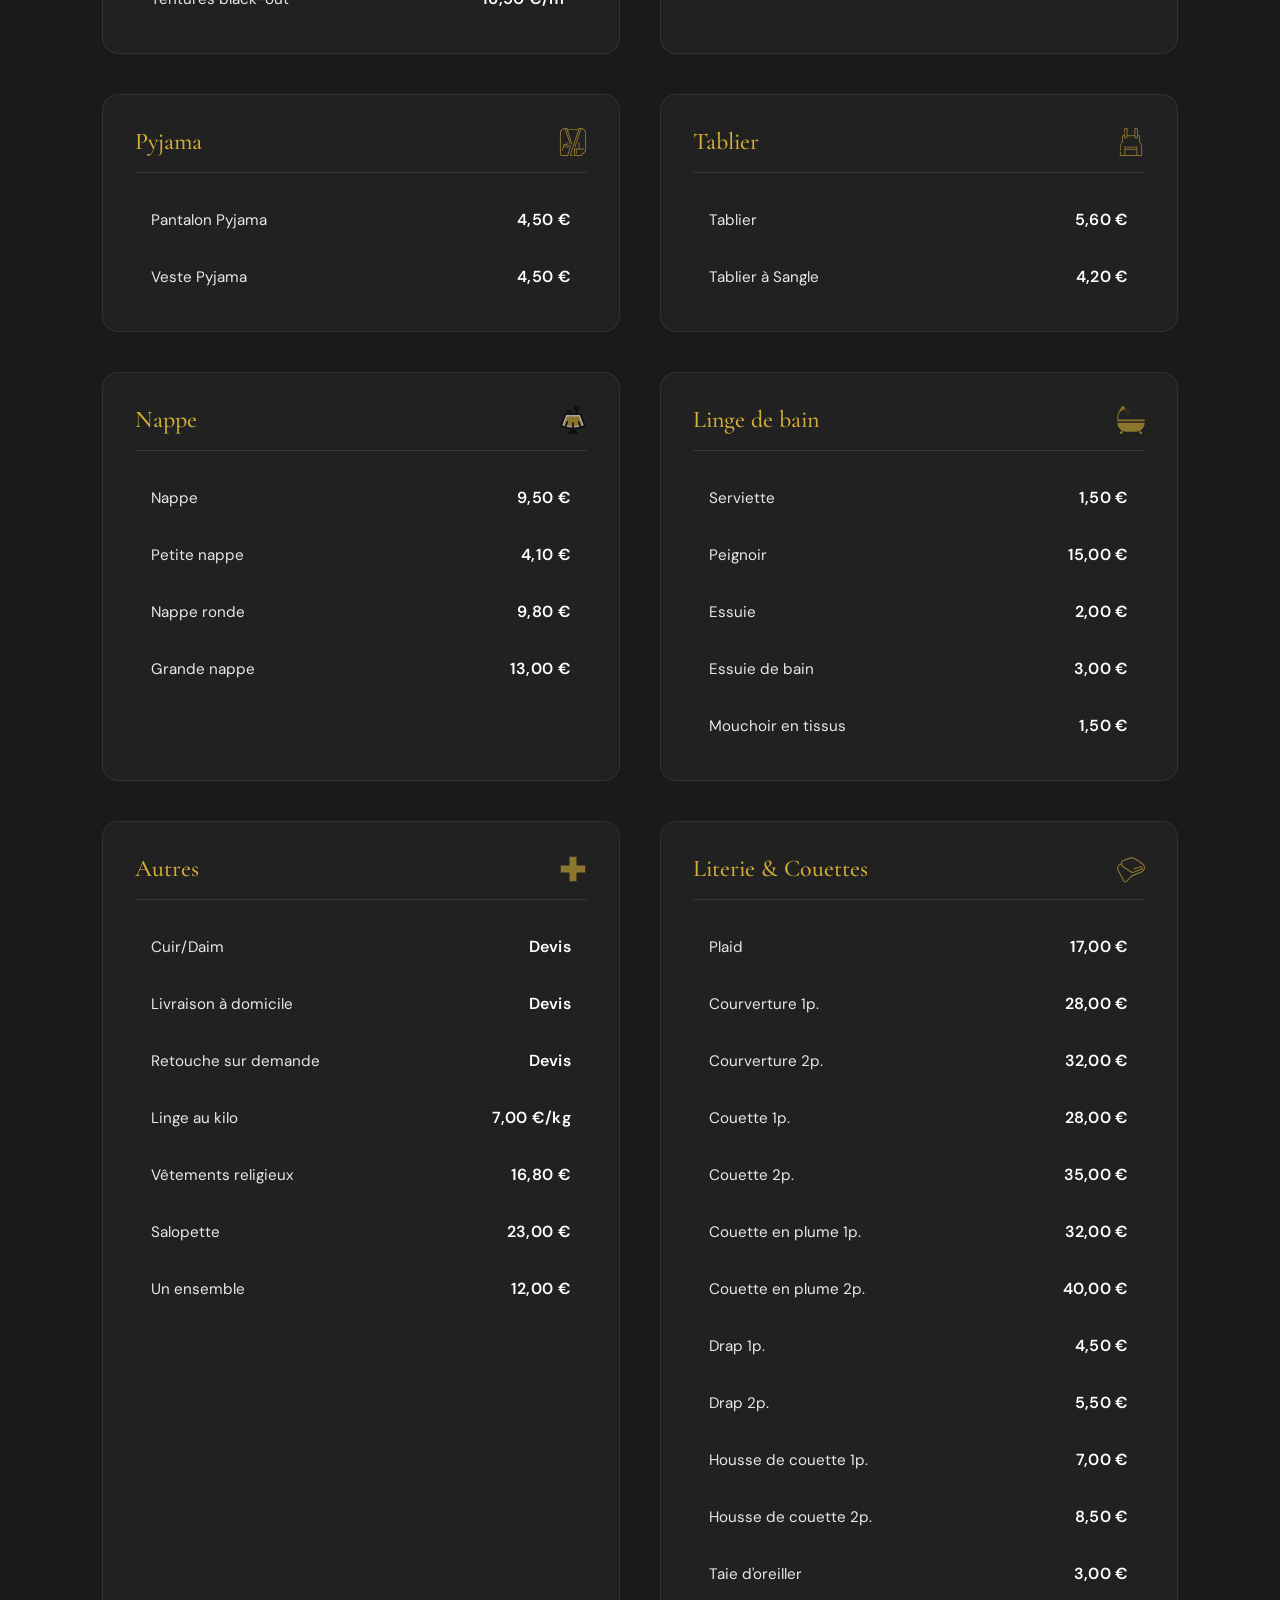
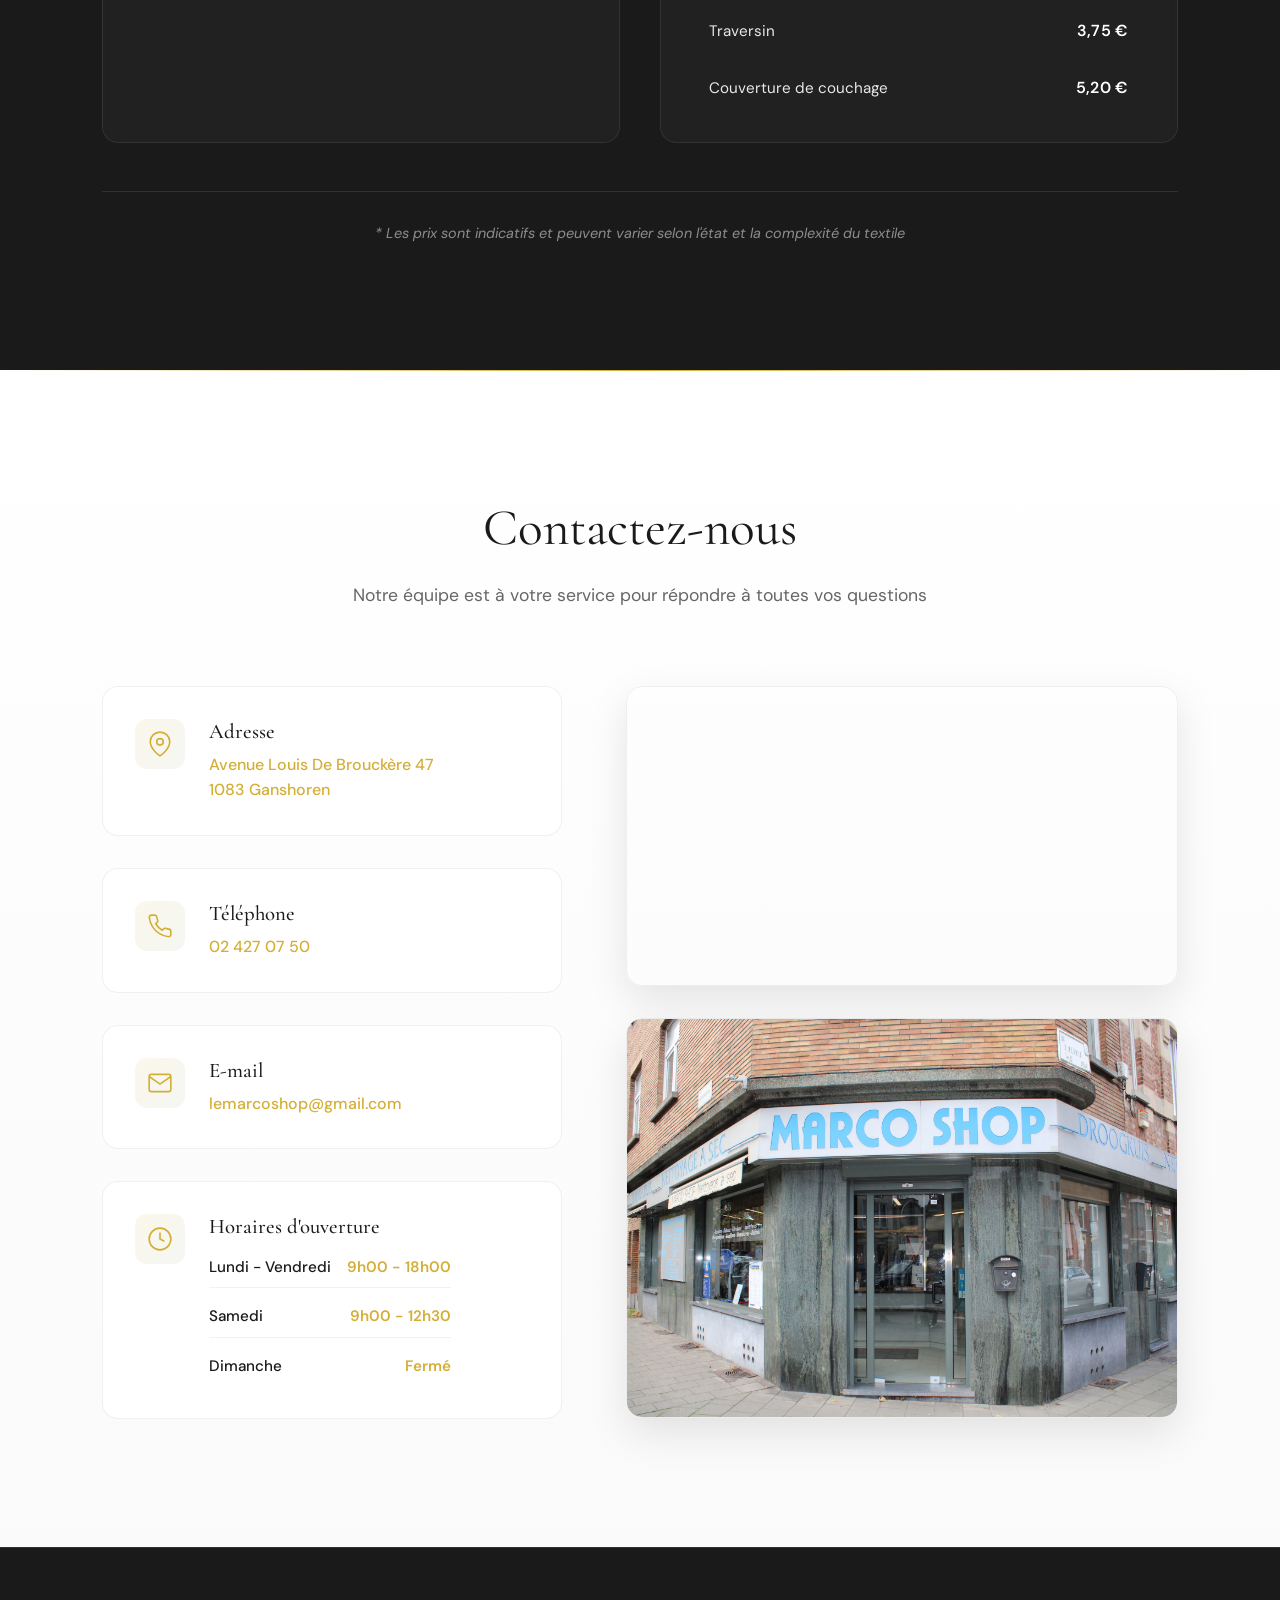
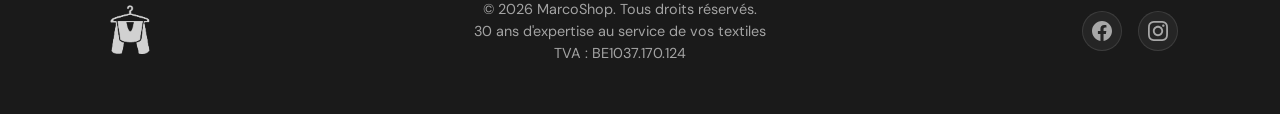
==== commit b96ea169: "add tva and change price" ====
--- a/index.html
+++ b/index.html
@@ -3000,7 +3000,7 @@
             <div class="price-item"><span class="item-name" id="price_cuir">Cuir/Daim</span><span class="item-price" id="price_devis">Devis</span></div>
             <div class="price-item"><span class="item-name" id="price_livraison">Livraison à domicile</span><span class="item-price" id="price_devissecond">Devis</span></div>
             <div class="price-item"><span class="item-name" id="price_retouche">Retouche sur demande</span><span class="item-price" id="price_devisthird">Devis</span></div>
-            <div class="price-item"><span class="item-name" id="price_linge">Linge au kilo</span><span class="item-price">6,50 €/kg</span></div>
+            <div class="price-item"><span class="item-name" id="price_linge">Linge au kilo</span><span class="item-price">7,00 €/kg</span></div>
             <div class="price-item"><span class="item-name" id="price_vetementsreligieux">Vêtements religieux</span><span class="item-price">16,80 €</span></div>
             <div class="price-item"><span class="item-name" id="price_salopette">Salopette</span><span class="item-price">23,00 €</span></div>
             <div class="price-item"><span class="item-name" id="price_ensemble">Un ensemble</span><span class="item-price">12,00 €</span></div>
@@ -3173,6 +3173,7 @@
       <div class="footer-info" id="footer_info">
         <p>&copy; 2026 MarcoShop. Tous droits réservés.</p>
         <p>30 ans d'expertise au service de vos textiles</p>
+        <p>TVA : BE1037.170.124</p>
       </div>
       <div class="footer-social">
         <a href="https://www.facebook.com/p/Marcoshop-Brussels-100077880581617/" target="_blank" rel="noopener noreferrer" aria-label="Facebook">
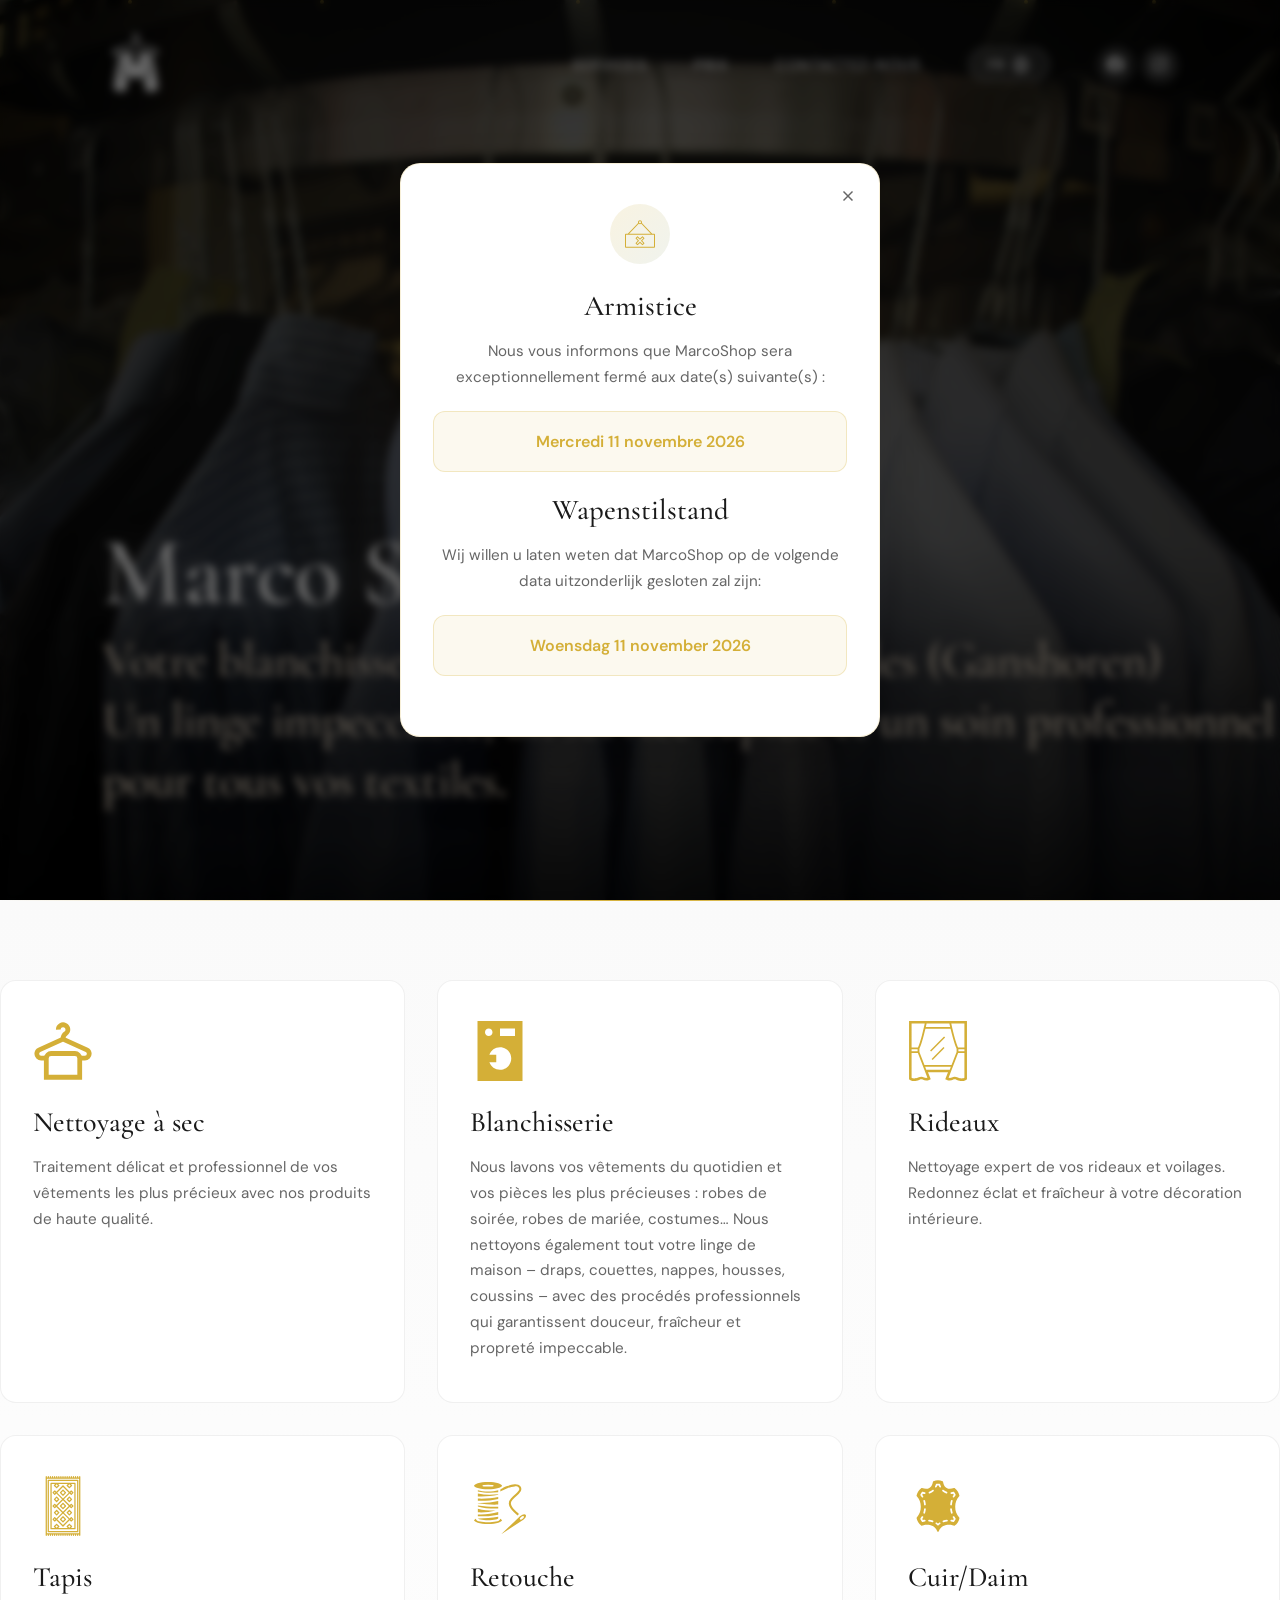
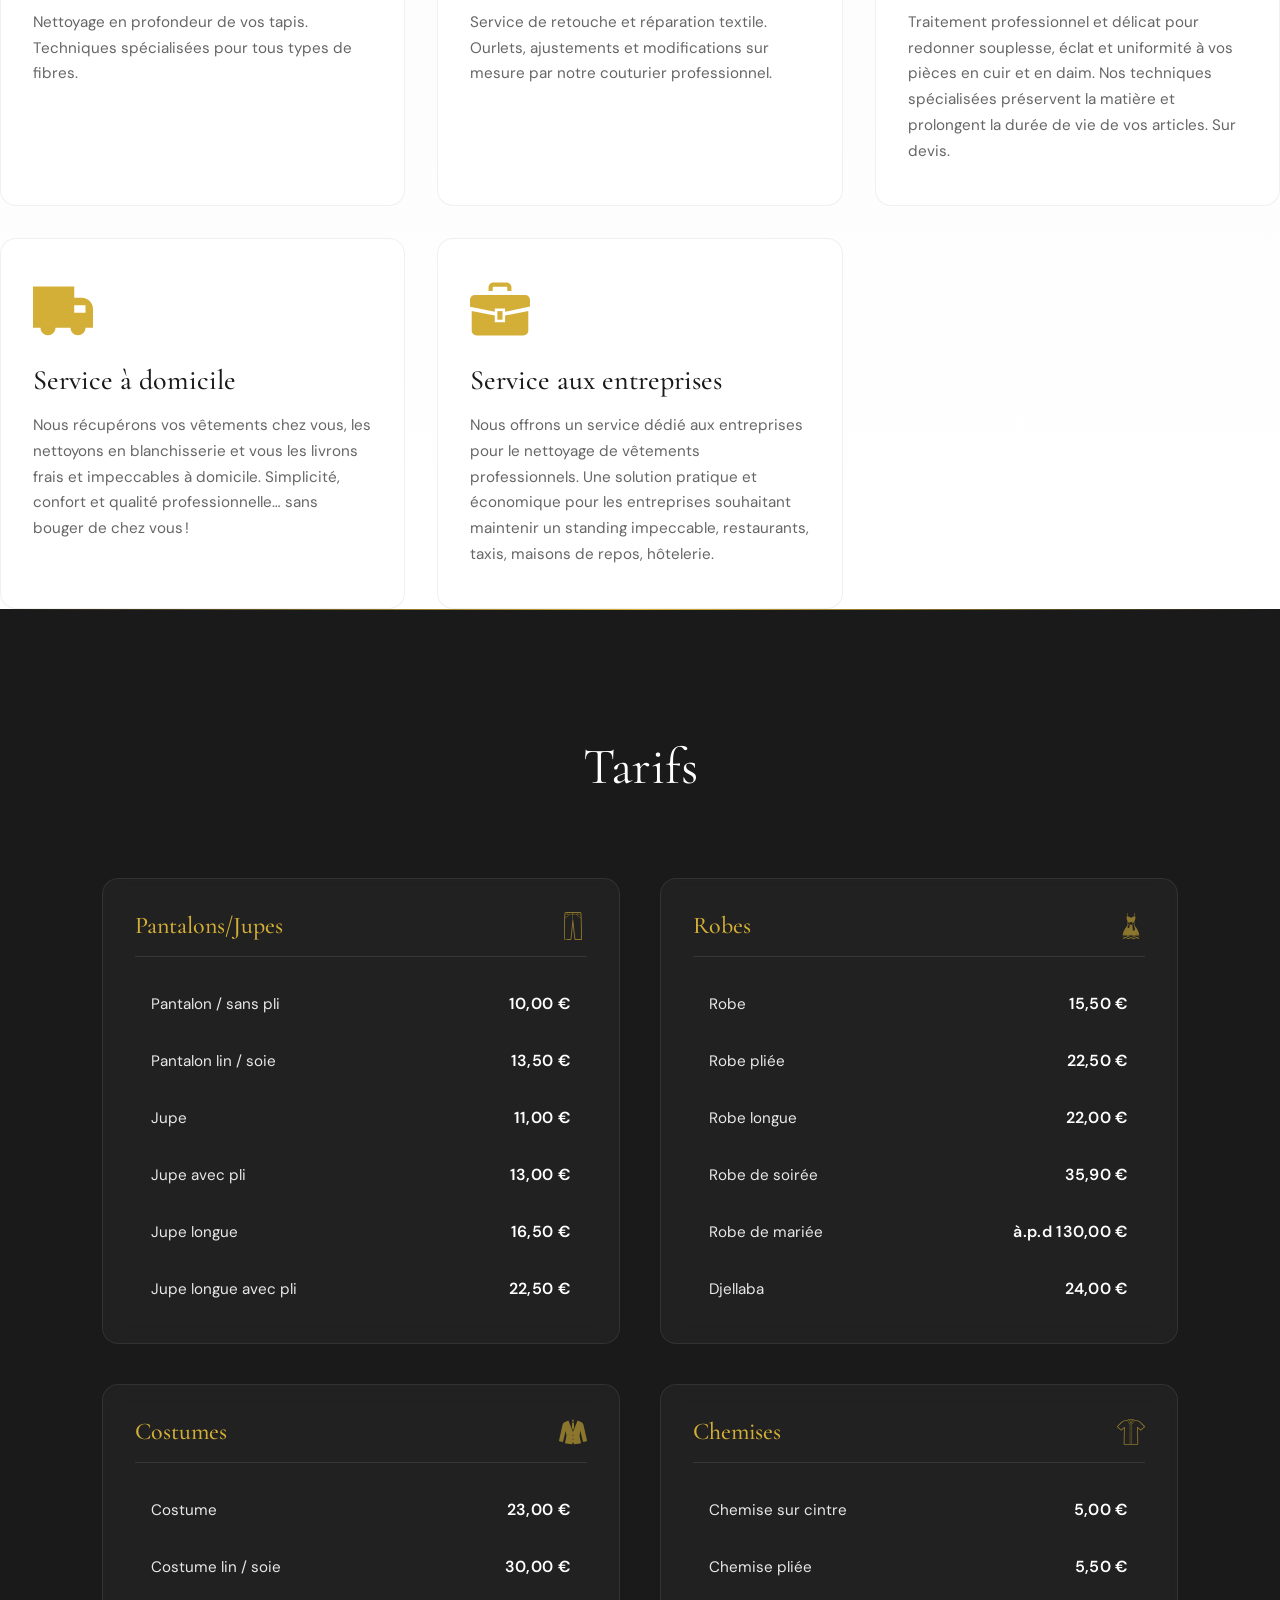
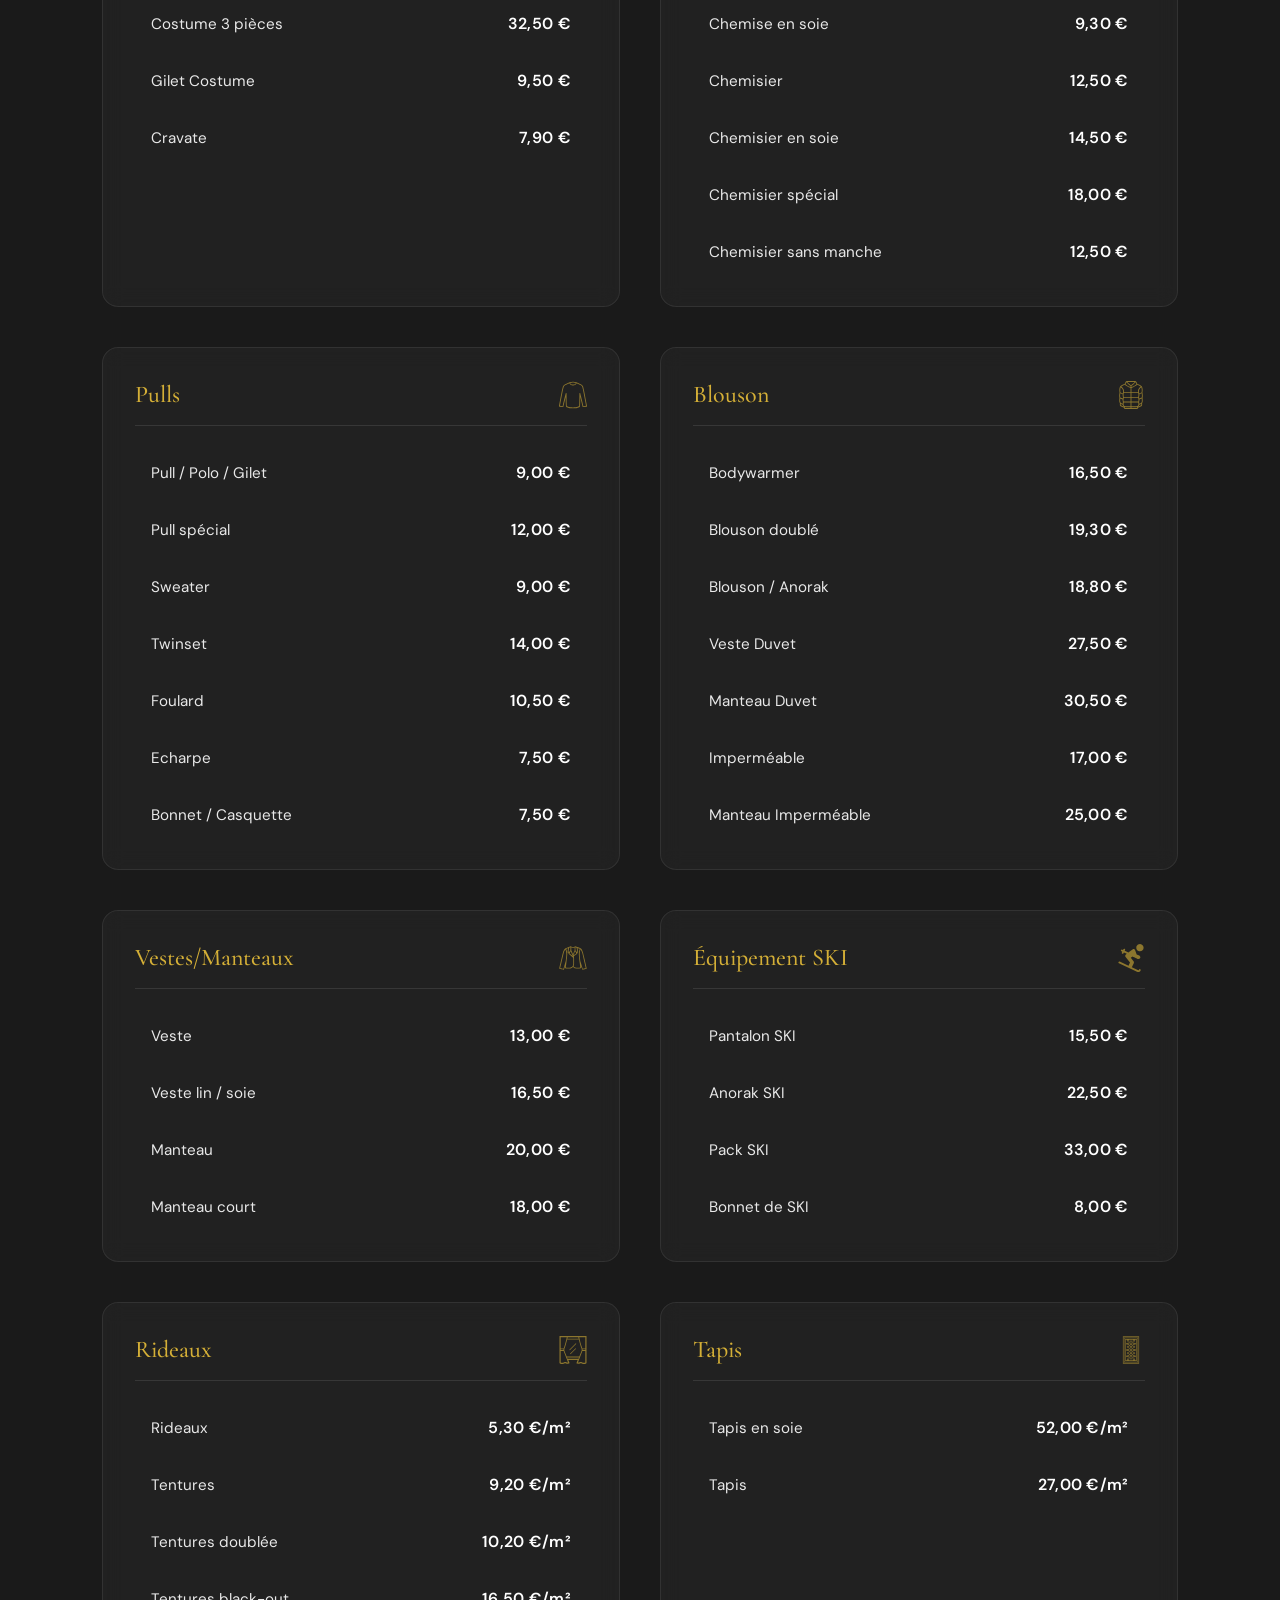
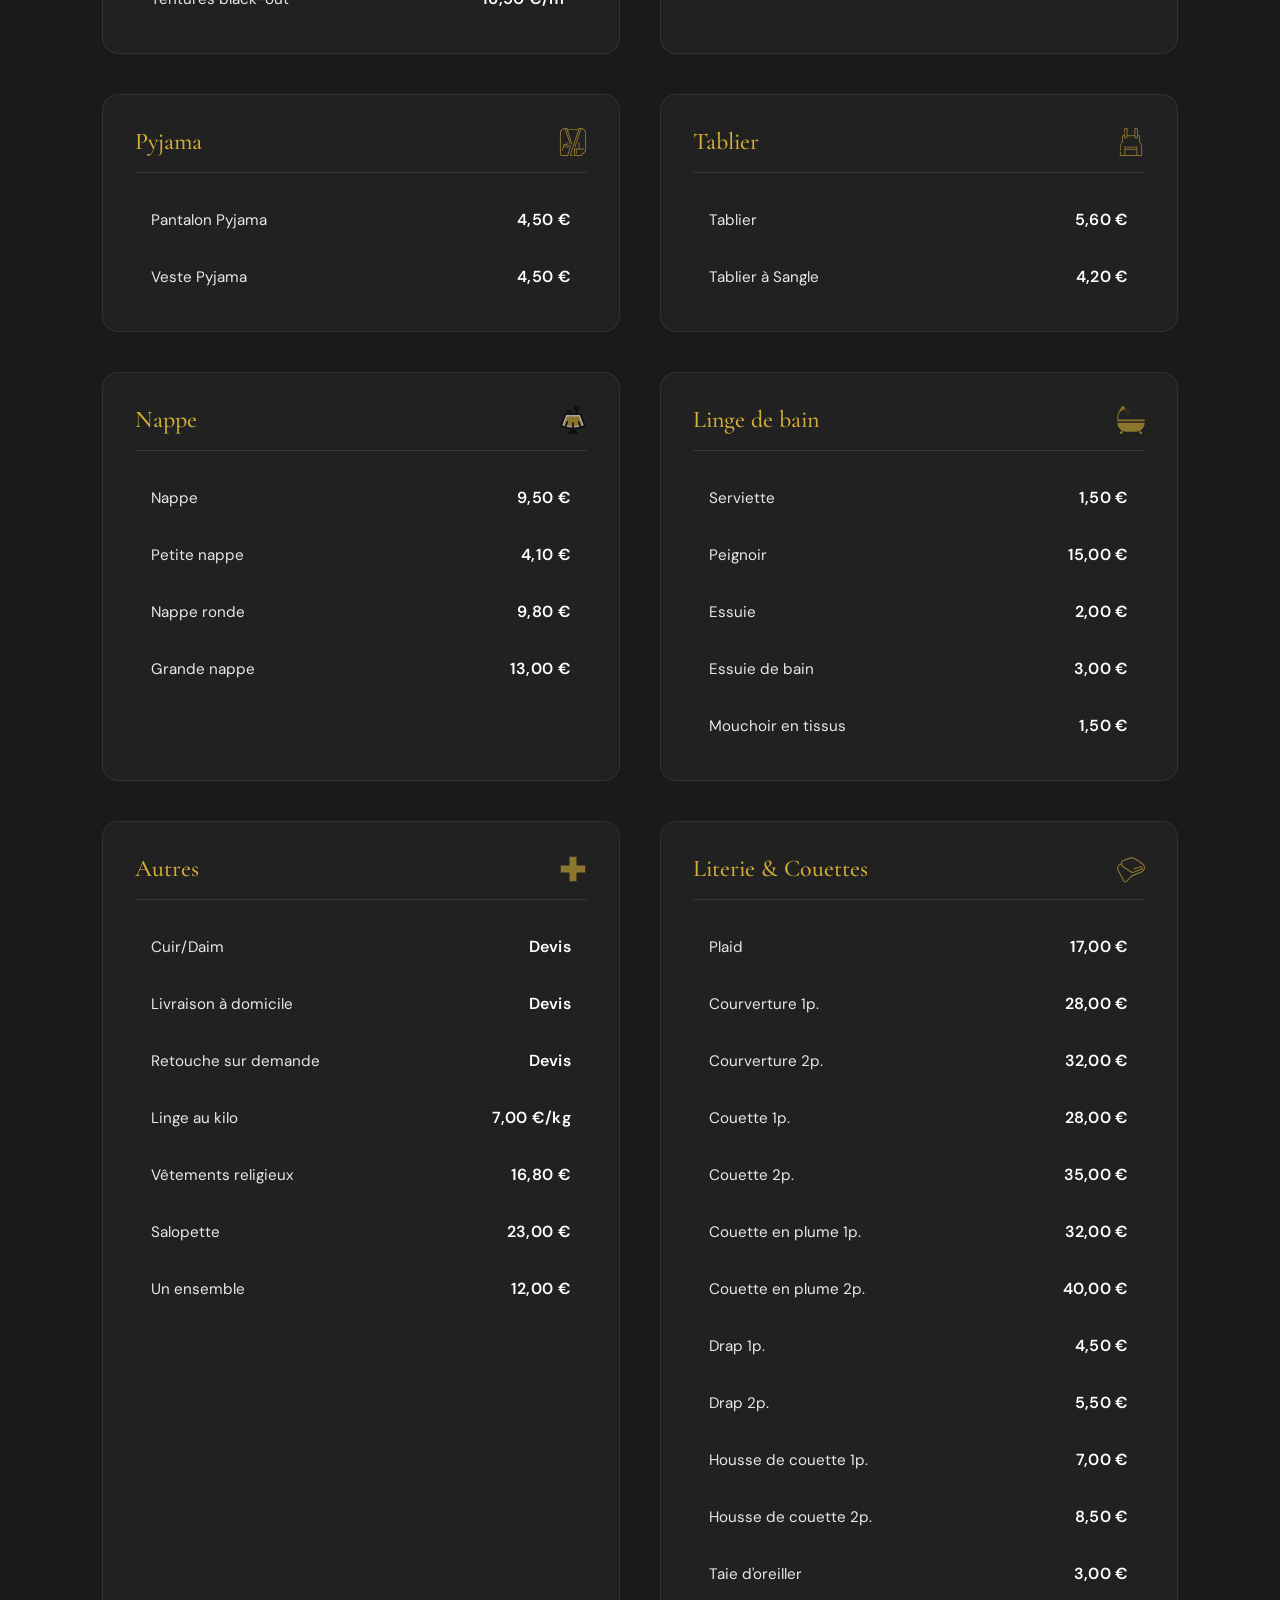
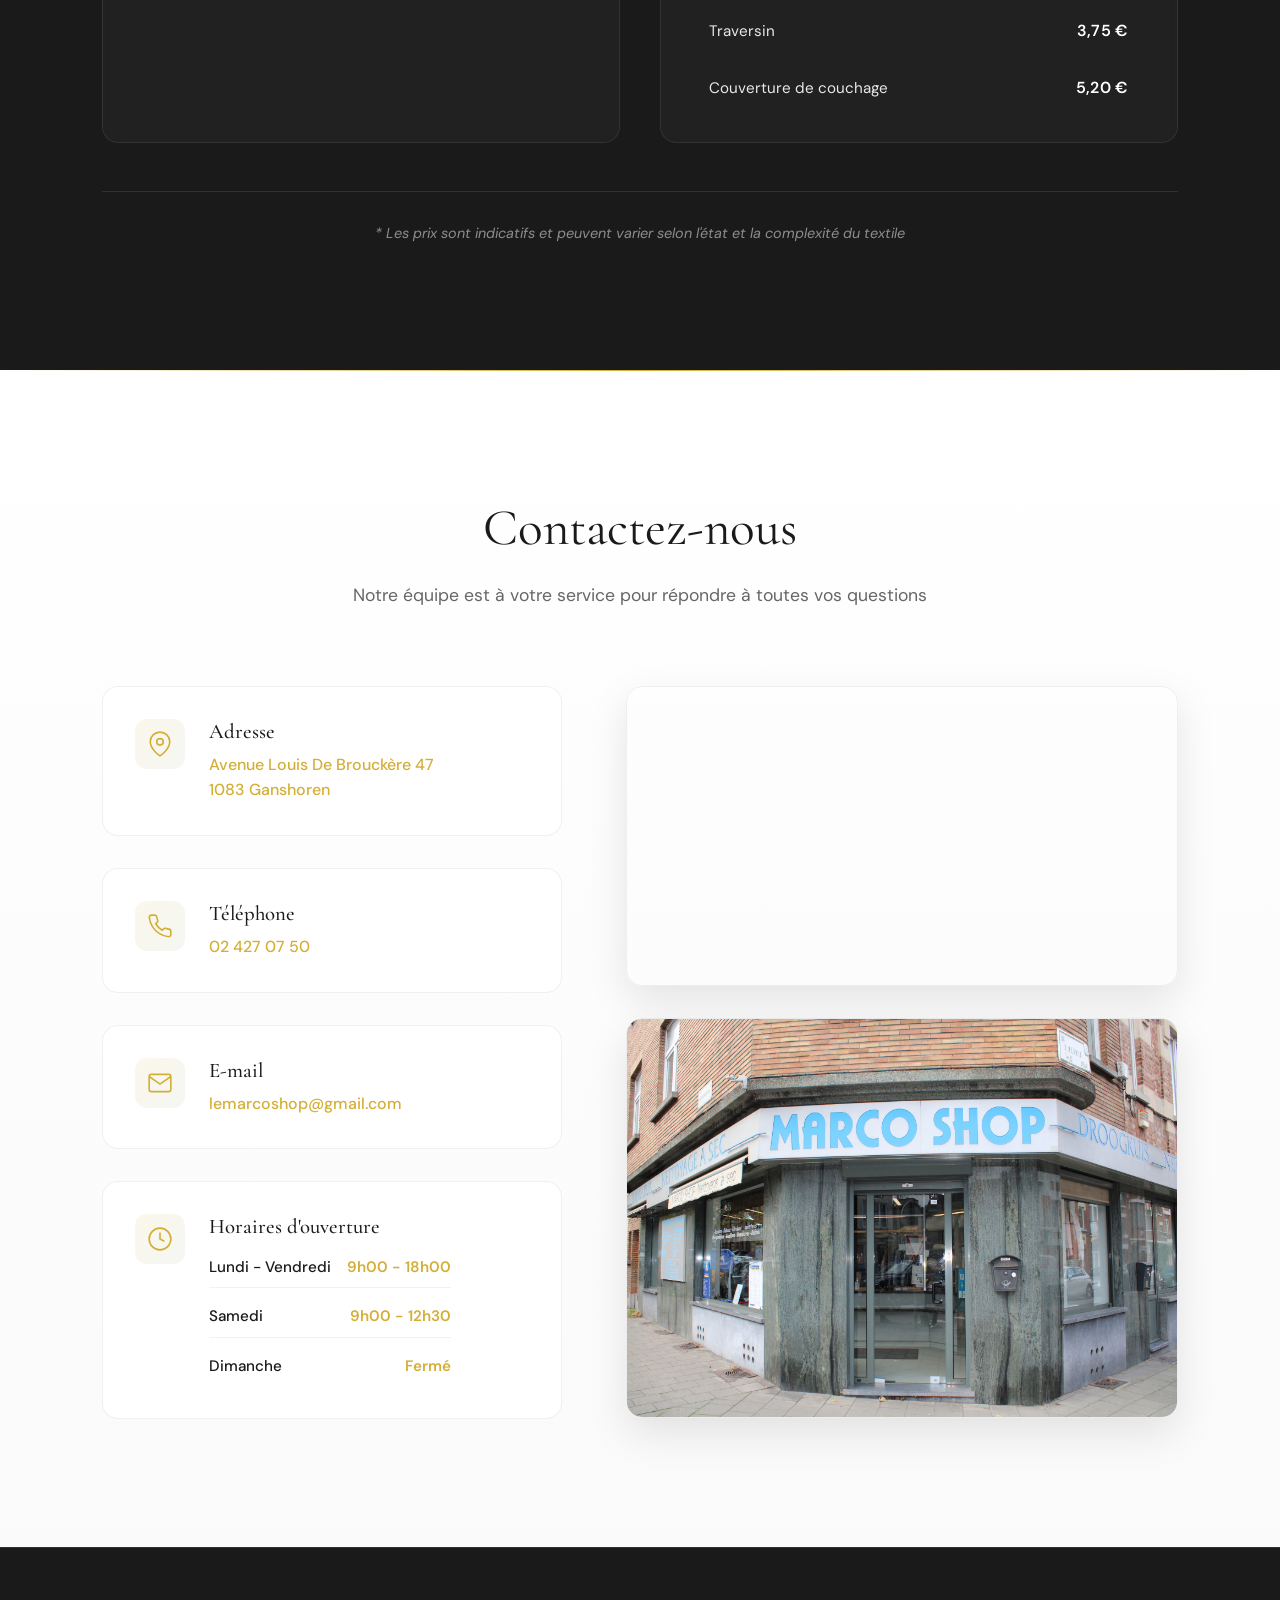
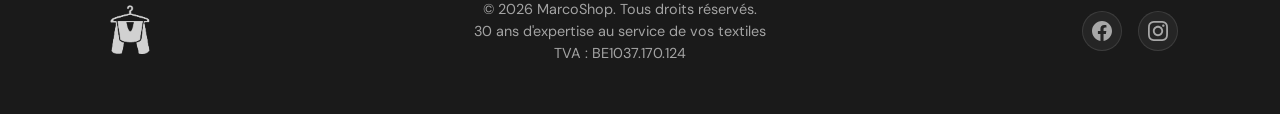
==== commit fa4a2659: "armistice" ====
--- a/index.html
+++ b/index.html
@@ -530,7 +530,7 @@
     });
 
     /* FERMETURE MODAL   */
-  /*
+  
     function closeModal() {
       document.getElementById('closingModal').classList.add('hidden');
     }
@@ -539,7 +539,7 @@
     document.getElementById('closingModal').addEventListener('click', function(e) {
       if (e.target === this) closeModal();
     });
-  */
+  
   </script>
   <style>
         :root {
@@ -3190,7 +3190,7 @@
     </div>
   </footer>
   <!--FERMETURE MODAL-->
-  <!--
+  
   <div class="modal-overlay" id="closingModal">
     <div class="modal-box">
       <button class="modal-x" onclick="closeModal()" aria-label="Fermer">
@@ -3202,18 +3202,18 @@
       <div class="modal-icon">
         <svg fill="#d4af37" height="200px" width="200px" version="1.1" id="Layer_1" xmlns="http://www.w3.org/2000/svg" xmlns:xlink="http://www.w3.org/1999/xlink" viewBox="0 0 512 512" xml:space="preserve"><g id="SVGRepo_bgCarrier" stroke-width="0"></g><g id="SVGRepo_tracerCarrier" stroke-linecap="round" stroke-linejoin="round"></g><g id="SVGRepo_iconCarrier"> <g> <g> <path d="M494.933,251.733h-30.481L288.017,66.901c1.289-3.593,2.116-7.407,2.116-11.435c0-18.825-15.309-34.133-34.133-34.133 c-18.825,0-34.133,15.309-34.133,34.133c0,4.028,0.828,7.842,2.116,11.435L47.548,251.733H17.067C7.654,251.733,0,259.388,0,268.8 v204.8c0,9.412,7.654,17.067,17.067,17.067h477.867c9.412,0,17.067-7.654,17.067-17.067V268.8 C512,259.388,504.346,251.733,494.933,251.733z M256,38.4c9.412,0,17.067,7.654,17.067,17.067c0,9.412-7.654,17.067-17.067,17.067 c-9.412,0-17.067-7.654-17.067-17.067C238.933,46.054,246.588,38.4,256,38.4z M233.882,81.246 C239.855,86.383,247.518,89.6,256,89.6s16.145-3.217,22.118-8.354l162.739,170.487H71.142L233.882,81.246z M17.067,473.6V268.8 h477.867l0.009,204.8H17.067z"></path> </g> </g> <g> <g> <path d="M293.666,371.2l36.634-36.634c3.337-3.336,3.337-8.73,0-12.066l-25.6-25.6c-3.337-3.337-8.73-3.337-12.066,0L256,333.534 L219.366,296.9c-3.336-3.337-8.73-3.337-12.066,0l-25.6,25.6c-3.336,3.337-3.336,8.73,0,12.066l36.634,36.634L181.7,407.834 c-3.337,3.336-3.337,8.73,0,12.066l25.6,25.6c3.337,3.337,8.73,3.337,12.066,0L256,408.866l36.634,36.634 c1.664,1.664,3.849,2.5,6.033,2.5c2.185,0,4.369-0.836,6.033-2.5l25.6-25.6c3.337-3.337,3.337-8.73,0-12.066L293.666,371.2z M298.667,427.401l-36.634-36.634c-1.664-1.664-3.849-2.5-6.033-2.5c-2.185,0-4.369,0.836-6.033,2.5l-36.634,36.634 l-13.534-13.534l36.634-36.634c3.337-3.337,3.337-8.73,0-12.066l-36.634-36.634L213.333,315l36.634,36.634 c3.337,3.337,8.73,3.337,12.066,0L298.667,315l13.534,13.534l-36.634,36.634c-3.337,3.337-3.337,8.73,0,12.066l36.634,36.634 L298.667,427.401z"></path> </g> </g> </g></svg>
       </div>
-      <h2>Congé annuel</h2>
-      <p>Nous vous informons que MarcoShop sera exceptionnellement fermé aux dates suivantes :</p>
+      <h2>Armistice</h2>
+      <p>Nous vous informons que MarcoShop sera exceptionnellement fermé aux date(s) suivante(s) :</p>
       <div class="modal-dates">
-        <p>Du lundi 3 août 2026 au samedi 15 août 2026</p>
+        <p>Mercredi 11 novembre 2026</p>
       </div>
-      <h2>Zomer vakantie</h2>
+      <h2>Wapenstilstand</h2>
       <p>Wij willen u laten weten dat MarcoShop op de volgende data uitzonderlijk gesloten zal zijn:</p>
       <div class="modal-dates">
-        <p>Vanaf mandag 3 augustus 2026 tot zaterdag 15 augustus 2026</p>
+        <p>Woensdag 11 november 2026</p>
       </div>
     </div>
   </div>
-  -->
+  
 </body>
 </html>
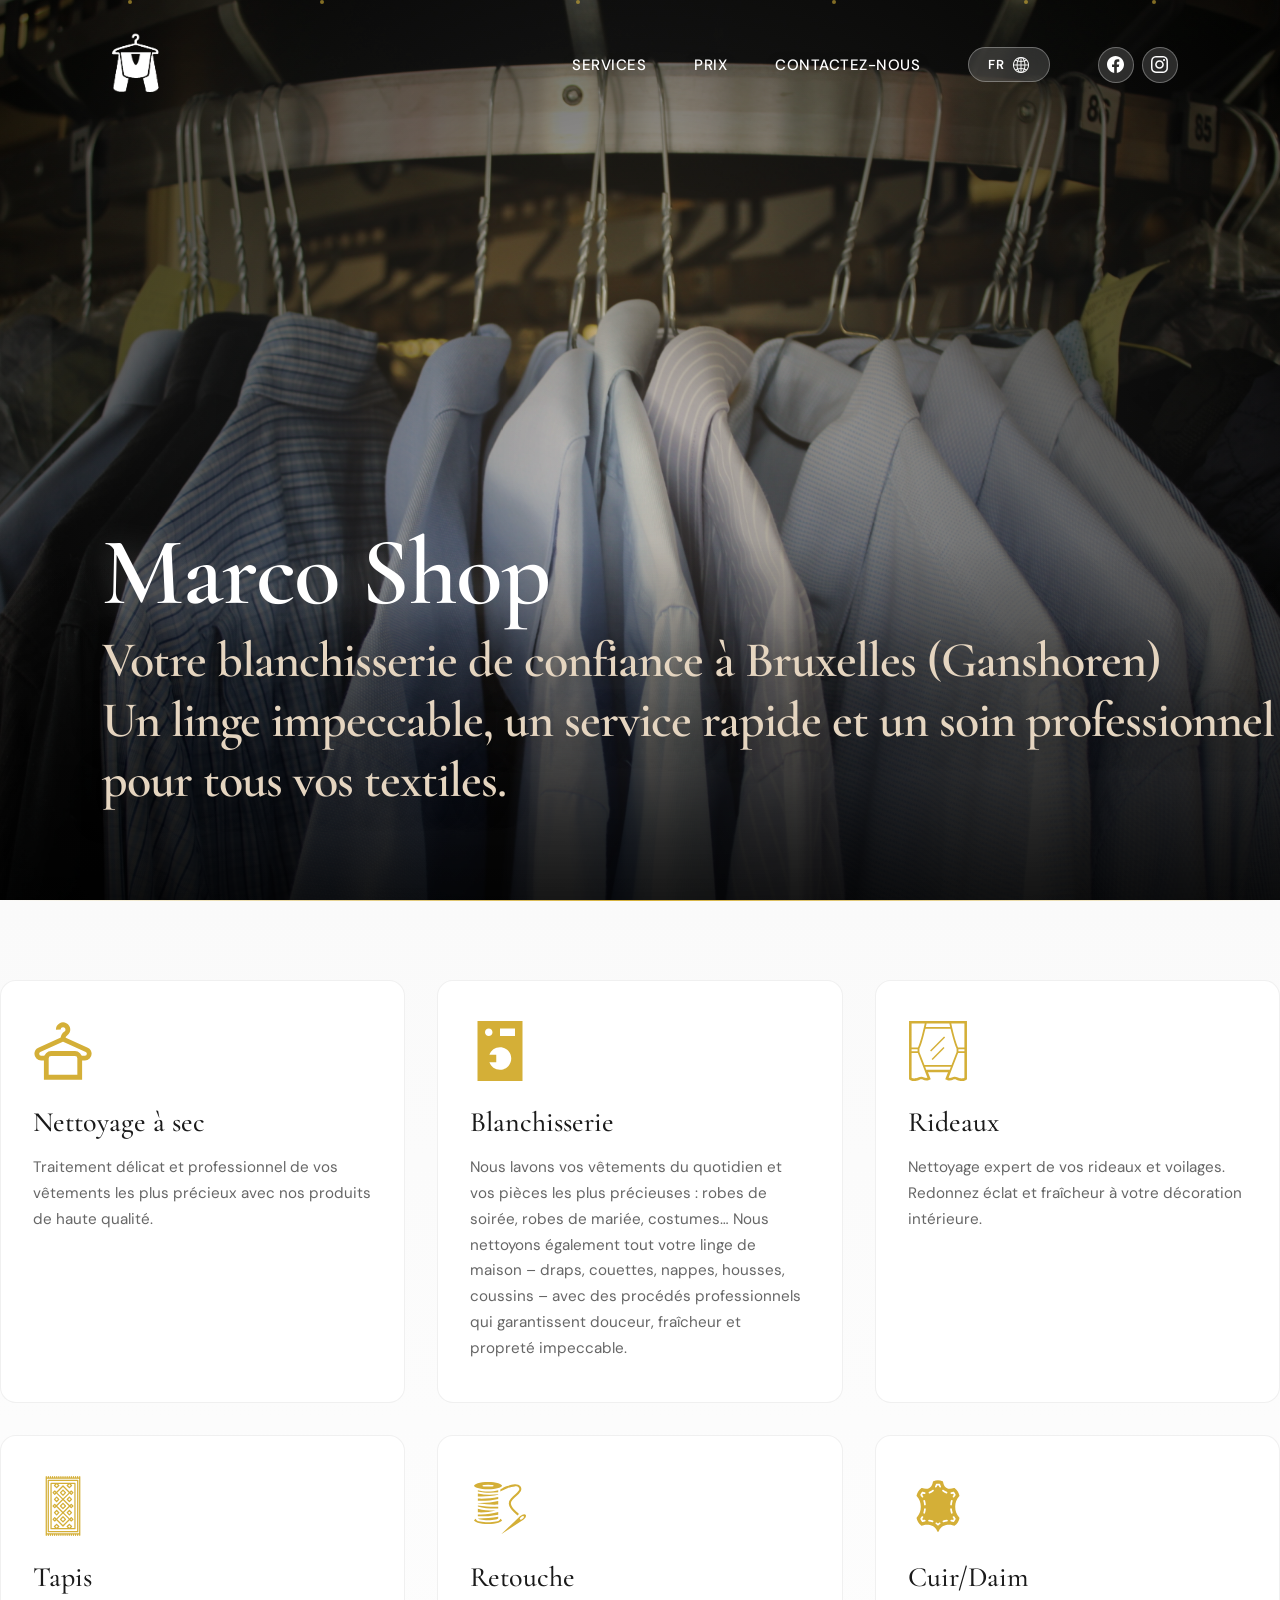
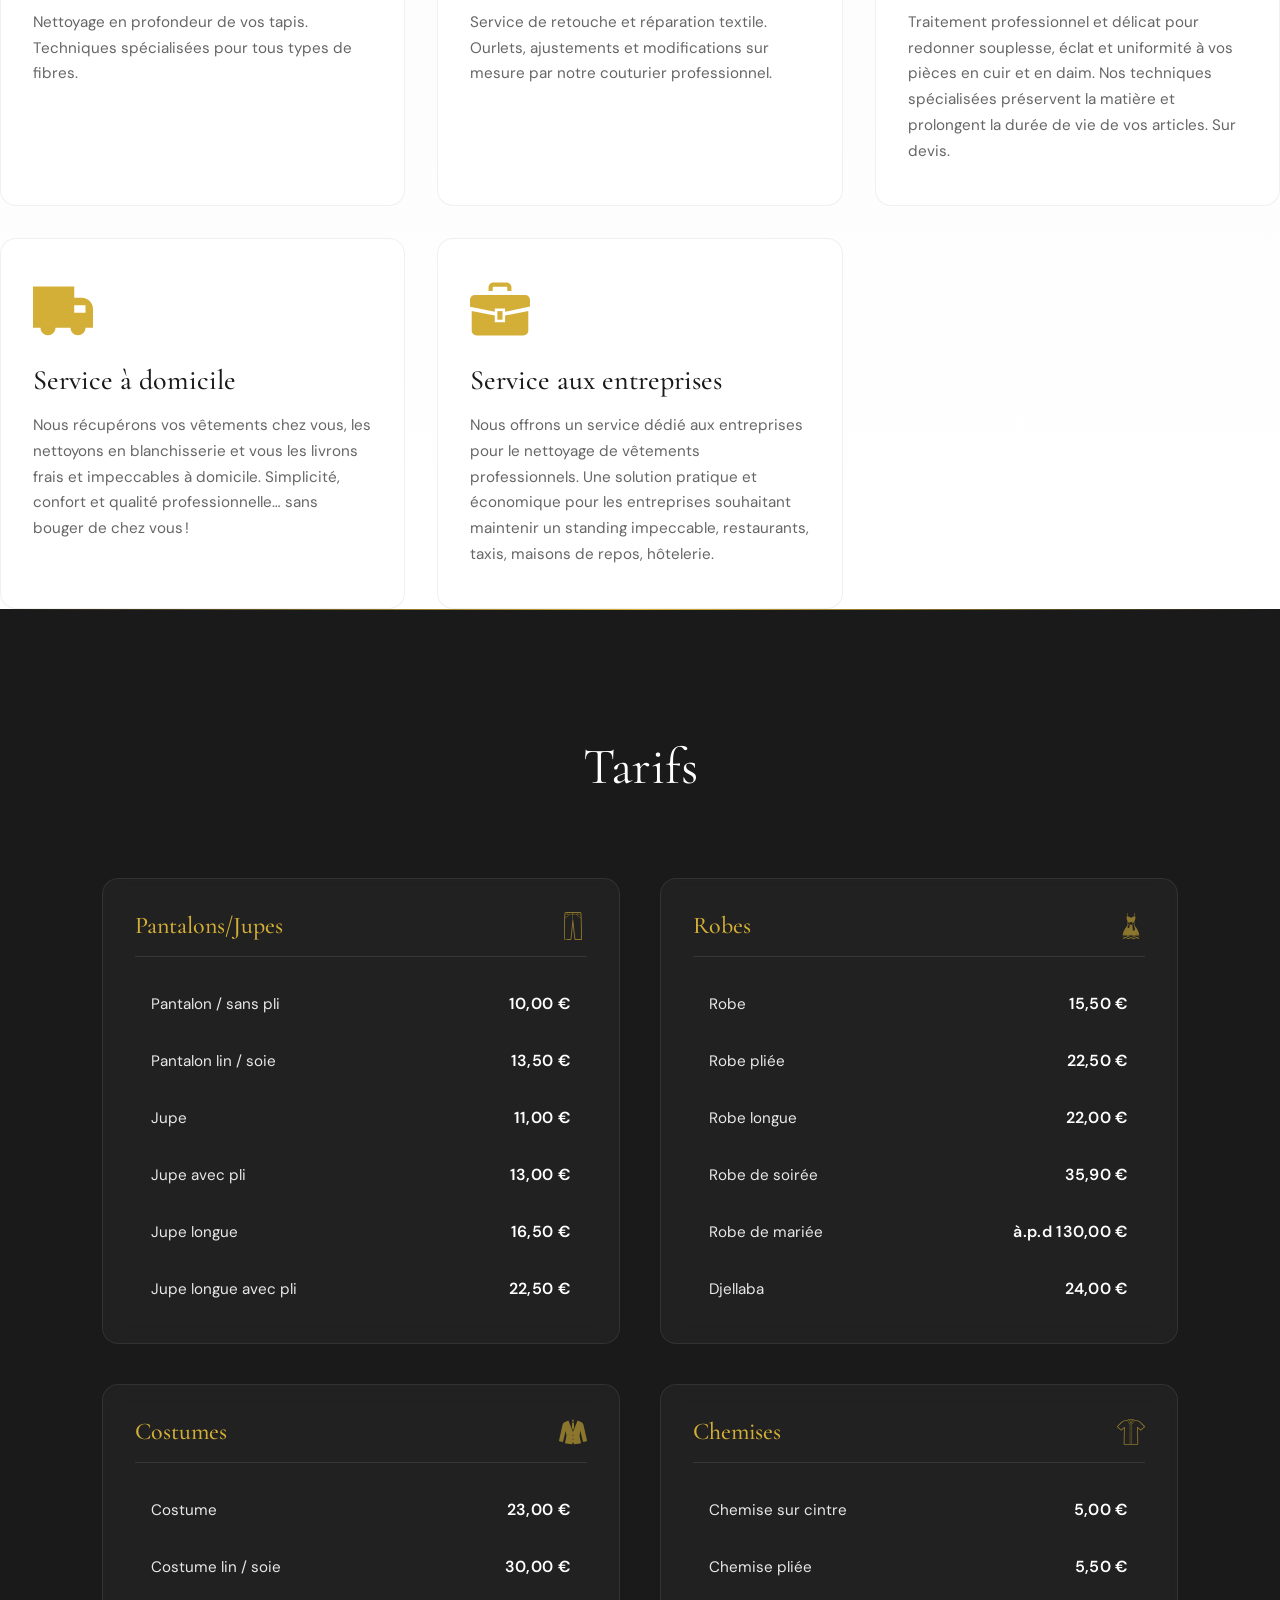
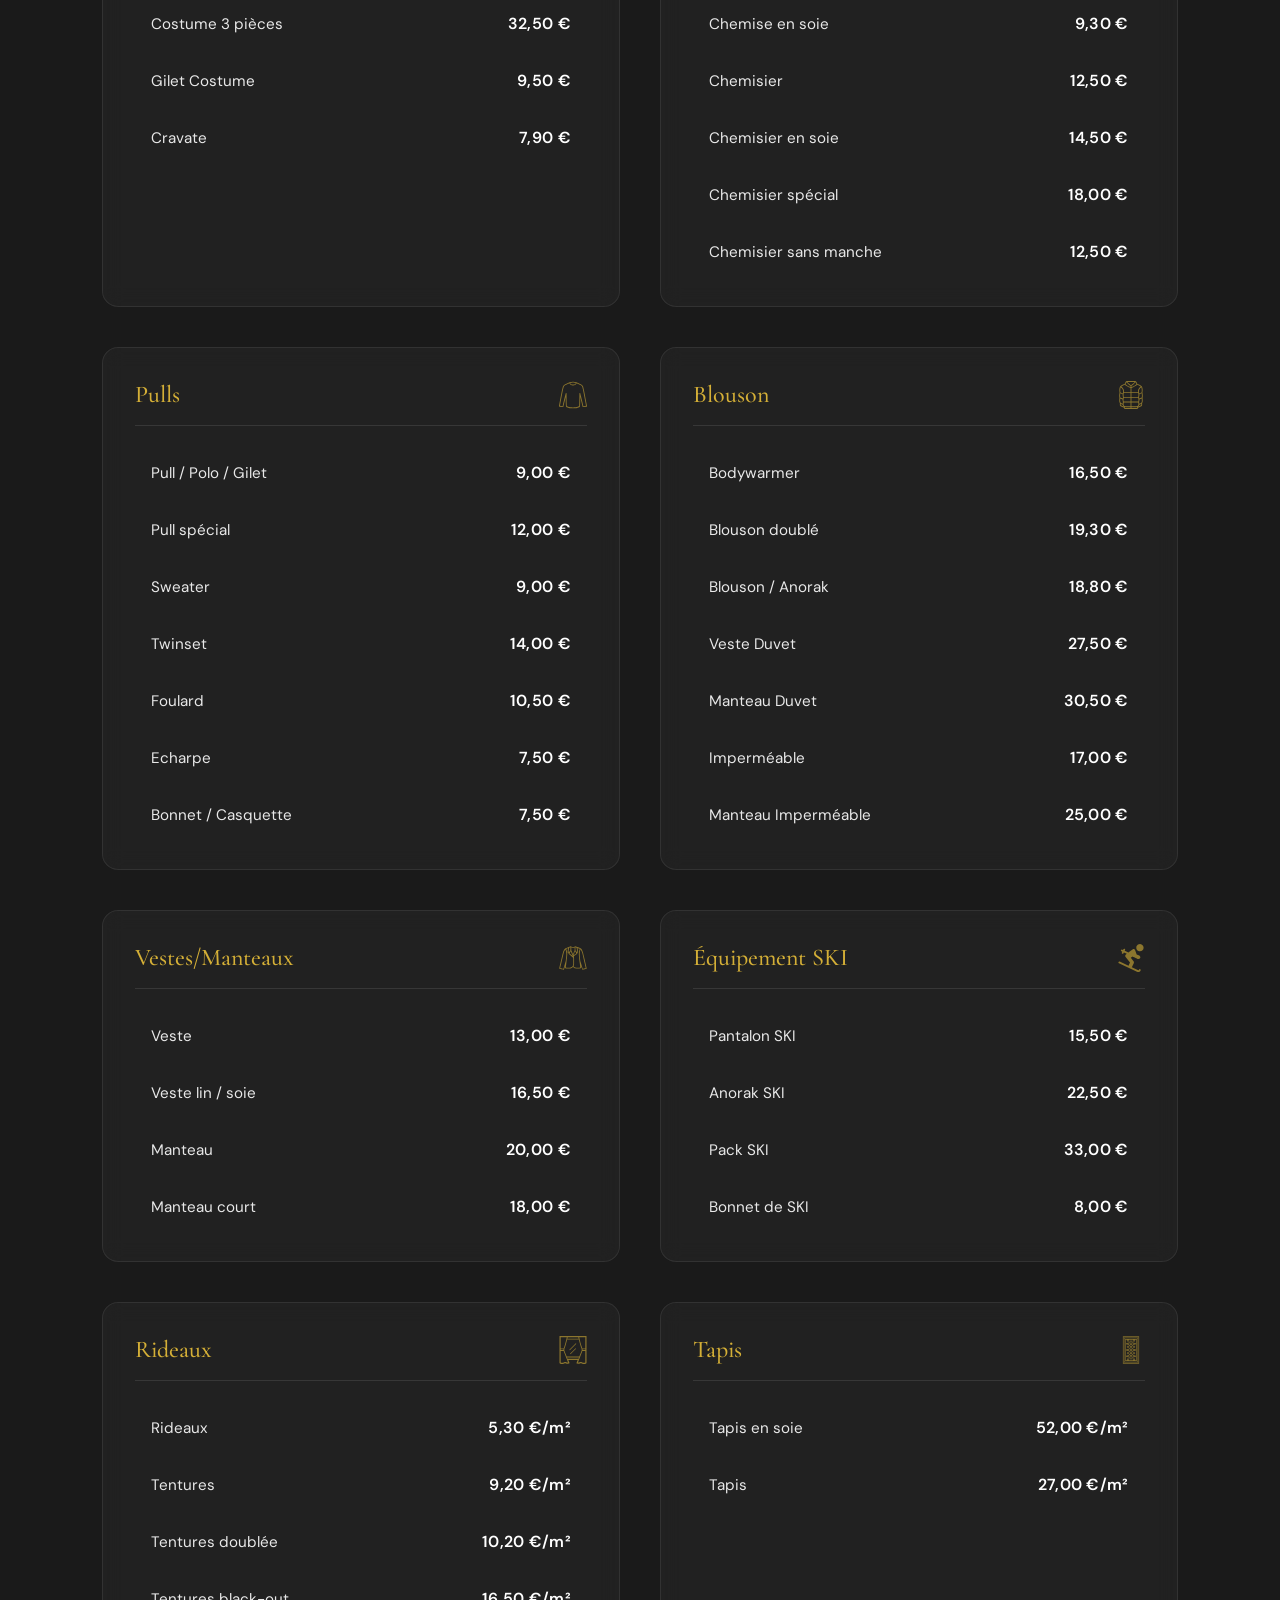
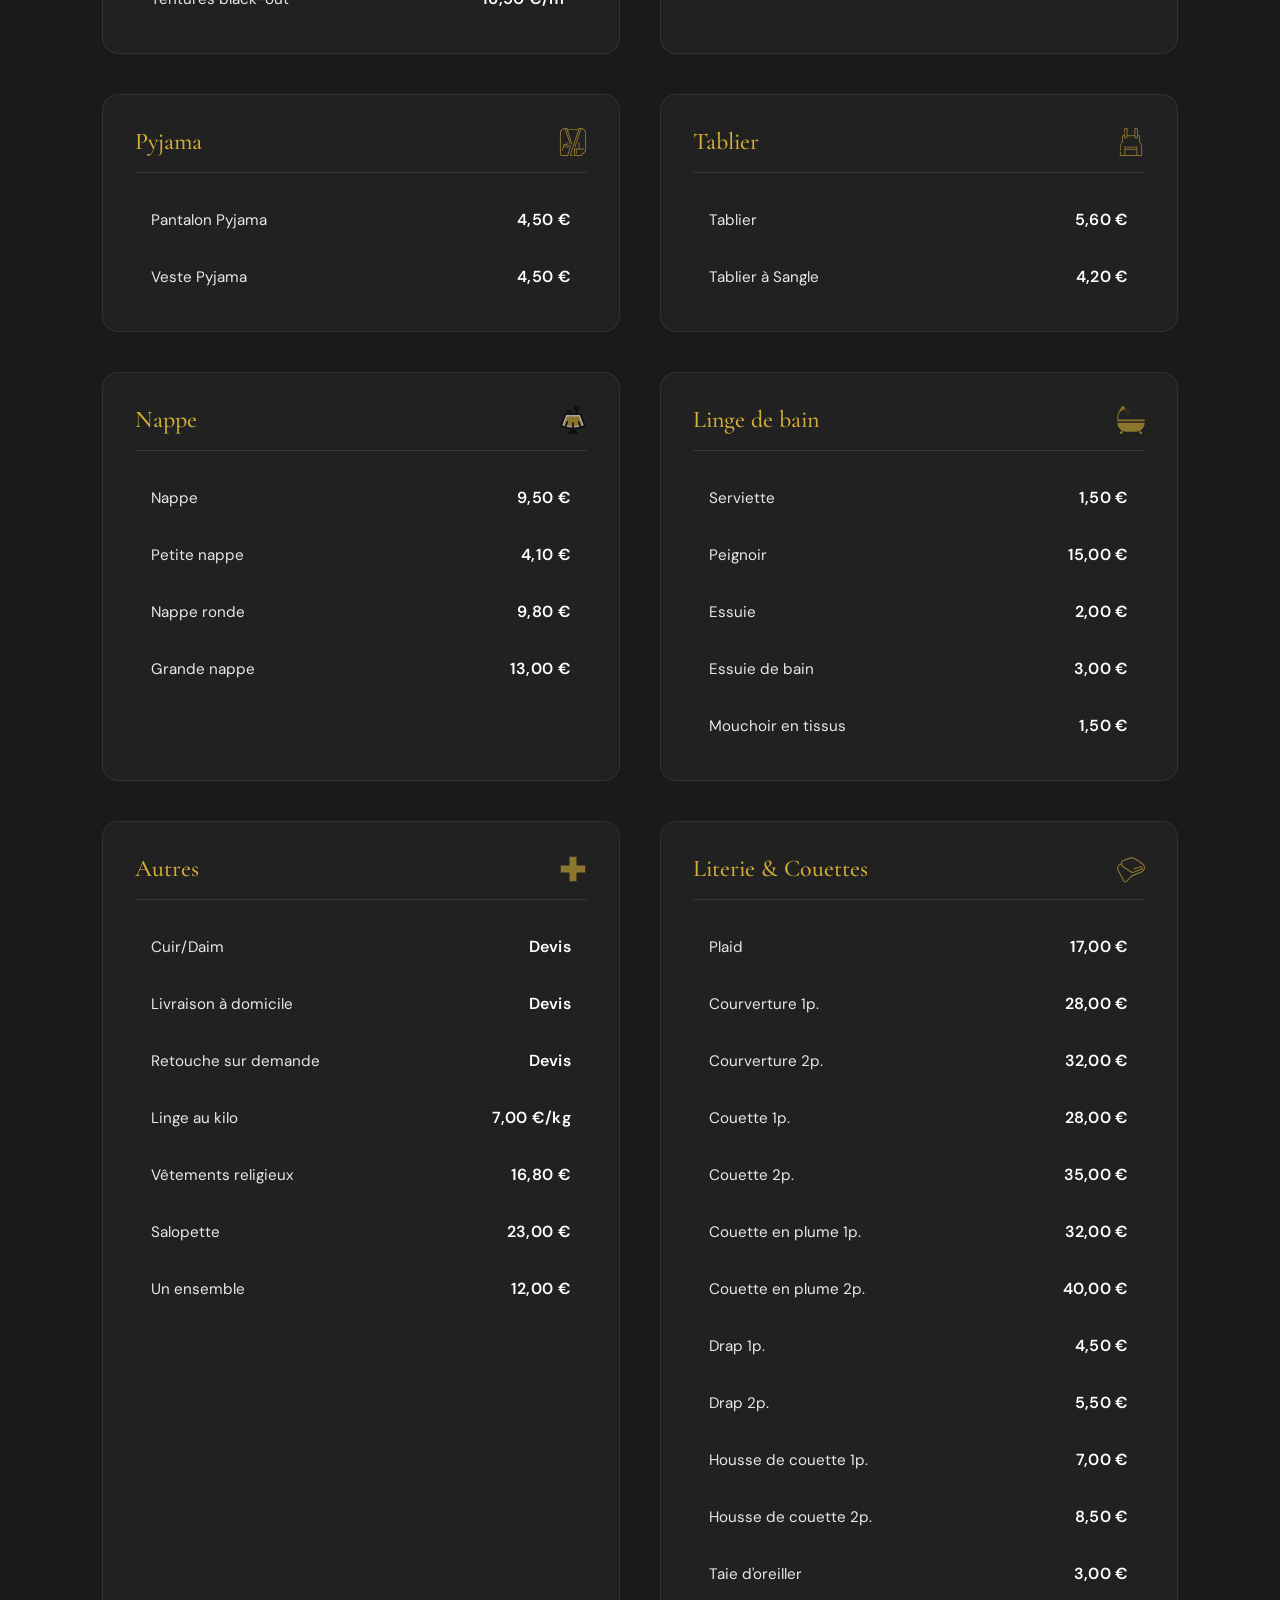
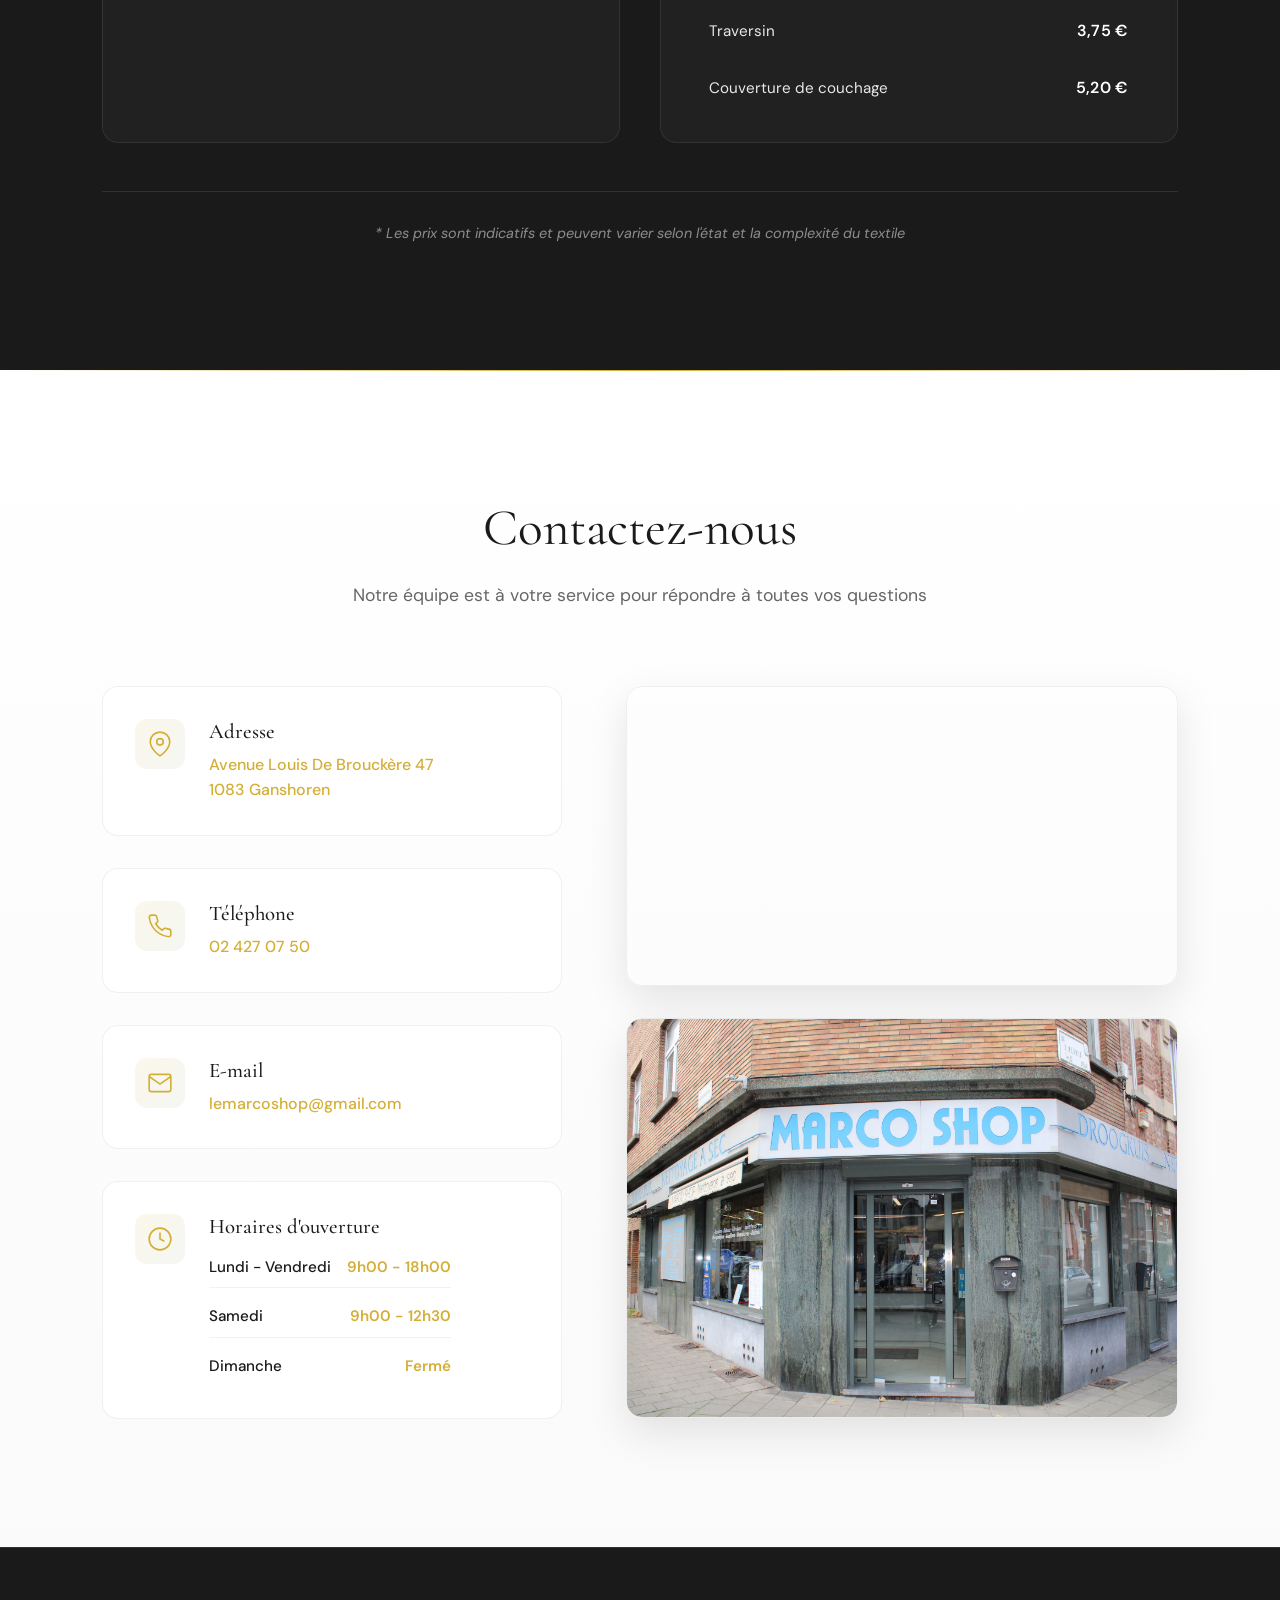
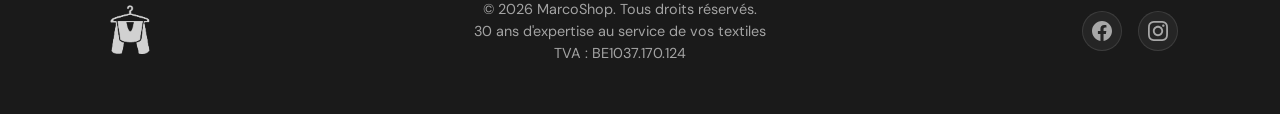
==== commit 1161e8c0: "retirer le modal congé" ====
--- a/index.html
+++ b/index.html
@@ -9,6 +9,12 @@
   <link href="https://fonts.googleapis.com/css2?family=DM+Sans:wght@300;400;500;600;700&family=Cormorant+Garamond:wght@300;400;500;600;700&display=swap" rel="stylesheet">
   <!--link rel="stylesheet" href="path/to/font-awesome/css/font-awesome.min.css">-->
   <!--<link rel="stylesheet" href="style.css">-->
+  <script async src="https://www.googletagmanager.com/gtm.js?id=GTM-W56RLZ35"></script>
+  <script>
+    window.dataLayer = window.dataLayer || [];
+    function gtag(){dataLayer.push(arguments);}
+    gtag('js', new Date());
+  </script>
   <script>
     function changeLanguage(code) {
       document.getElementById("selectionFlag").style.display = "none";
@@ -530,7 +536,7 @@
     });
 
     /* FERMETURE MODAL   */
-  
+    /*
     function closeModal() {
       document.getElementById('closingModal').classList.add('hidden');
     }
@@ -539,7 +545,7 @@
     document.getElementById('closingModal').addEventListener('click', function(e) {
       if (e.target === this) closeModal();
     });
-  
+    */
   </script>
   <style>
         :root {
@@ -3190,7 +3196,7 @@
     </div>
   </footer>
   <!--FERMETURE MODAL-->
-  
+  <!--
   <div class="modal-overlay" id="closingModal">
     <div class="modal-box">
       <button class="modal-x" onclick="closeModal()" aria-label="Fermer">
@@ -3214,6 +3220,6 @@
       </div>
     </div>
   </div>
-  
+  -->
 </body>
 </html>
